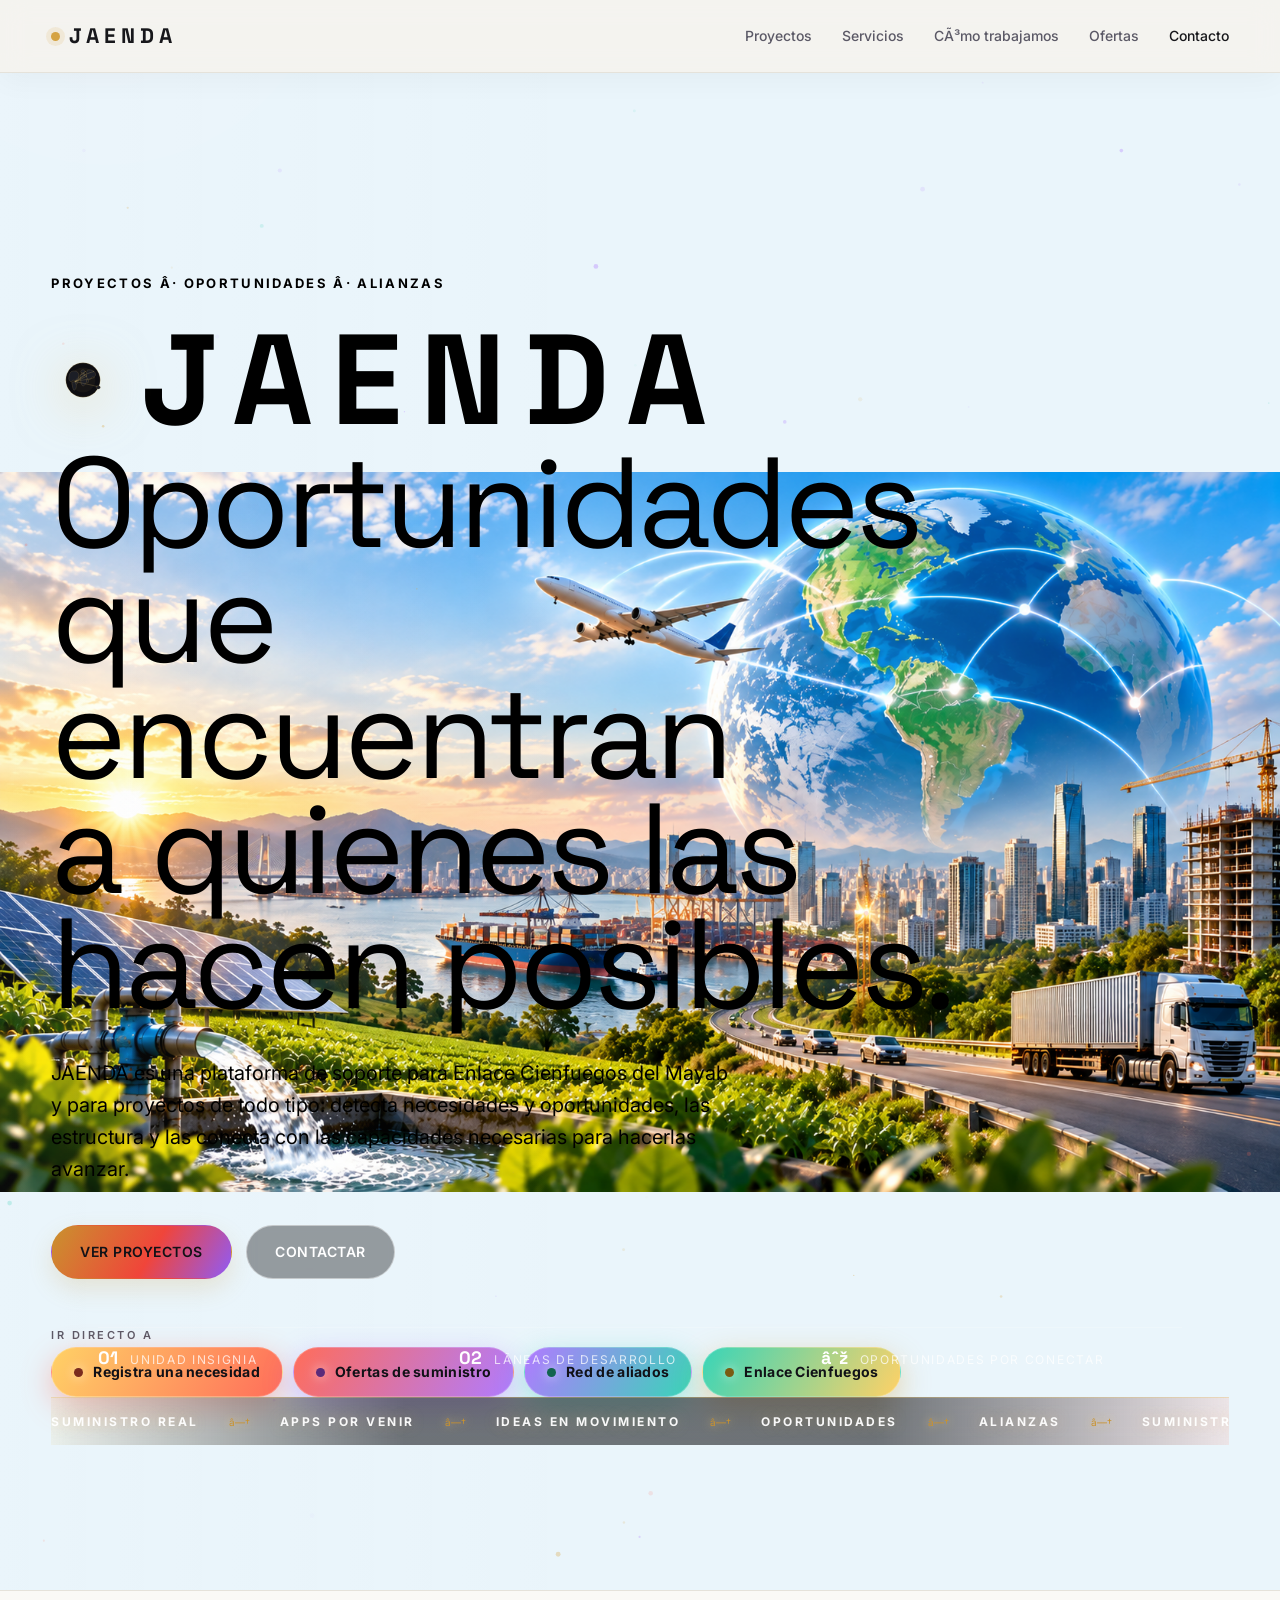
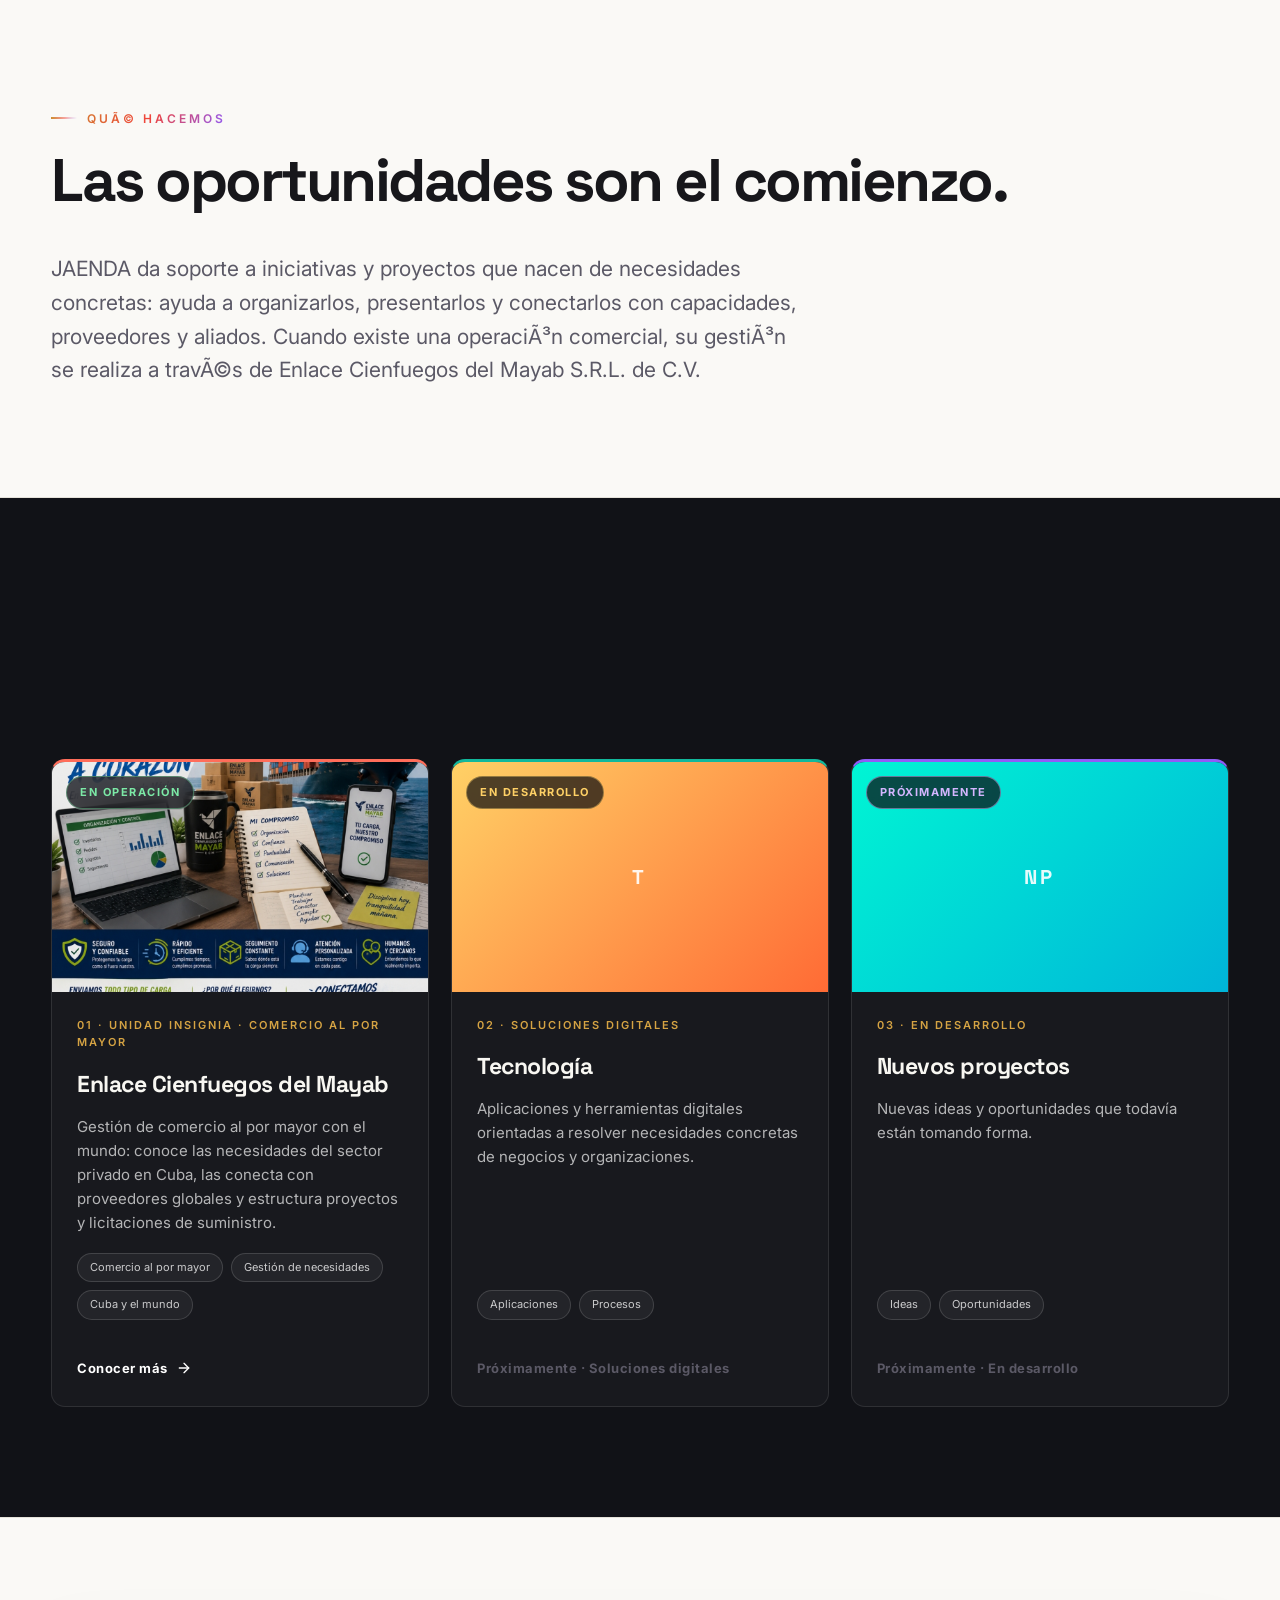
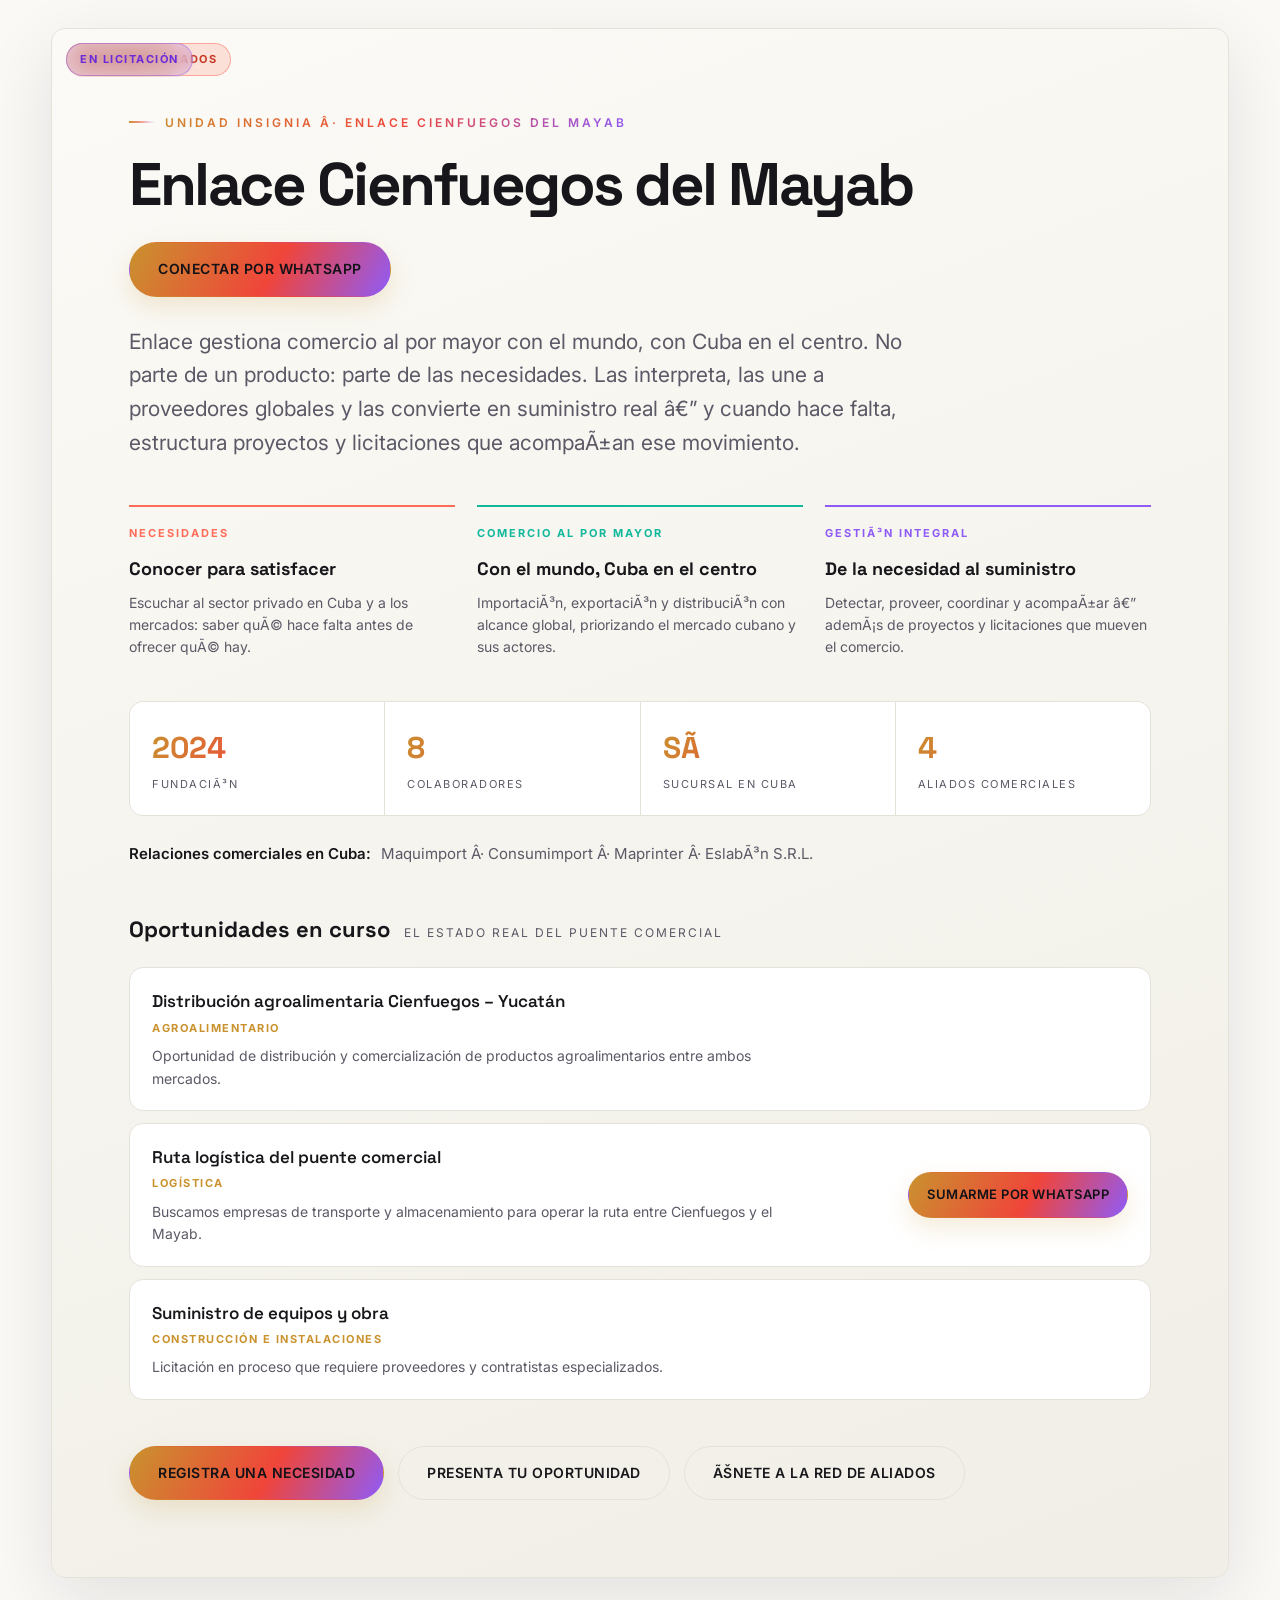
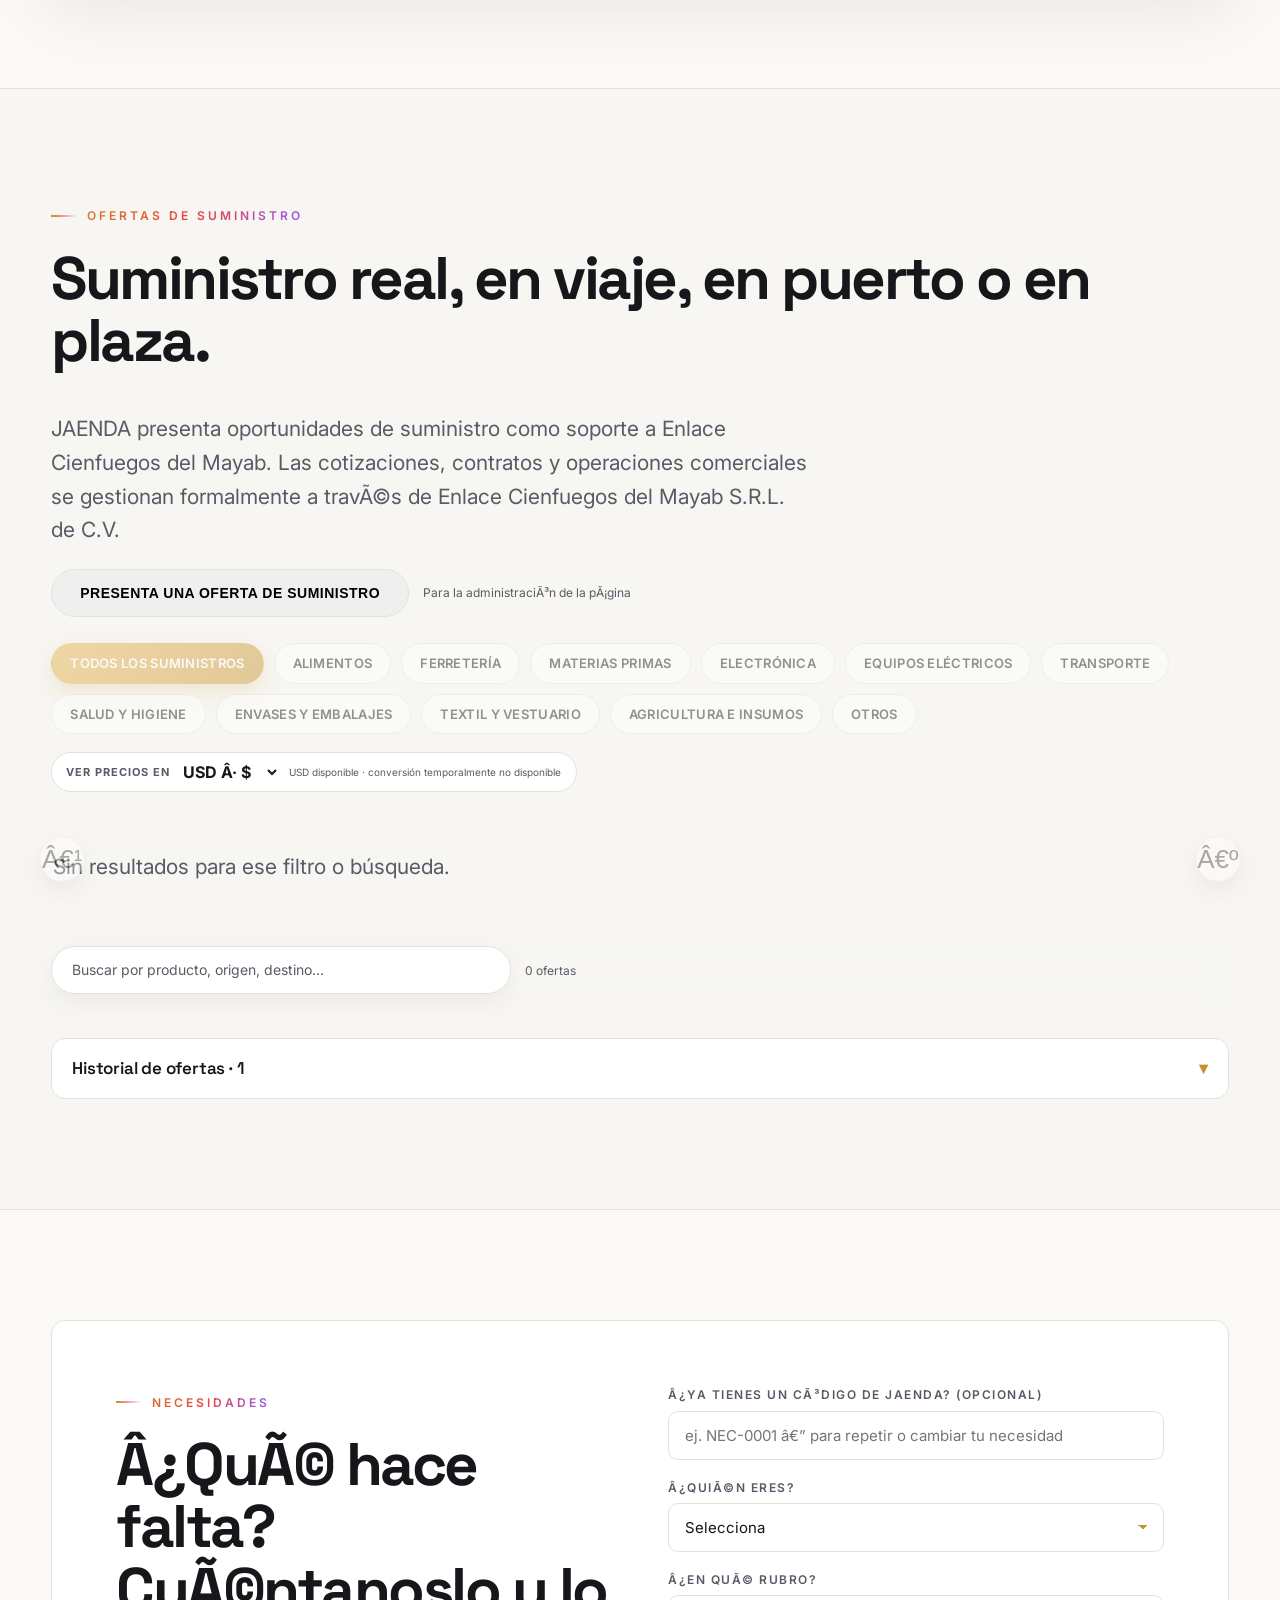
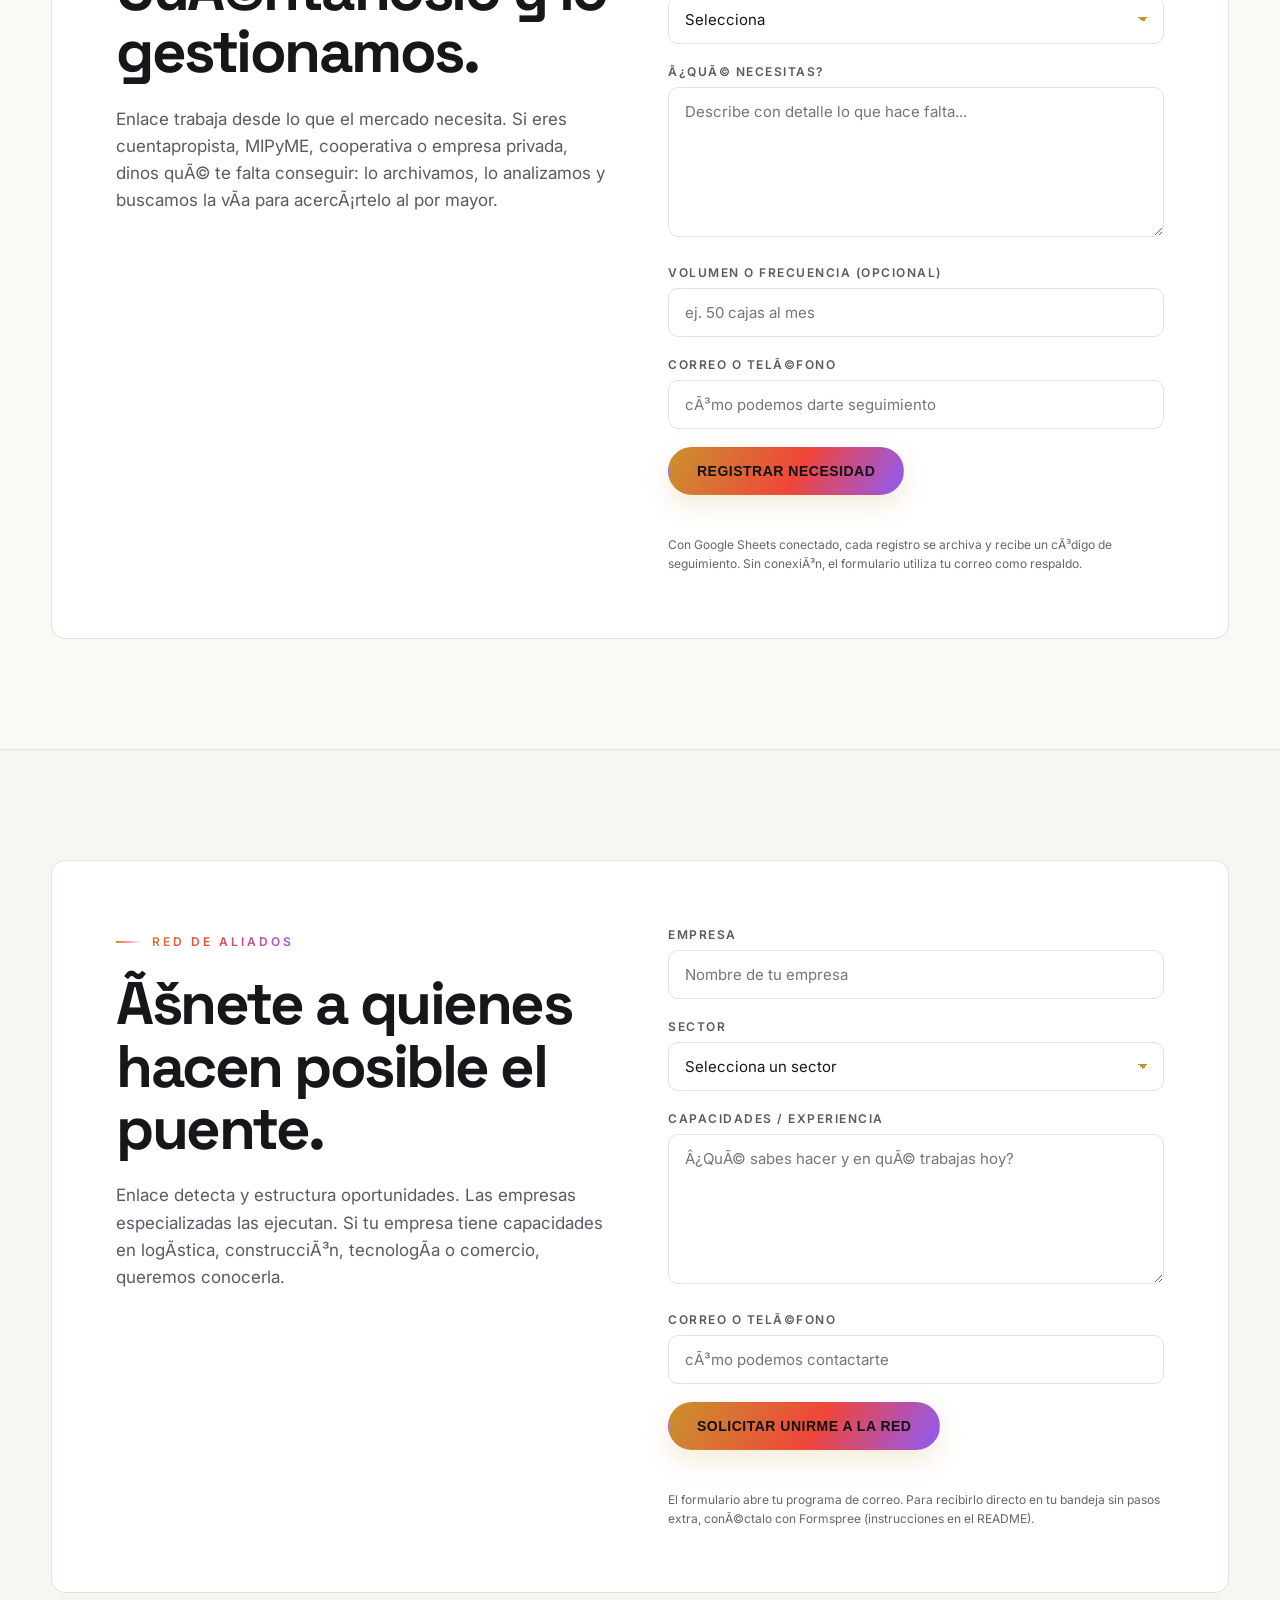
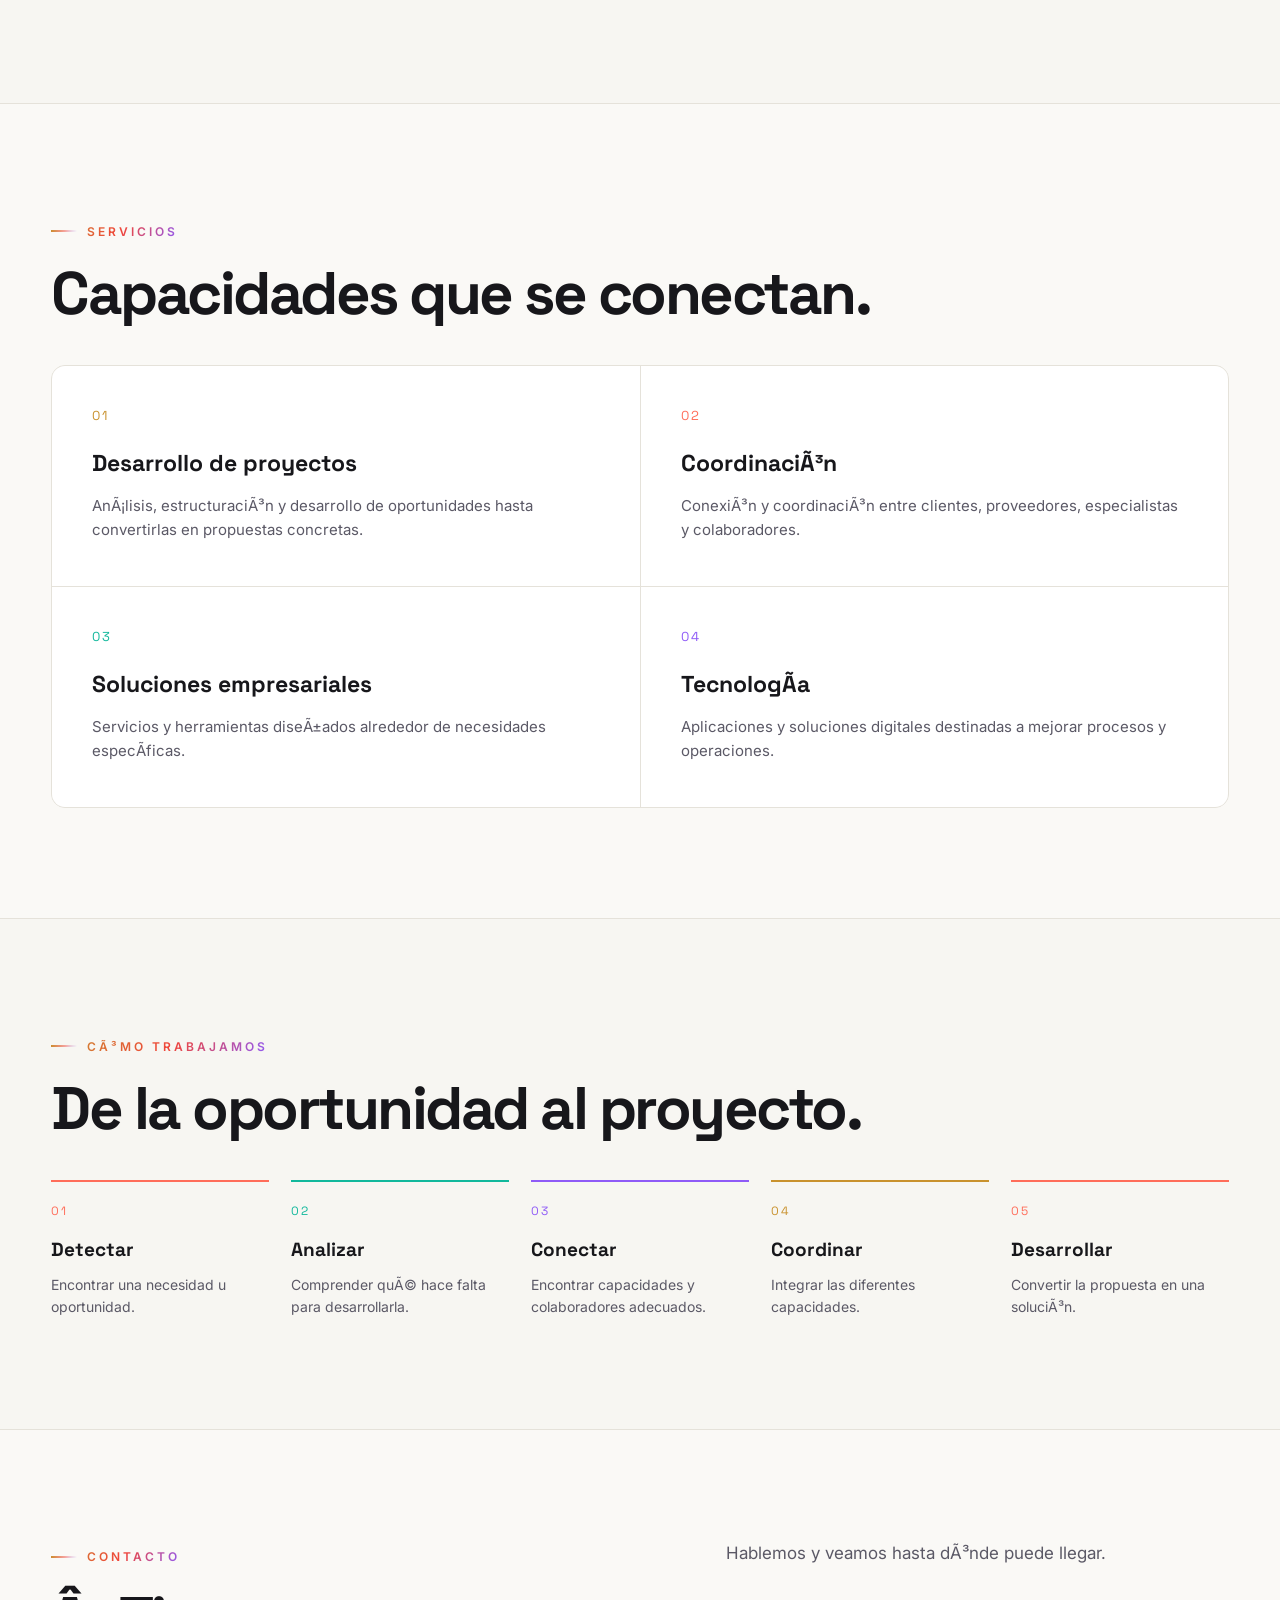
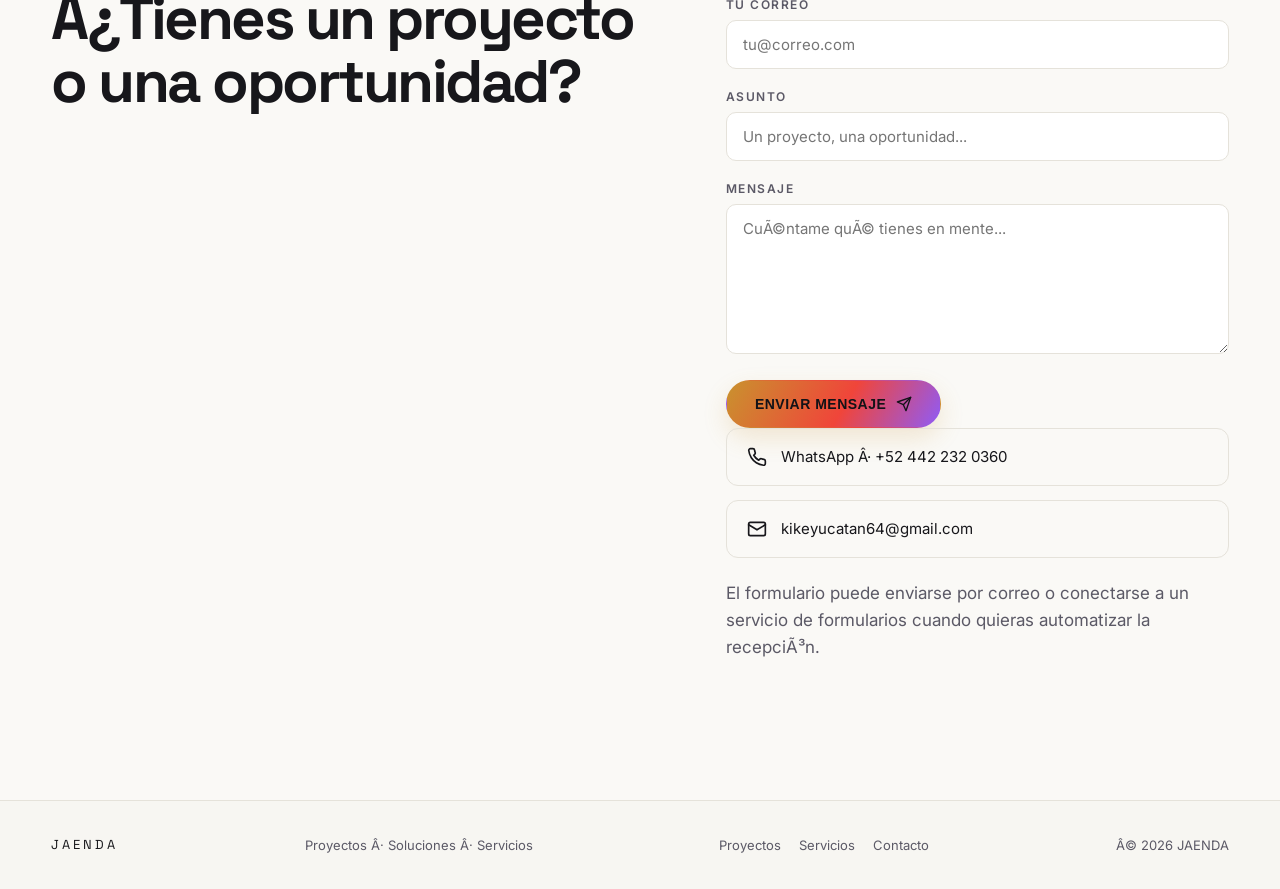
==== index.html @ 1b5cbcad "v3_16 + scroll panel + proteccion 5 toques (v=317)" ====
﻿<!DOCTYPE html>
<html lang="es">
<head>
  <meta charset="UTF-8">
  <meta name="viewport" content="width=device-width, initial-scale=1.0">

  <title>JAENDA â€” Proyectos, Soluciones y Servicios</title>

  <meta name="description"
        content="JAENDA. Ideas que encuentran su camino. Proyectos, soluciones y servicios que conectan oportunidades.">
  <meta name="theme-color" content="#f4f3ef">

  <meta property="og:type" content="website">
  <meta property="og:title" content="JAENDA â€” Ideas que encuentran su camino">
  <meta property="og:description"
        content="Proyectos, soluciones y servicios que nacen de oportunidades concretas.">
  <meta property="og:site_name" content="JAENDA">

  <link rel="icon" href="data:image/svg+xml,%3Csvg xmlns='http://www.w3.org/2000/svg' viewBox='0 0 32 32'%3E%3Crect width='32' height='32' rx='7' fill='%230a0a0a'/%3E%3Ctext x='16' y='23' font-family='Arial Black' font-size='19' font-weight='900' fill='%23d9a441' text-anchor='middle'%3EJ%3C/text%3E%3C/svg%3E">

  <link rel="preconnect" href="https://fonts.googleapis.com">
  <link rel="preconnect" href="https://fonts.gstatic.com" crossorigin>
  <link href="https://fonts.googleapis.com/css2?family=Inter:wght@400;500;600&family=Space+Grotesk:wght@400;600;700&display=swap" rel="stylesheet">

<link rel="stylesheet" href="style.css?v=317">
    <link rel="icon" type="image/svg+xml" href="logo.svg">
</head>

<body>
  <a class="skip-link" href="#contenido">Saltar al contenido</a>
  <div class="scroll-progress" id="scroll-progress" aria-hidden="true"></div>

  <header>
    <div class="container">
      <nav>
        <a class="logo" href="#top" aria-label="JAENDA, inicio">JAENDA</a>

        <button id="burger" class="burger" aria-label="Abrir menÃº" aria-expanded="false">
          <span></span><span></span><span></span>
        </button>

        <div class="menu" id="menu">
          <a href="#proyectos">Proyectos</a>
          <a href="#servicios">Servicios</a>
          <a href="#metodo">CÃ³mo trabajamos</a>
          <a href="#ofertas">Ofertas</a>
          <a href="#contacto">Contacto</a>
        </div>
      </nav>
    </div>
  </header>

  <main id="contenido">

    <div id="top" aria-hidden="true"></div>

    <!-- ============ PORTADA ============ -->

<section class="hero">
      <div class="hero-foto" id="hero-foto" aria-hidden="true"></div>
      <canvas id="hero-canvas" aria-hidden="true"></canvas>
      <div class="aurora aurora-a" aria-hidden="true"></div>
      <div class="aurora aurora-b" aria-hidden="true"></div>
      <div class="aurora aurora-c" aria-hidden="true"></div>
      <div class="hero-inner">
        <div class="wv" id="wv" aria-hidden="true"></div>
        <div class="container">
        <div class="reveal in">
          <div class="eyebrow">Proyectos Â· Oportunidades Â· Alianzas</div>

<h1 id="hero-title" class="hero-title-fx">
            <span class="jlogo"><img src="logo.svg" alt="Logo JAENDA â€” mapa del mundo con rutas"></span>
            <span class="jnombre">JAENDA</span>
            <span class="thin">Oportunidades que <em class="accent" style="font-style:normal">encuentran a quienes las hacen posibles</em>.</span>
          </h1>

          <p class="hero-text">
            JAENDA es una plataforma de soporte para Enlace Cienfuegos del Mayab y para proyectos de todo tipo: detecta necesidades y oportunidades, las estructura y las conecta con las capacidades necesarias para hacerlas avanzar.
          </p>

          <div class="buttons">
            <a class="btn gold" href="#proyectos">Ver proyectos</a>
            <a class="btn ghost" href="#contacto">Contactar</a>
          </div>

          <div class="quick">
            <span class="quick-label">Ir directo a</span>
            <div class="quick-links">
              <a class="qn" href="#necesidades"><i class="qi qi-a"></i>Registra una necesidad</a>
              <a class="qo" href="#ofertas"><i class="qi qi-b"></i>Ofertas de suministro</a>
              <a class="qr" href="#aliados"><i class="qi qi-d"></i>Red de aliados</a>
              <a class="qe" href="#enlace"><i class="qi qi-c"></i>Enlace Cienfuegos</a>
</div>
        </div>
      </div>
      <div class="hero-stats" aria-label="Resumen de JAENDA">
        <div><strong>01</strong><span>unidad insignia</span></div>
        <div><strong>02</strong><span>lÃ­neas de desarrollo</span></div>
        <div><strong>âˆž</strong><span>oportunidades por conectar</span></div>
      </div>
      <div class="cinta" aria-hidden="true">
        <div class="cinta-track">
          <span>Suministro real</span><i>â—†</i><span>Apps por venir</span><i>â—†</i><span>Ideas en movimiento</span><i>â—†</i><span>Oportunidades</span><i>â—†</i><span>Alianzas</span><i>â—†</i>
          <span>Suministro real</span><i>â—†</i><span>Apps por venir</span><i>â—†</i><span>Ideas en movimiento</span><i>â—†</i><span>Oportunidades</span><i>â—†</i><span>Alianzas</span><i>â—†</i>
        </div>
      </div>
    </section>

    <!-- ============ PRESENTACIÃ“N ============ -->

    <section id="quehacemos">
      <div class="container">
        <div class="reveal">
          <div class="section-tag">QuÃ© hacemos</div>
          <h2>Las oportunidades son el comienzo.</h2>
          <p class="lead">
            JAENDA da soporte a iniciativas y proyectos que nacen de necesidades concretas: ayuda a organizarlos, presentarlos y conectarlos con capacidades, proveedores y aliados. Cuando existe una operaciÃ³n comercial, su gestiÃ³n se realiza a travÃ©s de Enlace Cienfuegos del Mayab S.R.L. de C.V.
          </p>
        </div>
      </div>
    </section>

    <!-- ============ PROYECTOS ============ -->

    <section id="proyectos">
      <div class="container">
        <div class="reveal">
          <div class="section-tag">Proyectos</div>
          <h2>Ideas en movimiento.</h2>
        </div>

        <div class="projects" id="proyectos-grid">
          <!-- Generado automÃ¡ticamente desde proyectos.json -->
        </div>

        <noscript>
          <p class="lead" style="margin-top:30px">
            Activa JavaScript para ver los proyectos. Por ahora puedes revisarlos en
            el archivo <code>proyectos.json</code>.
          </p>
        </noscript>
      </div>
    </section>

    <!-- ============ IDEARIO ============ -->

    <section id="enlace">
      <div class="container">
        <div class="flagship reveal">
          <div class="section-tag">Unidad insignia Â· Enlace Cienfuegos del Mayab</div>

          <div class="flagship-head">
            <h2>Enlace Cienfuegos del Mayab</h2>
            <a class="btn gold" href="https://wa.me/524422320360" target="_blank" rel="noopener">Conectar por WhatsApp</a>
          </div>

          <p class="mission">
            Enlace gestiona comercio al por mayor con el mundo, con Cuba
            en el centro. No parte de un producto: parte de las necesidades.
            Las interpreta, las une a proveedores globales y las convierte
            en suministro real â€” y cuando hace falta, estructura proyectos
            y licitaciones que acompaÃ±an ese movimiento.
          </p>

          <div class="pillars">
            <div class="pillar">
              <div class="k">Necesidades</div>
              <h4>Conocer para satisfacer</h4>
              <p>Escuchar al sector privado en Cuba y a los mercados: saber quÃ© hace falta antes de ofrecer quÃ© hay.</p>
            </div>
            <div class="pillar">
              <div class="k">Comercio al por mayor</div>
              <h4>Con el mundo, Cuba en el centro</h4>
              <p>ImportaciÃ³n, exportaciÃ³n y distribuciÃ³n con alcance global, priorizando el mercado cubano y sus actores.</p>
            </div>
            <div class="pillar">
              <div class="k">GestiÃ³n integral</div>
              <h4>De la necesidad al suministro</h4>
              <p>Detectar, proveer, coordinar y acompaÃ±ar â€” ademÃ¡s de proyectos y licitaciones que mueven el comercio.</p>
            </div>
          </div>

          <div class="ficha">
            <div class="stat"><span class="s-num">2024</span><span class="s-k">FundaciÃ³n</span></div>
            <div class="stat"><span class="s-num">8</span><span class="s-k">Colaboradores</span></div>
            <div class="stat"><span class="s-num">SÃ­</span><span class="s-k">Sucursal en Cuba</span></div>
            <div class="stat"><span class="s-num">4</span><span class="s-k">Aliados comerciales</span></div>
          </div>

          <div class="rels">
            <span class="rels-k">Relaciones comerciales en Cuba:</span>
            Maquimport Â· Consumimport Â· Maprinter Â· EslabÃ³n S.R.L.
          </div>

          <div class="opps-head">
            <h3>Oportunidades en curso</h3>
            <span class="opps-sub">El estado real del puente comercial</span>
          </div>
          <div class="opps" id="oportunidades">
            <!-- Generado desde proyectos.json -->
          </div>

          <div class="flagship-cta">
            <a class="btn gold" href="#necesidades">Registra una necesidad</a>
            <a class="btn ghost" href="mailto:kikeyucatan64@gmail.com">Presenta tu oportunidad</a>
            <a class="btn ghost" href="#aliados">Ãšnete a la red de aliados</a>
          </div>
        </div>
      </div>
    </section>

    <!-- ============ OFERTAS DE SUMINISTRO ============ -->

    <section id="ofertas">
      <div class="container">
        <div class="reveal">
          <div class="section-tag">Ofertas de suministro</div>
          <h2>Suministro real, en viaje, en puerto o en plaza.</h2>
          <p class="lead">
            JAENDA presenta oportunidades de suministro como soporte a Enlace Cienfuegos del Mayab. Las cotizaciones, contratos y operaciones comerciales se gestionan formalmente a travÃ©s de Enlace Cienfuegos del Mayab S.R.L. de C.V.
          </p>
          <div class="gestion-cta">
            <button id="btn-gestion" type="button" class="btn ghost">
              Presenta una oferta de suministro
            </button>
            <span class="gestion-cta-note">Para la administraciÃ³n de la pÃ¡gina</span>
          </div>
        </div>

        <div class="ofertas-toolbar">
          <div class="oferta-categorias" id="oferta-categorias"></div>
          <div class="moneda-control">
            <label for="moneda-selector">Ver precios en</label>
            <select id="moneda-selector" aria-label="Seleccionar moneda">
              <option value="USD">USD Â· $</option>
              <option value="EUR">EUR Â· â‚¬</option>
              <option value="MXN">MXN Â· $</option>
            </select>
            <span id="moneda-estado" class="moneda-estado">Base: USD</span>
          </div>
        </div>

        <div class="vitrina">
          <button type="button" class="vitrina-nav vitrina-prev" id="vitrina-prev" aria-label="Anterior">â€¹</button>
          <div class="vitrina-pista" id="vitrina-pista"></div>
          <button type="button" class="vitrina-nav vitrina-next" id="vitrina-next" aria-label="Siguiente">â€º</button>
          <div class="vitrina-pagina" id="vitrina-pagina"></div>
        </div>

        <div class="oferta-busca">
          <input type="search" id="oferta-busqueda" placeholder="Buscar por producto, origen, destino..." autocomplete="off">
          <span class="oferta-conteo" id="oferta-conteo"></span>
        </div>

        <div class="ofertas" id="ofertas-grid">
          <!-- Generado desde proyectos.json -->
        </div>

        <div class="ofertas-historial" id="ofertas-historial" style="display:none;">
          <details>
            <summary><span id="ofertas-historial-resumen">Historial de ofertas</span></summary>
            <div class="ofertas pasadas" id="ofertas-historial-list">
              <!-- Ofertas caducadas, archivadas -->
            </div>
          </details>
        </div>
      </div>
    </section>

    <!-- ============ NECESIDADES ============ -->

    <section id="necesidades">
      <div class="container">
        <div class="aliados reveal">
          <div class="aliados-copy">
            <div class="section-tag">Necesidades</div>
            <h2>Â¿QuÃ© hace falta? CuÃ©ntanoslo y lo gestionamos.</h2>
            <p>
              Enlace trabaja desde lo que el mercado necesita. Si eres
              cuentapropista, MIPyME, cooperativa o empresa privada,
              dinos quÃ© te falta conseguir: lo archivamos, lo analizamos
              y buscamos la vÃ­a para acercÃ¡rtelo al por mayor.
            </p>
            <div class="aliados-sectores">
              <span class="tag">Insumos y materias primas</span>
              <span class="tag">Alimentos y bebidas</span>
              <span class="tag">Equipos y herramientas</span>
              <span class="tag">Repuestos y accesorios</span>
              <span class="tag">Otros</span>
            </div>
          </div>

          <form id="necesidades-form" class="contact-form aliados-form" data-email="kikeyucatan64@gmail.com">
            <div>
              <label for="n-codigo">Â¿Ya tienes un cÃ³digo de JAENDA? (opcional)</label>
              <input type="text" id="n-codigo" name="codigoAnterior" placeholder="ej. NEC-0001 â€” para repetir o cambiar tu necesidad" autocomplete="off">
            </div>
            <div id="n-modo-wrap" style="display:none;">
              <label for="n-modo">Al enviar con tu cÃ³digo, quieroâ€¦</label>
              <select id="n-modo" name="modo">
                <option value="repetir">MÃ¡s de lo mismo (sumar cantidad)</option>
                <option value="nueva">Otra necesidad (misma persona, nuevo registro)</option>
              </select>
            </div>
            <div>
              <label for="n-quien">Â¿QuiÃ©n eres?</label>
              <select id="n-quien" name="quien" required>
                <option value="">Selecciona</option>
                <option>Cuentapropista</option>
                <option>MIPyME</option>
                <option>Cooperativa</option>
                <option>Empresa privada</option>
                <option>Particular</option>
              </select>
            </div>
            <div>
              <label for="n-sector">Â¿En quÃ© rubro?</label>
              <select id="n-sector" name="sector" required>
                <option value="">Selecciona</option>
                <option>Agroalimentario</option>
                <option>GastronomÃ­a y servicios</option>
                <option>Comercio y distribuciÃ³n</option>
                <option>Industria y manufactura</option>
                <option>LogÃ­stica y transporte</option>
                <option>ConstrucciÃ³n e instalaciones</option>
                <option>TecnologÃ­a</option>
                <option>Otro</option>
              </select>
            </div>
            <div>
              <label for="n-descripcion">Â¿QuÃ© necesitas?</label>
              <textarea id="n-descripcion" name="descripcion" placeholder="Describe con detalle lo que hace falta..." required></textarea>
            </div>
            <div>
              <label for="n-cantidad">Volumen o frecuencia (opcional)</label>
              <input type="text" id="n-cantidad" name="cantidad" placeholder="ej. 50 cajas al mes">
            </div>
            <div>
              <label for="n-contacto">Correo o telÃ©fono</label>
              <input type="text" id="n-contacto" name="contacto" placeholder="cÃ³mo podemos darte seguimiento" required>
            </div>
            <div>
              <button type="submit" class="btn gold">Registrar necesidad</button>
            </div>
            <div id="n-resultado" class="needs-result" role="status" aria-live="polite"></div>
            <p class="note">Con Google Sheets conectado, cada registro se archiva y recibe un cÃ³digo de seguimiento. Sin conexiÃ³n, el formulario utiliza tu correo como respaldo.</p>
          </form>
        </div>
      </div>
    </section>

    <!-- ============ RED DE ALIADOS ============ -->

    <section id="aliados">
      <div class="container">
        <div class="aliados reveal">
          <div class="aliados-copy">
            <div class="section-tag">Red de aliados</div>
            <h2>Ãšnete a quienes hacen posible el puente.</h2>
            <p>
              Enlace detecta y estructura oportunidades. Las empresas
              especializadas las ejecutan. Si tu empresa tiene capacidades
              en logÃ­stica, construcciÃ³n, tecnologÃ­a o comercio, queremos
              conocerla.
            </p>
            <div class="aliados-sectores">
              <span class="tag">LogÃ­stica</span>
              <span class="tag">ConstrucciÃ³n</span>
              <span class="tag">TecnologÃ­a</span>
              <span class="tag">Agroalimentario</span>
              <span class="tag">ComercializaciÃ³n</span>
            </div>
          </div>

          <form id="aliados-form" class="contact-form aliados-form" data-email="kikeyucatan64@gmail.com">
            <div>
              <label for="a-empresa">Empresa</label>
              <input type="text" id="a-empresa" name="empresa" placeholder="Nombre de tu empresa" required>
            </div>
            <div>
              <label for="a-sector">Sector</label>
              <select id="a-sector" name="sector" required>
                <option value="">Selecciona un sector</option>
                <option>LogÃ­stica y transporte</option>
                <option>ConstrucciÃ³n e instalaciones</option>
                <option>TecnologÃ­a y aplicaciones</option>
                <option>Agroalimentario</option>
                <option>ComercializaciÃ³n y distribuciÃ³n</option>
                <option>Otro</option>
              </select>
            </div>
            <div>
              <label for="a-capacidades">Capacidades / experiencia</label>
              <textarea id="a-capacidades" name="capacidades" placeholder="Â¿QuÃ© sabes hacer y en quÃ© trabajas hoy?" required></textarea>
            </div>
            <div>
              <label for="a-contacto">Correo o telÃ©fono</label>
              <input type="text" id="a-contacto" name="contacto" placeholder="cÃ³mo podemos contactarte" required>
            </div>
            <div>
              <button type="submit" class="btn gold">
                Solicitar unirme a la red
              </button>
            </div>
            <p class="note">El formulario abre tu programa de correo. Para recibirlo directo en tu bandeja sin pasos extra, conÃ©ctalo con Formspree (instrucciones en el README).</p>
          </form>
        </div>
      </div>
    </section>

    <!-- ============ SERVICIOS ============ -->

    <section id="servicios">
      <div class="container">
        <div class="reveal">
          <div class="section-tag">Servicios</div>
          <h2>Capacidades que se conectan.</h2>
        </div>

        <div class="services">
          <div class="service reveal">
            <div class="service-num">01</div>
            <h3>Desarrollo de proyectos</h3>
            <p>AnÃ¡lisis, estructuraciÃ³n y desarrollo de oportunidades hasta convertirlas en propuestas concretas.</p>
          </div>
          <div class="service reveal">
            <div class="service-num">02</div>
            <h3>CoordinaciÃ³n</h3>
            <p>ConexiÃ³n y coordinaciÃ³n entre clientes, proveedores, especialistas y colaboradores.</p>
          </div>
          <div class="service reveal">
            <div class="service-num">03</div>
            <h3>Soluciones empresariales</h3>
            <p>Servicios y herramientas diseÃ±ados alrededor de necesidades especÃ­ficas.</p>
          </div>
          <div class="service reveal">
            <div class="service-num">04</div>
            <h3>TecnologÃ­a</h3>
            <p>Aplicaciones y soluciones digitales destinadas a mejorar procesos y operaciones.</p>
          </div>
        </div>
      </div>
    </section>

    <!-- ============ MÃ‰TODO ============ -->

    <section id="metodo">
      <div class="container">
        <div class="reveal">
          <div class="section-tag">CÃ³mo trabajamos</div>
          <h2>De la oportunidad al proyecto.</h2>
        </div>

        <div class="steps">
          <div class="step reveal"><div class="n">01</div><h3>Detectar</h3><p>Encontrar una necesidad u oportunidad.</p></div>
          <div class="step reveal"><div class="n">02</div><h3>Analizar</h3><p>Comprender quÃ© hace falta para desarrollarla.</p></div>
          <div class="step reveal"><div class="n">03</div><h3>Conectar</h3><p>Encontrar capacidades y colaboradores adecuados.</p></div>
          <div class="step reveal"><div class="n">04</div><h3>Coordinar</h3><p>Integrar las diferentes capacidades.</p></div>
          <div class="step reveal"><div class="n">05</div><h3>Desarrollar</h3><p>Convertir la propuesta en una soluciÃ³n.</p></div>
        </div>
      </div>
    </section>

    <!-- ============ CONTACTO ============ -->

    <section id="contacto">
      <div class="container">
        <div class="contact-grid">
          <div class="reveal">
            <div class="section-tag">Contacto</div>
            <h2>Â¿Tienes un proyecto o una oportunidad?</h2>
          </div>

          <div class="contact-aside reveal">
            <p>Hablemos y veamos hasta dÃ³nde puede llegar.</p>

            <form id="contact-form" class="contact-form" data-email="kikeyucatan64@gmail.com">
              <div>
                <label for="email">Tu correo</label>
                <input type="email" id="email" name="email" placeholder="tu@correo.com" required>
              </div>
              <div>
                <label for="asunto">Asunto</label>
                <input type="text" id="asunto" name="asunto" placeholder="Un proyecto, una oportunidad..." required>
              </div>
              <div>
                <label for="mensaje">Mensaje</label>
                <textarea id="mensaje" name="mensaje" placeholder="CuÃ©ntame quÃ© tienes en mente..." required></textarea>
              </div>
              <div>
                <button type="submit" class="btn gold">
                  Enviar mensaje
                  <svg width="16" height="16" viewBox="0 0 24 24" fill="none" stroke="currentColor" stroke-width="2" stroke-linecap="round" stroke-linejoin="round" aria-hidden="true">
                    <path d="m22 2-7 20-4-9-9-4Z"/><path d="M22 2 11 13"/>
                  </svg>
                </button>
              </div>
            </form>

            <div class="contact-channels">
              <a class="channel" href="https://wa.me/524422320360" target="_blank" rel="noopener">
                <svg viewBox="0 0 24 24" fill="none" stroke="currentColor" stroke-width="2" stroke-linecap="round" stroke-linejoin="round" aria-hidden="true">
                  <path d="M22 16.92v3a2 2 0 0 1-2.18 2 19.79 19.79 0 0 1-8.63-3.07 19.5 19.5 0 0 1-6-6 19.79 19.79 0 0 1-3.07-8.67A2 2 0 0 1 4.11 2h3a2 2 0 0 1 2 1.72 12.84 12.84 0 0 0 .7 2.81 2 2 0 0 1-.45 2.11L8.09 9.91a16 16 0 0 0 6 6l1.27-1.27a2 2 0 0 1 2.11-.45 12.84 12.84 0 0 0 2.81.7A2 2 0 0 1 22 16.92z"/>
                </svg>
                WhatsApp Â· +52 442 232 0360
              </a>

              <a class="channel" href="mailto:kikeyucatan64@gmail.com">
                <svg viewBox="0 0 24 24" fill="none" stroke="currentColor" stroke-width="2" stroke-linecap="round" stroke-linejoin="round" aria-hidden="true">
                  <rect x="2" y="4" width="20" height="16" rx="2"/>
                  <path d="m22 7-10 6L2 7"/>
                </svg>
                kikeyucatan64@gmail.com
              </a>
            </div>

            <p class="note">El formulario puede enviarse por correo o conectarse a un servicio de formularios cuando quieras automatizar la recepciÃ³n.</p>
          </div>
        </div>
      </div>
    </section>

  </main>

  <footer>
    <div class="container">
      <div class="footer-content">
        <div class="wordmark">JAENDA</div>
        <div>Proyectos Â· Soluciones Â· Servicios</div>
        <div class="footer-links"><a href="#proyectos">Proyectos</a><a href="#servicios">Servicios</a><a href="#contacto">Contacto</a></div>
        <div>Â© <span id="anio">2026</span> JAENDA</div>
      </div>
    </div>
  </footer>

  <button class="back-top" id="back-top" type="button" aria-label="Volver arriba">â†‘</button>

  <!-- ============ DETALLE DE OFERTA ============ -->

  <div class="detalle-panel" id="oferta-detalle">
    <div class="detalle-modal" role="dialog" aria-modal="true" aria-label="Detalle de la oferta">
      <button id="oferta-detalle-cerrar" class="detalle-cerrar" aria-label="Cerrar">Ã—</button>
      <div id="oferta-detalle-contenido" class="detalle-cuerpo"></div>
      <div id="oferta-detalle-acciones" class="detalle-acciones"></div>
    </div>
  </div>

  <!-- ============ PANEL DE GESTIÃ“N DE OFERTAS ============ -->

  <div class="gestion-panel" id="gestion-panel">
    <div class="gestion-modal">
      <div class="gestion-head">
        <div>
          <div class="section-tag">Panel privado</div>
          <h3 id="gestion-titulo">Administrar fichas</h3>
        </div>
        <button id="gestion-cerrar" class="gestion-cerrar" aria-label="Cerrar">Ã—</button>
      </div>

      <div id="gestion-espera" class="needs-result err" style="display:none;"></div>

      <div class="admin-toolbar">
        <button type="button" id="gestion-nueva" class="btn gold">+ Nueva ficha</button>
        <button type="button" id="gestion-ver-fichas" class="btn ghost">MIS FICHAS</button>
      </div>
      <div id="gestion-lista" class="gestion-lista" style="display:none;"></div>

      <form id="gestion-form" class="contact-form">
        <input type="hidden" id="g-modo" value="crear">
        <input type="hidden" id="g-id" name="id" value="">
        <input type="hidden" id="g-titulo-original" name="tituloOriginal" value="">
        <div>
          <label for="g-clave">Clave de gestiÃ³n</label>
          <input type="password" id="g-clave" name="clave" placeholder="La de la hoja Config (celda B3)" required>
        </div>
        <div>
          <label for="g-titulo">Producto</label>
          <input type="text" id="g-titulo" name="titulo" placeholder="ej. Paneles solares fotovoltaicos" required>
        </div>
        <div>
          <label for="g-descripcion">DescripciÃ³n</label>
          <textarea id="g-descripcion" name="descripcion" placeholder="QuÃ© es, para quiÃ©n, de quÃ© se trata..." required></textarea>
        </div>
        <div class="gestion-fila">
          <div>
            <label for="g-cantidad">Cantidad / lote</label>
            <input type="text" id="g-cantidad" name="cantidad" placeholder="ej. 500 unidades">
          </div>
          <div>
            <label for="g-precio">Precio base (USD)</label>
            <input type="number" id="g-precio" name="precioUSD" min="0" step="0.01" inputmode="decimal" placeholder="ej. 12.50" required>
          </div>
        </div>
        <div class="gestion-fila">
          <div>
            <label for="g-unidad">Unidad del precio</label>
            <select id="g-unidad" name="unidadPrecio" required>
              <option value="unidad">unidad</option>
              <option value="kg">kg</option>
              <option value="tonelada">tonelada</option>
              <option value="litro">litro</option>
              <option value="caja">caja</option>
              <option value="saco">saco</option>
              <option value="paquete">paquete</option>
              <option value="lote">lote</option>
              <option value="metro">metro</option>
              <option value="mÂ²">mÂ²</option>
              <option value="mÂ³">mÂ³</option>
            </select>
          </div>
          <div>
            <label for="g-moneda-base">Moneda registrada</label>
            <input type="text" id="g-moneda-base" value="USD Â· dÃ³lar estadounidense" disabled>
          </div>
        </div>
        <div class="gestion-fila">
          <div>
            <label for="g-origen">Origen</label>
            <input type="text" id="g-origen" name="origen" placeholder="ej. China">
          </div>
          <div>
            <label for="g-destino">Destino</label>
            <input type="text" id="g-destino" name="destino" placeholder="ej. Cuba">
          </div>
        </div>
        <div class="gestion-fila">
          <div>
            <label for="g-eta">Llegada (texto)</label>
            <input type="text" id="g-eta" name="eta" placeholder="ej. Llegada estimada: 12 dÃ­as">
          </div>
          <div>
            <label for="g-vigencia">Vigencia hasta</label>
            <input type="date" id="g-vigencia" name="vigenciaHasta">
          </div>
        </div>
        <div class="gestion-fila">
          <div>
            <label for="g-departamento">Departamento</label>
            <select id="g-departamento" name="departamento">
              <option value="ALIMENTOS">ALIMENTOS</option>
              <option value="FERRETERÃA">FERRETERÃA</option>
              <option value="MATERIAS PRIMAS">MATERIAS PRIMAS</option>
              <option value="ELECTRÃ“NICA">ELECTRÃ“NICA</option>
              <option value="EQUIPOS ELÃ‰CTRICOS">EQUIPOS ELÃ‰CTRICOS</option>
              <option value="TRANSPORTE">TRANSPORTE</option>
              <option value="SALUD Y HIGIENE">SALUD Y HIGIENE</option>
              <option value="ENVASES Y EMBALAJES">ENVASES Y EMBALAJES</option>
              <option value="TEXTIL Y VESTUARIO">TEXTIL Y VESTUARIO</option>
              <option value="AGRICULTURA E INSUMOS">AGRICULTURA E INSUMOS</option>
              <option value="OTROS">OTROS</option>
            </select>
          </div>
          <div>
            <label for="g-estado">Estado</label>
            <select id="g-estado" name="estado">
              <option value="en-transito">En trÃ¡nsito</option>
              <option value="en-bodega">Disponible</option>
              <option value="en-demanda">En demanda</option>
              <option value="agotado">Agotado</option>
            </select>
          </div>
        </div>
        <div>
          <label for="g-tags">Etiquetas (separadas por coma)</label>
          <input type="text" id="g-tags" name="tags" placeholder="ej. EnergÃ­a, Embarque real">
        </div>
        <div class="gestion-acciones">
          <button type="submit" id="gestion-guardar" class="btn gold">GUARDAR OFERTA</button>
          <button type="button" id="gestion-cancelar-edicion" class="btn ghost" style="display:none;">CANCELAR EDICIÃ“N</button>
          <button type="button" id="gestion-recargar" class="btn ghost">RECARGAR OFERTAS</button>
        </div>
        <input type="hidden" id="g-imagen" name="imagen" value="">
</form>

      <p class="note">
        La pÃ¡gina pÃºblica muestra lo que hay en la fuente de ofertas. Al guardar, la oferta aparece automÃ¡ticamente en el sitio.
      </p>
    </div>
  </div>

  <script src="script.js?v=317" defer></script>
</body>
</html>
---- style.css ----
/* ============================================================
   JAENDA — Hoja de estilos
   ============================================================ */

:root {
  --bg: #f4f3ef;
  --bg-soft: #ffffff;
  --line: #e5e2da;
  --text: #17171b;
  --text-dim: #5b5966;
  --accent: #c9922e;
  --accent-soft: rgba(217, 164, 65, 0.22);
  --coral: #ff6d5a;
  --coral-soft: rgba(255, 109, 90, 0.26);
  --teal: #12b89c;
  --teal-soft: rgba(57, 213, 184, 0.26);
  --violet: #8f5bf7;
  --violet-soft: rgba(176, 123, 255, 0.26);
  --grad: linear-gradient(120deg, #c9922e, #f0453a 55%, #8f5bf7);
  --radius: 14px;
  --font-display: "Space Grotesk", "Arial Black", sans-serif;
  --font-body: "Inter", Arial, sans-serif;
}

* {
  box-sizing: border-box;
  margin: 0;
  padding: 0;
}

html {
  scroll-behavior: smooth;
}

body {
  font-family: var(--font-body);
  background: var(--bg);
  color: var(--text);
  line-height: 1.6;
  -webkit-font-smoothing: antialiased;
  overflow-x: hidden;
}

a {
  color: inherit;
  text-decoration: none;
}

img {
  max-width: 100%;
  display: block;
}

::selection {
  background: var(--accent);
  color: #0a0a0a;
}

/* Scrollbar */
::-webkit-scrollbar { width: 10px; }
::-webkit-scrollbar-track { background: var(--bg); }
::-webkit-scrollbar-thumb { background: #c6c3bb; border-radius: 5px; }
::-webkit-scrollbar-thumb:hover { background: var(--accent); }

.container {
  width: 92%;
  max-width: 1180px;
  margin: auto;
}

/* =========================
   UTILIDADES
   ========================= */

.section-tag {
  display: inline-flex;
  align-items: center;
  gap: 10px;
  text-transform: uppercase;
  letter-spacing: 3px;
  font-size: 12px;
  font-weight: 600;
  background: var(--grad);
  -webkit-background-clip: text;
  background-clip: text;
  color: transparent;
  margin-bottom: 22px;
}

.section-tag::before {
  content: "";
  width: 26px;
  height: 2px;
  background: var(--grad);
  -webkit-mask: linear-gradient(90deg, #000, transparent);
          mask: linear-gradient(90deg, #000, transparent);
}

h2 {
  font-family: var(--font-display);
  font-size: clamp(34px, 5.4vw, 60px);
  line-height: 1.04;
  letter-spacing: -2.5px;
  margin-bottom: 40px;
}

.lead {
  font-size: clamp(17px, 2.2vw, 21px);
  color: var(--text-dim);
  max-width: 760px;
}

section {
  padding: 110px 0;
  border-top: 1px solid var(--line);
}

/* =========================
   REVELADO AL HACER SCROLL
   ========================= */

.reveal {
  opacity: 0;
  transform: translateY(26px);
  transition: opacity 0.7s ease, transform 0.7s cubic-bezier(0.22, 1, 0.36, 1);
}

.reveal.in {
  opacity: 1;
  transform: none;
}

@media (prefers-reduced-motion: reduce) {
  .reveal { opacity: 1; transform: none; transition: none; }
  html { scroll-behavior: auto; }
}

/* =========================
   NAVEGACIÓN
   ========================= */

header {
  position: sticky;
  top: 0;
  z-index: 50;
  backdrop-filter: blur(14px);
  background: rgba(244, 243, 239, 0.78);
  border-bottom: 1px solid var(--line);
}

nav {
  display: flex;
  justify-content: space-between;
  align-items: center;
  height: 72px;
}

.logo {
  font-family: var(--font-display);
  font-weight: 700;
  font-size: 21px;
  letter-spacing: 5px;
}

.menu {
  display: flex;
  gap: 30px;
}

.menu a {
  font-size: 14px;
  font-weight: 500;
  color: var(--text-dim);
  position: relative;
  padding: 6px 0;
  transition: color 0.2s ease;
}

.menu a::after {
  content: "";
  position: absolute;
  left: 0;
  bottom: 0;
  width: 0;
  height: 1px;
  background: var(--accent);
  transition: width 0.25s ease;
}

.menu a:hover { color: var(--text); }
.menu a:hover::after { width: 100%; }

/* Menú hamburguesa (móvil) */
.burger {
  display: none;
  background: none;
  border: none;
  cursor: pointer;
  width: 40px;
  height: 40px;
  position: relative;
  z-index: 60;
}

.burger span {
  display: block;
  width: 24px;
  height: 2px;
  background: var(--text);
  margin: 5px auto;
  transition: transform 0.3s ease, opacity 0.3s ease;
}

@media (max-width: 820px) {
  .burger { display: block; }

  .menu {
    position: fixed;
    inset: 0;
    flex-direction: column;
    justify-content: center;
    align-items: center;
    gap: 28px;
    background: rgba(248, 247, 243, 0.97);
    opacity: 0;
    pointer-events: none;
    transition: opacity 0.3s ease;
  }

  .menu.open { opacity: 1; pointer-events: auto; }
  .menu a { font-size: 24px; }

  .burger.open span:nth-child(1) { transform: translateY(7px) rotate(45deg); }
  .burger.open span:nth-child(2) { opacity: 0; }
  .burger.open span:nth-child(3) { transform: translateY(-7px) rotate(-45deg); }
}

/* =========================
   HERO
   ========================= */

.hero {
  min-height: 92vh;
  display: flex;
  flex-direction: column;
  justify-content: center;
  padding: 90px 0 0;
  border-top: none;
  position: relative;
  overflow: hidden;
}

.hero-foto {
  position: absolute;
  inset: 0;
  z-index: 0;
  background-size: cover;
  background-position: center;
  opacity: 0;
  transition: opacity 1.4s ease;
  pointer-events: none;
}

.hero-foto.lista {
  opacity: 1;
  background-size: cover;
  background-position: center;
  background-image:
    linear-gradient(180deg, rgba(8, 8, 12, 0.18), rgba(8, 8, 12, 0.30) 45%, rgba(8, 8, 12, 0.58)),
    var(--hero-foto-url, none);
}

.hero-foto.lista::after {
  content: "";
  position: absolute;
  inset: 0;
  background: radial-gradient(circle at 70% 20%, rgba(233, 196, 106, 0.10), transparent 55%);
}

#hero-canvas {
  position: absolute;
  inset: 0;
  width: 100%;
  height: 100%;
  z-index: 0;
  pointer-events: none;
}

/* Auroras animadas de color */
.aurora {
  position: absolute;
  width: 520px;
  height: 520px;
  border-radius: 50%;
  filter: blur(70px);
  opacity: 0.85;
  z-index: 0;
  pointer-events: none;
  will-change: transform;
  mix-blend-mode: screen;
}

.aurora-a {
  top: -26%;
  left: -12%;
  background: radial-gradient(circle, var(--coral-soft), transparent 65%);
  animation: flotar 22s ease-in-out infinite alternate;
}

.aurora-b {
  bottom: -30%;
  right: -14%;
  background: radial-gradient(circle, var(--violet-soft), transparent 60%);
  animation: flotar 26s ease-in-out infinite alternate-reverse;
}

.aurora-c {
  top: 28%;
  left: 55%;
  width: 420px;
  height: 420px;
  background: radial-gradient(circle, var(--teal-soft), transparent 65%);
  animation: flotar 30s ease-in-out infinite alternate;
}

@keyframes flotar {
  0%   { transform: translate3d(0, 0, 0) scale(1); }
  50%  { transform: translate3d(40px, -30px, 0) scale(1.15); }
  100% { transform: translate3d(-30px, 30px, 0) scale(0.95); }
}

@media (prefers-reduced-motion: reduce) {
  .aurora { animation: none; opacity: 0.35; }
}

.hero-inner {
  position: relative;
  z-index: 1;
  will-change: transform;
  flex: 1;
  display: flex;
  flex-direction: column;
  justify-content: center;
  width: 100%;
}

.hero-inner .container { position: relative; z-index: 2; }

/* Palabras flotantes de fondo (vida en el hero) */
.wv {
  position: absolute;
  inset: 0;
  overflow: hidden;
  pointer-events: none;
  z-index: 1;
}

.wv span {
  position: absolute;
  font-family: var(--font-display);
  font-size: 15px;
  font-weight: 700;
  letter-spacing: 3px;
  text-transform: uppercase;
  color: rgba(255, 255, 255, 0.45);
  text-shadow: 0 0 20px rgba(233, 196, 106, 0.4);
  animation: flotarPalabra linear infinite;
  opacity: 0;
  white-space: nowrap;
}

@keyframes flotarPalabra {
  0%   { transform: translateY(48vh) rotate(-4deg); opacity: 0; }
  12%  { opacity: 0.85; }
  78%  { opacity: 0.5; }
  100% { transform: translateY(-16vh) rotate(5deg); opacity: 0; }
}

@media (prefers-reduced-motion: reduce) { .wv { display: none; } }

/* Cinta del futuro al pie del hero */
.cinta {
  position: static;
  width: 100%;
  flex-shrink: 0;
  margin-top: auto;
  padding: 14px 0;
  background: linear-gradient(90deg, rgba(233, 196, 106, 0.10), rgba(8, 8, 12, 0.55) 30%, rgba(8, 8, 12, 0.55) 70%, rgba(255, 109, 90, 0.12));
  border-top: 1px solid rgba(233, 196, 106, 0.35);
  overflow: hidden;
  backdrop-filter: blur(8px);
}

.cinta-track {
  display: flex;
  gap: 30px;
  align-items: center;
  width: max-content;
  white-space: nowrap;
  animation: cintaMov 32s linear infinite;
}

.cinta-track span {
  font-size: 12px;
  font-weight: 700;
  letter-spacing: 2.5px;
  text-transform: uppercase;
  color: rgba(255, 255, 255, 0.95);
  text-shadow: 0 0 14px rgba(233, 196, 106, 0.35);
}

.cinta-track i {
  color: var(--accent);
  font-style: normal;
  font-size: 10px;
  text-shadow: 0 0 10px rgba(255, 217, 122, 0.8);
}

@keyframes cintaMov { to { transform: translateX(-50%); } }

@media (prefers-reduced-motion: reduce) {
  .cinta-track { animation: none; flex-wrap: wrap; justify-content: center; }
}

.hero-title-fx {
  will-change: transform;
}

@media (prefers-reduced-motion: reduce) {
  #hero-canvas { display: none; }
  .hero-inner, .hero-title-fx { transform: none !important; }
}

.hero::before {
  content: "";
  position: absolute;
  top: -30%;
  right: -10%;
  width: 640px;
  height: 640px;
  background: radial-gradient(circle, var(--accent-soft), transparent 65%);
  pointer-events: none;
}

.eyebrow {
  text-transform: uppercase;
  letter-spacing: 4px;
  font-size: 13px;
  font-weight: 600;
  background: var(--grad);
  -webkit-background-clip: text;
  background-clip: text;
  color: transparent;
  margin-bottom: 28px;
}

.hero h1 {
  font-family: var(--font-display);
  font-size: clamp(54px, 11vw, 128px);
  line-height: 0.9;
  letter-spacing: -4px;
  font-weight: 700;
  margin-bottom: 36px;
  display: flex;
  align-items: center;
  flex-wrap: wrap;
  gap: 8px 26px;
}

.hero h1 .jlogo {
  display: inline-flex;
  flex: 0 0 auto;
}
.hero h1 .jlogo img {
  width: clamp(88px, 11vw, 128px);
  height: auto;
  filter: drop-shadow(0 8px 26px rgba(233, 196, 106, 0.5));
}
.hero h1 .jnombre {
  letter-spacing: -4px;
  background: linear-gradient(92deg, #ffffff 10%, #ffd97a 42%, #ff8a5c 68%, #ffffff 95%);
  -webkit-background-clip: text;
  background-clip: text;
  color: transparent;
  filter: drop-shadow(0 2px 22px rgba(255, 179, 107, 0.35));
}
.hero h1 .thin { flex-basis: 100%; }

.hero h1 .thin {
  display: block;
  font-weight: 400;
  color: var(--text);
}

.hero h1 .accent {
  background: var(--grad);
  -webkit-background-clip: text;
  background-clip: text;
  color: transparent;
}

.hero-text {
  max-width: 700px;
  font-size: clamp(17px, 2.3vw, 22px);
  color: var(--text-dim);
  margin-bottom: 40px;
}

.buttons {
  display: flex;
  gap: 14px;
  flex-wrap: wrap;
}

.btn {
  display: inline-flex;
  align-items: center;
  gap: 10px;
  padding: 15px 28px;
  border: 1px solid var(--line);
  border-radius: 999px;
  font-weight: 600;
  font-size: 14px;
  letter-spacing: 0.5px;
  transition: all 0.25s ease;
}

.btn:hover { border-color: var(--text); transform: translateY(-2px); }

.btn.gold {
  background: var(--grad);
  color: #121217;
  border-color: transparent;
  box-shadow: 0 10px 34px rgba(217, 164, 65, 0.28);
}

.btn.gold:hover {
  border-color: transparent;
  box-shadow: 0 14px 44px rgba(255, 109, 90, 0.38);
}

.btn.ghost:hover { background: rgba(23, 23, 27, 0.05); }

/* Botones del hero: fondo translúcido para que se lean sobre la foto */
.hero .btn {
  border-color: rgba(255, 255, 255, 0.45);
  color: #ffffff;
  background: rgba(8, 8, 12, 0.38);
  backdrop-filter: blur(5px);
}

.hero .btn.ghost:hover { background: rgba(8, 8, 12, 0.55); }

.hero .btn.gold { background: var(--grad); color: #121217; border-color: transparent; backdrop-filter: none; }

/* -------- Índice de acceso rápido -------- */

.quick {
  margin-top: 42px;
}

.quick-label {
  font-size: 11px;
  font-weight: 600;
  letter-spacing: 2.5px;
  text-transform: uppercase;
  color: var(--text-dim);
  margin-bottom: 14px;
}

.quick-links {
  display: flex;
  flex-wrap: wrap;
  gap: 10px;
}

.quick-links a {
  position: relative;
  overflow: hidden;
  display: inline-flex;
  align-items: center;
  gap: 10px;
  padding: 13px 22px;
  border-radius: 999px;
  border: 1px solid rgba(255, 255, 255, 0.22);
  font-size: 14px;
  font-weight: 700;
  letter-spacing: 0.3px;
  color: #111117;
  background: linear-gradient(120deg, #ffd166, #ff6d5a);
  box-shadow: 0 10px 30px rgba(255, 109, 90, 0.38);
  transition: transform 0.25s cubic-bezier(0.22, 1, 0.36, 1), box-shadow 0.25s ease, border-color 0.25s ease;
}

.quick-links .qn { background: linear-gradient(120deg, #ffd166, #ff6d5a); box-shadow: 0 10px 30px rgba(255, 109, 90, 0.42); }
.quick-links .qo { background: linear-gradient(120deg, #ff6d5a, #b07bff); box-shadow: 0 10px 30px rgba(176, 123, 255, 0.44); }
.quick-links .qr { background: linear-gradient(120deg, #b07bff, #39d5b8); box-shadow: 0 10px 30px rgba(57, 213, 184, 0.42); }
.quick-links .qe { background: linear-gradient(120deg, #39d5b8, #ffd166); box-shadow: 0 10px 30px rgba(217, 164, 65, 0.42); }

.quick-links a::before {
  content: "";
  position: absolute;
  top: 0;
  left: -60%;
  width: 45%;
  height: 100%;
  background: linear-gradient(100deg, transparent, rgba(255, 255, 255, 0.55), transparent);
  transform: skewX(-20deg);
  animation: brillo 2.8s ease-in-out infinite;
}

.quick-links a:hover {
  transform: translateY(-4px) scale(1.04);
  border-color: rgba(255, 255, 255, 0.5);
}

.quick-links .qn:hover { box-shadow: 0 18px 46px rgba(255, 109, 90, 0.58); }
.quick-links .qo:hover { box-shadow: 0 18px 46px rgba(176, 123, 255, 0.6); }
.quick-links .qr:hover { box-shadow: 0 18px 46px rgba(57, 213, 184, 0.55); }
.quick-links .qe:hover { box-shadow: 0 18px 46px rgba(217, 164, 65, 0.55); }

.quick-links .qi {
  position: relative;
  z-index: 1;
  width: 9px;
  height: 9px;
  border-radius: 50%;
  flex-shrink: 0;
  animation: pulso 1.6s ease-in-out infinite;
}

.qi-a { background: #7a2b1e; box-shadow: 0 0 12px rgba(255, 255, 255, 0.7); }
.qi-b { background: #5b2b7a; box-shadow: 0 0 12px rgba(255, 255, 255, 0.7); }
.qi-c { background: #7a5c12; box-shadow: 0 0 12px rgba(255, 255, 255, 0.7); }
.qi-d { background: #12644f; box-shadow: 0 0 12px rgba(255, 255, 255, 0.7); }

@keyframes brillo {
  0% { left: -60%; }
  55%, 100% { left: 140%; }
}

@keyframes pulso {
  0%, 100% { transform: scale(1); opacity: 1; }
  50% { transform: scale(0.6); opacity: 0.75; }
}

@media (prefers-reduced-motion: reduce) {
  .quick-links a::before { animation: none; }
  .quick-links .qi { animation: none; }
}

@media (max-width: 560px) {
  .quick-links a { font-size: 13px; padding: 11px 16px; }
}

/* =========================
   INTRO
   ========================= */

/* =========================
   PROYECTOS
   ========================= */

.projects {
  display: grid;
  grid-template-columns: repeat(3, 1fr);
  gap: 22px;
}

.project {
  background: var(--bg-soft);
  border: 1px solid var(--line);
  border-radius: var(--radius);
  overflow: hidden;
  display: flex;
  flex-direction: column;
  transition: transform 0.3s cubic-bezier(0.22, 1, 0.36, 1), border-color 0.3s ease, box-shadow 0.3s ease;
}

.project.acc-0 { border-top: 3px solid var(--coral); }
.project.acc-1 { border-top: 3px solid var(--teal); }
.project.acc-2 { border-top: 3px solid var(--violet); }
.project.acc-3 { border-top: 3px solid var(--accent); }

.project.acc-0 .project-meta { color: var(--coral); }
.project.acc-1 .project-meta { color: var(--teal); }
.project.acc-2 .project-meta { color: var(--violet); }
.project.acc-3 .project-meta { color: var(--accent); }

.project:hover {
  transform: translateY(-6px);
  border-color: #c9c6bd;
  box-shadow: 0 24px 50px rgba(15, 15, 20, 0.16);
}

.project-media {
  position: relative;
  height: 230px;
  overflow: hidden;
}

.project-media img {
  width: 100%;
  height: 100%;
  object-fit: cover;
  transition: transform 0.6s ease;
}

.project:hover .project-media img { transform: scale(1.05); }

.project-media .ph {
  width: 100%;
  height: 100%;
  display: flex;
  align-items: center;
  justify-content: center;
  font-family: var(--font-display);
  font-size: 20px;
  font-weight: 700;
  letter-spacing: 3px;
  position: relative;
}

/* Botón de estado */
.status {
  position: absolute;
  top: 14px;
  left: 14px;
  z-index: 2;
  font-size: 11px;
  font-weight: 700;
  letter-spacing: 1.5px;
  text-transform: uppercase;
  padding: 7px 13px;
  border-radius: 999px;
  background: rgba(12, 12, 16, 0.72);
  backdrop-filter: blur(8px);
}

.status.completado,
.status.en-operacion { color: #7ce9a6; border: 1px solid rgba(124, 233, 166, 0.4); }
.status.en-desarrollo { color: #ffd166; border: 1px solid rgba(255, 209, 102, 0.4); }
.status.proximamente { color: #d4b6ff; border: 1px solid rgba(212, 182, 255, 0.45); }

.project-body {
  padding: 26px;
  display: flex;
  flex-direction: column;
  flex: 1;
}

.project-meta {
  font-size: 11px;
  font-weight: 600;
  letter-spacing: 2px;
  text-transform: uppercase;
  color: var(--accent);
  margin-bottom: 14px;
}

.project-body h3 {
  font-family: var(--font-display);
  font-size: 23px;
  letter-spacing: -0.5px;
  margin-bottom: 12px;
}

.project-body p {
  font-size: 15px;
  color: var(--text-dim);
  flex: 1;
}

.tags {
  display: flex;
  flex-wrap: wrap;
  gap: 8px;
  margin: 18px 0 0;
}

.tag {
  font-size: 12px;
  color: var(--text-dim);
  border: 1px solid var(--line);
  padding: 5px 12px;
  border-radius: 999px;
}

.project-link {
  display: inline-flex;
  align-items: center;
  gap: 8px;
  margin-top: 20px;
  font-weight: 600;
  font-size: 13px;
  letter-spacing: 0.5px;
  color: var(--text);
  transition: color 0.2s ease;
}

.project-link svg { transition: transform 0.2s ease; }

.project-link:hover { color: var(--accent); }
.project-link:hover svg { transform: translateX(4px); }

.project-link.muted { color: var(--text-dim); cursor: default; }
.project-link.muted:hover { color: var(--text-dim); }

/* =========================
   SERVICIOS
   ========================= */

.services {
  display: grid;
  grid-template-columns: repeat(2, 1fr);
  gap: 1px;
  background: var(--line);
  border: 1px solid var(--line);
  border-radius: var(--radius);
  overflow: hidden;
}

.service {
  background: var(--bg-soft);
  padding: 40px;
  min-height: 220px;
  transition: background 0.25s ease;
}

.service:hover { background: #faf9f6; }

.service-num {
  font-family: var(--font-display);
  font-size: 13px;
  color: var(--accent);
  letter-spacing: 2px;
}

.service h3 {
  font-family: var(--font-display);
  font-size: 23px;
  margin: 18px 0 12px;
}

.service p { color: var(--text-dim); font-size: 15px; }

.service:nth-child(1) .service-num { color: var(--accent); }
.service:nth-child(2) .service-num { color: var(--coral); }
.service:nth-child(3) .service-num { color: var(--teal); }
.service:nth-child(4) .service-num { color: var(--violet); }

/* =========================
   MÉTODO
   ========================= */

.steps {
  display: grid;
  grid-template-columns: repeat(5, 1fr);
  gap: 22px;
}

.step {
  border-top: 2px solid var(--line);
  padding-top: 20px;
  transition: border-color 0.25s ease;
}

.step:hover { border-color: var(--accent); }

.step:nth-child(1) { border-color: var(--coral); }
.step:nth-child(2) { border-color: var(--teal); }
.step:nth-child(3) { border-color: var(--violet); }
.step:nth-child(4) { border-color: var(--accent); }
.step:nth-child(5) { border-color: var(--coral); }
.step:nth-child(1) .n, .step:nth-child(5) .n { color: var(--coral); }
.step:nth-child(2) .n { color: var(--teal); }
.step:nth-child(3) .n { color: var(--violet); }
.step:nth-child(4) .n { color: var(--accent); }

.step .n {
  font-family: var(--font-display);
  font-size: 12px;
  letter-spacing: 2px;
  color: var(--accent);
}

.step h3 {
  font-family: var(--font-display);
  font-size: 19px;
  margin: 14px 0 8px;
}

.step p { font-size: 14px; color: var(--text-dim); }

/* =========================
   UNIDAD INSIGNIA (ENLACE)
   ========================= */

.flagship {
  background: linear-gradient(160deg, #fbfaf6, #f0eee6);
  border: 1px solid var(--line);
  border-radius: var(--radius);
  padding: clamp(40px, 6vw, 80px);
  position: relative;
  overflow: hidden;
}

.flagship::before {
  content: "";
  position: absolute;
  top: -30%;
  right: -10%;
  width: 480px;
  height: 480px;
  background: radial-gradient(circle, var(--accent-soft), transparent 60%);
  pointer-events: none;
}

.flagship-head {
  display: flex;
  justify-content: space-between;
  align-items: flex-end;
  gap: 26px;
  flex-wrap: wrap;
}

.flagship-head h2 { margin-bottom: 0; }

.flagship .mission {
  max-width: 800px;
  font-size: clamp(17px, 2.2vw, 21px);
  color: var(--text-dim);
  margin-top: 28px;
}

.pillars {
  display: grid;
  grid-template-columns: repeat(3, 1fr);
  gap: 22px;
  margin-top: 46px;
}

.pillar {
  border-top: 2px solid var(--line);
  padding-top: 18px;
  transition: border-color 0.25s ease, transform 0.25s ease;
}

.pillar:hover { transform: translateY(-3px); }

.pillar:nth-child(1) { border-color: var(--coral); }
.pillar:nth-child(2) { border-color: var(--teal); }
.pillar:nth-child(3) { border-color: var(--violet); }

.pillar .k {
  font-size: 11px;
  font-weight: 700;
  letter-spacing: 2px;
  text-transform: uppercase;
}

.pillar:nth-child(1) .k, .pillar:nth-child(1) .k { color: var(--coral); }
.pillar:nth-child(2) .k, .pillar:nth-child(2) .k { color: var(--teal); }
.pillar:nth-child(3) .k, .pillar:nth-child(3) .k { color: var(--violet); }

.pillar h4 {
  font-family: var(--font-display);
  font-size: 18px;
  margin: 12px 0 8px;
}

.pillar p { font-size: 14px; color: var(--text-dim); }

.flagship-cta {
  display: flex;
  gap: 14px;
  flex-wrap: wrap;
  margin-top: 46px;
}

.ficha {
  display: grid;
  grid-template-columns: repeat(4, 1fr);
  gap: 1px;
  background: var(--line);
  border: 1px solid var(--line);
  border-radius: var(--radius);
  overflow: hidden;
  margin-top: 42px;
}

.stat {
  background: var(--bg-soft);
  padding: 22px;
  display: flex;
  flex-direction: column;
  gap: 4px;
}

.stat .s-num {
  font-family: var(--font-display);
  font-size: clamp(22px, 2.6vw, 30px);
  font-weight: 700;
  background: var(--grad);
  -webkit-background-clip: text;
  background-clip: text;
  color: transparent;
}

.stat .s-k {
  font-size: 11px;
  letter-spacing: 1.5px;
  text-transform: uppercase;
  color: var(--text-dim);
}

.rels {
  margin-top: 26px;
  font-size: 15px;
  color: var(--text-dim);
}

.rels .rels-k {
  color: var(--text);
  font-weight: 600;
  margin-right: 6px;
}

/* -------- Oportunidades en curso -------- */

.opps-head {
  margin-top: 46px;
  display: flex;
  align-items: baseline;
  gap: 14px;
  flex-wrap: wrap;
}

.opps-head h3 { font-family: var(--font-display); font-size: 22px; }

.opps-sub {
  font-size: 12px;
  letter-spacing: 2px;
  text-transform: uppercase;
  color: var(--text-dim);
}

.opps { display: flex; flex-direction: column; gap: 12px; margin-top: 20px; }

.opp {
  display: flex;
  justify-content: space-between;
  align-items: center;
  gap: 20px;
  background: var(--bg-soft);
  border: 1px solid var(--line);
  border-radius: var(--radius);
  padding: 20px 22px;
  transition: border-color 0.25s ease, transform 0.25s ease;
}

.opp:hover { border-color: #c9c6bd; transform: translateY(-2px); }

.opp-left { flex: 1; }

.opp-titulo { font-family: var(--font-display); font-weight: 600; font-size: 17px; }

.opp-sector {
  font-size: 11px;
  font-weight: 700;
  letter-spacing: 1.5px;
  text-transform: uppercase;
  margin-top: 4px;
  color: var(--accent);
}

.opp p { font-size: 14px; color: var(--text-dim); margin-top: 8px; max-width: 640px; }

.opp-right { display: flex; flex-direction: column; align-items: flex-end; gap: 12px; flex-shrink: 0; }

.opp-btn { padding: 11px 18px; font-size: 13px; }

.estado-en-analisis { background: rgba(217, 164, 65, 0.2); color: #8a5b00; border: 1px solid rgba(217, 164, 65, 0.5); }
.estado-buscando-aliados { background: rgba(255, 109, 90, 0.18); color: #c73a26; border: 1px solid rgba(255, 109, 90, 0.5); }
.estado-en-licitacion { background: rgba(143, 91, 247, 0.16); color: #6a2bd8; border: 1px solid rgba(143, 91, 247, 0.45); }
.estado-adjudicado { background: rgba(74, 187, 111, 0.16); color: #1d7a41; border: 1px solid rgba(74, 187, 111, 0.45); }
.estado-en-ejecucion { background: rgba(57, 213, 184, 0.18); color: #0b8f7b; border: 1px solid rgba(57, 213, 184, 0.5); }

/* -------- Ofertas de suministro -------- */

.ofertas {
  display: grid;
  grid-template-columns: repeat(3, 1fr);
  gap: 22px;
  margin-top: 10px;
}

.oferta {
  background: var(--bg-soft);
  border: 1px solid var(--line);
  border-radius: var(--radius);
  overflow: hidden;
  transition: transform 0.3s cubic-bezier(0.22, 1, 0.36, 1), border-color 0.3s ease, box-shadow 0.3s ease;
}

.oferta.acc-0 { border-top: 3px solid var(--coral); }
.oferta.acc-1 { border-top: 3px solid var(--teal); }
.oferta.acc-2 { border-top: 3px solid var(--violet); }
.oferta.acc-3 { border-top: 3px solid var(--accent); }

.oferta:hover {
  transform: translateY(-6px);
  border-color: #c9c6bd;
  box-shadow: 0 24px 50px rgba(15, 15, 20, 0.16);
}

.oferta-media {
  position: relative;
  height: 136px;
  overflow: hidden;
}

.oferta-media .ph {
  width: 100%;
  height: 100%;
  display: flex;
  align-items: center;
  justify-content: center;
  font-family: var(--font-display);
  font-size: 22px;
  font-weight: 700;
  letter-spacing: 3px;
  transition: transform 0.35s ease;
}

.oferta-img:hover .ph { transform: scale(1.06); }

.ver-ficha {
  position: absolute;
  left: 50%;
  bottom: 12px;
  transform: translateX(-50%);
  z-index: 4;
  font-size: 11px;
  font-weight: 700;
  letter-spacing: 1.5px;
  text-transform: uppercase;
  color: #1d1d22;
  background: linear-gradient(135deg, #ffd166, #ffb347);
  border-radius: 999px;
  padding: 8px 16px;
  box-shadow: 0 10px 22px rgba(255, 179, 71, 0.35);
  transition: transform 0.2s ease;
  white-space: nowrap;
}

.oferta-img:hover .ver-ficha { transform: translateX(-50%) scale(1.08); }
.oferta.pasada .ver-ficha { display: none; }

.oferta-media .status { top: 14px; left: 14px; }

.estado-en-transito { background: rgba(255, 109, 90, 0.18); color: #c73a26; border: 1px solid rgba(255, 109, 90, 0.5); }
.estado-en-bodega { background: rgba(57, 213, 184, 0.18); color: #0b8f7b; border: 1px solid rgba(57, 213, 184, 0.5); }
.estado-en-demanda { background: rgba(143, 91, 247, 0.16); color: #6a2bd8; border: 1px solid rgba(143, 91, 247, 0.45); }
.estado-agotado { background: rgba(18, 18, 22, 0.06); color: #6b6b76; border: 1px solid rgba(18, 18, 22, 0.18); }
.estado-caducada { background: rgba(18, 18, 22, 0.14); color: #8d8d98; border: 1px solid rgba(18, 18, 22, 0.28); }

.oferta.pasada {
  opacity: 0.6;
  filter: grayscale(0.8);
}

.oferta-fin {
  display: inline-flex;
  align-items: center;
  justify-content: center;
  padding: 8px 16px;
  border: 1px dashed var(--line);
  border-radius: 999px;
  font-size: 12px;
  font-weight: 600;
  color: var(--text-dim);
  letter-spacing: 0.4px;
}

.ofertas-historial {
  margin-top: 34px;
}

.ofertas-historial details {
  border: 1px solid var(--line);
  border-radius: var(--radius);
  background: var(--bg-soft);
  overflow: hidden;
}

.ofertas-historial summary {
  cursor: pointer;
  list-style: none;
  user-select: none;
  display: flex;
  align-items: center;
  justify-content: space-between;
  gap: 12px;
  padding: 16px 20px;
  font-family: var(--font-display);
  font-size: 17px;
  font-weight: 600;
  letter-spacing: -0.2px;
  transition: background 0.2s ease;
}

.ofertas-historial summary::-webkit-details-marker { display: none; }

.ofertas-historial summary::after {
  content: "▾";
  color: var(--accent);
  transition: transform 0.25s ease;
}

.ofertas-historial details[open] summary::after { transform: rotate(180deg); }

.ofertas-historial summary:hover { background: rgba(18, 18, 22, 0.03); }

.ofertas.pasadas { padding: 20px; display: grid; grid-template-columns: repeat(3, 1fr); gap: 22px; }

.oferta-body {
  padding: 18px;
  display: flex;
  flex-direction: column;
  gap: 10px;
  flex: 1;
}

.oferta-body h3 {
  font-family: var(--font-display);
  font-size: 17px;
  letter-spacing: -0.3px;
  line-height: 1.25;
}

.oferta-precio {
  align-self: flex-start;
  font-size: 12px;
  font-weight: 700;
  letter-spacing: 0.6px;
  text-transform: uppercase;
  color: #1d1d22;
  background: linear-gradient(135deg, #ffd166, #ffb347);
  border-radius: 999px;
  padding: 6px 14px;
  white-space: nowrap;
}

.oferta-body > p {
  font-size: 14px;
  color: var(--text-dim);
  flex: 1;
}

.params {
  display: flex;
  flex-direction: column;
  gap: 8px;
  margin-top: 18px;
  padding: 14px 16px;
  background: rgba(18, 18, 22, 0.03);
  border: 1px solid var(--line);
  border-radius: 10px;
}

.param {
  display: flex;
  justify-content: space-between;
  gap: 14px;
  font-size: 13px;
}

.param .pk {
  font-size: 10px;
  font-weight: 700;
  letter-spacing: 1.5px;
  text-transform: uppercase;
  color: var(--text-dim);
}

.oferta-cta {
  display: flex;
  gap: 10px;
  flex-wrap: wrap;
  margin-top: 18px;
}

.oferta-cta .btn { padding: 12px 18px; font-size: 13px; }

/* -------- Red de aliados -------- */

.aliados {
  display: grid;
  grid-template-columns: 1fr 1fr;
  gap: 56px;
  align-items: start;
  background: var(--bg-soft);
  border: 1px solid var(--line);
  border-radius: var(--radius);
  padding: clamp(36px, 5vw, 64px);
}

.aliados h2 { margin-bottom: 22px; }

.aliados-copy > p { color: var(--text-dim); font-size: 17px; margin-bottom: 26px; }

.aliados-sectores { display: flex; flex-wrap: wrap; gap: 10px; }

.aliados-form { align-self: center; }

.needs-result {
  margin-top: 4px;
  padding: 14px 16px;
  border-radius: 10px;
  font-size: 15px;
  border: 1px solid var(--line);
  background: var(--bg-soft);
  color: var(--text);
  display: none;
}

.needs-result.ok {
  display: block;
  border-color: rgba(74, 187, 111, 0.45);
  background: rgba(74, 187, 111, 0.1);
  color: #1d7a41;
}

.needs-result.err {
  display: block;
  border-color: rgba(255, 109, 90, 0.5);
  background: rgba(255, 109, 90, 0.12);
  color: #c0392b;
}

.needs-result .codigo-grande {
  font-family: var(--font-display);
  font-size: 22px;
  font-weight: 700;
  letter-spacing: 1px;
  margin-top: 6px;
}

@media (max-width: 960px) {
  .aliados { grid-template-columns: 1fr; gap: 40px; }
}

@media (max-width: 820px) {
  .pillars { grid-template-columns: 1fr; }
  .ficha { grid-template-columns: repeat(2, 1fr); }
}

/* =========================
   CONTACTO
   ========================= */

.contact-grid {
  display: grid;
  grid-template-columns: 1.1fr 0.9fr;
  gap: 60px;
  align-items: start;
}

.contact-form { display: flex; flex-direction: column; gap: 18px; }

.contact-form label {
  font-size: 12px;
  font-weight: 600;
  letter-spacing: 1.5px;
  text-transform: uppercase;
  color: var(--text-dim);
  margin-bottom: 6px;
  display: block;
}

.contact-form input,
.contact-form textarea,
.contact-form select {
  width: 100%;
  background: var(--bg-soft);
  border: 1px solid var(--line);
  border-radius: 10px;
  color: var(--text);
  font-family: var(--font-body);
  font-size: 15px;
  padding: 14px 16px;
  transition: border-color 0.2s ease;
}

.contact-form select {
  appearance: none;
  -webkit-appearance: none;
  background-image: linear-gradient(45deg, transparent 50%, var(--accent) 50%), linear-gradient(135deg, var(--accent) 50%, transparent 50%);
  background-position: calc(100% - 20px) 50%, calc(100% - 15px) 50%;
  background-size: 5px 5px;
  background-repeat: no-repeat;
  cursor: pointer;
}

.contact-form select option { background: #ffffff; color: var(--text); }

.contact-form input:focus,
.contact-form textarea:focus,
.contact-form select:focus {
  outline: none;
  border-color: var(--accent);
}

.contact-form textarea { min-height: 150px; resize: vertical; }

.contact-aside p { color: var(--text-dim); font-size: 17px; margin-bottom: 28px; }

.contact-channels { display: flex; flex-direction: column; gap: 14px; }

.channel {
  display: flex;
  align-items: center;
  gap: 14px;
  padding: 16px 20px;
  border: 1px solid var(--line);
  border-radius: 12px;
  font-size: 15px;
  transition: all 0.25s ease;
}

.channel:hover { border-color: var(--accent); color: var(--accent); transform: translateX(4px); }

.channel svg { width: 20px; height: 20px; flex-shrink: 0; }

.note {
  margin-top: 22px;
  font-size: 12px;
  color: #666;
}

/* =========================
   FOOTER
   ========================= */

footer {
  border-top: 1px solid var(--line);
  padding: 34px 0;
}

.footer-content {
  display: flex;
  justify-content: space-between;
  align-items: center;
  gap: 16px;
  font-size: 13px;
  color: var(--text-dim);
}

.footer-content .wordmark { font-family: var(--font-display); letter-spacing: 3px; color: var(--text); }

.gestion-cta { margin-top: 22px; display: flex; align-items: center; gap: 14px; flex-wrap: wrap; }
.gestion-cta-note { font-size: 12px; color: var(--text-dim); }

/* -------- Vitrina y categorías de ofertas -------- */

.oferta-categorias {
  display: flex;
  flex-wrap: wrap;
  gap: 10px;
  margin: 26px 0 4px;
}

.chip {
  font: inherit;
  font-size: 13px;
  font-weight: 600;
  letter-spacing: 0.3px;
  color: var(--text);
  background: var(--bg-soft);
  border: 1.5px solid var(--line);
  border-radius: 999px;
  padding: 9px 18px;
  cursor: pointer;
  transition: all 0.18s ease;
}

.chip:hover { border-color: var(--accent); color: var(--accent); }

.chip.activo {
  color: #fff;
  background: linear-gradient(135deg, #e7b14a, #c9922e);
  border-color: transparent;
  box-shadow: 0 8px 20px rgba(201, 146, 46, 0.35);
}

.vitrina { position: relative; margin-top: 20px; }

.vitrina-pista {
  display: flex;
  gap: 18px;
  overflow-x: auto;
  scroll-snap-type: x mandatory;
  padding: 8px 2px 20px;
  scrollbar-width: none;
}

.vitrina-pista::-webkit-scrollbar { display: none; }

.vitrina-pista .oferta {
  flex: 0 0 320px;
  scroll-snap-align: start;
}

.vitrina-nav {
  position: absolute;
  top: 38%;
  transform: translateY(-50%);
  z-index: 10;
  width: 46px;
  height: 46px;
  border-radius: 50%;
  font-size: 26px;
  line-height: 1;
  color: var(--text);
  background: var(--bg-soft);
  border: 1px solid var(--line);
  cursor: pointer;
  box-shadow: 0 10px 25px rgba(0, 0, 0, 0.15);
  transition: all 0.2s ease;
}

.vitrina-nav:hover { border-color: var(--accent); color: var(--accent); }

.vitrina-prev { left: -12px; }
.vitrina-next { right: -12px; }

.vitrina-pagina {
  text-align: center;
  font-size: 12px;
  font-weight: 600;
  color: var(--text-dim);
  margin: -4px 0 16px;
}

.vitrina-nav.inactivo { opacity: 0.35; cursor: default; }
.vitrina-nav.inactivo:hover { border-color: var(--line); color: var(--text); }

@media (max-width: 560px) {
  .vitrina-prev { left: -6px; }
  .vitrina-next { right: -6px; }
  .vitrina-pista .oferta { flex-basis: 275px; }
}

/* -------- Búsqueda de ofertas -------- */

.oferta-busca {
  margin: 6px 0 8px;
  display: flex;
  align-items: center;
  gap: 14px;
  flex-wrap: wrap;
}

.oferta-busca input {
  flex: 1;
  min-width: 260px;
  max-width: 460px;
  font: inherit;
  font-size: 14px;
  color: var(--text);
  background: var(--bg-soft);
  border: 1.5px solid var(--line);
  border-radius: 999px;
  padding: 12px 20px;
  transition: border-color 0.2s ease;
}

.oferta-busca input::placeholder { color: var(--text-dim); }

.oferta-busca input:focus { border-color: var(--accent); outline: none; }

.oferta-conteo { font-size: 12px; color: var(--text-dim); }

/* -------- Panel de gestión de ofertas -------- */

/* -------- Panel de gestión de ofertas -------- */

.gestion-lanzador { margin-top: 16px; text-align: right; }

.gestion-lanzador button {
  font-size: 11px;
  font-weight: 600;
  letter-spacing: 1.5px;
  text-transform: uppercase;
  color: var(--text-dim);
  background: none;
  border: 1px dashed var(--line);
  border-radius: 999px;
  padding: 8px 16px;
  cursor: pointer;
  transition: all 0.2s ease;
}

.gestion-lanzador button:hover { color: var(--accent); border-color: var(--accent); }

.gestion-panel {
  position: fixed;
  inset: 0;
  z-index: 100;
  background: rgba(20, 20, 25, 0.45);
  backdrop-filter: blur(6px);
  display: none;
  align-items: center;
  justify-content: center;
  padding: 24px;
  overflow-y: auto;
}

.gestion-panel.abierto { display: flex; }

.gestion-modal {
  width: 100%;
  max-width: 680px;
  max-height: none;
  overflow-y: visible;
  background: var(--bg);
  border: 1px solid var(--line);
  border-radius: 18px;
  padding: 32px;
  margin: auto;
}

.gestion-head {
  display: flex;
  justify-content: space-between;
  align-items: flex-start;
  gap: 16px;
  margin-bottom: 22px;
}

.gestion-head h3 {
  font-family: var(--font-display);
  font-size: 28px;
  letter-spacing: -1px;
}

.gestion-cerrar {
  background: none;
  border: none;
  color: var(--text-dim);
  font-size: 32px;
  line-height: 1;
  cursor: pointer;
  padding: 0 6px;
  transition: color 0.2s ease;
}

.gestion-cerrar:hover { color: var(--accent); }

.gestion-fila {
  display: grid;
  grid-template-columns: 1fr 1fr;
  gap: 16px;
}

.gestion-acciones {
  display: flex;
  gap: 12px;
  flex-wrap: wrap;
}

.gestion-modal .note { font-size: 12px; }

@media (max-width: 560px) {
  .gestion-fila { grid-template-columns: 1fr; }
  .gestion-modal { padding: 22px; }
}

/* -------- Detalle de oferta (clic en la imagen) -------- */

.oferta-img {
  display: block;
  width: 100%;
  padding: 0;
  margin: 0;
  border: none;
  background: none;
  cursor: pointer;
  text-align: left;
}

.oferta-img .ph { position: relative; overflow: hidden; }
.oferta.pasada .oferta-img { cursor: default; }

.oferta-foto {
  position: absolute;
  inset: 0;
  width: 100%;
  height: 100%;
  object-fit: cover;
  display: none;
  background: transparent;
}

.oferta-foto.cargada { display: block; z-index: 2; }

.ph-letras { position: relative; z-index: 1; }

.oferta-img .ph .ph-letras.oculto { visibility: hidden; }

.oferta-depto {
  position: absolute;
  top: 12px;
  right: 12px;
  z-index: 3;
  font-size: 10px;
  font-weight: 700;
  letter-spacing: 1px;
  text-transform: uppercase;
  color: rgba(255, 255, 255, 0.95);
  background: rgba(15, 15, 20, 0.55);
  border: 1px solid rgba(255, 255, 255, 0.25);
  border-radius: 999px;
  padding: 5px 11px;
}

.chip .chip-n {
  display: inline-block;
  min-width: 20px;
  margin-left: 6px;
  padding: 1px 7px;
  border-radius: 999px;
  font-size: 12px;
  color: inherit;
  background: rgba(127, 127, 127, 0.18);
}

.chip.activo .chip-n { color: #fff; background: rgba(255, 255, 255, 0.22); }

.chip.vacio { opacity: 0.45; cursor: default; pointer-events: none; }

.detalle-panel {
  position: fixed;
  inset: 0;
  z-index: 120;
  background: rgba(20, 20, 25, 0.5);
  backdrop-filter: blur(6px);
  display: none;
  align-items: center;
  justify-content: center;
  padding: 24px;
}

.detalle-panel.abierto { display: flex; }

.detalle-modal {
  width: 100%;
  max-width: 440px;
  max-height: calc(100vh - 36px);
  background: var(--bg);
  border: 1px solid var(--line);
  border-radius: 18px;
  position: relative;
  display: flex;
  flex-direction: column;
  overflow: hidden;
}

.detalle-cuerpo {
  overflow-y: auto;
  padding: 46px 22px 16px;
  flex: 1;
  min-height: 0;
}

.detalle-acciones {
  flex-shrink: 0;
  display: flex;
  flex-wrap: wrap;
  gap: 10px;
  padding: 12px 22px;
  border-top: 1px solid var(--line);
  background: var(--bg-soft);
}

.detalle-acciones .btn { flex: 1; text-align: center; }

.detalle-cerrar {
  position: absolute;
  top: 14px;
  right: 14px;
  z-index: 5;
  background: none;
  border: none;
  color: var(--text-dim);
  font-size: 30px;
  line-height: 1;
  cursor: pointer;
  padding: 0 8px;
  transition: color 0.2s ease;
}

.detalle-cerrar:hover { color: var(--accent); }

.detalle-top {
  display: flex;
  gap: 16px;
  align-items: flex-start;
  margin-bottom: 14px;
}

.detalle-foto {
  flex-shrink: 0;
  width: 120px;
  height: 120px;
  border-radius: 12px;
  overflow: hidden;
  background: var(--bg-soft);
}

.detalle-foto img {
  display: block;
  width: 100%;
  height: 100%;
  object-fit: cover;
}

.detalle-ph {
  display: flex;
  align-items: center;
  justify-content: center;
  width: 100%;
  height: 100%;
  font-family: var(--font-display);
  font-size: 40px;
  font-weight: 700;
  color: rgba(255, 255, 255, 0.9);
}

.detalle-head h3 {
  font-family: var(--font-display);
  font-size: 21px;
  line-height: 1.2;
  letter-spacing: -0.4px;
  margin: 6px 0 4px;
}

.detalle-head p {
  margin: 0;
  font-size: 13px;
  color: var(--text-dim);
}

.detalle-modal .params {
  display: grid;
  grid-template-columns: 1fr 1fr;
  gap: 8px 18px;
  margin-top: 0;
  padding: 12px 14px;
}

.detalle-modal .detalle-cuerpo .tags { margin-top: 12px; }

@media (max-width: 460px) {
  .detalle-foto { width: 96px; height: 96px; }
  .detalle-modal .params { grid-template-columns: 1fr; }
}

.detalle-head { display: flex; gap: 12px; align-items: flex-start; flex-wrap: wrap; }
.detalle-head h3 { font-family: var(--font-display); font-size: 26px; letter-spacing: -0.5px; margin: 0 0 4px; }
.detalle-depto { align-self: center; }

/* =========================
   RESPONSIVE
   ========================= */

@media (max-width: 960px) {
  .projects { grid-template-columns: repeat(2, 1fr); }
  .ofertas { grid-template-columns: repeat(2, 1fr); }
  .ofertas.pasadas { grid-template-columns: repeat(2, 1fr); }
  .steps { grid-template-columns: repeat(2, 1fr); }
  .contact-grid { grid-template-columns: 1fr; gap: 44px; }
}

@media (max-width: 820px) {
  section { padding: 74px 0; }
  .hero { min-height: 82vh; }
  .hero h1 { font-size: clamp(44px, 13vw, 66px); letter-spacing: -3px; }
  .services { grid-template-columns: 1fr; }
  .service { min-height: auto; }
  .footer-content { flex-direction: column; text-align: center; }
}

@media (max-width: 560px) {
  .projects { grid-template-columns: 1fr; }
  .ofertas { grid-template-columns: 1fr; }
  .ofertas.pasadas { grid-template-columns: 1fr; }
  .steps { grid-template-columns: 1fr; }
  .hero { padding: 60px 0 0; }
}
/* ============================================================
   JAENDA 3.0 — capa de refinamiento visual y UX
   ============================================================ */

:root {
  --ink: #101116;
  --paper: #f7f6f2;
  --paper-2: #eeece5;
  --gold: #d5a343;
  --gold-dark: #a87519;
  --shadow: 0 22px 70px rgba(20, 20, 25, .10);
  --shadow-soft: 0 12px 35px rgba(20, 20, 25, .07);
}

body { background: var(--paper); }

.skip-link {
  position: fixed; left: 14px; top: -60px; z-index: 200;
  padding: 10px 15px; border-radius: 10px; background: #111; color: #fff;
  transition: top .2s ease;
}
.skip-link:focus { top: 14px; }

.scroll-progress {
  position: fixed; left: 0; top: 0; height: 3px; width: 0; z-index: 160;
  background: var(--grad); transform-origin: left center; pointer-events: none;
}

header { box-shadow: 0 8px 30px rgba(20,20,25,.035); }
.logo { display: inline-flex; align-items: center; gap: 9px; }
.logo::before {
  content: ""; width: 9px; height: 9px; border-radius: 50%; background: var(--gold);
  box-shadow: 0 0 0 5px rgba(213,163,67,.14);
}
.menu a { transition: color .2s ease, transform .2s ease; }
.menu a.active, .menu a:hover { color: var(--text); }
.menu a.active::after { transform: scaleX(1); }

.hero {
  min-height: min(900px, 94vh);
  display: flex; align-items: center; overflow: hidden;
  isolation: isolate;
}
.hero::after {
  content: ""; position: absolute; inset: 0; z-index: 0; pointer-events: none;
  background: radial-gradient(circle at 78% 24%, rgba(213,163,67,.18), transparent 28%),
              linear-gradient(90deg, rgba(5,7,12,.82) 0%, rgba(5,7,12,.55) 46%, rgba(5,7,12,.24) 100%);
}
.hero-inner { min-height: 94vh; display: flex; align-items: center; padding: 110px 0 145px; }
.hero-inner .container { max-width: 1180px; }
.hero .eyebrow { font-weight: 700; letter-spacing: .18em; }
.hero h1 { max-width: 920px; text-wrap: balance; }
.hero h1 .jlogo { width: 64px; height: 64px; }
.hero h1 .jlogo img { width: 64px; height: 64px; }
.hero h1 .jnombre { letter-spacing: .14em; }
.hero-text { max-width: 690px; font-size: clamp(17px, 2vw, 20px); }
.hero-stats {
  position: absolute; z-index: 4; left: 4%; right: 4%; bottom: 76px;
  max-width: 1180px; margin: auto; display: grid; grid-template-columns: repeat(3,1fr);
  border-top: 1px solid rgba(255,255,255,.2); padding-top: 18px; color: rgba(255,255,255,.75);
}
.hero-stats div { display:flex; gap:12px; align-items:baseline; padding-right: 20px; }
.hero-stats strong { font: 700 18px var(--font-display); color: #fff; }
.hero-stats span { font-size: 12px; text-transform: uppercase; letter-spacing: .14em; }

section { scroll-margin-top: 84px; }
section:nth-of-type(even) { background: rgba(255,255,255,.32); }
section[id="proyectos"] { background: #111217; color: #f8f7f2; }
section[id="proyectos"] .section-tag, section[id="proyectos"] .lead { color: rgba(255,255,255,.68); }
section[id="proyectos"] h2 { color: #fff; }

.projects { gap: 22px; }
.project {
  border: 1px solid rgba(255,255,255,.10); border-top-width: 2px;
  background: #18191e; box-shadow: none; transition: transform .35s ease, box-shadow .35s ease, border-color .35s ease;
}
.project:hover { transform: translateY(-8px); box-shadow: 0 25px 60px rgba(0,0,0,.28); border-color: rgba(213,163,67,.45); }
.project-media { aspect-ratio: 16/10; }
.project-body { padding: 25px; }
.project-body p { color: rgba(255,255,255,.68); }
.project-meta { color: #d5a343 !important; }
.project-link { color: #fff; font-weight: 700; }
.tag { border-color: rgba(255,255,255,.14); background: rgba(255,255,255,.05); color: rgba(255,255,255,.76); }
.project .tag { font-size: 11px; }

.flagship { box-shadow: var(--shadow); }
.pillar, .service, .step { transition: transform .3s ease, box-shadow .3s ease, border-color .3s ease; }
.pillar:hover, .service:hover, .step:hover { transform: translateY(-5px); box-shadow: var(--shadow-soft); }

.oferta { box-shadow: var(--shadow-soft); }
.oferta:hover { transform: translateY(-6px); box-shadow: var(--shadow); }
.oferta-busca { position: sticky; top: 82px; z-index: 8; backdrop-filter: blur(12px); }
.oferta-busca input { box-shadow: 0 8px 24px rgba(0,0,0,.05); }

.contact-form input:focus, .contact-form textarea:focus, .contact-form select:focus,
.oferta-busca input:focus {
  outline: none; border-color: var(--gold); box-shadow: 0 0 0 4px rgba(213,163,67,.13);
}
.btn { min-height: 46px; }
.btn.gold { box-shadow: 0 10px 24px rgba(201,146,46,.18); }
.btn.gold:hover { box-shadow: 0 14px 32px rgba(201,146,46,.28); }

.footer-links { display: flex; gap: 18px; }
.footer-links a { color: var(--text-dim); }
.footer-links a:hover { color: var(--accent); }

.back-top {
  position: fixed; right: 22px; bottom: 22px; z-index: 70; width: 44px; height: 44px;
  border: 1px solid var(--line); border-radius: 50%; background: rgba(255,255,255,.88);
  color: var(--text); cursor: pointer; opacity: 0; pointer-events: none;
  transform: translateY(10px); transition: opacity .25s ease, transform .25s ease, background .2s ease;
  backdrop-filter: blur(10px); font-size: 20px;
}
.back-top.visible { opacity: 1; pointer-events: auto; transform: none; }
.back-top:hover { background: #fff; border-color: var(--accent); }

/* Estados más consistentes */
.status { backdrop-filter: blur(8px); }

@media (max-width: 820px) {
  .hero { min-height: 760px; }
  .hero-inner { min-height: 760px; padding-top: 110px; padding-bottom: 170px; }
  .hero-stats { bottom: 78px; grid-template-columns: 1fr; gap: 8px; }
  .hero-stats div { padding-right: 0; }
  .oferta-busca { position: static; }
}

@media (max-width: 560px) {
  .container { width: 90%; }
  .hero h1 .jlogo, .hero h1 .jlogo img { width: 48px; height: 48px; }
  .hero h1 .jnombre { font-size: .82em; }
  .hero-stats span { font-size: 10px; }
  .footer-links { flex-wrap: wrap; justify-content: center; }
  .back-top { right: 14px; bottom: 14px; }
}

@media (prefers-reduced-motion: reduce) {
  .project:hover, .oferta:hover, .pillar:hover, .service:hover, .step:hover { transform: none; }
}

/* -------- Selector de moneda y precios estructurados -------- */
.ofertas-toolbar {
  display: flex;
  align-items: flex-end;
  justify-content: space-between;
  gap: 18px;
  flex-wrap: wrap;
  margin: 26px 0 4px;
}
.ofertas-toolbar .oferta-categorias { margin: 0; }
.moneda-control {
  display: flex;
  align-items: center;
  gap: 9px;
  flex-wrap: wrap;
  padding: 8px 10px 8px 14px;
  border: 1px solid var(--line);
  border-radius: 999px;
  background: var(--bg-soft);
}
.moneda-control label {
  font-size: 11px;
  font-weight: 700;
  letter-spacing: 1px;
  text-transform: uppercase;
  color: var(--text-dim);
}
.moneda-control select {
  border: 0;
  background: transparent;
  color: var(--text);
  font: inherit;
  font-weight: 700;
  cursor: pointer;
  outline: none;
}
.moneda-estado {
  font-size: 10px;
  color: var(--text-dim);
  padding-right: 5px;
}
.oferta-precio {
  text-transform: none;
  letter-spacing: .25px;
  font-size: 13px;
}
@media (max-width: 640px) {
  .ofertas-toolbar { align-items: stretch; }
  .moneda-control { width: 100%; border-radius: 14px; justify-content: space-between; }
  .moneda-estado { width: 100%; }
}

/* Identificación de la entidad que gestiona la comercialización */
.oferta-gestion-enlace {
  width: 100%;
  padding: 11px 14px;
  border: 1px solid rgba(15, 118, 110, .18);
  border-radius: 12px;
  background: rgba(15, 118, 110, .06);
  font-size: .84rem;
  line-height: 1.45;
  color: var(--muted, #5b6573);
}
.oferta-gestion-enlace strong { color: var(--ink, #132238); }


/* JAENDA v3.3 — portada luminosa */
.hero-foto.lista {
  opacity: 1;
  background-image: var(--hero-foto-url, none) !important;
  background-size: cover;
  background-position: center;
}
.hero-foto.lista::after {
  display: none !important;
}
.hero::after {
  background: linear-gradient(
    90deg,
    rgba(255,255,255,0.04) 0%,
    rgba(255,255,255,0.00) 45%,
    rgba(255,255,255,0.00) 100%
  ) !important;
}

/* JAENDA v3.5 — panorama completo en portada (escritorio) */
@media (min-width: 900px) {
  .hero-foto.lista {
    background-size: contain !important;
    background-repeat: no-repeat !important;
    background-position: center center !important;
    background-color: #eaf5fb;
  }
}


/* JAENDA v3.6 — cartel principal en negro */
.hero .eyebrow,
.hero h1,
.hero h1 .jnombre,
.hero h1 .thin,
.hero h1 .accent,
.hero-text,
.hero .hero-copy,
.hero .hero-copy p {
  color: #000000 !important;
  -webkit-text-fill-color: #000000 !important;
  background: none !important;
  filter: none !important;
  text-shadow: none !important;
}

/* JAENDA v3.7 — gestión de fichas */
.admin-ficha{
  flex-basis:100%; display:flex; flex-wrap:wrap; gap:8px; align-items:center;
  margin-top:10px; padding-top:12px; border-top:1px solid rgba(127,127,127,.25);
}
.admin-ficha-label{font-size:11px; letter-spacing:.12em; text-transform:uppercase; opacity:.7; margin-right:4px;}
.admin-mini{padding:8px 12px!important; font-size:12px!important; min-height:auto!important;}
.admin-delete{border-color:#b42318!important; color:#b42318!important;}
.admin-delete:hover{background:#b42318!important; color:#fff!important;}

/* JAENDA v3.9 — administrador privado de fichas */
.admin-toolbar{display:flex;gap:10px;flex-wrap:wrap;margin:12px 0 18px}
.gestion-lista{gap:10px;margin:8px 0 20px;max-height:55vh;overflow:auto;padding-right:4px}
.gestion-item{display:flex;align-items:center;justify-content:space-between;gap:14px;padding:14px;border:1px solid rgba(127,127,127,.25);border-radius:14px;background:rgba(255,255,255,.04)}
.gestion-item-info{display:flex;flex-direction:column;gap:5px;min-width:0}
.gestion-item-info strong{font-size:15px}
.gestion-item-info span{font-size:12px;opacity:.72}
.gestion-item-actions{display:flex;gap:7px;flex-wrap:wrap;justify-content:flex-end}
.gestion-vacio{padding:24px;text-align:center;opacity:.7}
@media(max-width:700px){.gestion-item{align-items:flex-start;flex-direction:column}.gestion-item-actions{justify-content:flex-start}}

/* JAENDA v3.10 — botones en mayúsculas */
button,
.btn,
a.btn {
  text-transform: uppercase !important;
}

/* JAENDA v3.12 — vitrina de productos adaptable */
.vitrina-pista {
  overflow-x: hidden !important;
}

@media (min-width: 1500px) {
  .vitrina-pista .oferta {
    flex: 0 0 calc((100% - 54px) / 4) !important;
  }
}

@media (min-width: 900px) and (max-width: 1499px) {
  .vitrina-pista .oferta {
    flex: 0 0 calc((100% - 36px) / 3) !important;
  }
}

@media (min-width: 620px) and (max-width: 899px) {
  .vitrina-pista .oferta {
    flex: 0 0 calc((100% - 18px) / 2) !important;
  }
}

@media (max-width: 619px) {
  .vitrina-pista .oferta {
    flex: 0 0 100% !important;
  }
}

.vitrina-nav {
  display: flex;
  align-items: center;
  justify-content: center;
}
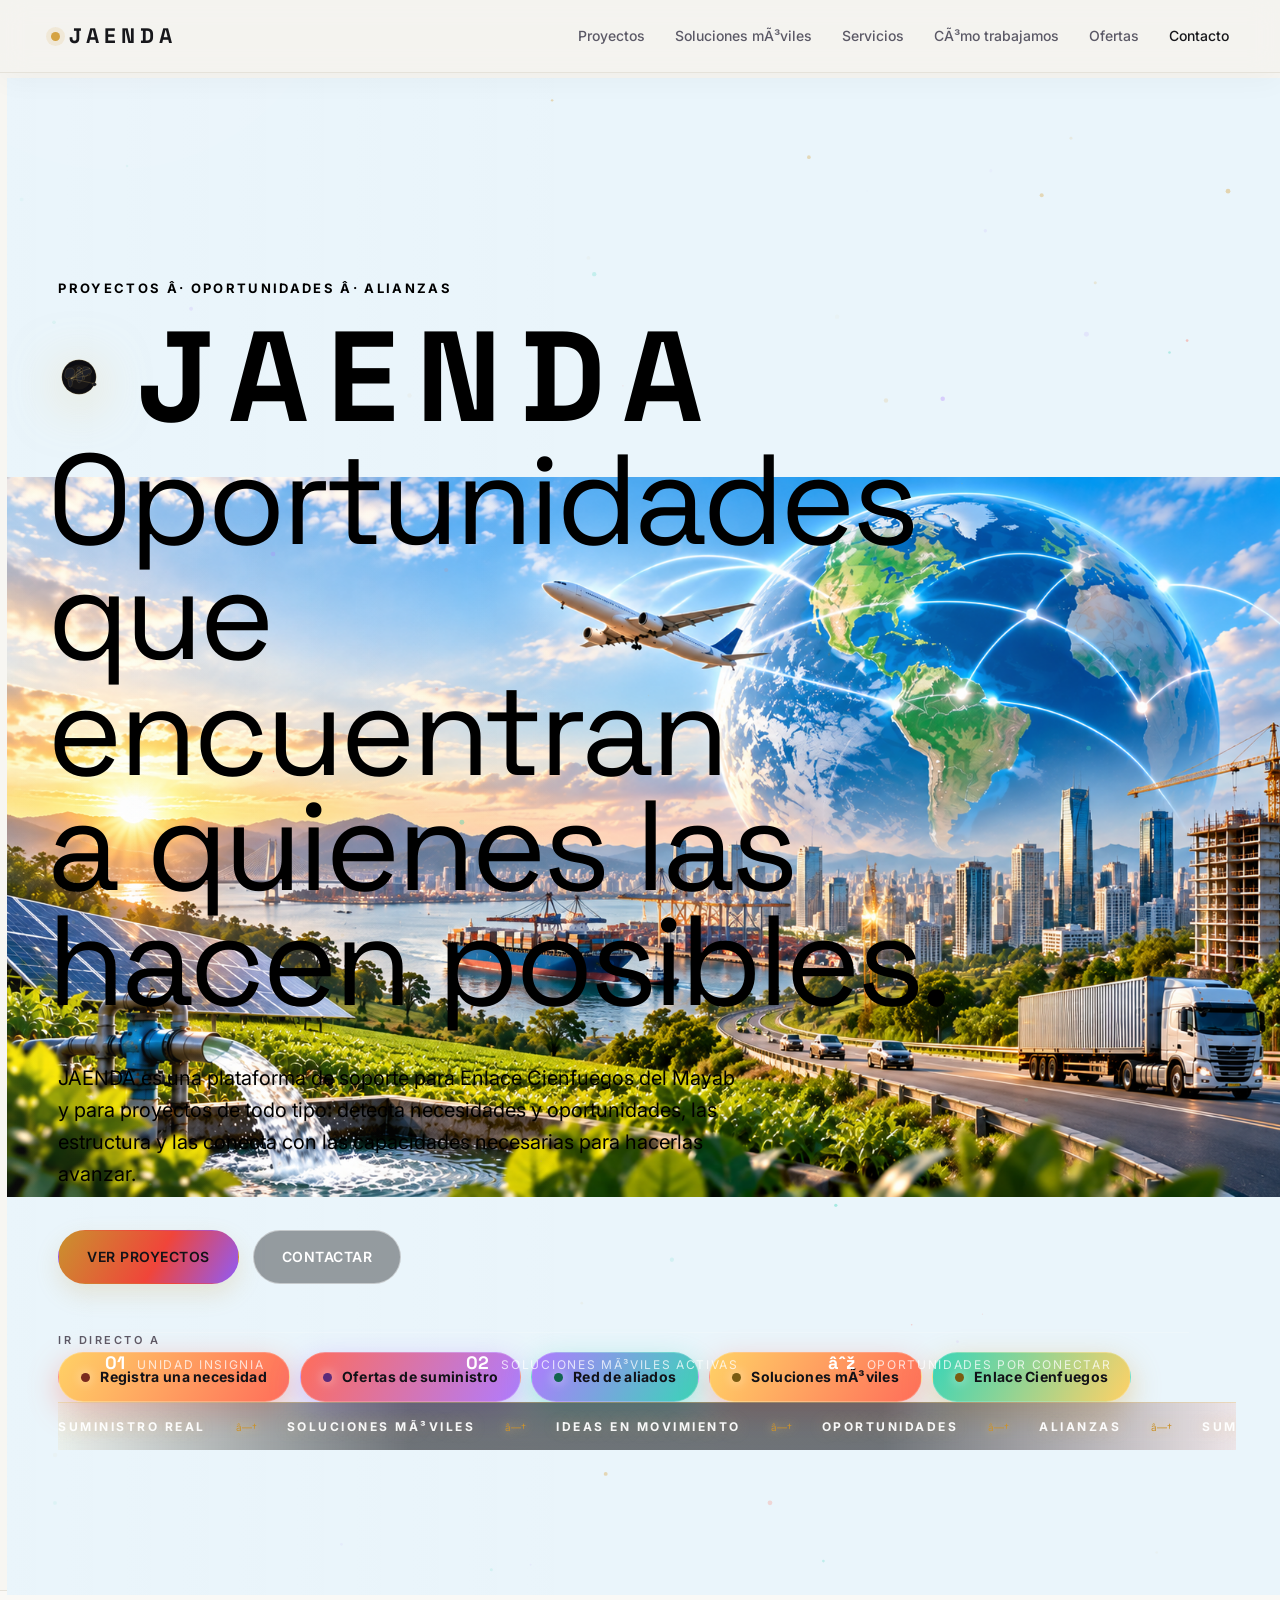
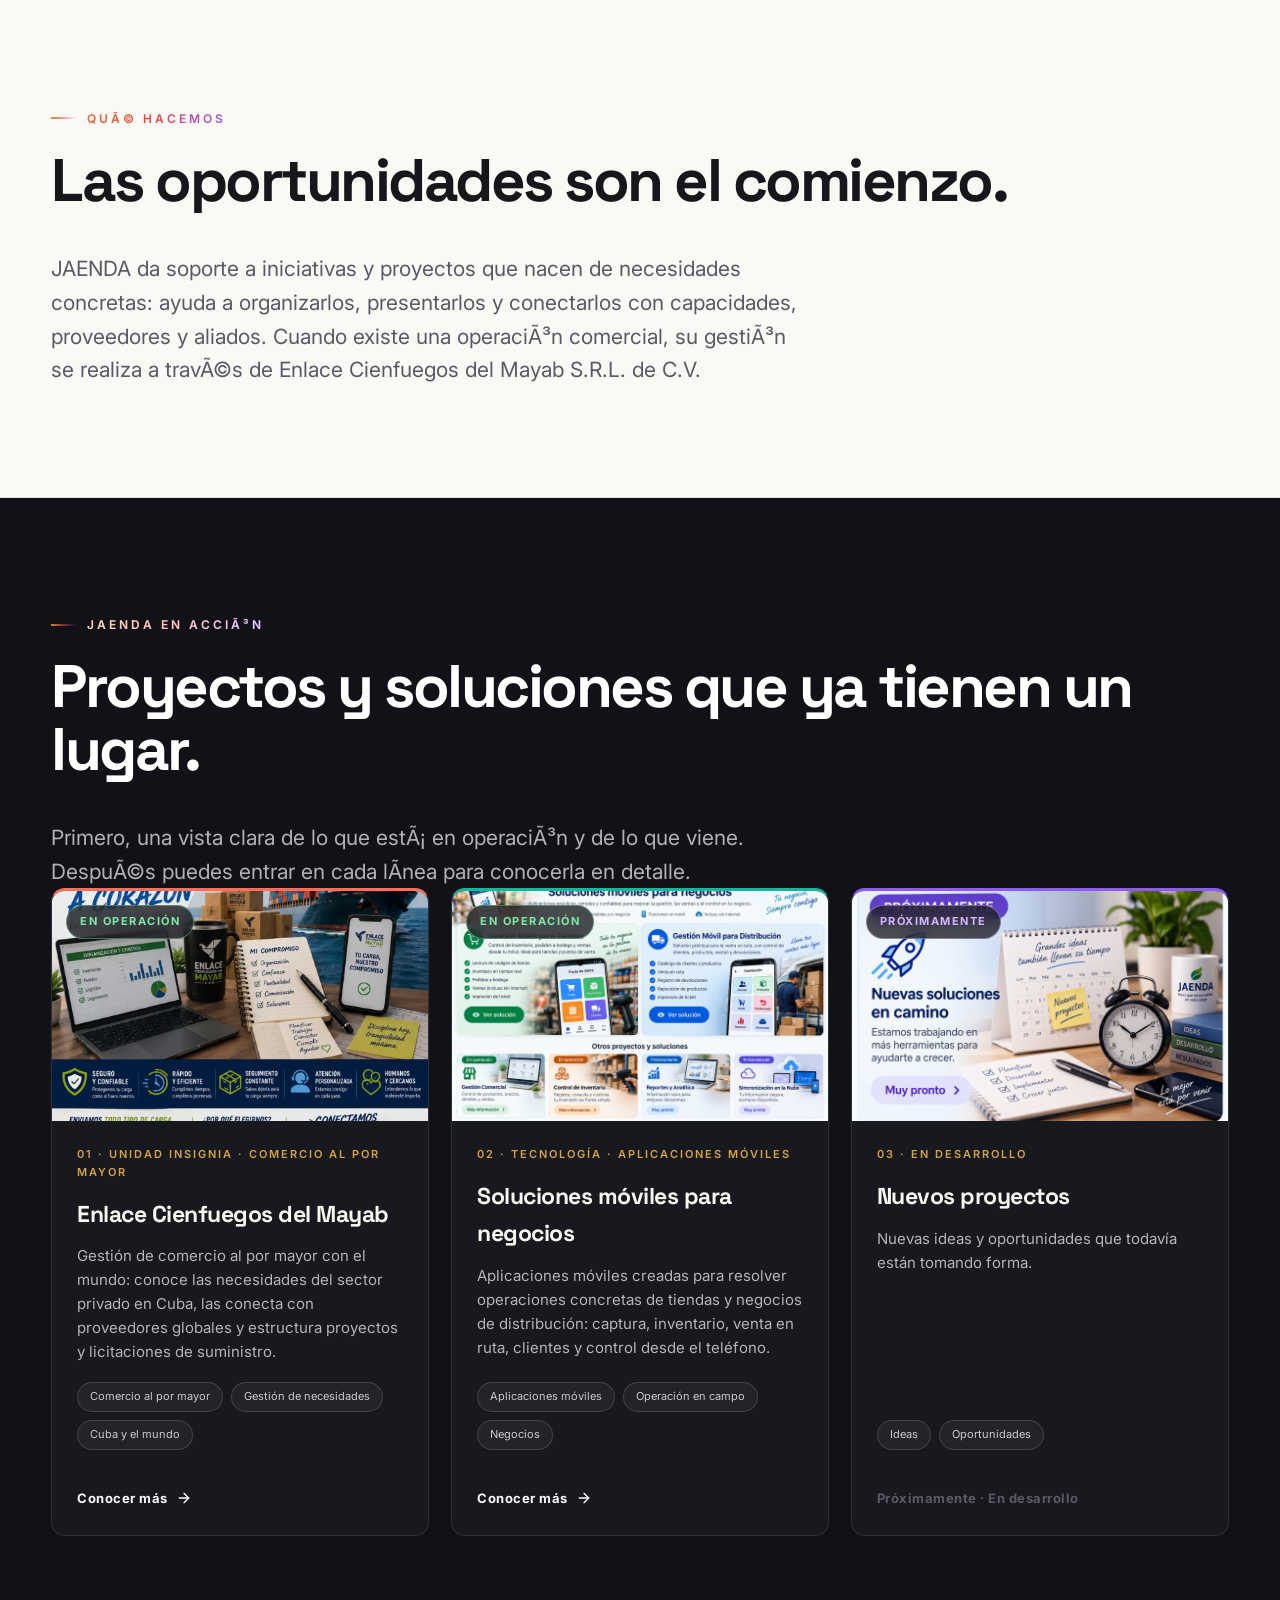
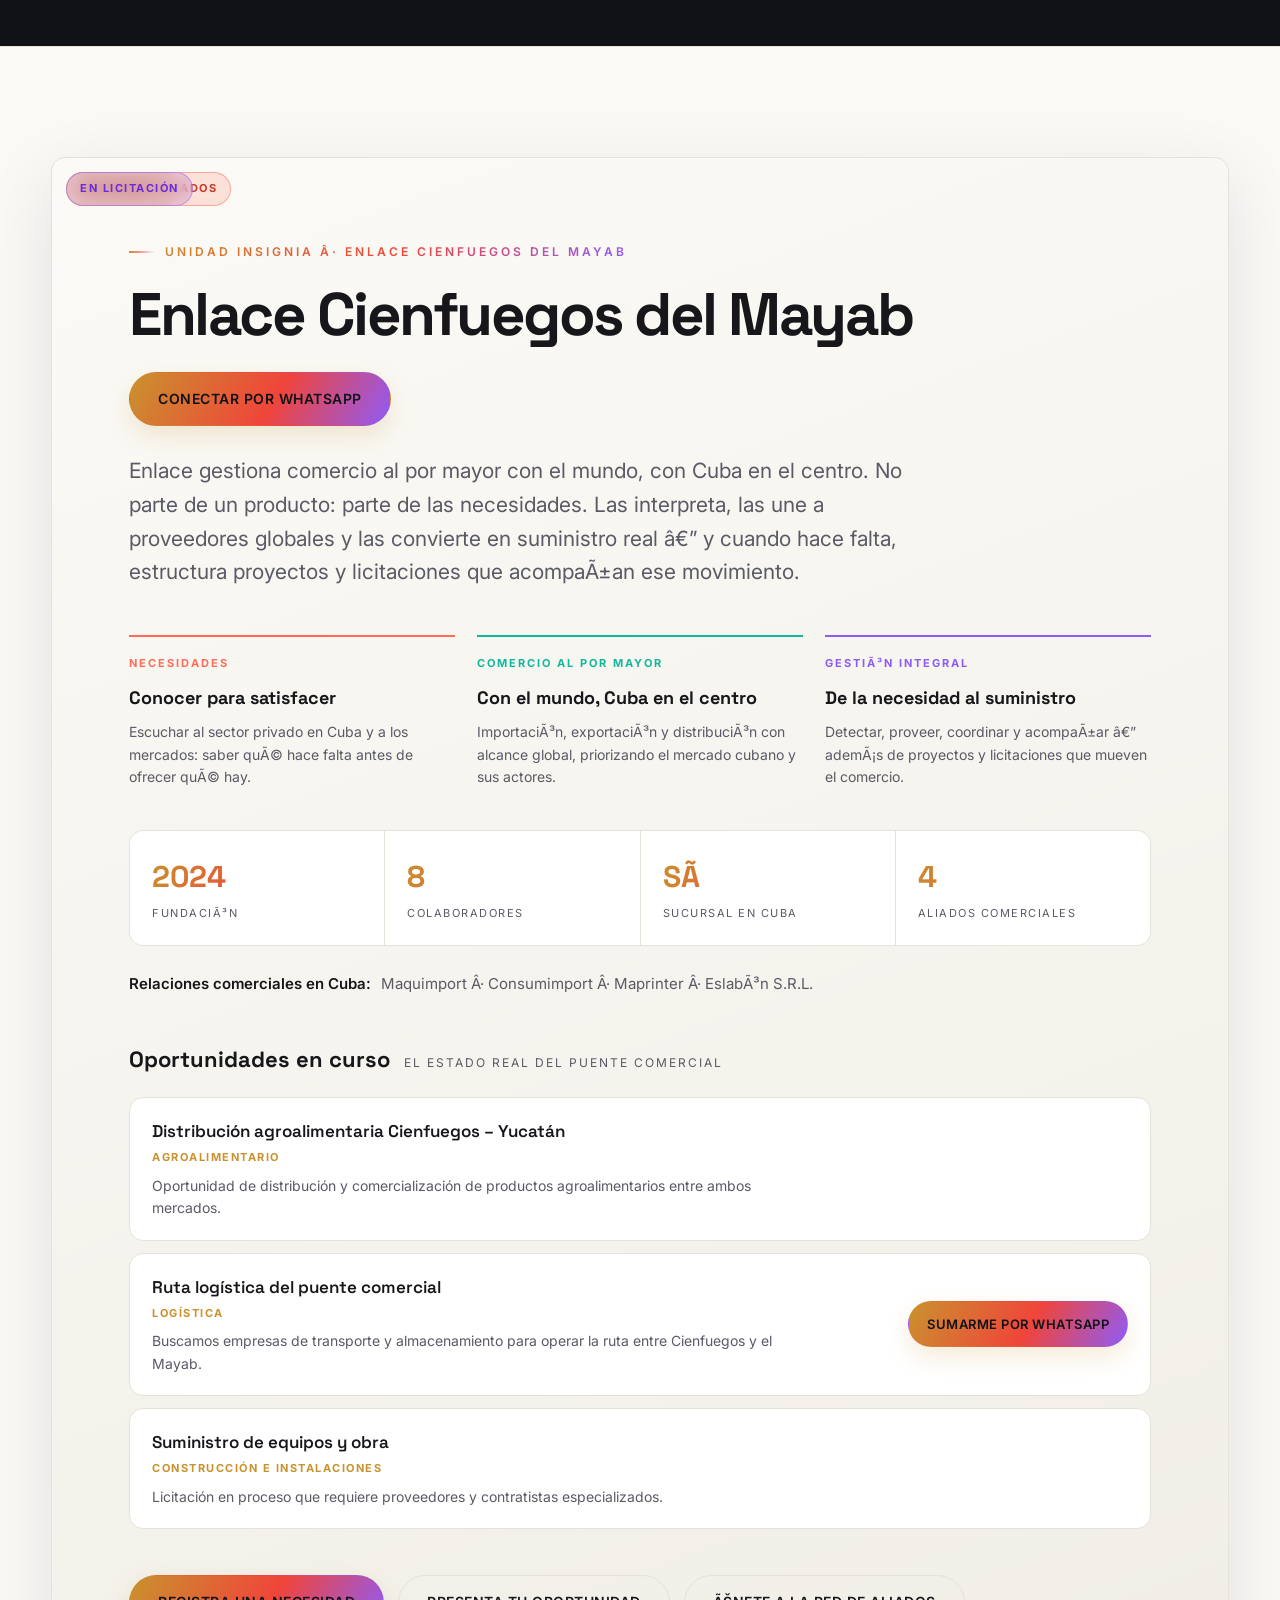
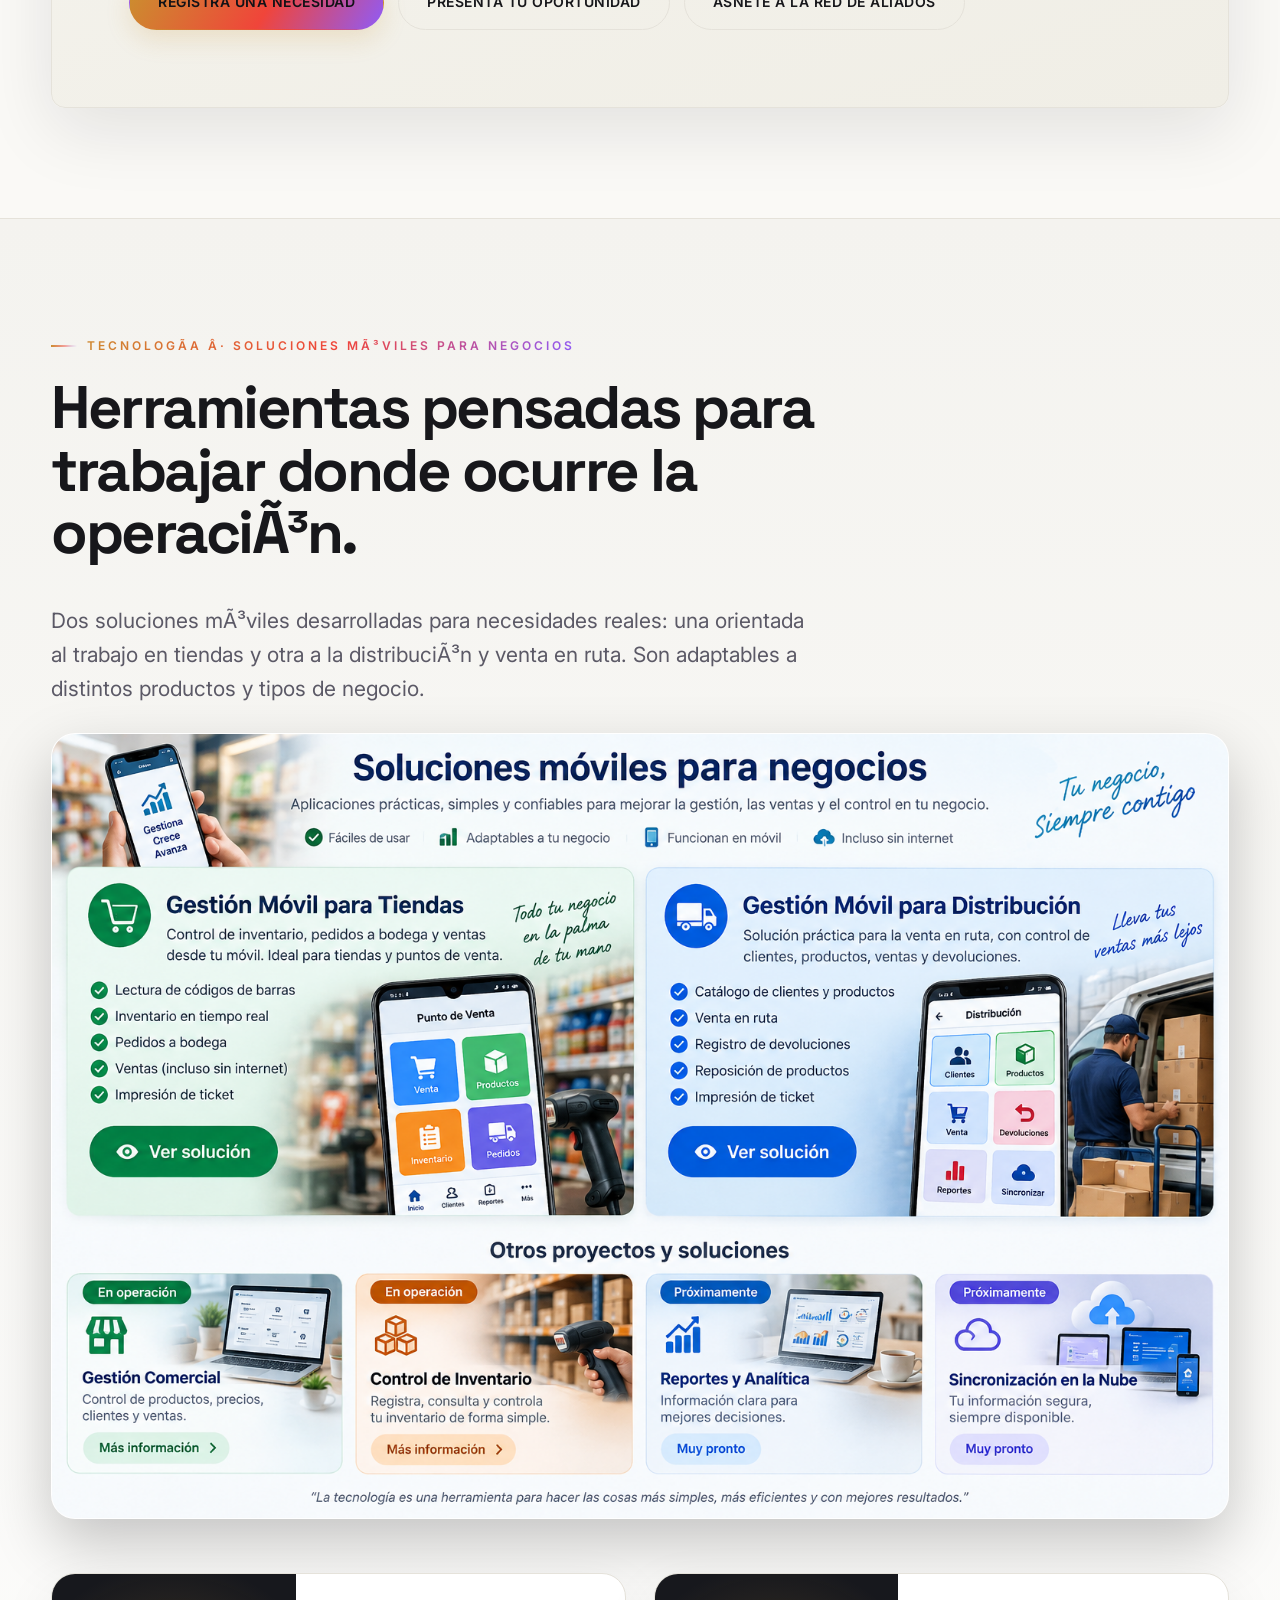
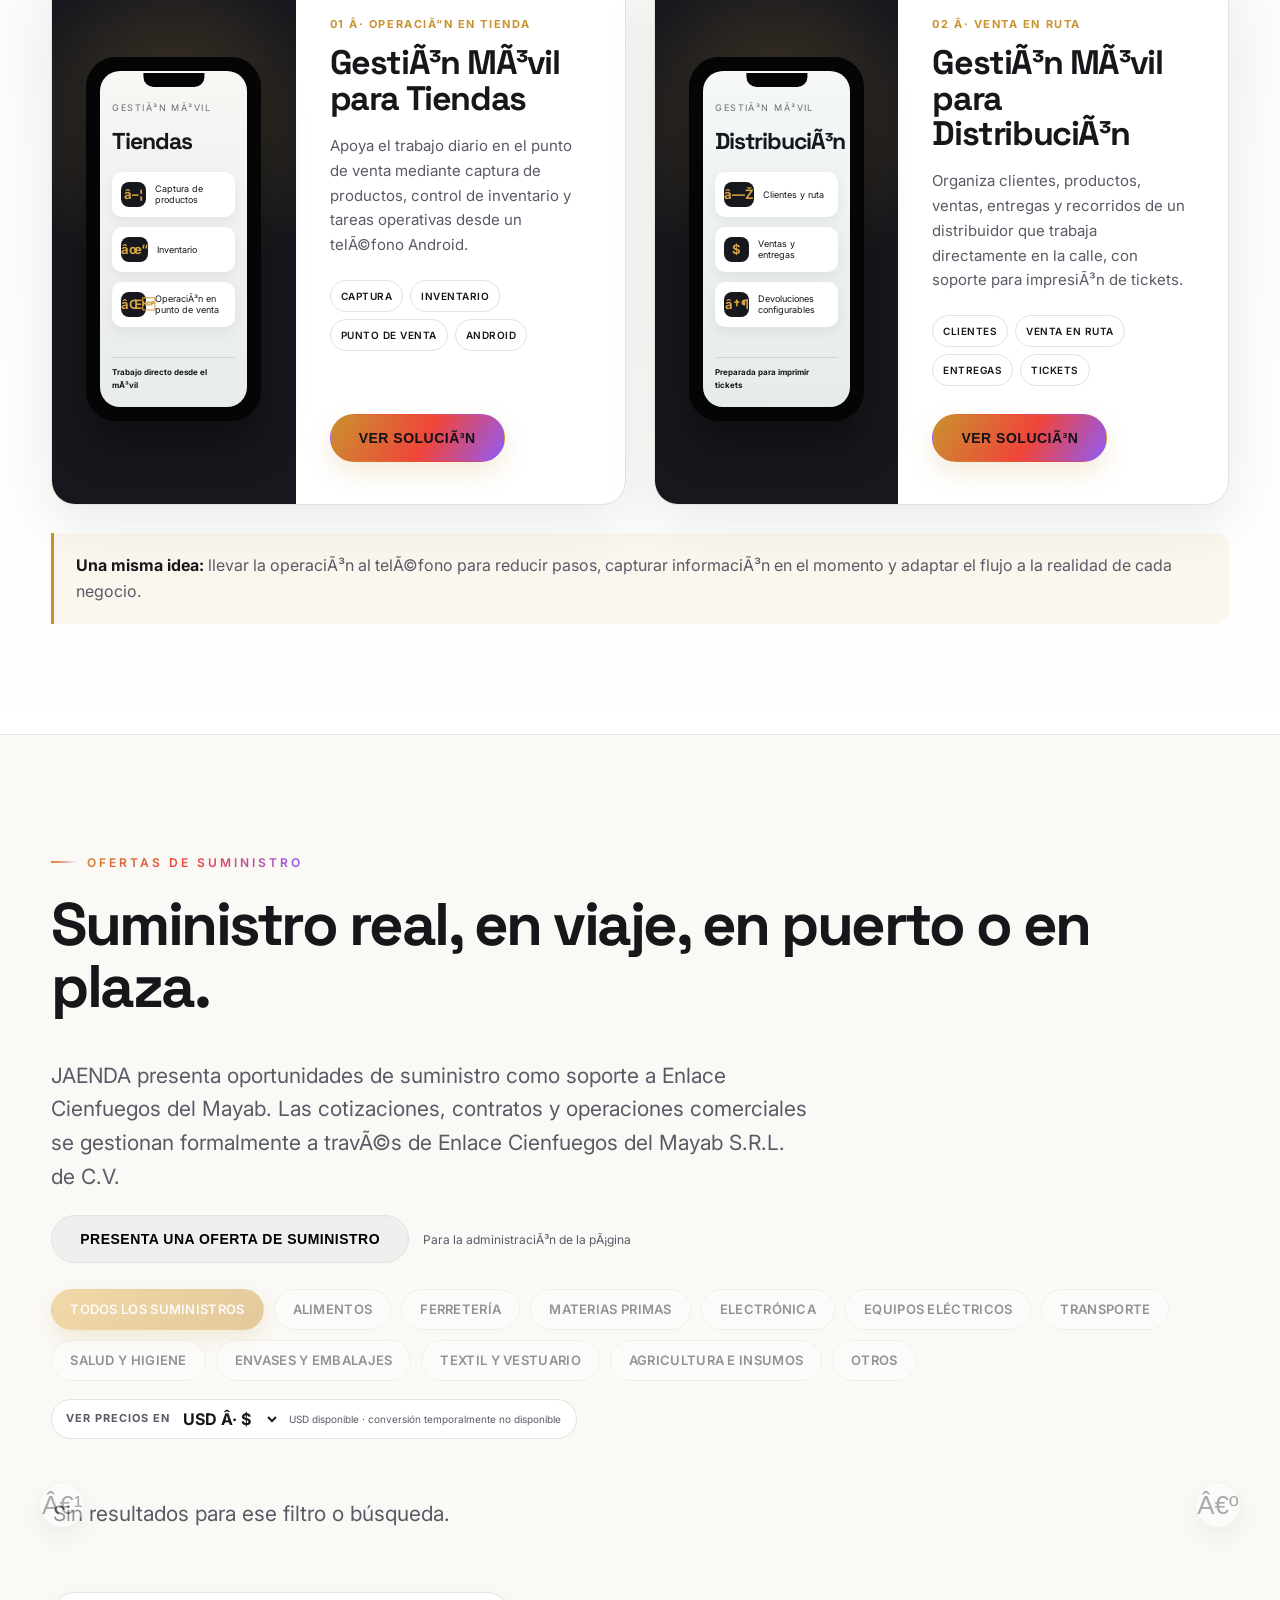
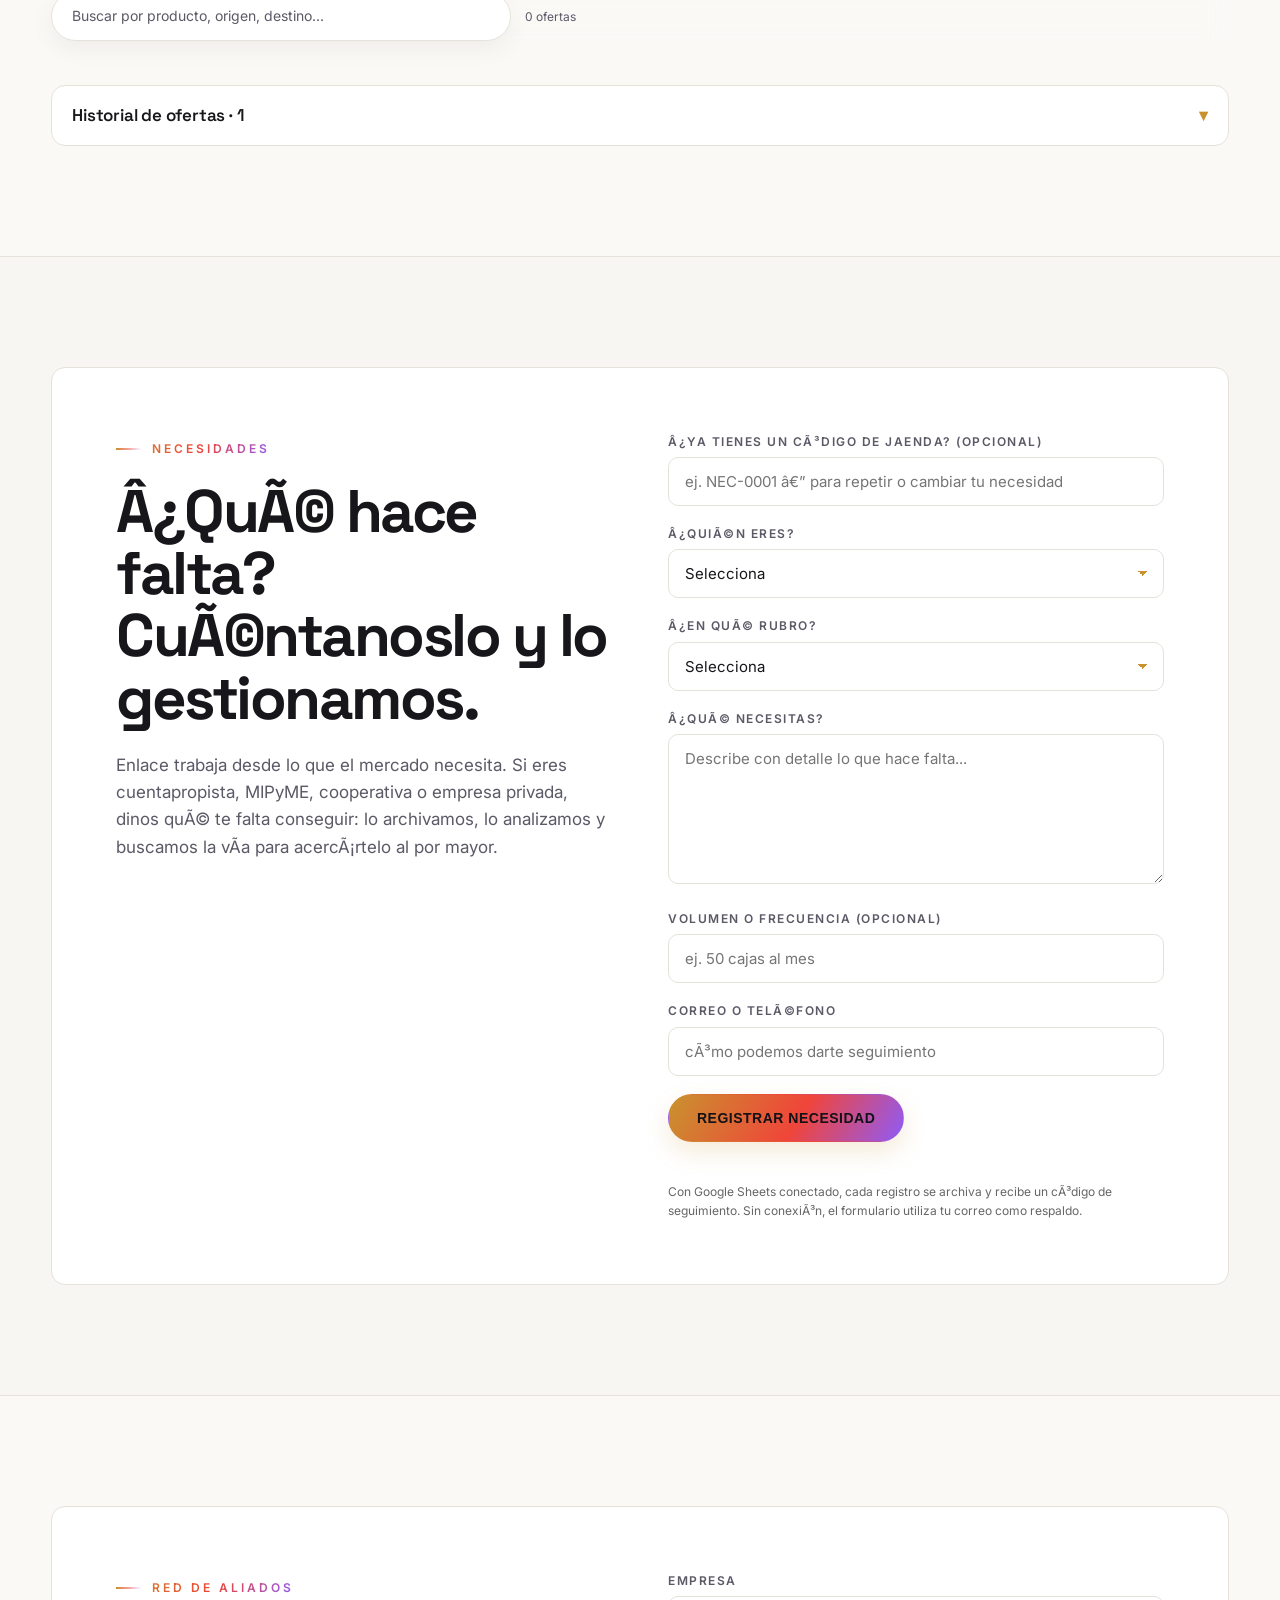
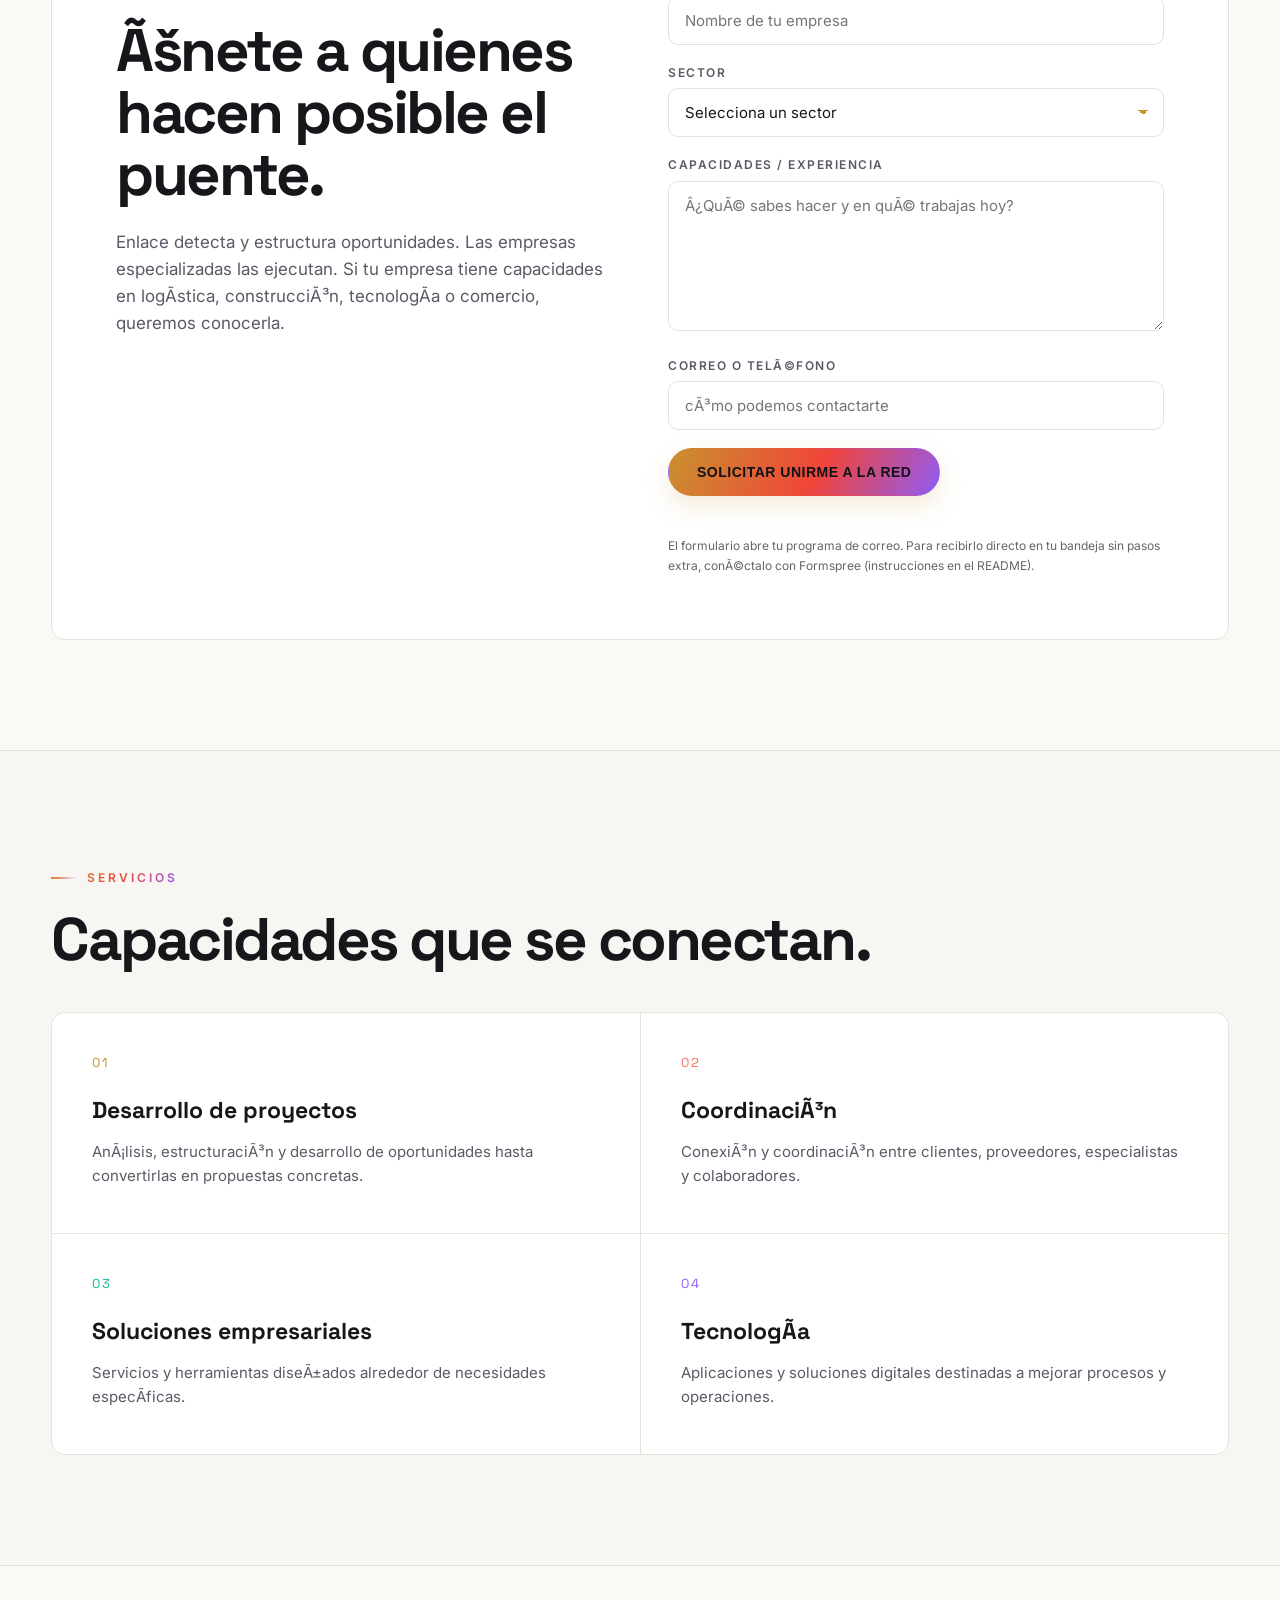
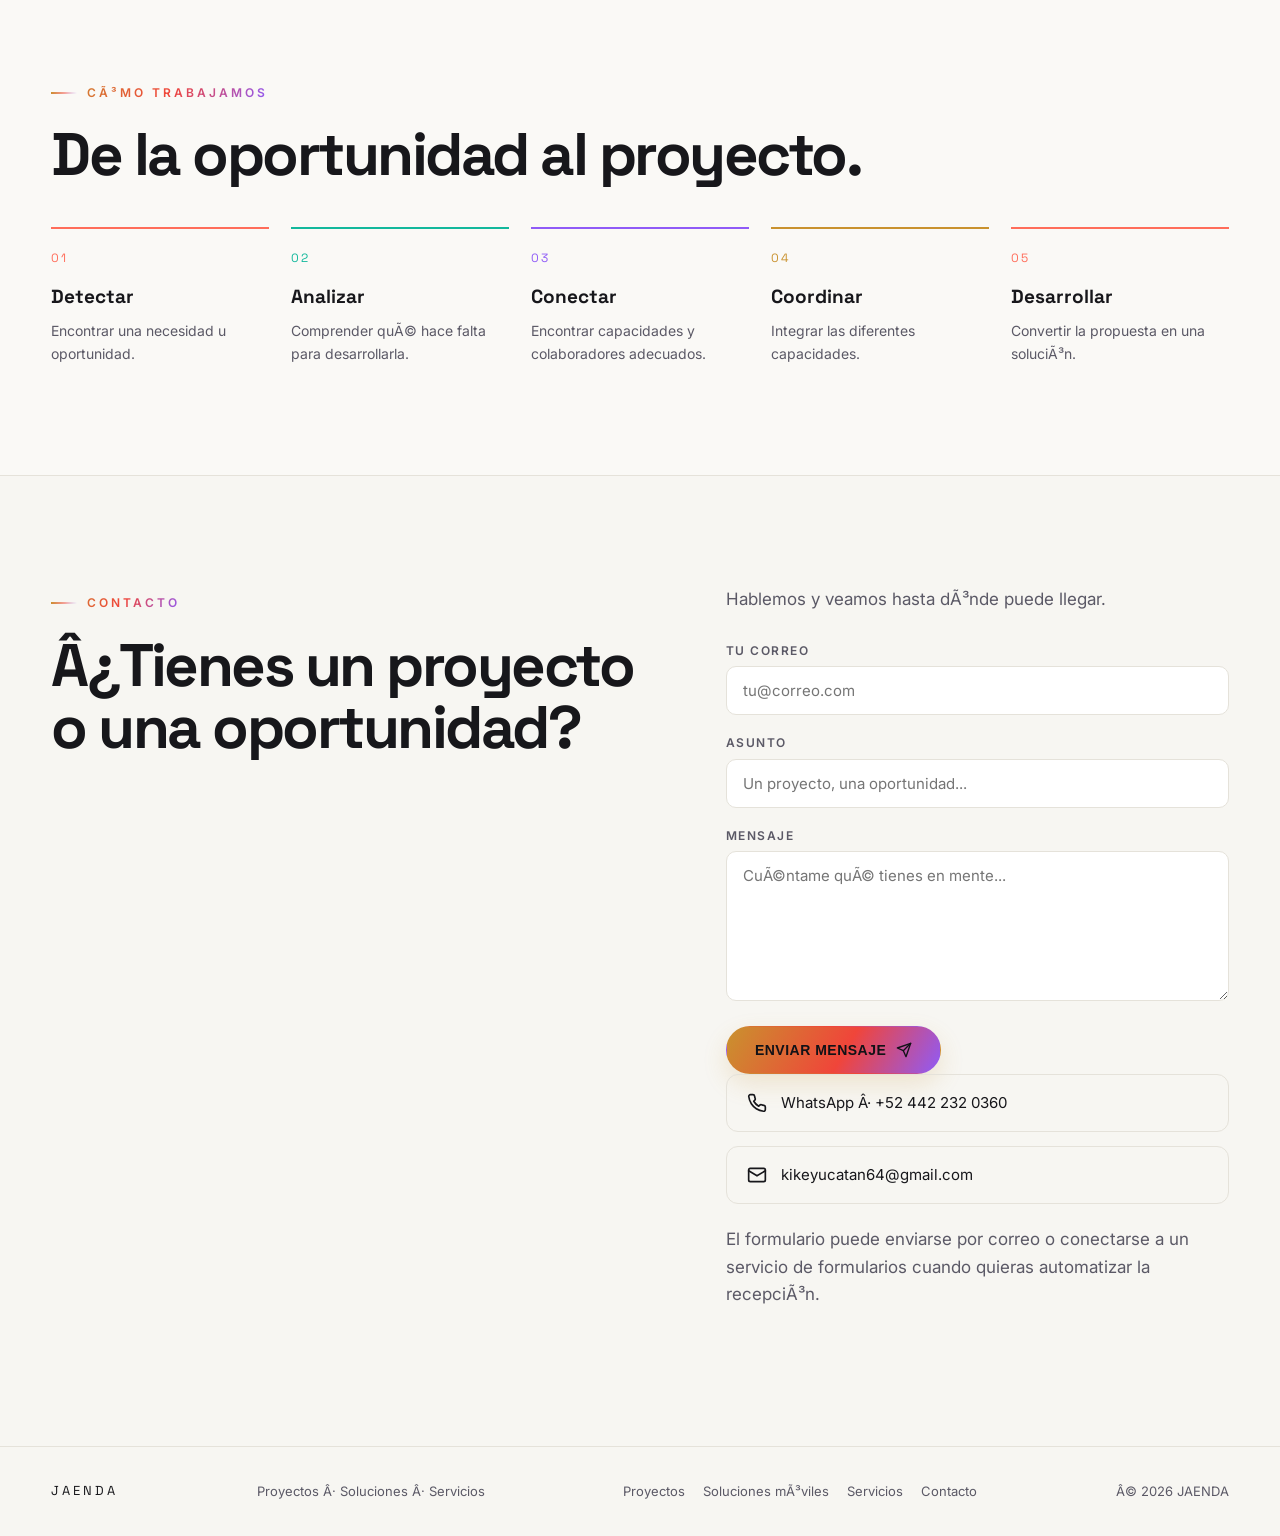
==== commit 6c710236: "v=70: restaurar modo libro v=61 con apps moviles + scroll de fichas arreglado (v3_14/v3_16 descartad" ====
--- a/index.html
+++ b/index.html
@@ -11,10 +11,20 @@
   <meta name="theme-color" content="#f4f3ef">
 
   <meta property="og:type" content="website">
+  <meta property="og:url" content="https://ejdans620715-coder.github.io/PORTAFOLIO/">
   <meta property="og:title" content="JAENDA â€” Ideas que encuentran su camino">
   <meta property="og:description"
         content="Proyectos, soluciones y servicios que nacen de oportunidades concretas.">
+  <meta property="og:image" content="https://ejdans620715-coder.github.io/PORTAFOLIO/portada-jaenda.png">
+  <meta property="og:image:width" content="1200">
+  <meta property="og:image:height" content="630">
+  <meta property="og:image:alt" content="JAENDA">
   <meta property="og:site_name" content="JAENDA">
+  <meta name="twitter:card" content="summary_large_image">
+  <meta name="twitter:title" content="JAENDA â€” Ideas que encuentran su camino">
+  <meta name="twitter:description"
+        content="Proyectos, soluciones y servicios que nacen de oportunidades concretas.">
+  <meta name="twitter:image" content="https://ejdans620715-coder.github.io/PORTAFOLIO/portada-jaenda.png">
 
   <link rel="icon" href="data:image/svg+xml,%3Csvg xmlns='http://www.w3.org/2000/svg' viewBox='0 0 32 32'%3E%3Crect width='32' height='32' rx='7' fill='%230a0a0a'/%3E%3Ctext x='16' y='23' font-family='Arial Black' font-size='19' font-weight='900' fill='%23d9a441' text-anchor='middle'%3EJ%3C/text%3E%3C/svg%3E">
 
@@ -22,7 +32,7 @@
   <link rel="preconnect" href="https://fonts.gstatic.com" crossorigin>
   <link href="https://fonts.googleapis.com/css2?family=Inter:wght@400;500;600&family=Space+Grotesk:wght@400;600;700&display=swap" rel="stylesheet">
 
-<link rel="stylesheet" href="style.css?v=317">
+<link rel="stylesheet" href="style.css?v=70">
     <link rel="icon" type="image/svg+xml" href="logo.svg">
 </head>
 
@@ -41,6 +51,7 @@
 
         <div class="menu" id="menu">
           <a href="#proyectos">Proyectos</a>
+          <a href="#soluciones">Soluciones mÃ³viles</a>
           <a href="#servicios">Servicios</a>
           <a href="#metodo">CÃ³mo trabajamos</a>
           <a href="#ofertas">Ofertas</a>
@@ -89,19 +100,20 @@
               <a class="qn" href="#necesidades"><i class="qi qi-a"></i>Registra una necesidad</a>
               <a class="qo" href="#ofertas"><i class="qi qi-b"></i>Ofertas de suministro</a>
               <a class="qr" href="#aliados"><i class="qi qi-d"></i>Red de aliados</a>
+              <a class="qt" href="#soluciones"><i class="qi qi-c"></i>Soluciones mÃ³viles</a>
               <a class="qe" href="#enlace"><i class="qi qi-c"></i>Enlace Cienfuegos</a>
 </div>
         </div>
       </div>
       <div class="hero-stats" aria-label="Resumen de JAENDA">
         <div><strong>01</strong><span>unidad insignia</span></div>
-        <div><strong>02</strong><span>lÃ­neas de desarrollo</span></div>
+        <div><strong>02</strong><span>soluciones mÃ³viles activas</span></div>
         <div><strong>âˆž</strong><span>oportunidades por conectar</span></div>
       </div>
       <div class="cinta" aria-hidden="true">
         <div class="cinta-track">
-          <span>Suministro real</span><i>â—†</i><span>Apps por venir</span><i>â—†</i><span>Ideas en movimiento</span><i>â—†</i><span>Oportunidades</span><i>â—†</i><span>Alianzas</span><i>â—†</i>
-          <span>Suministro real</span><i>â—†</i><span>Apps por venir</span><i>â—†</i><span>Ideas en movimiento</span><i>â—†</i><span>Oportunidades</span><i>â—†</i><span>Alianzas</span><i>â—†</i>
+          <span>Suministro real</span><i>â—†</i><span>Soluciones mÃ³viles</span><i>â—†</i><span>Ideas en movimiento</span><i>â—†</i><span>Oportunidades</span><i>â—†</i><span>Alianzas</span><i>â—†</i>
+          <span>Suministro real</span><i>â—†</i><span>Soluciones mÃ³viles</span><i>â—†</i><span>Ideas en movimiento</span><i>â—†</i><span>Oportunidades</span><i>â—†</i><span>Alianzas</span><i>â—†</i>
         </div>
       </div>
     </section>
@@ -125,8 +137,9 @@
     <section id="proyectos">
       <div class="container">
         <div class="reveal">
-          <div class="section-tag">Proyectos</div>
-          <h2>Ideas en movimiento.</h2>
+          <div class="section-tag">JAENDA en acciÃ³n</div>
+          <h2>Proyectos y soluciones que ya tienen un lugar.</h2>
+          <p class="lead">Primero, una vista clara de lo que estÃ¡ en operaciÃ³n y de lo que viene. DespuÃ©s puedes entrar en cada lÃ­nea para conocerla en detalle.</p>
         </div>
 
         <div class="projects" id="proyectos-grid">
@@ -141,6 +154,7 @@
         </noscript>
       </div>
     </section>
+
 
     <!-- ============ IDEARIO ============ -->
 
@@ -205,6 +219,75 @@
             <a class="btn ghost" href="mailto:kikeyucatan64@gmail.com">Presenta tu oportunidad</a>
             <a class="btn ghost" href="#aliados">Ãšnete a la red de aliados</a>
           </div>
+        </div>
+      </div>
+    </section>
+
+
+    <!-- ============ SOLUCIONES MÃ“VILES ============ -->
+
+    <section id="soluciones" class="soluciones-section">
+      <div class="container">
+        <div class="reveal soluciones-intro">
+          <div class="section-tag">TecnologÃ­a Â· Soluciones mÃ³viles para negocios</div>
+          <h2>Herramientas pensadas para trabajar donde ocurre la operaciÃ³n.</h2>
+          <p class="lead">Dos soluciones mÃ³viles desarrolladas para necesidades reales: una orientada al trabajo en tiendas y otra a la distribuciÃ³n y venta en ruta. Son adaptables a distintos productos y tipos de negocio.</p>
+        </div>
+
+        <figure class="soluciones-banner reveal">
+          <img src="soluciones-moviles-jaenda.png" alt="PresentaciÃ³n visual de las soluciones mÃ³viles de JAENDA para tiendas y distribuciÃ³n">
+        </figure>
+
+        <div class="soluciones-grid">
+          <article class="solucion-card reveal">
+            <div class="solucion-visual" aria-hidden="true">
+              <div class="phone-mock">
+                <div class="phone-top"></div>
+                <div class="phone-screen tienda-screen">
+                  <div class="app-bar">GestiÃ³n MÃ³vil</div>
+                  <div class="app-title">Tiendas</div>
+                  <div class="app-tile"><b>â–¦</b><span>Captura de productos</span></div>
+                  <div class="app-tile"><b>âœ“</b><span>Inventario</span></div>
+                  <div class="app-tile"><b>âŒ</b><span>OperaciÃ³n en punto de venta</span></div>
+                  <div class="app-bottom">Trabajo directo desde el mÃ³vil</div>
+                </div>
+              </div>
+            </div>
+            <div class="solucion-body">
+              <div class="solucion-num">01 Â· OPERACIÃ“N EN TIENDA</div>
+              <h3>GestiÃ³n MÃ³vil para Tiendas</h3>
+              <p>Apoya el trabajo diario en el punto de venta mediante captura de productos, control de inventario y tareas operativas desde un telÃ©fono Android.</p>
+              <div class="solucion-tags"><span>Captura</span><span>Inventario</span><span>Punto de venta</span><span>Android</span></div>
+              <button type="button" class="btn gold solucion-ver" data-solucion="tiendas">Ver soluciÃ³n</button>
+            </div>
+          </article>
+
+          <article class="solucion-card reveal">
+            <div class="solucion-visual" aria-hidden="true">
+              <div class="phone-mock">
+                <div class="phone-top"></div>
+                <div class="phone-screen ruta-screen">
+                  <div class="app-bar">GestiÃ³n MÃ³vil</div>
+                  <div class="app-title">DistribuciÃ³n</div>
+                  <div class="app-tile"><b>â—Ž</b><span>Clientes y ruta</span></div>
+                  <div class="app-tile"><b>$</b><span>Ventas y entregas</span></div>
+                  <div class="app-tile"><b>â†¶</b><span>Devoluciones configurables</span></div>
+                  <div class="app-bottom">Preparada para imprimir tickets</div>
+                </div>
+              </div>
+            </div>
+            <div class="solucion-body">
+              <div class="solucion-num">02 Â· VENTA EN RUTA</div>
+              <h3>GestiÃ³n MÃ³vil para DistribuciÃ³n</h3>
+              <p>Organiza clientes, productos, ventas, entregas y recorridos de un distribuidor que trabaja directamente en la calle, con soporte para impresiÃ³n de tickets.</p>
+              <div class="solucion-tags"><span>Clientes</span><span>Venta en ruta</span><span>Entregas</span><span>Tickets</span></div>
+              <button type="button" class="btn gold solucion-ver" data-solucion="distribucion">Ver soluciÃ³n</button>
+            </div>
+          </article>
+        </div>
+
+        <div class="soluciones-note reveal">
+          <strong>Una misma idea:</strong> llevar la operaciÃ³n al telÃ©fono para reducir pasos, capturar informaciÃ³n en el momento y adaptar el flujo a la realidad de cada negocio.
         </div>
       </div>
     </section>
@@ -527,13 +610,23 @@
       <div class="footer-content">
         <div class="wordmark">JAENDA</div>
         <div>Proyectos Â· Soluciones Â· Servicios</div>
-        <div class="footer-links"><a href="#proyectos">Proyectos</a><a href="#servicios">Servicios</a><a href="#contacto">Contacto</a></div>
+        <div class="footer-links"><a href="#proyectos">Proyectos</a><a href="#soluciones">Soluciones mÃ³viles</a><a href="#servicios">Servicios</a><a href="#contacto">Contacto</a></div>
         <div>Â© <span id="anio">2026</span> JAENDA</div>
       </div>
     </div>
   </footer>
 
   <button class="back-top" id="back-top" type="button" aria-label="Volver arriba">â†‘</button>
+
+
+  <!-- ============ DETALLE DE SOLUCIÃ“N MÃ“VIL ============ -->
+
+  <div class="solucion-panel" id="solucion-panel" aria-hidden="true">
+    <div class="solucion-modal" role="dialog" aria-modal="true" aria-labelledby="solucion-modal-titulo">
+      <button id="solucion-cerrar" class="detalle-cerrar" type="button" aria-label="Cerrar">Ã—</button>
+      <div id="solucion-modal-contenido"></div>
+    </div>
+  </div>
 
   <!-- ============ DETALLE DE OFERTA ============ -->
 
@@ -562,6 +655,7 @@
       <div class="admin-toolbar">
         <button type="button" id="gestion-nueva" class="btn gold">+ Nueva ficha</button>
         <button type="button" id="gestion-ver-fichas" class="btn ghost">MIS FICHAS</button>
+        <button type="button" id="gestion-compartir-fb" class="btn ghost">ðŸ“¢ COMPARTIR EN FACEBOOK</button>
       </div>
       <div id="gestion-lista" class="gestion-lista" style="display:none;"></div>
 
@@ -664,13 +758,21 @@
           <label for="g-tags">Etiquetas (separadas por coma)</label>
           <input type="text" id="g-tags" name="tags" placeholder="ej. EnergÃ­a, Embarque real">
         </div>
+        <div>
+          <label for="g-imagen">Imagen de la ficha (URL)</label>
+          <div class="g-imagen-fila">
+            <input type="url" id="g-imagen" name="imagen" placeholder="Escribe el tÃ­tulo y te proponemos una foto">
+            <button type="button" id="g-imagen-probar" class="btn admin-mini" title="Proponer una foto automÃ¡tica segÃºn el tÃ­tulo">âœ¨ PROBAR FOTO</button>
+          </div>
+          <p class="g-imagen-ayuda" id="g-imagen-ayuda">Escribe el tÃ­tulo de la ficha y te sugerimos una imagen automÃ¡ticamente. Pulsa âœ¨ PROBAR FOTO para ver otras opciones. TambiÃ©n puedes pegar la direcciÃ³n de tu propia foto.</p>
+          <img id="g-imagen-vista" class="g-imagen-vista" alt="Vista previa de la imagen">
+        </div>
         <div class="gestion-acciones">
           <button type="submit" id="gestion-guardar" class="btn gold">GUARDAR OFERTA</button>
           <button type="button" id="gestion-cancelar-edicion" class="btn ghost" style="display:none;">CANCELAR EDICIÃ“N</button>
           <button type="button" id="gestion-recargar" class="btn ghost">RECARGAR OFERTAS</button>
         </div>
-        <input type="hidden" id="g-imagen" name="imagen" value="">
-</form>
+      </form>
 
       <p class="note">
         La pÃ¡gina pÃºblica muestra lo que hay en la fuente de ofertas. Al guardar, la oferta aparece automÃ¡ticamente en el sitio.
@@ -678,7 +780,9 @@
     </div>
   </div>
 
-  <script src="script.js?v=317" defer></script>
+  <div id="fb-pill" class="fb-pill" style="display:none;"></div>
+
+  <script src="script.js?v=70" defer></script>
 </body>
 </html>
 
--- a/style.css
+++ b/style.css
@@ -1508,7 +1508,7 @@
 .vitrina-pista::-webkit-scrollbar { display: none; }
 
 .vitrina-pista .oferta {
-  flex: 0 0 320px;
+  flex: 0 1 clamp(210px, 22vw, 320px);
   scroll-snap-align: start;
 }
 
@@ -1549,7 +1549,8 @@
 @media (max-width: 560px) {
   .vitrina-prev { left: -6px; }
   .vitrina-next { right: -6px; }
-  .vitrina-pista .oferta { flex-basis: 275px; }
+  .vitrina-pista { display: grid; grid-template-columns: repeat(2, 1fr); gap: 12px; overflow: visible; scroll-snap-type: none; }
+  .vitrina-pista .oferta { flex: none; width: auto; }
 }
 
 /* -------- Búsqueda de ofertas -------- */
@@ -1668,6 +1669,73 @@
   display: flex;
   gap: 12px;
   flex-wrap: wrap;
+}
+
+.g-imagen-fila {
+  display: flex;
+  gap: 8px;
+}
+
+.g-imagen-fila input { flex: 1; }
+
+.g-imagen-ayuda {
+  font-size: 11px;
+  color: var(--text-dim, #5b6472);
+  margin: 5px 0 0;
+  line-height: 1.45;
+}
+
+.g-imagen-vista {
+  display: none;
+  margin-top: 8px;
+  width: 150px;
+  height: 100px;
+  object-fit: cover;
+  border-radius: 8px;
+  border: 1px solid var(--line, #e3e6ea);
+  box-shadow: 0 4px 12px rgba(0, 0, 0, 0.08);
+  background: var(--bg-soft, #f4f6fb);
+}
+
+.g-imagen-vista.visible { display: block; }
+
+.fb-pill {
+  position: fixed;
+  bottom: 18px;
+  right: 18px;
+  z-index: 120;
+}
+
+.fb-pill a.btn { box-shadow: 0 12px 28px rgba(0, 0, 0, 0.22); }
+
+.btn-gestion-flotante {
+  position: fixed;
+  bottom: 20px;
+  left: 20px;
+  z-index: 110;
+  width: 52px;
+  height: 52px;
+  border-radius: 50%;
+  border: 1px solid var(--line, #e3e6ea);
+  background: linear-gradient(135deg, #0a0a0a, #24242c);
+  color: #ffd166;
+  font-size: 22px;
+  cursor: pointer;
+  box-shadow: 0 12px 28px rgba(0, 0, 0, 0.22);
+  transition: transform 0.2s ease;
+  align-items: center;
+  justify-content: center;
+  display: none;
+}
+
+.btn-gestion-flotante.visible { display: flex; }
+
+.btn-gestion-flotante:hover { transform: scale(1.08); }
+
+@media (max-width: 560px) {
+  .btn-gestion-flotante { bottom: 70px; width: 46px; height: 46px; }
+  .fb-pill { left: 18px; right: 18px; bottom: 14px; }
+  .fb-pill a.btn { width: 100%; }
 }
 
 .gestion-modal .note { font-size: 12px; }
@@ -2179,37 +2247,537 @@
   text-transform: uppercase !important;
 }
 
-/* JAENDA v3.12 — vitrina de productos adaptable */
-.vitrina-pista {
-  overflow-x: hidden !important;
-}
-
-@media (min-width: 1500px) {
-  .vitrina-pista .oferta {
-    flex: 0 0 calc((100% - 54px) / 4) !important;
-  }
-}
-
-@media (min-width: 900px) and (max-width: 1499px) {
-  .vitrina-pista .oferta {
-    flex: 0 0 calc((100% - 36px) / 3) !important;
-  }
-}
-
-@media (min-width: 620px) and (max-width: 899px) {
-  .vitrina-pista .oferta {
-    flex: 0 0 calc((100% - 18px) / 2) !important;
-  }
-}
-
-@media (max-width: 619px) {
-  .vitrina-pista .oferta {
-    flex: 0 0 100% !important;
-  }
-}
-
-.vitrina-nav {
-  display: flex;
-  align-items: center;
-  justify-content: center;
-}
+
+/* ============================================================
+   JAENDA v4.0 — Soluciones móviles para negocios
+   ============================================================ */
+.soluciones-section {
+  background: linear-gradient(180deg, #f4f3ef 0%, #ffffff 100%);
+}
+.soluciones-intro { max-width: 920px; }
+.soluciones-grid {
+  display: grid;
+  grid-template-columns: repeat(2, minmax(0, 1fr));
+  gap: 28px;
+  margin-top: 54px;
+}
+.solucion-card {
+  display: grid;
+  grid-template-columns: minmax(210px, .85fr) 1.15fr;
+  min-height: 500px;
+  overflow: hidden;
+  border: 1px solid var(--line);
+  border-radius: 24px;
+  background: #fff;
+  box-shadow: 0 20px 55px rgba(16, 18, 25, .08);
+}
+.solucion-visual {
+  display: grid;
+  place-items: center;
+  padding: 34px 20px;
+  background: radial-gradient(circle at 50% 28%, rgba(213,163,67,.24), transparent 40%), #17181d;
+}
+.phone-mock {
+  width: min(220px, 86%);
+  aspect-ratio: 9/18.7;
+  border: 7px solid #050506;
+  border-radius: 30px;
+  padding: 7px;
+  background: #050506;
+  box-shadow: 0 24px 42px rgba(0,0,0,.38);
+  position: relative;
+}
+.phone-top {
+  position: absolute; top: 9px; left: 50%; transform: translateX(-50%);
+  width: 38%; height: 14px; border-radius: 0 0 10px 10px; background: #050506; z-index: 3;
+}
+.phone-screen {
+  height: 100%; border-radius: 20px; padding: 30px 12px 15px; overflow: hidden;
+  background: linear-gradient(180deg, #f7f7f4, #e8ecec);
+  display: flex; flex-direction: column; gap: 10px; color: #15171a;
+}
+.ruta-screen { background: linear-gradient(180deg, #f5f7f8, #e5ece9); }
+.app-bar { font-size: 9px; text-transform: uppercase; letter-spacing: .16em; opacity: .62; }
+.app-title { font: 700 23px var(--font-display); letter-spacing: -1px; margin-bottom: 6px; }
+.app-tile {
+  display:flex; align-items:center; gap:9px; padding:10px 9px; border-radius:10px;
+  background:#fff; box-shadow:0 5px 14px rgba(0,0,0,.06); font-size:9px; line-height:1.25;
+}
+.app-tile b { display:grid; place-items:center; min-width:25px; height:25px; border-radius:8px; background:#17181d; color:#d5a343; font-size:13px; }
+.app-bottom { margin-top:auto; padding-top:8px; border-top:1px solid rgba(0,0,0,.1); font-size:8px; font-weight:700; }
+.solucion-body { padding: 42px 34px; display:flex; flex-direction:column; align-items:flex-start; }
+.solucion-num { font-size:11px; font-weight:700; letter-spacing:.14em; color:var(--accent); margin-bottom:12px; }
+.solucion-body h3 { font:700 clamp(26px,3vw,34px) var(--font-display); line-height:1.04; letter-spacing:-1.4px; margin-bottom:18px; }
+.solucion-body p { color:var(--text-dim); font-size:15px; line-height:1.65; }
+.solucion-tags { display:flex; flex-wrap:wrap; gap:7px; margin:22px 0 28px; }
+.solucion-tags span { padding:7px 10px; border:1px solid var(--line); border-radius:999px; font-size:10px; font-weight:600; text-transform:uppercase; letter-spacing:.05em; }
+.solucion-body .btn { margin-top:auto; }
+.soluciones-note { margin-top:28px; padding:20px 22px; border-left:3px solid var(--accent); background:rgba(213,163,67,.08); color:var(--text-dim); border-radius:0 14px 14px 0; }
+.soluciones-note strong { color:var(--text); }
+
+.solucion-panel {
+  position:fixed; inset:0; z-index:120; display:none; align-items:center; justify-content:center; padding:24px;
+  background:rgba(9,10,13,.72); backdrop-filter:blur(8px);
+}
+.solucion-panel.abierto { display:flex; }
+.solucion-modal {
+  position:relative; width:min(920px,96vw); max-height:90vh; overflow:auto; border-radius:24px; background:#fff;
+  box-shadow:0 35px 100px rgba(0,0,0,.4);
+}
+.solucion-ficha { display:grid; grid-template-columns:.78fr 1.22fr; }
+.solucion-ficha-visual { display:grid; place-items:center; padding:46px 25px; background:#17181d; }
+.solucion-ficha-copy { padding:48px 46px; }
+.solucion-ficha-copy .section-tag { margin-bottom:14px; }
+.solucion-ficha-copy h2 { font-size:clamp(34px,5vw,50px); margin-bottom:20px; }
+.solucion-ficha-copy > p { color:var(--text-dim); }
+.solucion-funciones { display:grid; gap:12px; margin:26px 0; }
+.solucion-funcion { display:flex; gap:12px; align-items:flex-start; padding:12px 0; border-top:1px solid var(--line); }
+.solucion-funcion b { color:var(--accent); min-width:22px; }
+.solucion-funcion span { font-size:14px; color:var(--text-dim); }
+.solucion-ficha-cta { margin-top:28px; display:flex; flex-wrap:wrap; gap:10px; }
+body.modal-abierto { overflow:hidden; }
+
+@media (max-width: 980px) {
+  .soluciones-grid { grid-template-columns:1fr; }
+  .solucion-card { grid-template-columns: .7fr 1.3fr; }
+}
+@media (max-width: 700px) {
+  .soluciones-section { padding-top:84px; padding-bottom:84px; }
+  .soluciones-grid { margin-top:38px; }
+  .solucion-card { grid-template-columns:1fr; min-height:0; }
+  .solucion-visual { min-height:390px; }
+  .phone-mock { width:180px; }
+  .solucion-body { padding:30px 25px; }
+  .solucion-ficha { grid-template-columns:1fr; }
+  .solucion-ficha-visual { padding:34px 20px; }
+  .solucion-ficha-copy { padding:34px 25px 40px; }
+  .solucion-modal { border-radius:18px; }
+}
+
+/* JAENDA · organización visual 2026-09-07 */
+.soluciones-banner{
+  margin:28px 0 34px;
+  border-radius:24px;
+  overflow:hidden;
+  border:1px solid rgba(255,255,255,.12);
+  box-shadow:0 24px 60px rgba(0,0,0,.22);
+  background:#fff;
+}
+.soluciones-banner img{display:block;width:100%;height:auto}
+@media (max-width:760px){
+  .soluciones-banner{border-radius:16px;margin:20px 0 26px}
+}
+
+/* ============================================================
+   JAENDA v4.1 — corrección responsive de oportunidades
+   Mantiene escritorio intacto y corrige tarjetas/CTA en móvil.
+   ============================================================ */
+@media (max-width: 700px) {
+  .opps {
+    gap: 14px;
+  }
+
+  .opp {
+    display: block;
+    width: 100%;
+    min-width: 0;
+    box-sizing: border-box;
+    padding: 20px 18px;
+  }
+
+  .opp-left {
+    width: 100%;
+    min-width: 0;
+  }
+
+  .opp-titulo {
+    font-size: 20px;
+    line-height: 1.2;
+  }
+
+  .opp p {
+    max-width: none;
+    font-size: 15px;
+    line-height: 1.58;
+  }
+
+  .opp-right {
+    width: 100%;
+    min-width: 0;
+    margin-top: 16px;
+    display: flex;
+    flex-direction: row;
+    flex-wrap: wrap;
+    align-items: center;
+    justify-content: flex-start;
+    gap: 9px;
+  }
+
+  .opp-right .status {
+    position: static;
+    display: inline-flex;
+    width: auto;
+    max-width: 100%;
+    margin: 0;
+    padding: 7px 11px;
+    font-size: 10px;
+    line-height: 1.15;
+    white-space: normal;
+  }
+
+  .opp-btn,
+  a.opp-btn,
+  .opp-right .btn {
+    position: static !important;
+    inset: auto !important;
+    transform: none !important;
+    float: none !important;
+    display: inline-flex !important;
+    flex: 1 1 190px;
+    width: auto !important;
+    max-width: 100% !important;
+    min-width: 0 !important;
+    box-sizing: border-box !important;
+    margin: 0 !important;
+    padding: 11px 15px !important;
+    justify-content: center;
+    text-align: center;
+    white-space: normal !important;
+    line-height: 1.2;
+    font-size: 11px !important;
+  }
+}
+
+@media (max-width: 420px) {
+  .opp-right {
+    align-items: stretch;
+  }
+
+  .opp-right .status {
+    align-self: flex-start;
+  }
+
+  .opp-btn,
+  a.opp-btn,
+  .opp-right .btn {
+    flex-basis: 100%;
+    width: 100% !important;
+  }
+}
+
+/* ============================================================
+   JAENDA v4.2 — ajustes de móvil (auditoría con Chrome MCP)
+   La cápsula del precio ya no se corta en la cuadrícula de 2
+   columnas y las tarjetas respiran mejor a ese ancho.
+   ============================================================ */
+@media (max-width: 560px) {
+  .vitrina-pista .oferta-precio {
+    max-width: 100%;
+    white-space: normal;
+    line-height: 1.3;
+    font-size: 11px;
+    letter-spacing: 0.2px;
+    padding: 5px 10px;
+    overflow-wrap: anywhere;
+  }
+
+  .vitrina-pista .oferta-media { height: 118px; }
+
+  .vitrina-pista .oferta-body { padding: 14px; gap: 8px; }
+
+  .vitrina-pista .oferta-body h3 { font-size: 15px; }
+
+  .vitrina-pista .oferta-body > p { font-size: 13px; }
+
+  .vitrina-pista .params { margin-top: 12px; padding: 10px 12px; }
+
+  .vitrina-pista .param { font-size: 12px; }
+
+  .vitrina-pista .oferta-cta { gap: 7px; }
+
+  .vitrina-pista .oferta-cta .btn {
+    flex: 1 1 100%;
+    padding: 10px 12px;
+    font-size: 11px;
+  }
+}
+
+/* ============================================================
+   JAENDA v4.3 — portada completa en móvil
+   La imagen panorámica ya no se recorta (cover): se muestra
+   entera como franja arriba y el cartel queda debajo.
+   ============================================================ */
+@media (max-width: 900px) {
+  .hero-foto.lista {
+    top: 0 !important;
+    height: 56.3vw !important;
+    background-size: contain !important;
+    background-repeat: no-repeat !important;
+    background-position: center center !important;
+    background-color: #eaf5fb !important;
+  }
+
+  .hero-inner {
+    padding-top: calc(56.3vw + 64px) !important;
+  }
+}
+
+/* ============================================================
+   JAENDA v4.4 — pulido profesional en móvil
+   Correcciones detectadas con auditoría en viewport móvil:
+   1) Menú hamburguesa: el backdrop-filter del header convertía
+      al header en contenedor del overlay, y el menú "fixed inset:0"
+      solo medía 72 px. Se quita el blur en móvil (el header deja
+      de ser contenedor) y el overlay cubre la pantalla completa.
+   2) Palabras flotantes: se desactivan en pantallas táctiles para
+      que no se corten ni se monten sobre botones.
+   3) .hero-stats: ya no va flotando encima de los accesos rápidos;
+      pasa a flujo normal, con texto oscuro legible sobre la portada.
+   4) Ritmo vertical reducido: menos padding entre secciones y el
+      hero ocupa lo que necesita, sin grandísimos vacíos.
+   5) Detalle de oferta: la barra de acciones (WhatsApp) queda bien
+      separada, con botones a ancho completo y margen seguro en iOS.
+   ============================================================ */
+
+html.menu-abierto, body.menu-abierto { overflow: hidden; }
+body.menu-abierto .back-top { opacity: 0; pointer-events: none; }
+
+@media (max-width: 820px) {
+
+  /* ---------- Menú móvil en pantalla completa ---------- */
+  header {
+    -webkit-backdrop-filter: none;
+    backdrop-filter: none;
+    background: rgba(244, 243, 239, 0.98);
+  }
+
+  .menu {
+    z-index: 5;
+    justify-content: flex-start;
+    gap: 16px;
+    padding: calc(84px + env(safe-area-inset-top)) 24px 48px;
+    overflow-y: auto;
+    -webkit-overflow-scrolling: touch;
+    background: #f5f4ef;
+  }
+
+  .menu a {
+    font-size: 21px;
+    padding: 10px 6px;
+  }
+
+  /* ---------- Palabras flotantes fuera del móvil ---------- */
+  .wv { display: none !important; }
+
+  .aurora { opacity: 0.45; }
+
+  /* ---------- Hero: altura contenida y sin vacíos ---------- */
+  .hero {
+    min-height: 0;
+    padding: 0;
+  }
+
+  .hero-inner {
+    min-height: 0;
+    padding-top: calc(56.3vw + 44px) !important;
+    padding-bottom: 48px;
+  }
+
+  .hero .eyebrow { font-size: 12px; margin-bottom: 16px; }
+
+  .hero h1 {
+    font-size: clamp(40px, 12vw, 54px);
+    letter-spacing: -2px;
+    line-height: 1;
+    gap: 4px 16px;
+    margin-bottom: 20px;
+  }
+
+  .hero h1 .thin {
+    font-size: 0.5em;
+    line-height: 1.16;
+    letter-spacing: -0.2px;
+  }
+
+  .hero-text {
+    font-size: 16px;
+    line-height: 1.55;
+    margin-bottom: 22px;
+  }
+
+  .hero .btn { padding: 13px 22px; min-height: 44px; }
+  .quick { margin-top: 26px; }
+  .quick-links a { padding: 12px 16px; font-size: 13px; }
+
+  /* ---------- Estadísticas en flujo normal (no se montan) ---------- */
+  .hero-stats {
+    position: static;
+    left: auto;
+    right: auto;
+    bottom: auto;
+    max-width: 100%;
+    margin: 30px 0 0;
+    padding: 16px 0 0;
+    border-top: 1px solid rgba(0, 0, 0, 0.14);
+    grid-template-columns: repeat(3, 1fr);
+    gap: 12px;
+    color: var(--text-dim);
+  }
+
+  .hero-stats div {
+    flex-direction: column;
+    align-items: flex-start;
+    gap: 4px;
+    padding-right: 0;
+  }
+
+  .hero-stats strong { font-size: 18px; color: var(--text); }
+  .hero-stats span { font-size: 9.5px; letter-spacing: 0.1em; }
+
+  /* ---------- Ritmo vertical más compacto ---------- */
+  section { padding: 54px 0; }
+  section { scroll-margin-top: 76px; }
+
+  h2 {
+    font-size: 30px;
+    letter-spacing: -1.2px;
+    margin-bottom: 22px;
+  }
+
+  .section-tag { margin-bottom: 16px; }
+  .lead { font-size: 16px; }
+  .flagship { padding: 32px 22px; }
+  .pillars { margin-top: 30px; }
+  .ficha { margin-top: 26px; }
+  .opps-head { margin-top: 30px; }
+  .flagship-cta { margin-top: 30px; }
+  .aliados { padding: 30px 22px; gap: 28px; }
+
+  .contact-form { gap: 14px; }
+
+  /* Inputs grandes: evita el zoom automático de iOS y mejores blancos táctiles */
+  .contact-form input,
+  .contact-form textarea,
+  .contact-form select {
+    font-size: 16px;
+    padding: 13px 14px;
+  }
+}
+
+@media (max-width: 560px) {
+
+  /* ---------- WhatsApp y CTAs a ancho completo, sin solapes ---------- */
+  .flagship-head {
+    align-items: stretch;
+    flex-direction: column;
+    gap: 12px;
+  }
+
+  .flagship-head .btn,
+  .flagship-cta .btn {
+    width: 100%;
+    justify-content: center;
+  }
+
+  .opps-head { flex-direction: column; align-items: flex-start; gap: 4px; }
+
+  .project-media {
+    height: auto;
+    aspect-ratio: 16 / 9.5;
+  }
+
+  /* Detalle de oferta: acciones siempre visibles sin tapar contenido */
+  .detalle-acciones {
+    padding: 14px 16px calc(14px + env(safe-area-inset-bottom));
+    gap: 10px;
+  }
+
+  .detalle-acciones .btn { flex-basis: 100%; min-height: 46px; }
+  .detalle-acciones .oferta-gestion-enlace { flex-basis: 100%; order: -1; }
+  .detalle-cuerpo { padding-bottom: 22px; }
+}
+
+/* Respeta la preferencia de menos movimiento en móvil */
+@media (max-width: 820px) and (prefers-reduced-motion: reduce) {
+  .hero-stats { animation: none; }
+}
+
+/* ============================================================
+   JAENDA v5.0 — modo libro en móvil
+   Cada sección se lee como una página que se pasa: hojas con
+   esquinas redondeadas, número de capítulo, revelado suave,
+   ajuste scroll-snap (proximity) y header que se retira al leer.
+   ============================================================ */
+@media (max-width: 820px) {
+
+  /* Fondo de mesa que se asoma entre hojas */
+  body { background: #e8e5dc; }
+
+  /* Las secciones (salvo la portada) se convierten en hojas */
+  section:not(.hero) {
+    position: relative;
+    background: #fbfaf6;
+    border-top: none;
+    border-radius: 22px 22px 0 0;
+    box-shadow: 0 -16px 44px rgba(28, 26, 20, 0.10);
+    overflow: hidden;
+    margin-bottom: 14px;
+    padding: 56px 0 64px;
+    scroll-margin-top: 76px; /* anclas caen debajo del header */
+  }
+
+  section[id="proyectos"] { background: #111217; }
+
+  section .container { width: 88%; }
+
+  /* Número de capítulo grande y tenue en cada hoja */
+  section:not(.hero) { counter-increment: capitulo; }
+  body { counter-reset: capitulo 0; }
+  section:not(.hero)::before {
+    content: counter(capitulo, decimal-leading-zero);
+    position: absolute;
+    top: 30px;
+    right: 6%;
+    font: 800 48px/1 var(--font-display);
+    letter-spacing: -0.02em;
+    color: rgba(23, 23, 27, 0.07);
+    pointer-events: none;
+  }
+  section[id="proyectos"]::before { color: rgba(255, 255, 255, 0.08); }
+
+  /* Portada sin hoja: queda a sangre completa */
+  section.hero {
+    min-height: 0;
+    border-radius: 0;
+    box-shadow: none;
+    margin-bottom: 0;
+  }
+
+  /* Revelado tipo "hoja que se posa" */
+  .reveal {
+    transition-duration: 0.7s;
+    transition-timing-function: cubic-bezier(0.16, 1, 0.3, 1);
+    transform: translateY(44px) scale(0.985);
+  }
+  .reveal.in { transform: none; }
+
+  /* Capítulo: etiqueta más fina y aire arriba de cada hoja */
+  .section-tag { font-size: 11px; letter-spacing: 2.5px; margin-bottom: 20px; }
+
+  /* Header inmersivo: se retira al leer y vuelve al subir */
+  header { transition: transform 0.38s cubic-bezier(0.4, 0, 0.2, 1); }
+  body.ocultar-header header { transform: translateY(-102%); }
+  body.menu-abierto header { transform: none !important; }
+}
+
+@media (max-width: 560px) {
+  section:not(.hero) {
+    padding: 48px 0 56px;
+    margin-bottom: 10px;
+  }
+  footer { padding-bottom: calc(24px + env(safe-area-inset-bottom)); }
+}
+
+@media (max-width: 820px) and (prefers-reduced-motion: reduce) {
+  .reveal { transform: none; transition: none; }
+}
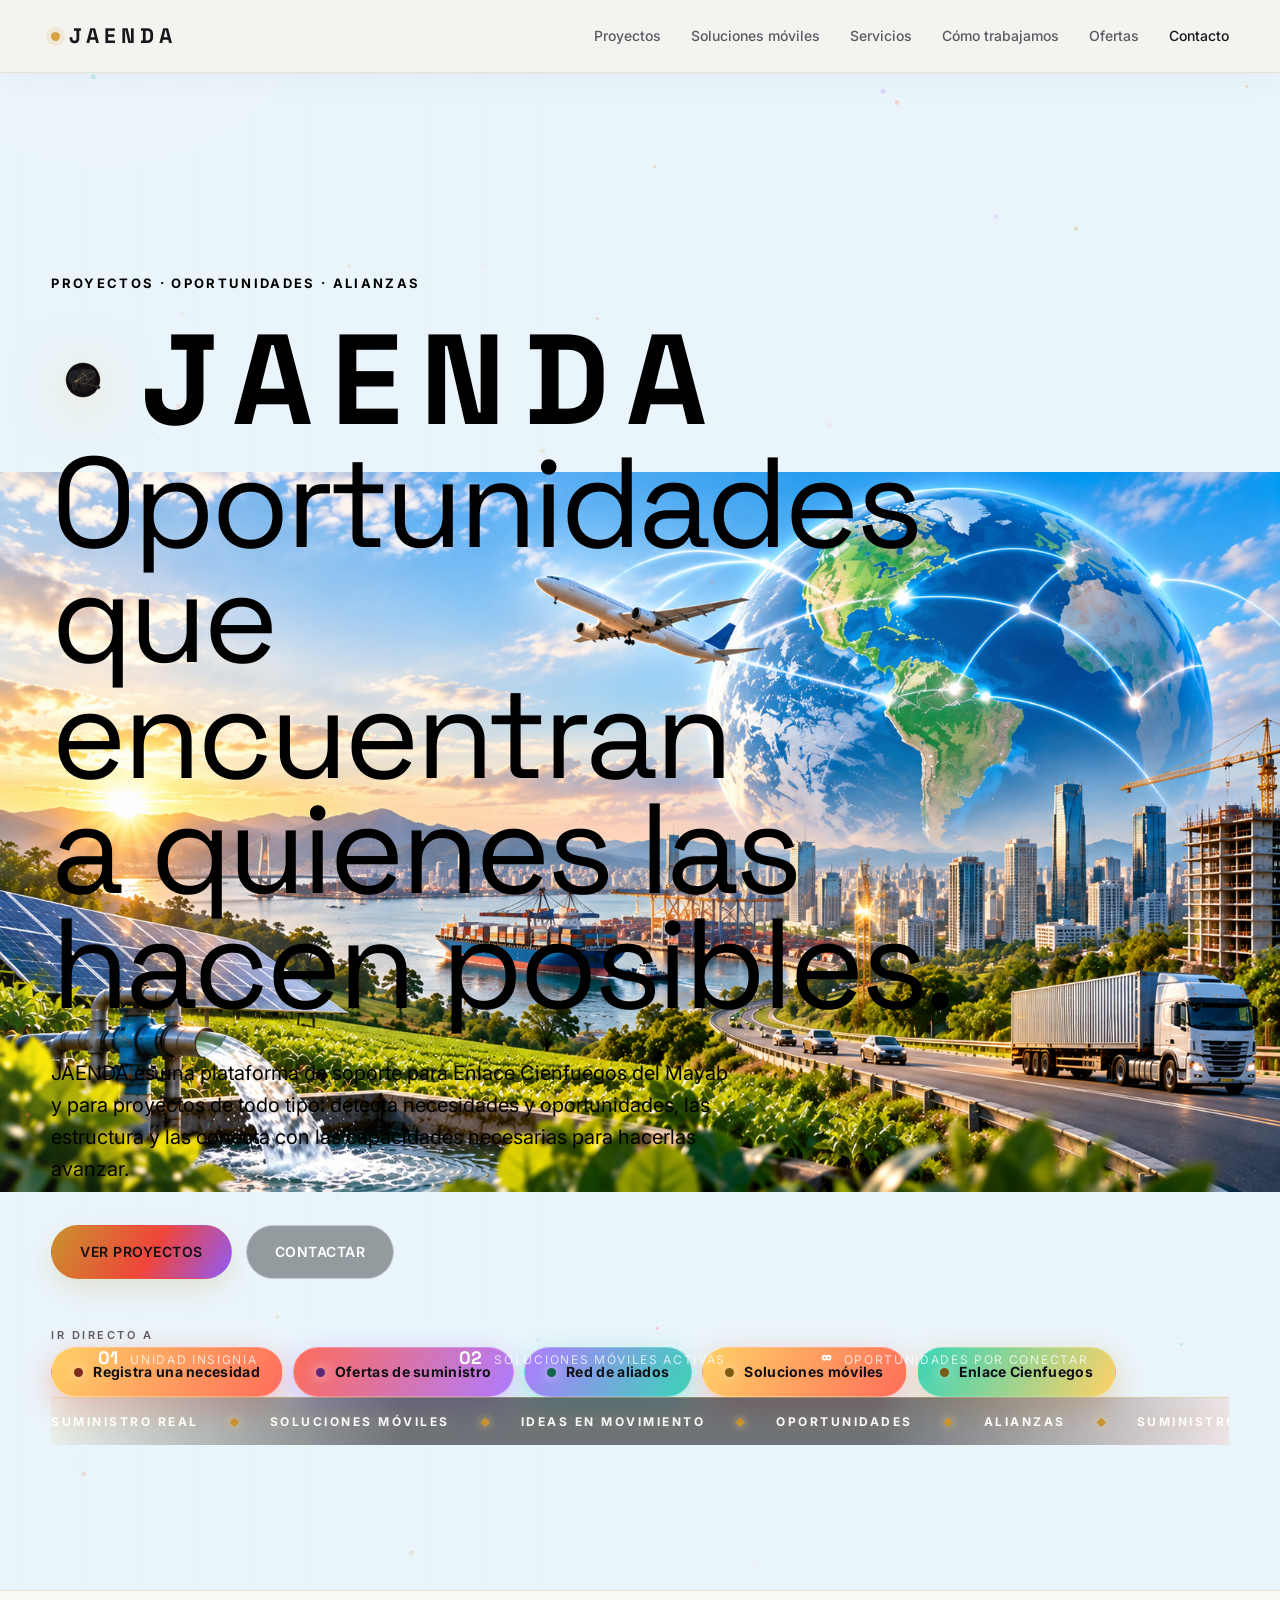
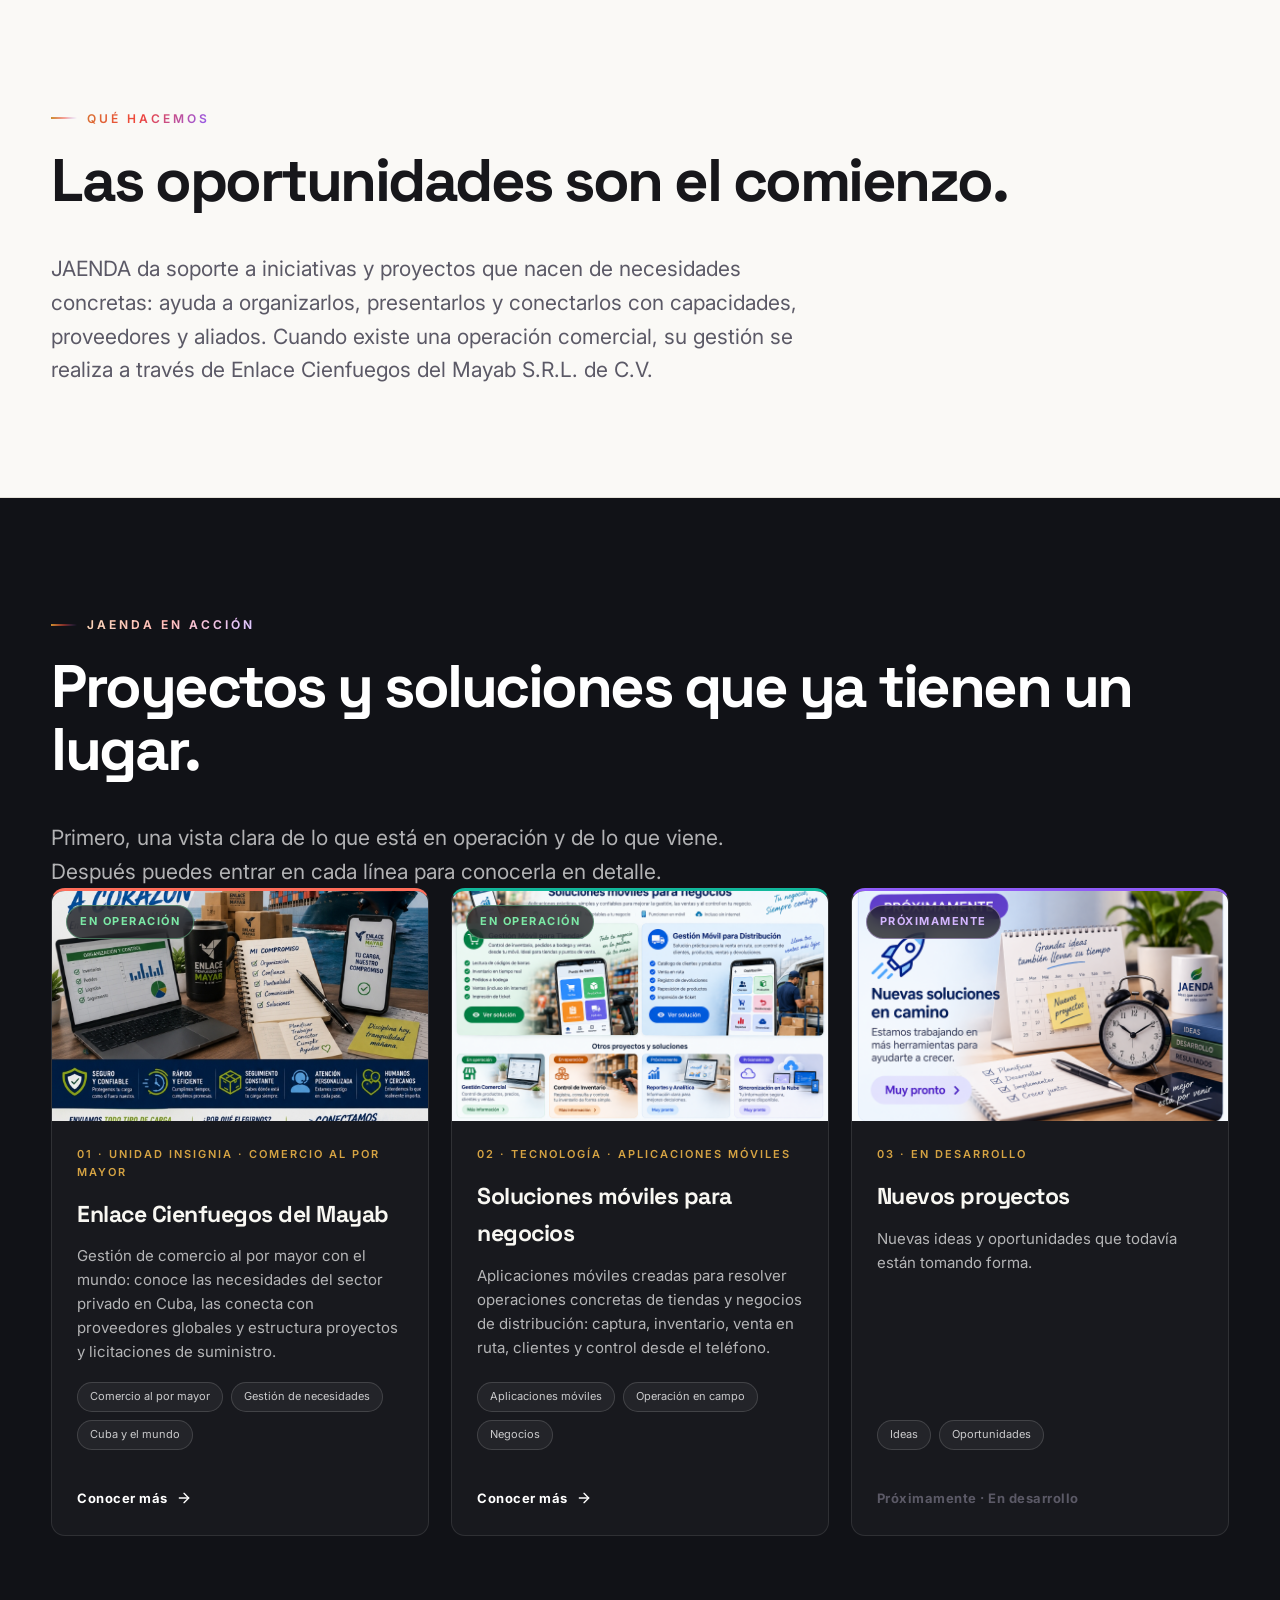
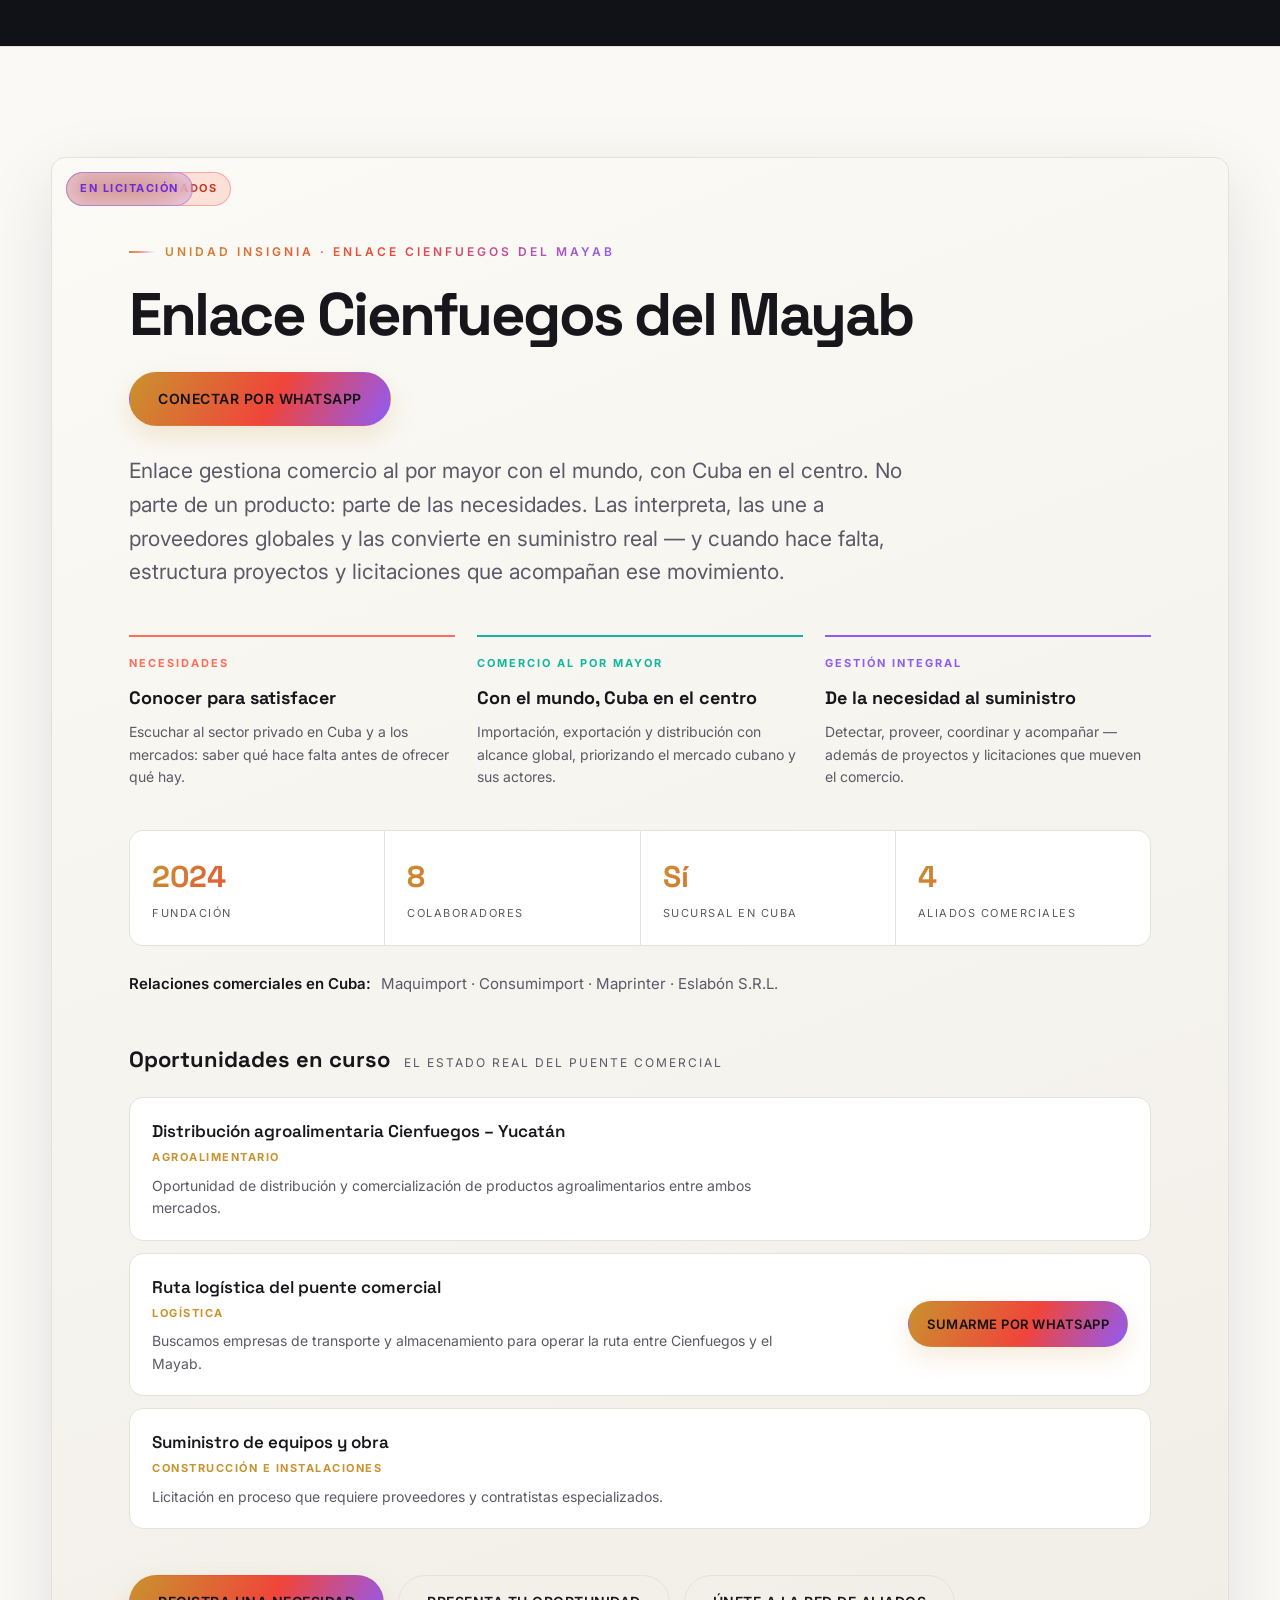
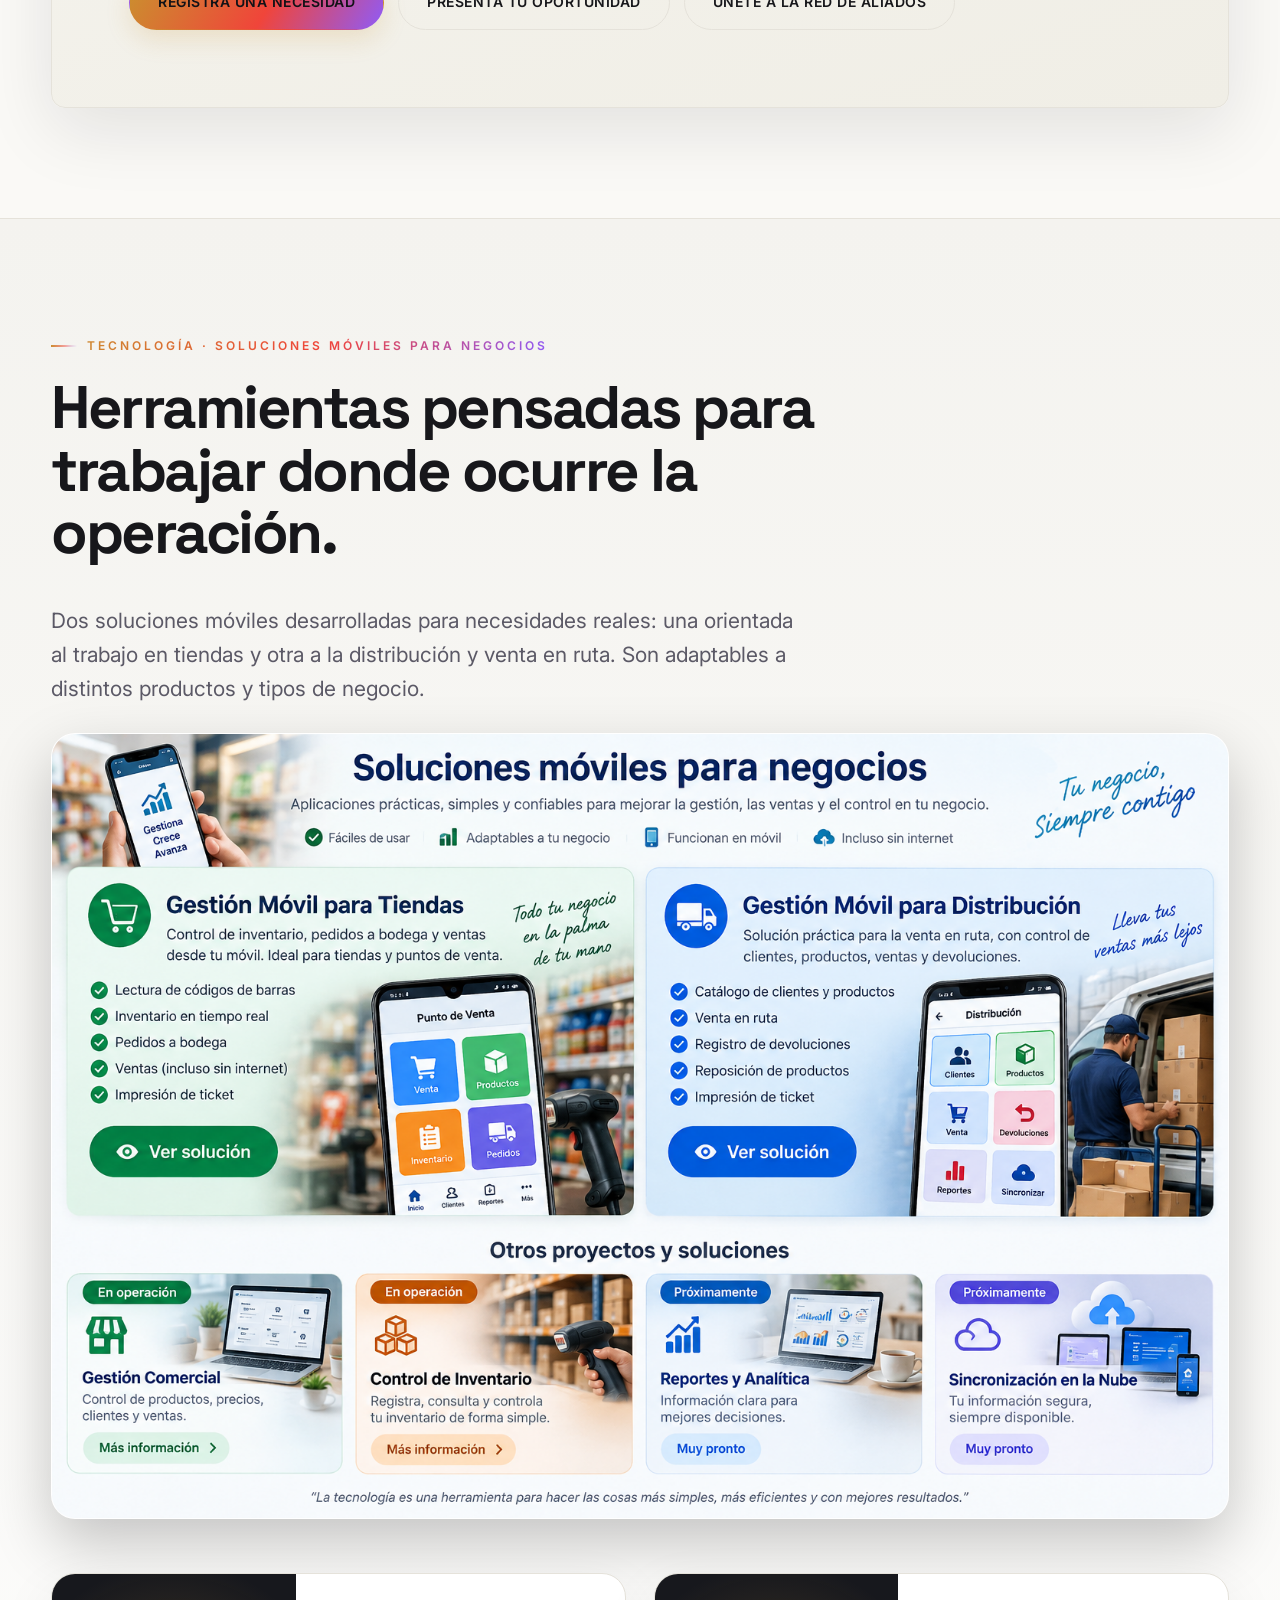
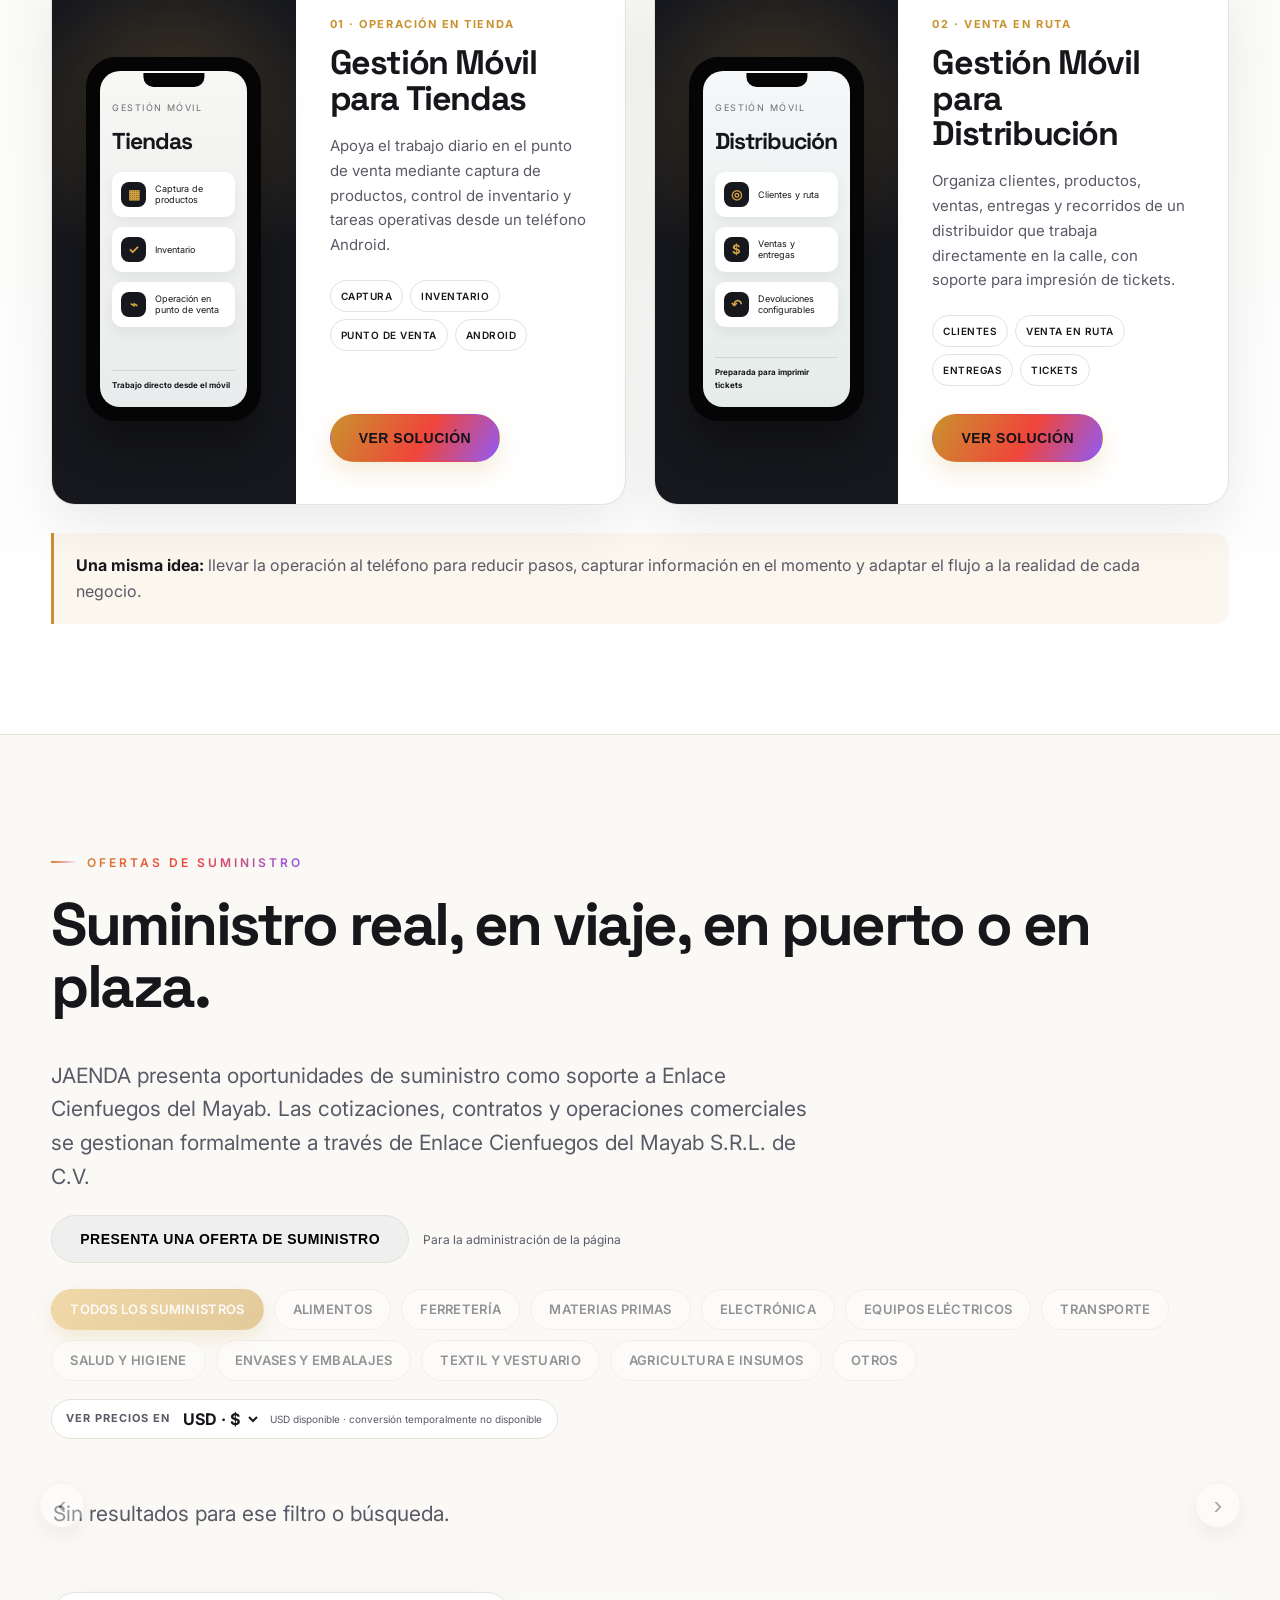
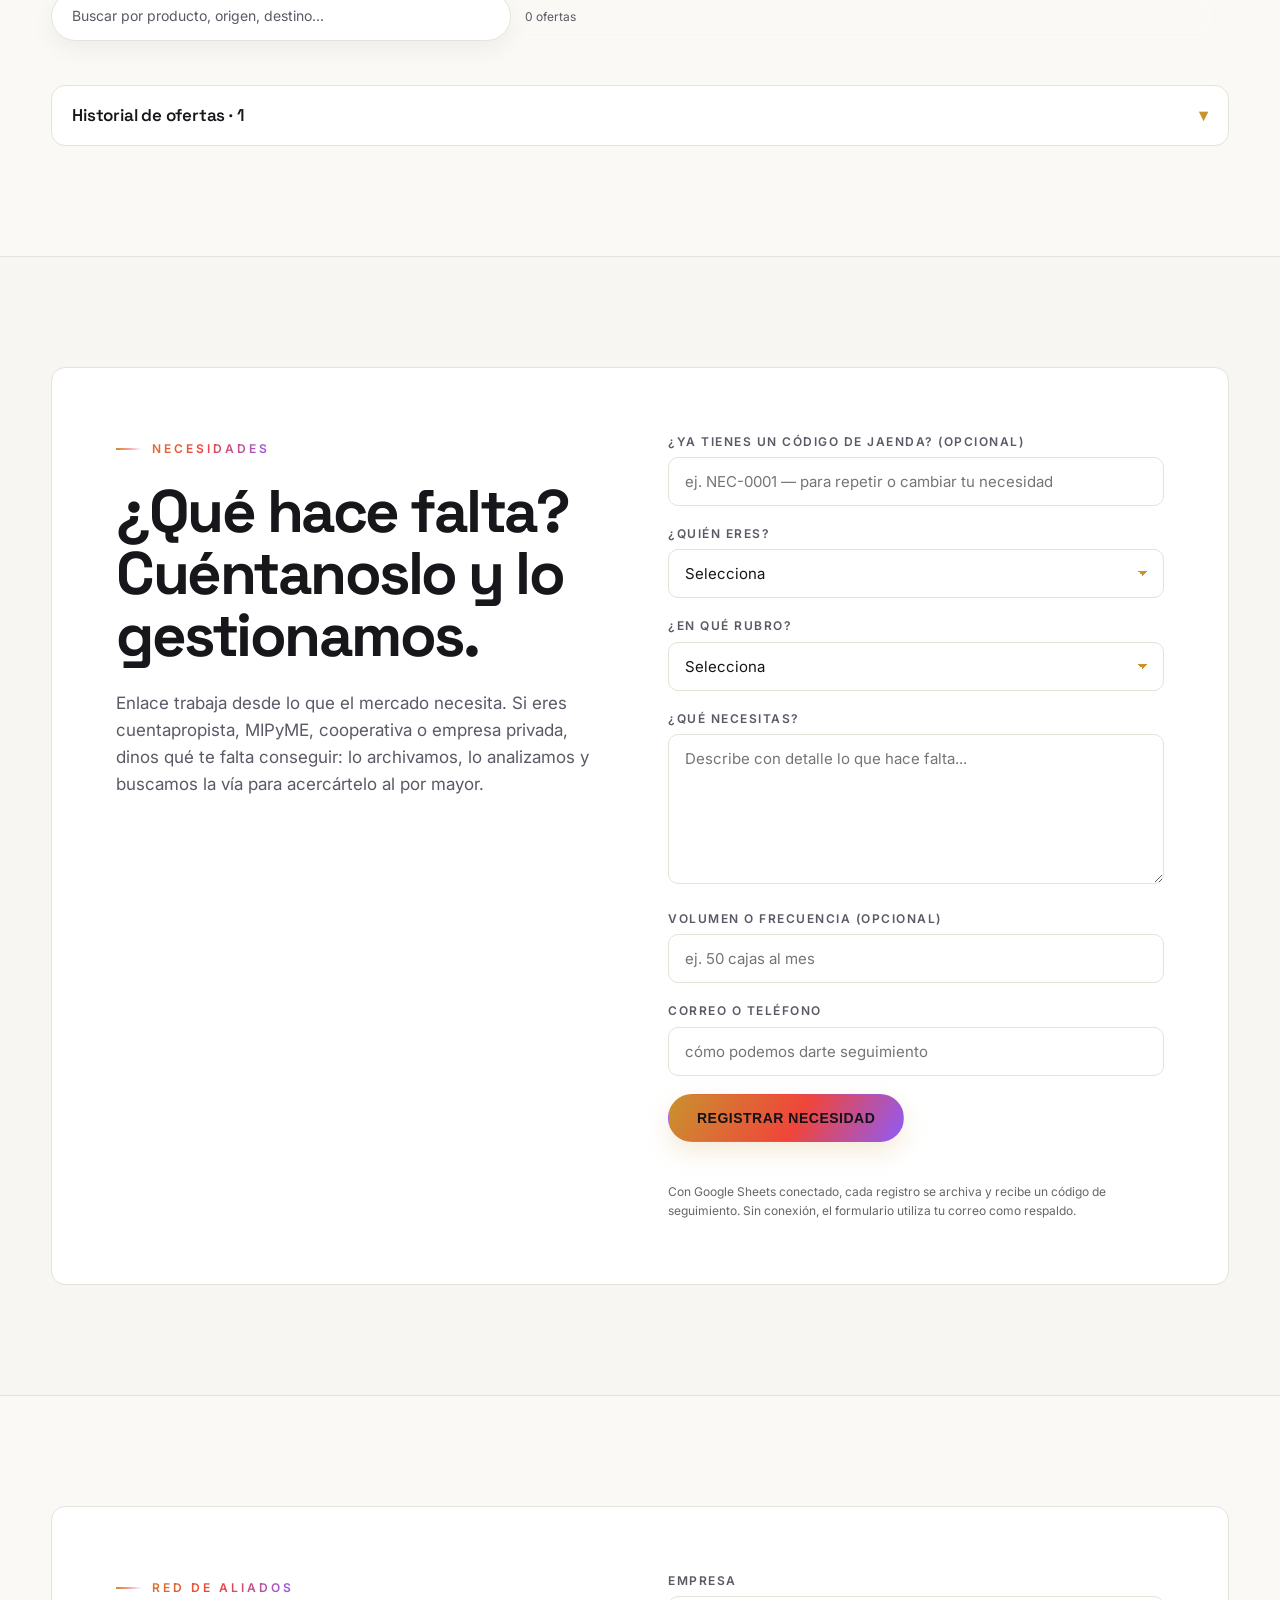
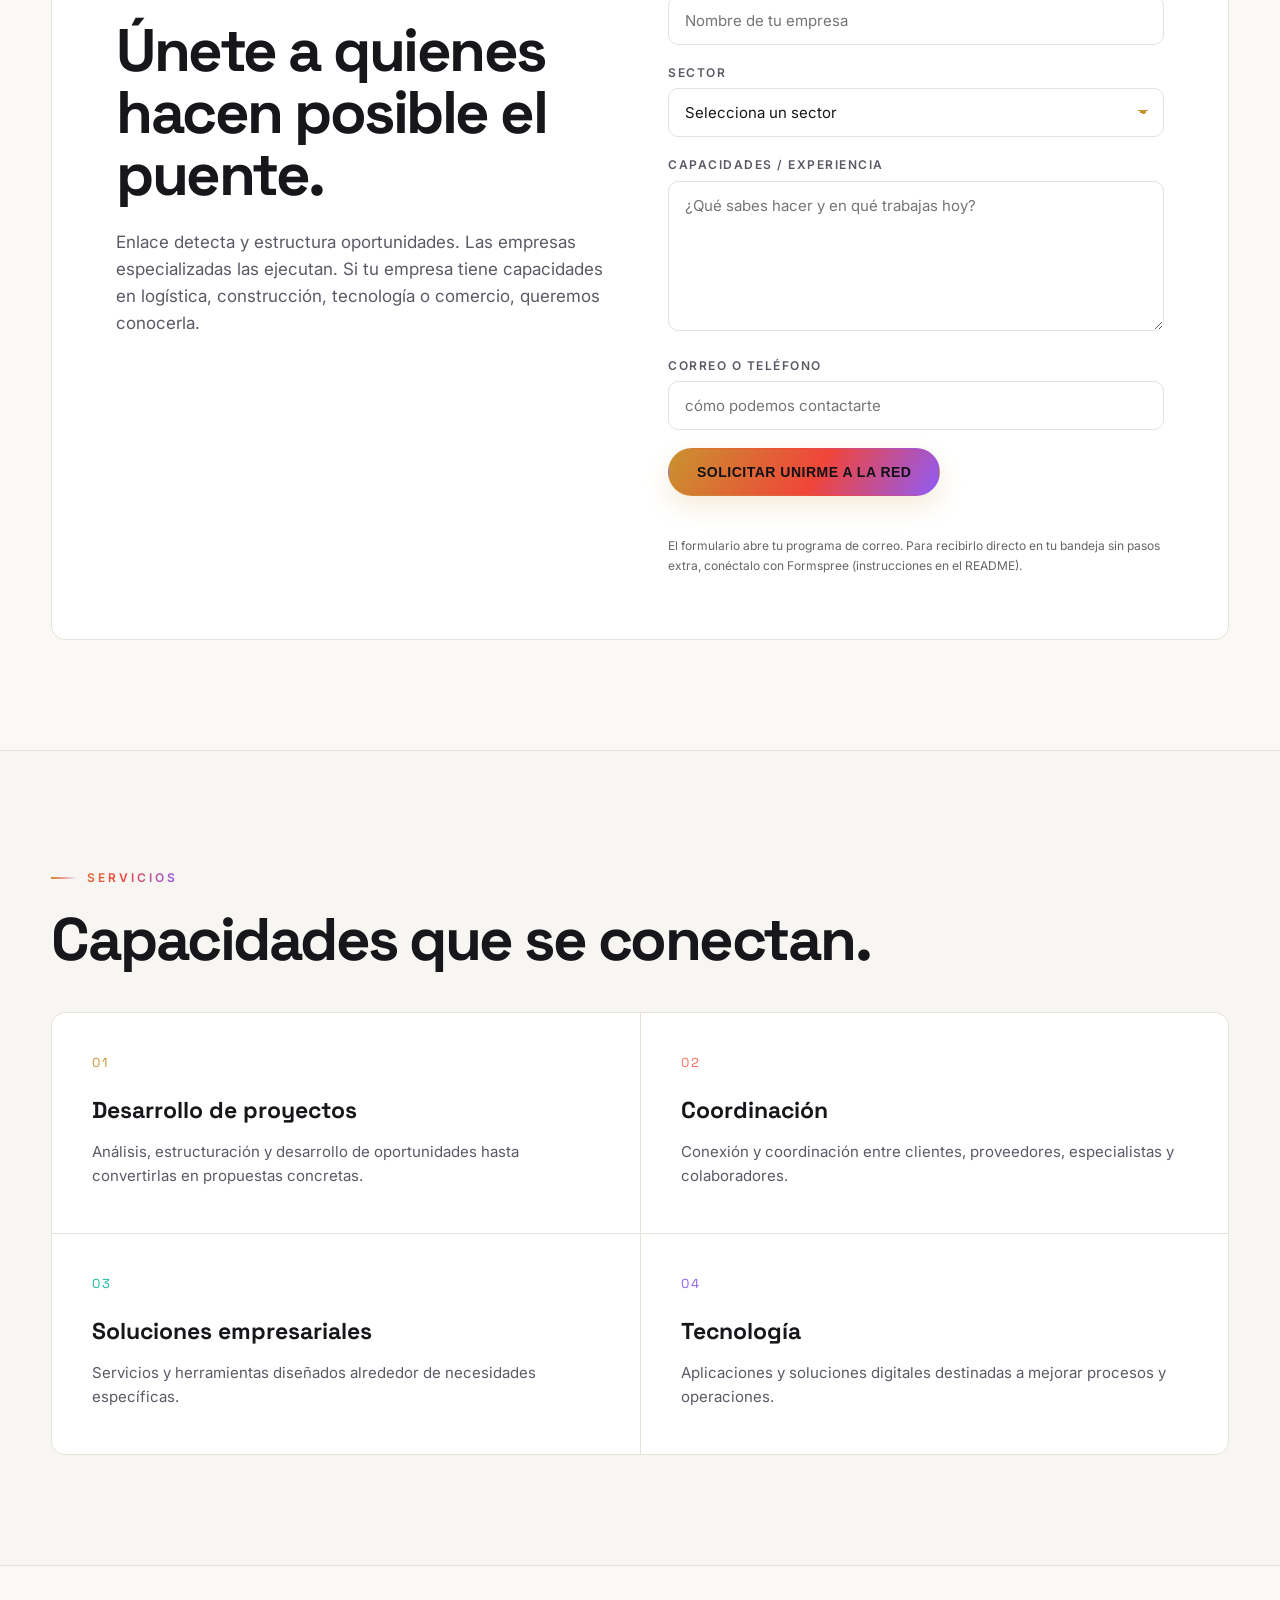
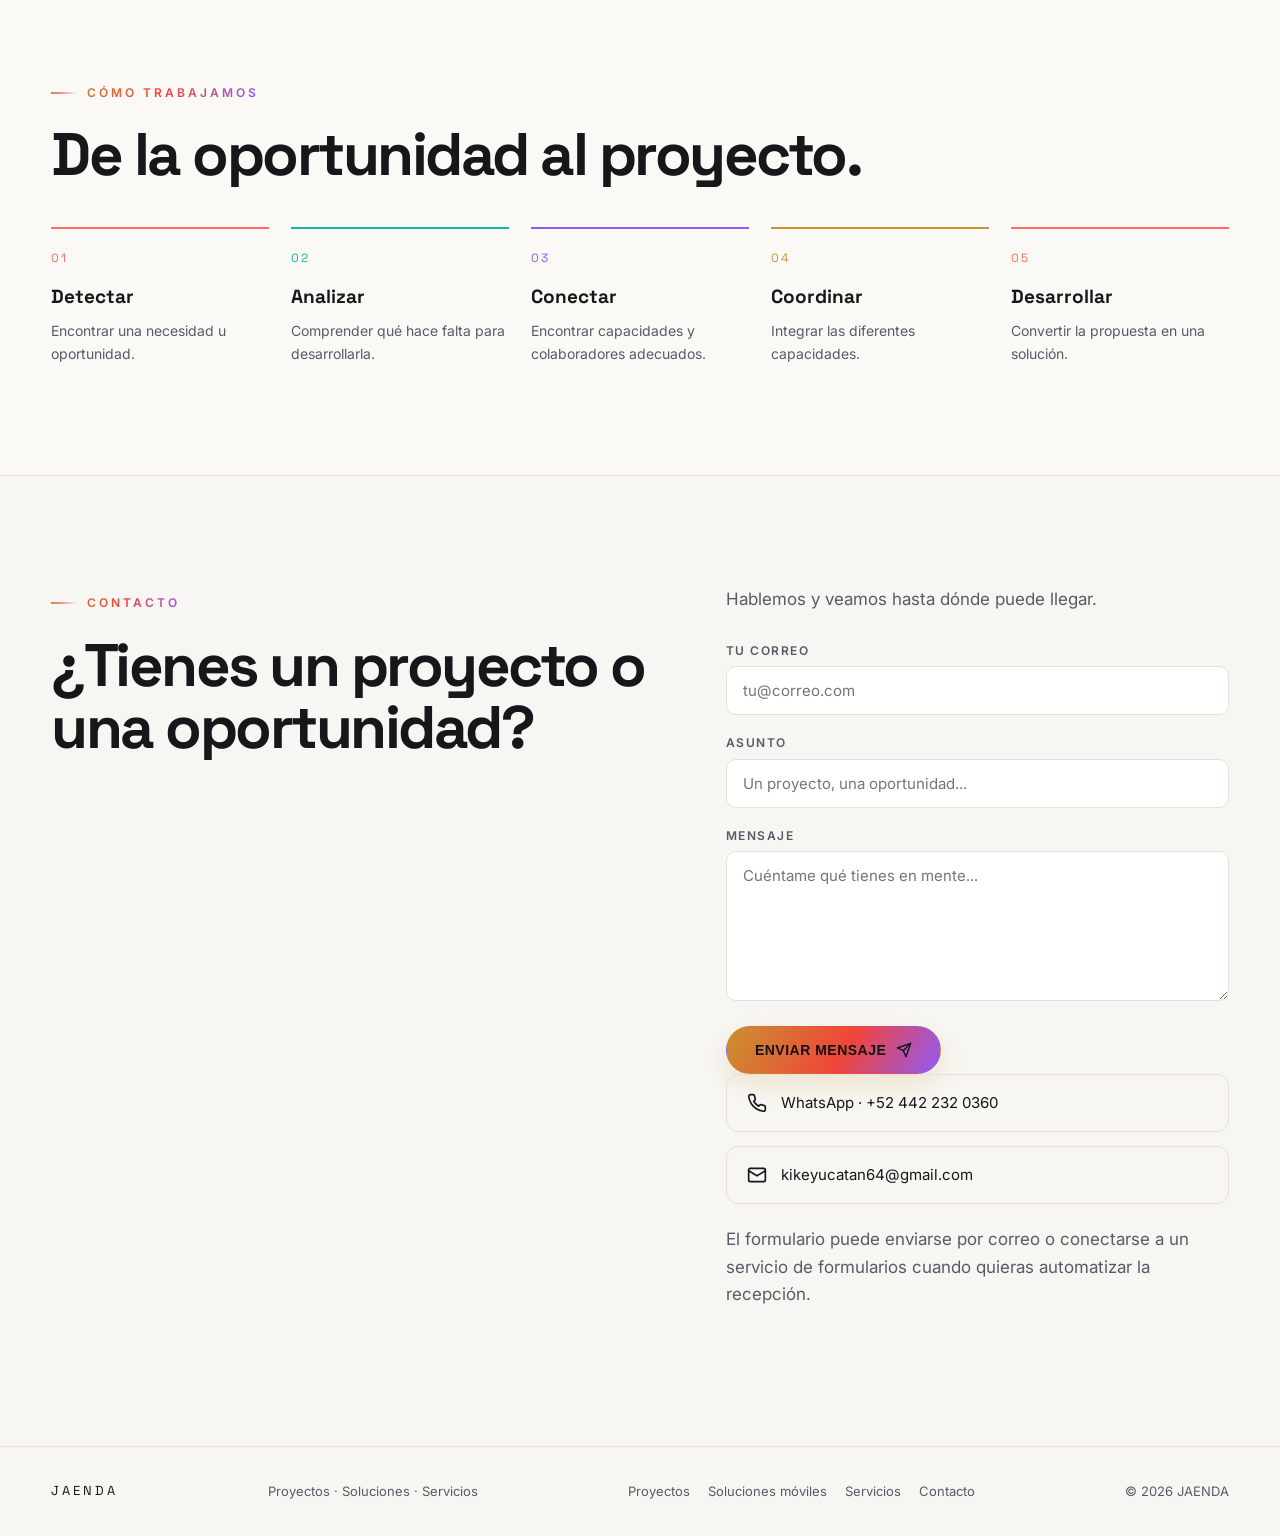
==== commit 1ecb749e: "v=71: publicar version real CORREGIDA-1 (UTF-8 correcto, apps moviles, diseno completo) + panel scro" ====
--- a/index.html
+++ b/index.html
@@ -1,10 +1,10 @@
-﻿<!DOCTYPE html>
+<!DOCTYPE html>
 <html lang="es">
 <head>
   <meta charset="UTF-8">
   <meta name="viewport" content="width=device-width, initial-scale=1.0">
 
-  <title>JAENDA â€” Proyectos, Soluciones y Servicios</title>
+  <title>JAENDA — Proyectos, Soluciones y Servicios</title>
 
   <meta name="description"
         content="JAENDA. Ideas que encuentran su camino. Proyectos, soluciones y servicios que conectan oportunidades.">
@@ -12,7 +12,7 @@
 
   <meta property="og:type" content="website">
   <meta property="og:url" content="https://ejdans620715-coder.github.io/PORTAFOLIO/">
-  <meta property="og:title" content="JAENDA â€” Ideas que encuentran su camino">
+  <meta property="og:title" content="JAENDA — Ideas que encuentran su camino">
   <meta property="og:description"
         content="Proyectos, soluciones y servicios que nacen de oportunidades concretas.">
   <meta property="og:image" content="https://ejdans620715-coder.github.io/PORTAFOLIO/portada-jaenda.png">
@@ -21,7 +21,7 @@
   <meta property="og:image:alt" content="JAENDA">
   <meta property="og:site_name" content="JAENDA">
   <meta name="twitter:card" content="summary_large_image">
-  <meta name="twitter:title" content="JAENDA â€” Ideas que encuentran su camino">
+  <meta name="twitter:title" content="JAENDA — Ideas que encuentran su camino">
   <meta name="twitter:description"
         content="Proyectos, soluciones y servicios que nacen de oportunidades concretas.">
   <meta name="twitter:image" content="https://ejdans620715-coder.github.io/PORTAFOLIO/portada-jaenda.png">
@@ -32,7 +32,7 @@
   <link rel="preconnect" href="https://fonts.gstatic.com" crossorigin>
   <link href="https://fonts.googleapis.com/css2?family=Inter:wght@400;500;600&family=Space+Grotesk:wght@400;600;700&display=swap" rel="stylesheet">
 
-<link rel="stylesheet" href="style.css?v=70">
+<link rel="stylesheet" href="style.css?v=71">
     <link rel="icon" type="image/svg+xml" href="logo.svg">
 </head>
 
@@ -45,15 +45,15 @@
       <nav>
         <a class="logo" href="#top" aria-label="JAENDA, inicio">JAENDA</a>
 
-        <button id="burger" class="burger" aria-label="Abrir menÃº" aria-expanded="false">
+        <button id="burger" class="burger" aria-label="Abrir menú" aria-expanded="false">
           <span></span><span></span><span></span>
         </button>
 
         <div class="menu" id="menu">
           <a href="#proyectos">Proyectos</a>
-          <a href="#soluciones">Soluciones mÃ³viles</a>
+          <a href="#soluciones">Soluciones móviles</a>
           <a href="#servicios">Servicios</a>
-          <a href="#metodo">CÃ³mo trabajamos</a>
+          <a href="#metodo">Cómo trabajamos</a>
           <a href="#ofertas">Ofertas</a>
           <a href="#contacto">Contacto</a>
         </div>
@@ -77,10 +77,10 @@
         <div class="wv" id="wv" aria-hidden="true"></div>
         <div class="container">
         <div class="reveal in">
-          <div class="eyebrow">Proyectos Â· Oportunidades Â· Alianzas</div>
+          <div class="eyebrow">Proyectos · Oportunidades · Alianzas</div>
 
 <h1 id="hero-title" class="hero-title-fx">
-            <span class="jlogo"><img src="logo.svg" alt="Logo JAENDA â€” mapa del mundo con rutas"></span>
+            <span class="jlogo"><img src="logo.svg" alt="Logo JAENDA — mapa del mundo con rutas"></span>
             <span class="jnombre">JAENDA</span>
             <span class="thin">Oportunidades que <em class="accent" style="font-style:normal">encuentran a quienes las hacen posibles</em>.</span>
           </h1>
@@ -100,33 +100,33 @@
               <a class="qn" href="#necesidades"><i class="qi qi-a"></i>Registra una necesidad</a>
               <a class="qo" href="#ofertas"><i class="qi qi-b"></i>Ofertas de suministro</a>
               <a class="qr" href="#aliados"><i class="qi qi-d"></i>Red de aliados</a>
-              <a class="qt" href="#soluciones"><i class="qi qi-c"></i>Soluciones mÃ³viles</a>
+              <a class="qt" href="#soluciones"><i class="qi qi-c"></i>Soluciones móviles</a>
               <a class="qe" href="#enlace"><i class="qi qi-c"></i>Enlace Cienfuegos</a>
 </div>
         </div>
       </div>
       <div class="hero-stats" aria-label="Resumen de JAENDA">
         <div><strong>01</strong><span>unidad insignia</span></div>
-        <div><strong>02</strong><span>soluciones mÃ³viles activas</span></div>
-        <div><strong>âˆž</strong><span>oportunidades por conectar</span></div>
+        <div><strong>02</strong><span>soluciones móviles activas</span></div>
+        <div><strong>∞</strong><span>oportunidades por conectar</span></div>
       </div>
       <div class="cinta" aria-hidden="true">
         <div class="cinta-track">
-          <span>Suministro real</span><i>â—†</i><span>Soluciones mÃ³viles</span><i>â—†</i><span>Ideas en movimiento</span><i>â—†</i><span>Oportunidades</span><i>â—†</i><span>Alianzas</span><i>â—†</i>
-          <span>Suministro real</span><i>â—†</i><span>Soluciones mÃ³viles</span><i>â—†</i><span>Ideas en movimiento</span><i>â—†</i><span>Oportunidades</span><i>â—†</i><span>Alianzas</span><i>â—†</i>
-        </div>
-      </div>
-    </section>
-
-    <!-- ============ PRESENTACIÃ“N ============ -->
+          <span>Suministro real</span><i>◆</i><span>Soluciones móviles</span><i>◆</i><span>Ideas en movimiento</span><i>◆</i><span>Oportunidades</span><i>◆</i><span>Alianzas</span><i>◆</i>
+          <span>Suministro real</span><i>◆</i><span>Soluciones móviles</span><i>◆</i><span>Ideas en movimiento</span><i>◆</i><span>Oportunidades</span><i>◆</i><span>Alianzas</span><i>◆</i>
+        </div>
+      </div>
+    </section>
+
+    <!-- ============ PRESENTACIÓN ============ -->
 
     <section id="quehacemos">
       <div class="container">
         <div class="reveal">
-          <div class="section-tag">QuÃ© hacemos</div>
+          <div class="section-tag">Qué hacemos</div>
           <h2>Las oportunidades son el comienzo.</h2>
           <p class="lead">
-            JAENDA da soporte a iniciativas y proyectos que nacen de necesidades concretas: ayuda a organizarlos, presentarlos y conectarlos con capacidades, proveedores y aliados. Cuando existe una operaciÃ³n comercial, su gestiÃ³n se realiza a travÃ©s de Enlace Cienfuegos del Mayab S.R.L. de C.V.
+            JAENDA da soporte a iniciativas y proyectos que nacen de necesidades concretas: ayuda a organizarlos, presentarlos y conectarlos con capacidades, proveedores y aliados. Cuando existe una operación comercial, su gestión se realiza a través de Enlace Cienfuegos del Mayab S.R.L. de C.V.
           </p>
         </div>
       </div>
@@ -137,13 +137,13 @@
     <section id="proyectos">
       <div class="container">
         <div class="reveal">
-          <div class="section-tag">JAENDA en acciÃ³n</div>
+          <div class="section-tag">JAENDA en acción</div>
           <h2>Proyectos y soluciones que ya tienen un lugar.</h2>
-          <p class="lead">Primero, una vista clara de lo que estÃ¡ en operaciÃ³n y de lo que viene. DespuÃ©s puedes entrar en cada lÃ­nea para conocerla en detalle.</p>
+          <p class="lead">Primero, una vista clara de lo que está en operación y de lo que viene. Después puedes entrar en cada línea para conocerla en detalle.</p>
         </div>
 
         <div class="projects" id="proyectos-grid">
-          <!-- Generado automÃ¡ticamente desde proyectos.json -->
+          <!-- Generado automáticamente desde proyectos.json -->
         </div>
 
         <noscript>
@@ -161,7 +161,7 @@
     <section id="enlace">
       <div class="container">
         <div class="flagship reveal">
-          <div class="section-tag">Unidad insignia Â· Enlace Cienfuegos del Mayab</div>
+          <div class="section-tag">Unidad insignia · Enlace Cienfuegos del Mayab</div>
 
           <div class="flagship-head">
             <h2>Enlace Cienfuegos del Mayab</h2>
@@ -172,38 +172,38 @@
             Enlace gestiona comercio al por mayor con el mundo, con Cuba
             en el centro. No parte de un producto: parte de las necesidades.
             Las interpreta, las une a proveedores globales y las convierte
-            en suministro real â€” y cuando hace falta, estructura proyectos
-            y licitaciones que acompaÃ±an ese movimiento.
+            en suministro real — y cuando hace falta, estructura proyectos
+            y licitaciones que acompañan ese movimiento.
           </p>
 
           <div class="pillars">
             <div class="pillar">
               <div class="k">Necesidades</div>
               <h4>Conocer para satisfacer</h4>
-              <p>Escuchar al sector privado en Cuba y a los mercados: saber quÃ© hace falta antes de ofrecer quÃ© hay.</p>
+              <p>Escuchar al sector privado en Cuba y a los mercados: saber qué hace falta antes de ofrecer qué hay.</p>
             </div>
             <div class="pillar">
               <div class="k">Comercio al por mayor</div>
               <h4>Con el mundo, Cuba en el centro</h4>
-              <p>ImportaciÃ³n, exportaciÃ³n y distribuciÃ³n con alcance global, priorizando el mercado cubano y sus actores.</p>
+              <p>Importación, exportación y distribución con alcance global, priorizando el mercado cubano y sus actores.</p>
             </div>
             <div class="pillar">
-              <div class="k">GestiÃ³n integral</div>
+              <div class="k">Gestión integral</div>
               <h4>De la necesidad al suministro</h4>
-              <p>Detectar, proveer, coordinar y acompaÃ±ar â€” ademÃ¡s de proyectos y licitaciones que mueven el comercio.</p>
+              <p>Detectar, proveer, coordinar y acompañar — además de proyectos y licitaciones que mueven el comercio.</p>
             </div>
           </div>
 
           <div class="ficha">
-            <div class="stat"><span class="s-num">2024</span><span class="s-k">FundaciÃ³n</span></div>
+            <div class="stat"><span class="s-num">2024</span><span class="s-k">Fundación</span></div>
             <div class="stat"><span class="s-num">8</span><span class="s-k">Colaboradores</span></div>
-            <div class="stat"><span class="s-num">SÃ­</span><span class="s-k">Sucursal en Cuba</span></div>
+            <div class="stat"><span class="s-num">Sí</span><span class="s-k">Sucursal en Cuba</span></div>
             <div class="stat"><span class="s-num">4</span><span class="s-k">Aliados comerciales</span></div>
           </div>
 
           <div class="rels">
             <span class="rels-k">Relaciones comerciales en Cuba:</span>
-            Maquimport Â· Consumimport Â· Maprinter Â· EslabÃ³n S.R.L.
+            Maquimport · Consumimport · Maprinter · Eslabón S.R.L.
           </div>
 
           <div class="opps-head">
@@ -217,25 +217,25 @@
           <div class="flagship-cta">
             <a class="btn gold" href="#necesidades">Registra una necesidad</a>
             <a class="btn ghost" href="mailto:kikeyucatan64@gmail.com">Presenta tu oportunidad</a>
-            <a class="btn ghost" href="#aliados">Ãšnete a la red de aliados</a>
-          </div>
-        </div>
-      </div>
-    </section>
-
-
-    <!-- ============ SOLUCIONES MÃ“VILES ============ -->
+            <a class="btn ghost" href="#aliados">Únete a la red de aliados</a>
+          </div>
+        </div>
+      </div>
+    </section>
+
+
+    <!-- ============ SOLUCIONES MÓVILES ============ -->
 
     <section id="soluciones" class="soluciones-section">
       <div class="container">
         <div class="reveal soluciones-intro">
-          <div class="section-tag">TecnologÃ­a Â· Soluciones mÃ³viles para negocios</div>
-          <h2>Herramientas pensadas para trabajar donde ocurre la operaciÃ³n.</h2>
-          <p class="lead">Dos soluciones mÃ³viles desarrolladas para necesidades reales: una orientada al trabajo en tiendas y otra a la distribuciÃ³n y venta en ruta. Son adaptables a distintos productos y tipos de negocio.</p>
+          <div class="section-tag">Tecnología · Soluciones móviles para negocios</div>
+          <h2>Herramientas pensadas para trabajar donde ocurre la operación.</h2>
+          <p class="lead">Dos soluciones móviles desarrolladas para necesidades reales: una orientada al trabajo en tiendas y otra a la distribución y venta en ruta. Son adaptables a distintos productos y tipos de negocio.</p>
         </div>
 
         <figure class="soluciones-banner reveal">
-          <img src="soluciones-moviles-jaenda.png" alt="PresentaciÃ³n visual de las soluciones mÃ³viles de JAENDA para tiendas y distribuciÃ³n">
+          <img src="soluciones-moviles-jaenda.png" alt="Presentación visual de las soluciones móviles de JAENDA para tiendas y distribución">
         </figure>
 
         <div class="soluciones-grid">
@@ -244,21 +244,21 @@
               <div class="phone-mock">
                 <div class="phone-top"></div>
                 <div class="phone-screen tienda-screen">
-                  <div class="app-bar">GestiÃ³n MÃ³vil</div>
+                  <div class="app-bar">Gestión Móvil</div>
                   <div class="app-title">Tiendas</div>
-                  <div class="app-tile"><b>â–¦</b><span>Captura de productos</span></div>
-                  <div class="app-tile"><b>âœ“</b><span>Inventario</span></div>
-                  <div class="app-tile"><b>âŒ</b><span>OperaciÃ³n en punto de venta</span></div>
-                  <div class="app-bottom">Trabajo directo desde el mÃ³vil</div>
+                  <div class="app-tile"><b>▦</b><span>Captura de productos</span></div>
+                  <div class="app-tile"><b>✓</b><span>Inventario</span></div>
+                  <div class="app-tile"><b>⌁</b><span>Operación en punto de venta</span></div>
+                  <div class="app-bottom">Trabajo directo desde el móvil</div>
                 </div>
               </div>
             </div>
             <div class="solucion-body">
-              <div class="solucion-num">01 Â· OPERACIÃ“N EN TIENDA</div>
-              <h3>GestiÃ³n MÃ³vil para Tiendas</h3>
-              <p>Apoya el trabajo diario en el punto de venta mediante captura de productos, control de inventario y tareas operativas desde un telÃ©fono Android.</p>
+              <div class="solucion-num">01 · OPERACIÓN EN TIENDA</div>
+              <h3>Gestión Móvil para Tiendas</h3>
+              <p>Apoya el trabajo diario en el punto de venta mediante captura de productos, control de inventario y tareas operativas desde un teléfono Android.</p>
               <div class="solucion-tags"><span>Captura</span><span>Inventario</span><span>Punto de venta</span><span>Android</span></div>
-              <button type="button" class="btn gold solucion-ver" data-solucion="tiendas">Ver soluciÃ³n</button>
+              <button type="button" class="btn gold solucion-ver" data-solucion="tiendas">Ver solución</button>
             </div>
           </article>
 
@@ -267,27 +267,27 @@
               <div class="phone-mock">
                 <div class="phone-top"></div>
                 <div class="phone-screen ruta-screen">
-                  <div class="app-bar">GestiÃ³n MÃ³vil</div>
-                  <div class="app-title">DistribuciÃ³n</div>
-                  <div class="app-tile"><b>â—Ž</b><span>Clientes y ruta</span></div>
+                  <div class="app-bar">Gestión Móvil</div>
+                  <div class="app-title">Distribución</div>
+                  <div class="app-tile"><b>◎</b><span>Clientes y ruta</span></div>
                   <div class="app-tile"><b>$</b><span>Ventas y entregas</span></div>
-                  <div class="app-tile"><b>â†¶</b><span>Devoluciones configurables</span></div>
+                  <div class="app-tile"><b>↶</b><span>Devoluciones configurables</span></div>
                   <div class="app-bottom">Preparada para imprimir tickets</div>
                 </div>
               </div>
             </div>
             <div class="solucion-body">
-              <div class="solucion-num">02 Â· VENTA EN RUTA</div>
-              <h3>GestiÃ³n MÃ³vil para DistribuciÃ³n</h3>
-              <p>Organiza clientes, productos, ventas, entregas y recorridos de un distribuidor que trabaja directamente en la calle, con soporte para impresiÃ³n de tickets.</p>
+              <div class="solucion-num">02 · VENTA EN RUTA</div>
+              <h3>Gestión Móvil para Distribución</h3>
+              <p>Organiza clientes, productos, ventas, entregas y recorridos de un distribuidor que trabaja directamente en la calle, con soporte para impresión de tickets.</p>
               <div class="solucion-tags"><span>Clientes</span><span>Venta en ruta</span><span>Entregas</span><span>Tickets</span></div>
-              <button type="button" class="btn gold solucion-ver" data-solucion="distribucion">Ver soluciÃ³n</button>
+              <button type="button" class="btn gold solucion-ver" data-solucion="distribucion">Ver solución</button>
             </div>
           </article>
         </div>
 
         <div class="soluciones-note reveal">
-          <strong>Una misma idea:</strong> llevar la operaciÃ³n al telÃ©fono para reducir pasos, capturar informaciÃ³n en el momento y adaptar el flujo a la realidad de cada negocio.
+          <strong>Una misma idea:</strong> llevar la operación al teléfono para reducir pasos, capturar información en el momento y adaptar el flujo a la realidad de cada negocio.
         </div>
       </div>
     </section>
@@ -300,13 +300,13 @@
           <div class="section-tag">Ofertas de suministro</div>
           <h2>Suministro real, en viaje, en puerto o en plaza.</h2>
           <p class="lead">
-            JAENDA presenta oportunidades de suministro como soporte a Enlace Cienfuegos del Mayab. Las cotizaciones, contratos y operaciones comerciales se gestionan formalmente a travÃ©s de Enlace Cienfuegos del Mayab S.R.L. de C.V.
+            JAENDA presenta oportunidades de suministro como soporte a Enlace Cienfuegos del Mayab. Las cotizaciones, contratos y operaciones comerciales se gestionan formalmente a través de Enlace Cienfuegos del Mayab S.R.L. de C.V.
           </p>
           <div class="gestion-cta">
             <button id="btn-gestion" type="button" class="btn ghost">
               Presenta una oferta de suministro
             </button>
-            <span class="gestion-cta-note">Para la administraciÃ³n de la pÃ¡gina</span>
+            <span class="gestion-cta-note">Para la administración de la página</span>
           </div>
         </div>
 
@@ -315,18 +315,18 @@
           <div class="moneda-control">
             <label for="moneda-selector">Ver precios en</label>
             <select id="moneda-selector" aria-label="Seleccionar moneda">
-              <option value="USD">USD Â· $</option>
-              <option value="EUR">EUR Â· â‚¬</option>
-              <option value="MXN">MXN Â· $</option>
+              <option value="USD">USD · $</option>
+              <option value="EUR">EUR · €</option>
+              <option value="MXN">MXN · $</option>
             </select>
             <span id="moneda-estado" class="moneda-estado">Base: USD</span>
           </div>
         </div>
 
         <div class="vitrina">
-          <button type="button" class="vitrina-nav vitrina-prev" id="vitrina-prev" aria-label="Anterior">â€¹</button>
+          <button type="button" class="vitrina-nav vitrina-prev" id="vitrina-prev" aria-label="Anterior">‹</button>
           <div class="vitrina-pista" id="vitrina-pista"></div>
-          <button type="button" class="vitrina-nav vitrina-next" id="vitrina-next" aria-label="Siguiente">â€º</button>
+          <button type="button" class="vitrina-nav vitrina-next" id="vitrina-next" aria-label="Siguiente">›</button>
           <div class="vitrina-pagina" id="vitrina-pagina"></div>
         </div>
 
@@ -357,12 +357,12 @@
         <div class="aliados reveal">
           <div class="aliados-copy">
             <div class="section-tag">Necesidades</div>
-            <h2>Â¿QuÃ© hace falta? CuÃ©ntanoslo y lo gestionamos.</h2>
+            <h2>¿Qué hace falta? Cuéntanoslo y lo gestionamos.</h2>
             <p>
               Enlace trabaja desde lo que el mercado necesita. Si eres
               cuentapropista, MIPyME, cooperativa o empresa privada,
-              dinos quÃ© te falta conseguir: lo archivamos, lo analizamos
-              y buscamos la vÃ­a para acercÃ¡rtelo al por mayor.
+              dinos qué te falta conseguir: lo archivamos, lo analizamos
+              y buscamos la vía para acercártelo al por mayor.
             </p>
             <div class="aliados-sectores">
               <span class="tag">Insumos y materias primas</span>
@@ -375,18 +375,18 @@
 
           <form id="necesidades-form" class="contact-form aliados-form" data-email="kikeyucatan64@gmail.com">
             <div>
-              <label for="n-codigo">Â¿Ya tienes un cÃ³digo de JAENDA? (opcional)</label>
-              <input type="text" id="n-codigo" name="codigoAnterior" placeholder="ej. NEC-0001 â€” para repetir o cambiar tu necesidad" autocomplete="off">
+              <label for="n-codigo">¿Ya tienes un código de JAENDA? (opcional)</label>
+              <input type="text" id="n-codigo" name="codigoAnterior" placeholder="ej. NEC-0001 — para repetir o cambiar tu necesidad" autocomplete="off">
             </div>
             <div id="n-modo-wrap" style="display:none;">
-              <label for="n-modo">Al enviar con tu cÃ³digo, quieroâ€¦</label>
+              <label for="n-modo">Al enviar con tu código, quiero…</label>
               <select id="n-modo" name="modo">
-                <option value="repetir">MÃ¡s de lo mismo (sumar cantidad)</option>
+                <option value="repetir">Más de lo mismo (sumar cantidad)</option>
                 <option value="nueva">Otra necesidad (misma persona, nuevo registro)</option>
               </select>
             </div>
             <div>
-              <label for="n-quien">Â¿QuiÃ©n eres?</label>
+              <label for="n-quien">¿Quién eres?</label>
               <select id="n-quien" name="quien" required>
                 <option value="">Selecciona</option>
                 <option>Cuentapropista</option>
@@ -397,21 +397,21 @@
               </select>
             </div>
             <div>
-              <label for="n-sector">Â¿En quÃ© rubro?</label>
+              <label for="n-sector">¿En qué rubro?</label>
               <select id="n-sector" name="sector" required>
                 <option value="">Selecciona</option>
                 <option>Agroalimentario</option>
-                <option>GastronomÃ­a y servicios</option>
-                <option>Comercio y distribuciÃ³n</option>
+                <option>Gastronomía y servicios</option>
+                <option>Comercio y distribución</option>
                 <option>Industria y manufactura</option>
-                <option>LogÃ­stica y transporte</option>
-                <option>ConstrucciÃ³n e instalaciones</option>
-                <option>TecnologÃ­a</option>
+                <option>Logística y transporte</option>
+                <option>Construcción e instalaciones</option>
+                <option>Tecnología</option>
                 <option>Otro</option>
               </select>
             </div>
             <div>
-              <label for="n-descripcion">Â¿QuÃ© necesitas?</label>
+              <label for="n-descripcion">¿Qué necesitas?</label>
               <textarea id="n-descripcion" name="descripcion" placeholder="Describe con detalle lo que hace falta..." required></textarea>
             </div>
             <div>
@@ -419,14 +419,14 @@
               <input type="text" id="n-cantidad" name="cantidad" placeholder="ej. 50 cajas al mes">
             </div>
             <div>
-              <label for="n-contacto">Correo o telÃ©fono</label>
-              <input type="text" id="n-contacto" name="contacto" placeholder="cÃ³mo podemos darte seguimiento" required>
+              <label for="n-contacto">Correo o teléfono</label>
+              <input type="text" id="n-contacto" name="contacto" placeholder="cómo podemos darte seguimiento" required>
             </div>
             <div>
               <button type="submit" class="btn gold">Registrar necesidad</button>
             </div>
             <div id="n-resultado" class="needs-result" role="status" aria-live="polite"></div>
-            <p class="note">Con Google Sheets conectado, cada registro se archiva y recibe un cÃ³digo de seguimiento. Sin conexiÃ³n, el formulario utiliza tu correo como respaldo.</p>
+            <p class="note">Con Google Sheets conectado, cada registro se archiva y recibe un código de seguimiento. Sin conexión, el formulario utiliza tu correo como respaldo.</p>
           </form>
         </div>
       </div>
@@ -439,19 +439,19 @@
         <div class="aliados reveal">
           <div class="aliados-copy">
             <div class="section-tag">Red de aliados</div>
-            <h2>Ãšnete a quienes hacen posible el puente.</h2>
+            <h2>Únete a quienes hacen posible el puente.</h2>
             <p>
               Enlace detecta y estructura oportunidades. Las empresas
               especializadas las ejecutan. Si tu empresa tiene capacidades
-              en logÃ­stica, construcciÃ³n, tecnologÃ­a o comercio, queremos
+              en logística, construcción, tecnología o comercio, queremos
               conocerla.
             </p>
             <div class="aliados-sectores">
-              <span class="tag">LogÃ­stica</span>
-              <span class="tag">ConstrucciÃ³n</span>
-              <span class="tag">TecnologÃ­a</span>
+              <span class="tag">Logística</span>
+              <span class="tag">Construcción</span>
+              <span class="tag">Tecnología</span>
               <span class="tag">Agroalimentario</span>
-              <span class="tag">ComercializaciÃ³n</span>
+              <span class="tag">Comercialización</span>
             </div>
           </div>
 
@@ -464,28 +464,28 @@
               <label for="a-sector">Sector</label>
               <select id="a-sector" name="sector" required>
                 <option value="">Selecciona un sector</option>
-                <option>LogÃ­stica y transporte</option>
-                <option>ConstrucciÃ³n e instalaciones</option>
-                <option>TecnologÃ­a y aplicaciones</option>
+                <option>Logística y transporte</option>
+                <option>Construcción e instalaciones</option>
+                <option>Tecnología y aplicaciones</option>
                 <option>Agroalimentario</option>
-                <option>ComercializaciÃ³n y distribuciÃ³n</option>
+                <option>Comercialización y distribución</option>
                 <option>Otro</option>
               </select>
             </div>
             <div>
               <label for="a-capacidades">Capacidades / experiencia</label>
-              <textarea id="a-capacidades" name="capacidades" placeholder="Â¿QuÃ© sabes hacer y en quÃ© trabajas hoy?" required></textarea>
-            </div>
-            <div>
-              <label for="a-contacto">Correo o telÃ©fono</label>
-              <input type="text" id="a-contacto" name="contacto" placeholder="cÃ³mo podemos contactarte" required>
+              <textarea id="a-capacidades" name="capacidades" placeholder="¿Qué sabes hacer y en qué trabajas hoy?" required></textarea>
+            </div>
+            <div>
+              <label for="a-contacto">Correo o teléfono</label>
+              <input type="text" id="a-contacto" name="contacto" placeholder="cómo podemos contactarte" required>
             </div>
             <div>
               <button type="submit" class="btn gold">
                 Solicitar unirme a la red
               </button>
             </div>
-            <p class="note">El formulario abre tu programa de correo. Para recibirlo directo en tu bandeja sin pasos extra, conÃ©ctalo con Formspree (instrucciones en el README).</p>
+            <p class="note">El formulario abre tu programa de correo. Para recibirlo directo en tu bandeja sin pasos extra, conéctalo con Formspree (instrucciones en el README).</p>
           </form>
         </div>
       </div>
@@ -504,42 +504,42 @@
           <div class="service reveal">
             <div class="service-num">01</div>
             <h3>Desarrollo de proyectos</h3>
-            <p>AnÃ¡lisis, estructuraciÃ³n y desarrollo de oportunidades hasta convertirlas en propuestas concretas.</p>
+            <p>Análisis, estructuración y desarrollo de oportunidades hasta convertirlas en propuestas concretas.</p>
           </div>
           <div class="service reveal">
             <div class="service-num">02</div>
-            <h3>CoordinaciÃ³n</h3>
-            <p>ConexiÃ³n y coordinaciÃ³n entre clientes, proveedores, especialistas y colaboradores.</p>
+            <h3>Coordinación</h3>
+            <p>Conexión y coordinación entre clientes, proveedores, especialistas y colaboradores.</p>
           </div>
           <div class="service reveal">
             <div class="service-num">03</div>
             <h3>Soluciones empresariales</h3>
-            <p>Servicios y herramientas diseÃ±ados alrededor de necesidades especÃ­ficas.</p>
+            <p>Servicios y herramientas diseñados alrededor de necesidades específicas.</p>
           </div>
           <div class="service reveal">
             <div class="service-num">04</div>
-            <h3>TecnologÃ­a</h3>
+            <h3>Tecnología</h3>
             <p>Aplicaciones y soluciones digitales destinadas a mejorar procesos y operaciones.</p>
           </div>
         </div>
       </div>
     </section>
 
-    <!-- ============ MÃ‰TODO ============ -->
+    <!-- ============ MÉTODO ============ -->
 
     <section id="metodo">
       <div class="container">
         <div class="reveal">
-          <div class="section-tag">CÃ³mo trabajamos</div>
+          <div class="section-tag">Cómo trabajamos</div>
           <h2>De la oportunidad al proyecto.</h2>
         </div>
 
         <div class="steps">
           <div class="step reveal"><div class="n">01</div><h3>Detectar</h3><p>Encontrar una necesidad u oportunidad.</p></div>
-          <div class="step reveal"><div class="n">02</div><h3>Analizar</h3><p>Comprender quÃ© hace falta para desarrollarla.</p></div>
+          <div class="step reveal"><div class="n">02</div><h3>Analizar</h3><p>Comprender qué hace falta para desarrollarla.</p></div>
           <div class="step reveal"><div class="n">03</div><h3>Conectar</h3><p>Encontrar capacidades y colaboradores adecuados.</p></div>
           <div class="step reveal"><div class="n">04</div><h3>Coordinar</h3><p>Integrar las diferentes capacidades.</p></div>
-          <div class="step reveal"><div class="n">05</div><h3>Desarrollar</h3><p>Convertir la propuesta en una soluciÃ³n.</p></div>
+          <div class="step reveal"><div class="n">05</div><h3>Desarrollar</h3><p>Convertir la propuesta en una solución.</p></div>
         </div>
       </div>
     </section>
@@ -551,11 +551,11 @@
         <div class="contact-grid">
           <div class="reveal">
             <div class="section-tag">Contacto</div>
-            <h2>Â¿Tienes un proyecto o una oportunidad?</h2>
+            <h2>¿Tienes un proyecto o una oportunidad?</h2>
           </div>
 
           <div class="contact-aside reveal">
-            <p>Hablemos y veamos hasta dÃ³nde puede llegar.</p>
+            <p>Hablemos y veamos hasta dónde puede llegar.</p>
 
             <form id="contact-form" class="contact-form" data-email="kikeyucatan64@gmail.com">
               <div>
@@ -568,7 +568,7 @@
               </div>
               <div>
                 <label for="mensaje">Mensaje</label>
-                <textarea id="mensaje" name="mensaje" placeholder="CuÃ©ntame quÃ© tienes en mente..." required></textarea>
+                <textarea id="mensaje" name="mensaje" placeholder="Cuéntame qué tienes en mente..." required></textarea>
               </div>
               <div>
                 <button type="submit" class="btn gold">
@@ -585,7 +585,7 @@
                 <svg viewBox="0 0 24 24" fill="none" stroke="currentColor" stroke-width="2" stroke-linecap="round" stroke-linejoin="round" aria-hidden="true">
                   <path d="M22 16.92v3a2 2 0 0 1-2.18 2 19.79 19.79 0 0 1-8.63-3.07 19.5 19.5 0 0 1-6-6 19.79 19.79 0 0 1-3.07-8.67A2 2 0 0 1 4.11 2h3a2 2 0 0 1 2 1.72 12.84 12.84 0 0 0 .7 2.81 2 2 0 0 1-.45 2.11L8.09 9.91a16 16 0 0 0 6 6l1.27-1.27a2 2 0 0 1 2.11-.45 12.84 12.84 0 0 0 2.81.7A2 2 0 0 1 22 16.92z"/>
                 </svg>
-                WhatsApp Â· +52 442 232 0360
+                WhatsApp · +52 442 232 0360
               </a>
 
               <a class="channel" href="mailto:kikeyucatan64@gmail.com">
@@ -597,7 +597,7 @@
               </a>
             </div>
 
-            <p class="note">El formulario puede enviarse por correo o conectarse a un servicio de formularios cuando quieras automatizar la recepciÃ³n.</p>
+            <p class="note">El formulario puede enviarse por correo o conectarse a un servicio de formularios cuando quieras automatizar la recepción.</p>
           </div>
         </div>
       </div>
@@ -609,21 +609,21 @@
     <div class="container">
       <div class="footer-content">
         <div class="wordmark">JAENDA</div>
-        <div>Proyectos Â· Soluciones Â· Servicios</div>
-        <div class="footer-links"><a href="#proyectos">Proyectos</a><a href="#soluciones">Soluciones mÃ³viles</a><a href="#servicios">Servicios</a><a href="#contacto">Contacto</a></div>
-        <div>Â© <span id="anio">2026</span> JAENDA</div>
+        <div>Proyectos · Soluciones · Servicios</div>
+        <div class="footer-links"><a href="#proyectos">Proyectos</a><a href="#soluciones">Soluciones móviles</a><a href="#servicios">Servicios</a><a href="#contacto">Contacto</a></div>
+        <div>© <span id="anio">2026</span> JAENDA</div>
       </div>
     </div>
   </footer>
 
-  <button class="back-top" id="back-top" type="button" aria-label="Volver arriba">â†‘</button>
-
-
-  <!-- ============ DETALLE DE SOLUCIÃ“N MÃ“VIL ============ -->
+  <button class="back-top" id="back-top" type="button" aria-label="Volver arriba">↑</button>
+
+
+  <!-- ============ DETALLE DE SOLUCIÓN MÓVIL ============ -->
 
   <div class="solucion-panel" id="solucion-panel" aria-hidden="true">
     <div class="solucion-modal" role="dialog" aria-modal="true" aria-labelledby="solucion-modal-titulo">
-      <button id="solucion-cerrar" class="detalle-cerrar" type="button" aria-label="Cerrar">Ã—</button>
+      <button id="solucion-cerrar" class="detalle-cerrar" type="button" aria-label="Cerrar">×</button>
       <div id="solucion-modal-contenido"></div>
     </div>
   </div>
@@ -632,13 +632,13 @@
 
   <div class="detalle-panel" id="oferta-detalle">
     <div class="detalle-modal" role="dialog" aria-modal="true" aria-label="Detalle de la oferta">
-      <button id="oferta-detalle-cerrar" class="detalle-cerrar" aria-label="Cerrar">Ã—</button>
+      <button id="oferta-detalle-cerrar" class="detalle-cerrar" aria-label="Cerrar">×</button>
       <div id="oferta-detalle-contenido" class="detalle-cuerpo"></div>
       <div id="oferta-detalle-acciones" class="detalle-acciones"></div>
     </div>
   </div>
 
-  <!-- ============ PANEL DE GESTIÃ“N DE OFERTAS ============ -->
+  <!-- ============ PANEL DE GESTIÓN DE OFERTAS ============ -->
 
   <div class="gestion-panel" id="gestion-panel">
     <div class="gestion-modal">
@@ -647,7 +647,7 @@
           <div class="section-tag">Panel privado</div>
           <h3 id="gestion-titulo">Administrar fichas</h3>
         </div>
-        <button id="gestion-cerrar" class="gestion-cerrar" aria-label="Cerrar">Ã—</button>
+        <button id="gestion-cerrar" class="gestion-cerrar" aria-label="Cerrar">×</button>
       </div>
 
       <div id="gestion-espera" class="needs-result err" style="display:none;"></div>
@@ -655,7 +655,7 @@
       <div class="admin-toolbar">
         <button type="button" id="gestion-nueva" class="btn gold">+ Nueva ficha</button>
         <button type="button" id="gestion-ver-fichas" class="btn ghost">MIS FICHAS</button>
-        <button type="button" id="gestion-compartir-fb" class="btn ghost">ðŸ“¢ COMPARTIR EN FACEBOOK</button>
+        <button type="button" id="gestion-compartir-fb" class="btn ghost">📢 COMPARTIR EN FACEBOOK</button>
       </div>
       <div id="gestion-lista" class="gestion-lista" style="display:none;"></div>
 
@@ -664,7 +664,7 @@
         <input type="hidden" id="g-id" name="id" value="">
         <input type="hidden" id="g-titulo-original" name="tituloOriginal" value="">
         <div>
-          <label for="g-clave">Clave de gestiÃ³n</label>
+          <label for="g-clave">Clave de gestión</label>
           <input type="password" id="g-clave" name="clave" placeholder="La de la hoja Config (celda B3)" required>
         </div>
         <div>
@@ -672,8 +672,8 @@
           <input type="text" id="g-titulo" name="titulo" placeholder="ej. Paneles solares fotovoltaicos" required>
         </div>
         <div>
-          <label for="g-descripcion">DescripciÃ³n</label>
-          <textarea id="g-descripcion" name="descripcion" placeholder="QuÃ© es, para quiÃ©n, de quÃ© se trata..." required></textarea>
+          <label for="g-descripcion">Descripción</label>
+          <textarea id="g-descripcion" name="descripcion" placeholder="Qué es, para quién, de qué se trata..." required></textarea>
         </div>
         <div class="gestion-fila">
           <div>
@@ -698,13 +698,13 @@
               <option value="paquete">paquete</option>
               <option value="lote">lote</option>
               <option value="metro">metro</option>
-              <option value="mÂ²">mÂ²</option>
-              <option value="mÂ³">mÂ³</option>
+              <option value="m²">m²</option>
+              <option value="m³">m³</option>
             </select>
           </div>
           <div>
             <label for="g-moneda-base">Moneda registrada</label>
-            <input type="text" id="g-moneda-base" value="USD Â· dÃ³lar estadounidense" disabled>
+            <input type="text" id="g-moneda-base" value="USD · dólar estadounidense" disabled>
           </div>
         </div>
         <div class="gestion-fila">
@@ -720,7 +720,7 @@
         <div class="gestion-fila">
           <div>
             <label for="g-eta">Llegada (texto)</label>
-            <input type="text" id="g-eta" name="eta" placeholder="ej. Llegada estimada: 12 dÃ­as">
+            <input type="text" id="g-eta" name="eta" placeholder="ej. Llegada estimada: 12 días">
           </div>
           <div>
             <label for="g-vigencia">Vigencia hasta</label>
@@ -732,10 +732,10 @@
             <label for="g-departamento">Departamento</label>
             <select id="g-departamento" name="departamento">
               <option value="ALIMENTOS">ALIMENTOS</option>
-              <option value="FERRETERÃA">FERRETERÃA</option>
+              <option value="FERRETERÍA">FERRETERÍA</option>
               <option value="MATERIAS PRIMAS">MATERIAS PRIMAS</option>
-              <option value="ELECTRÃ“NICA">ELECTRÃ“NICA</option>
-              <option value="EQUIPOS ELÃ‰CTRICOS">EQUIPOS ELÃ‰CTRICOS</option>
+              <option value="ELECTRÓNICA">ELECTRÓNICA</option>
+              <option value="EQUIPOS ELÉCTRICOS">EQUIPOS ELÉCTRICOS</option>
               <option value="TRANSPORTE">TRANSPORTE</option>
               <option value="SALUD Y HIGIENE">SALUD Y HIGIENE</option>
               <option value="ENVASES Y EMBALAJES">ENVASES Y EMBALAJES</option>
@@ -747,7 +747,7 @@
           <div>
             <label for="g-estado">Estado</label>
             <select id="g-estado" name="estado">
-              <option value="en-transito">En trÃ¡nsito</option>
+              <option value="en-transito">En tránsito</option>
               <option value="en-bodega">Disponible</option>
               <option value="en-demanda">En demanda</option>
               <option value="agotado">Agotado</option>
@@ -756,33 +756,33 @@
         </div>
         <div>
           <label for="g-tags">Etiquetas (separadas por coma)</label>
-          <input type="text" id="g-tags" name="tags" placeholder="ej. EnergÃ­a, Embarque real">
+          <input type="text" id="g-tags" name="tags" placeholder="ej. Energía, Embarque real">
         </div>
         <div>
           <label for="g-imagen">Imagen de la ficha (URL)</label>
           <div class="g-imagen-fila">
-            <input type="url" id="g-imagen" name="imagen" placeholder="Escribe el tÃ­tulo y te proponemos una foto">
-            <button type="button" id="g-imagen-probar" class="btn admin-mini" title="Proponer una foto automÃ¡tica segÃºn el tÃ­tulo">âœ¨ PROBAR FOTO</button>
-          </div>
-          <p class="g-imagen-ayuda" id="g-imagen-ayuda">Escribe el tÃ­tulo de la ficha y te sugerimos una imagen automÃ¡ticamente. Pulsa âœ¨ PROBAR FOTO para ver otras opciones. TambiÃ©n puedes pegar la direcciÃ³n de tu propia foto.</p>
+            <input type="url" id="g-imagen" name="imagen" placeholder="Escribe el título y te proponemos una foto">
+            <button type="button" id="g-imagen-probar" class="btn admin-mini" title="Proponer una foto automática según el título">✨ PROBAR FOTO</button>
+          </div>
+          <p class="g-imagen-ayuda" id="g-imagen-ayuda">Escribe el título de la ficha y te sugerimos una imagen automáticamente. Pulsa ✨ PROBAR FOTO para ver otras opciones. También puedes pegar la dirección de tu propia foto.</p>
           <img id="g-imagen-vista" class="g-imagen-vista" alt="Vista previa de la imagen">
         </div>
         <div class="gestion-acciones">
           <button type="submit" id="gestion-guardar" class="btn gold">GUARDAR OFERTA</button>
-          <button type="button" id="gestion-cancelar-edicion" class="btn ghost" style="display:none;">CANCELAR EDICIÃ“N</button>
+          <button type="button" id="gestion-cancelar-edicion" class="btn ghost" style="display:none;">CANCELAR EDICIÓN</button>
           <button type="button" id="gestion-recargar" class="btn ghost">RECARGAR OFERTAS</button>
         </div>
       </form>
 
       <p class="note">
-        La pÃ¡gina pÃºblica muestra lo que hay en la fuente de ofertas. Al guardar, la oferta aparece automÃ¡ticamente en el sitio.
+        La página pública muestra lo que hay en la fuente de ofertas. Al guardar, la oferta aparece automáticamente en el sitio.
       </p>
     </div>
   </div>
 
   <div id="fb-pill" class="fb-pill" style="display:none;"></div>
 
-  <script src="script.js?v=70" defer></script>
+  <script src="script.js?v=71" defer></script>
 </body>
 </html>
 
--- a/style.css
+++ b/style.css
@@ -1703,7 +1703,7 @@
   position: fixed;
   bottom: 18px;
   right: 18px;
-  z-index: 120;
+  z-index: 90;
 }
 
 .fb-pill a.btn { box-shadow: 0 12px 28px rgba(0, 0, 0, 0.22); }
@@ -1743,6 +1743,19 @@
 @media (max-width: 560px) {
   .gestion-fila { grid-template-columns: 1fr; }
   .gestion-modal { padding: 22px; }
+}
+
+@media (min-width: 561px) {
+  .gestion-panel { padding: 0; }
+  .gestion-modal {
+    max-width: 720px;
+    width: 100%;
+    max-height: none;
+    overflow-y: visible;
+    border-radius: 0;
+    margin: auto;
+    padding: 32px 40px;
+  }
 }
 
 /* -------- Detalle de oferta (clic en la imagen) -------- */
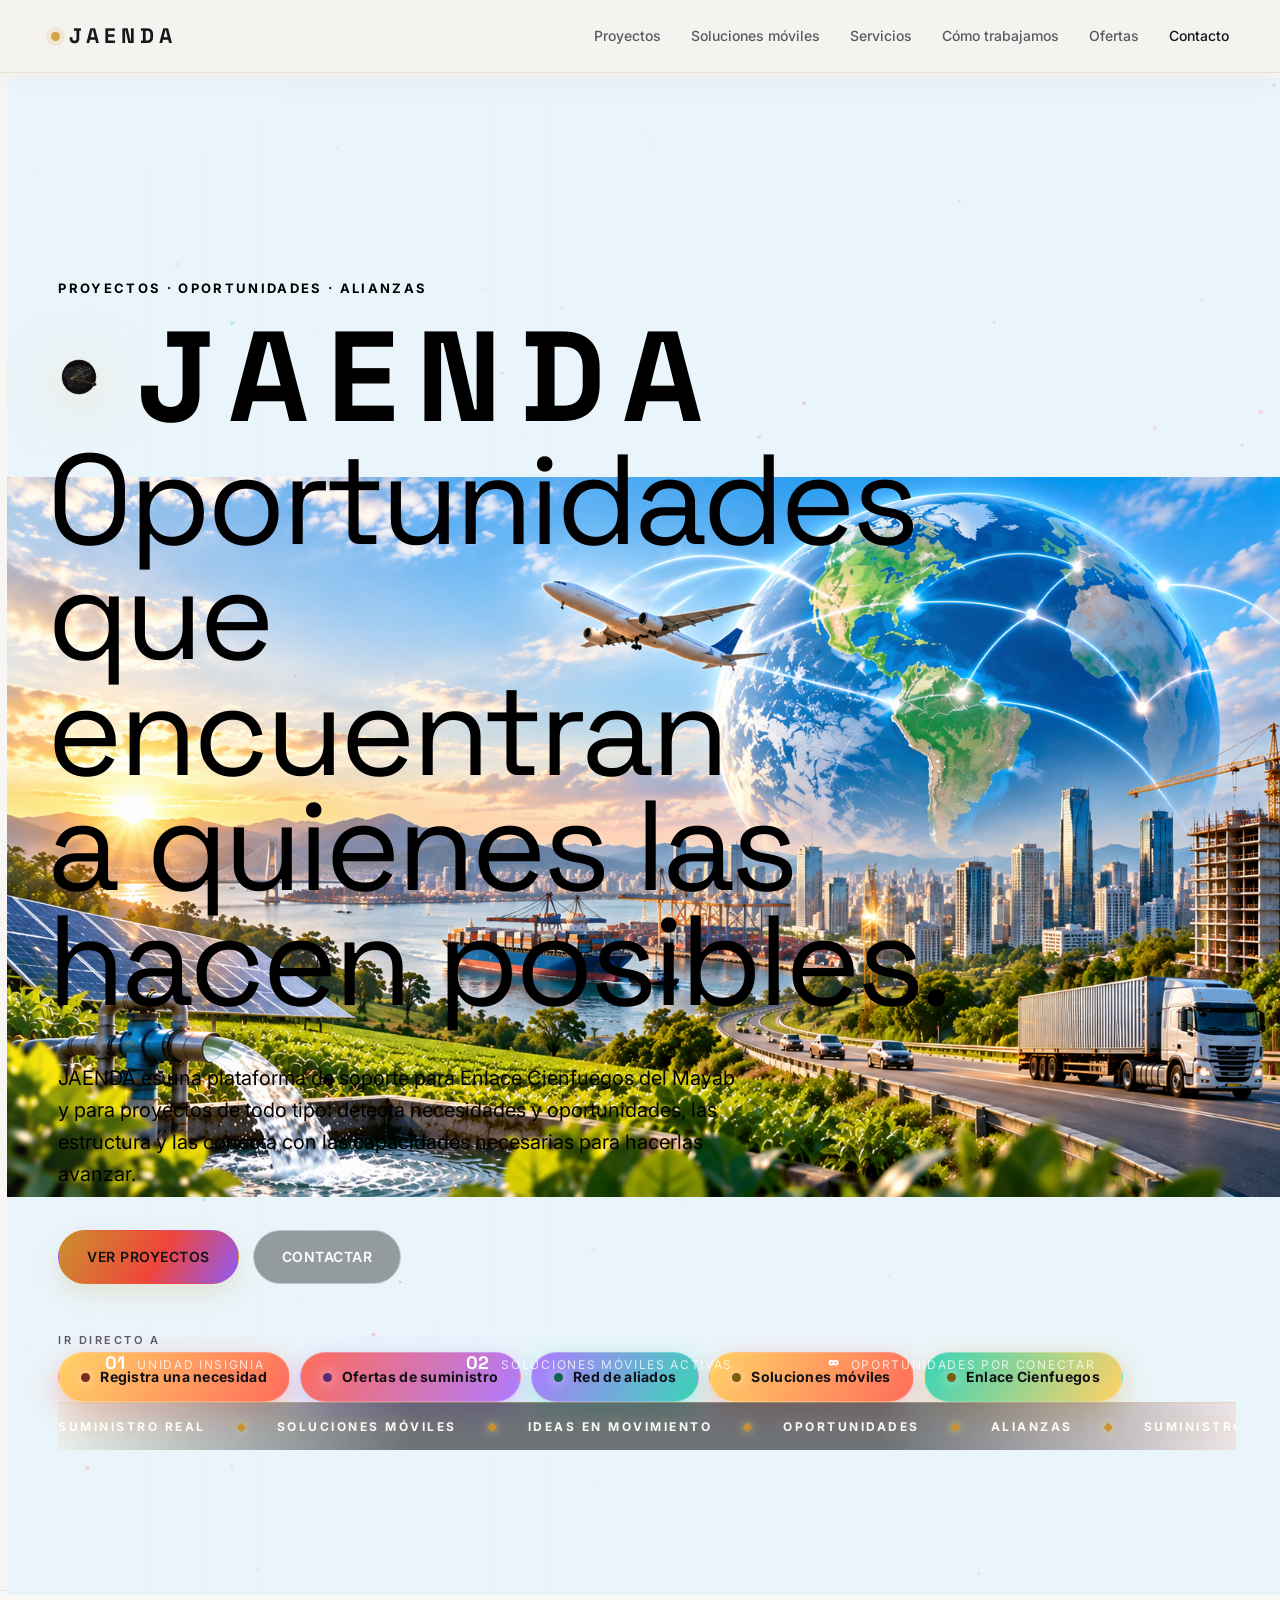
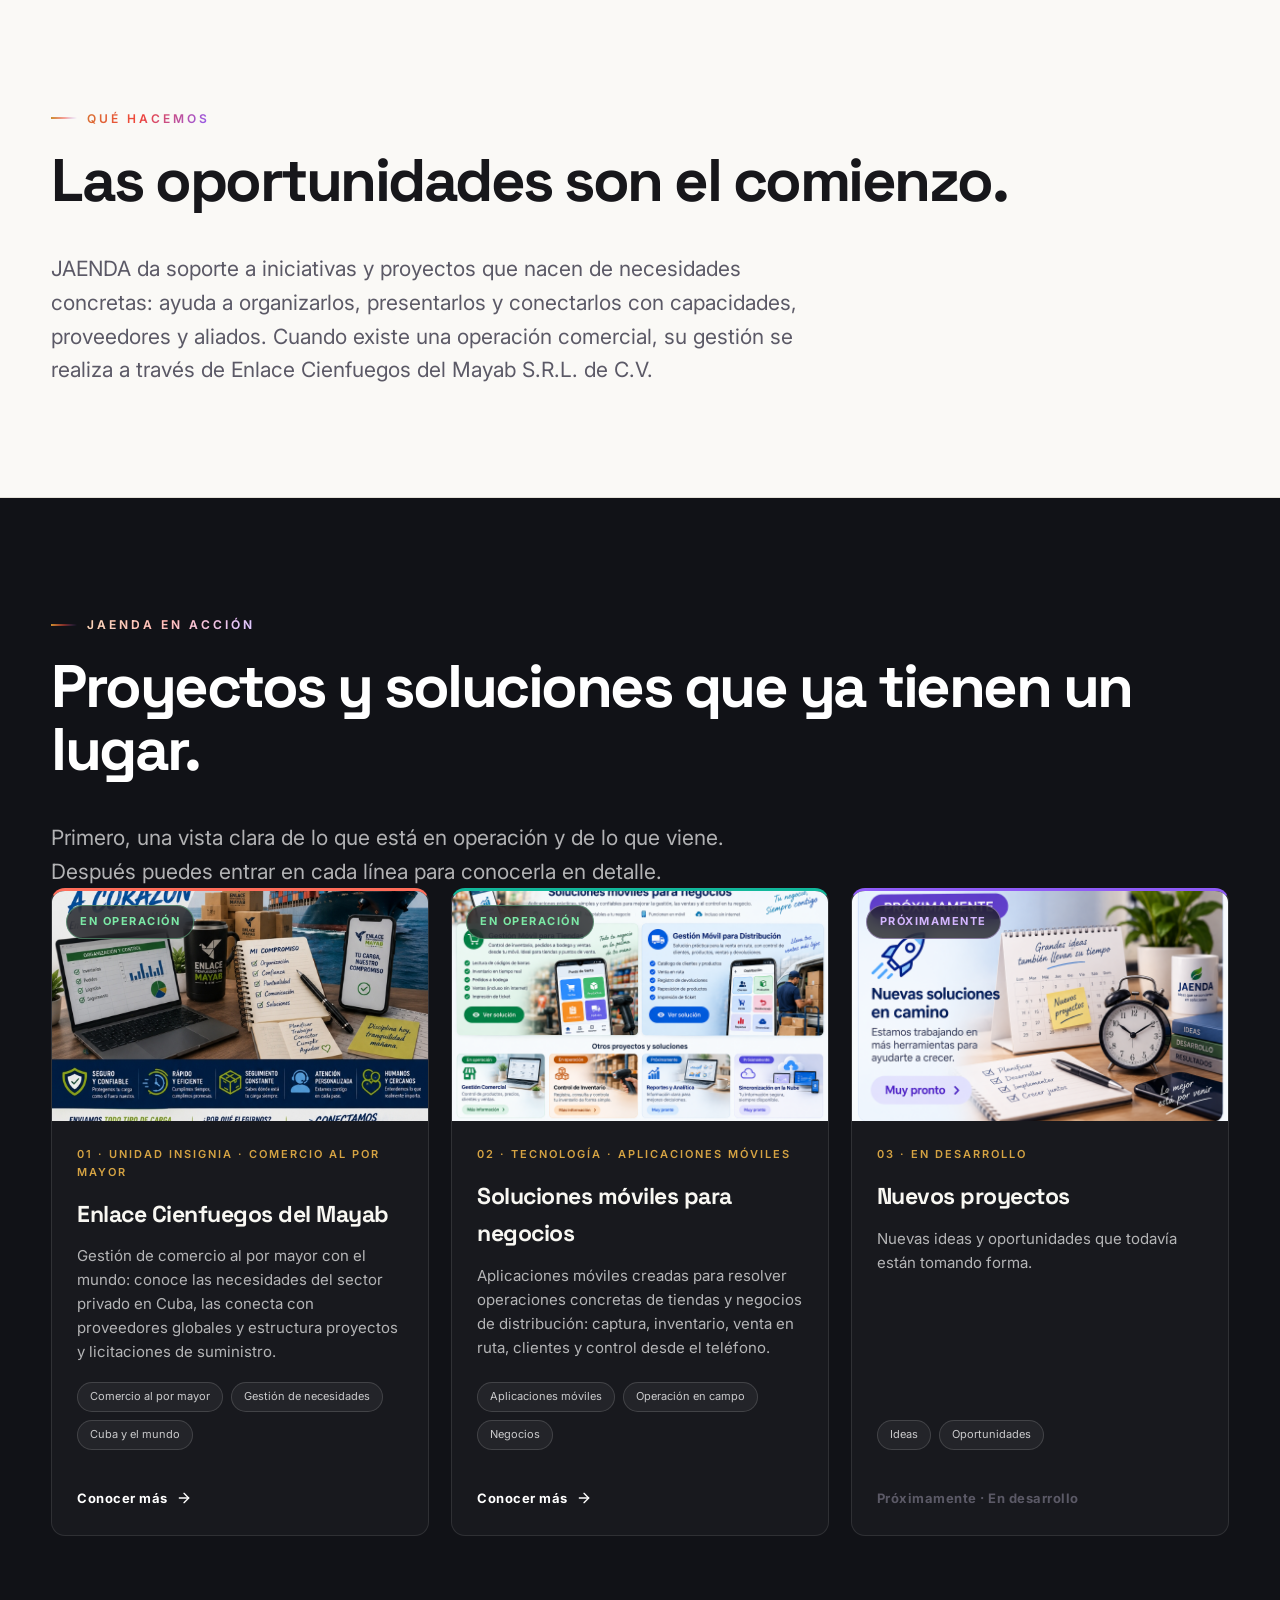
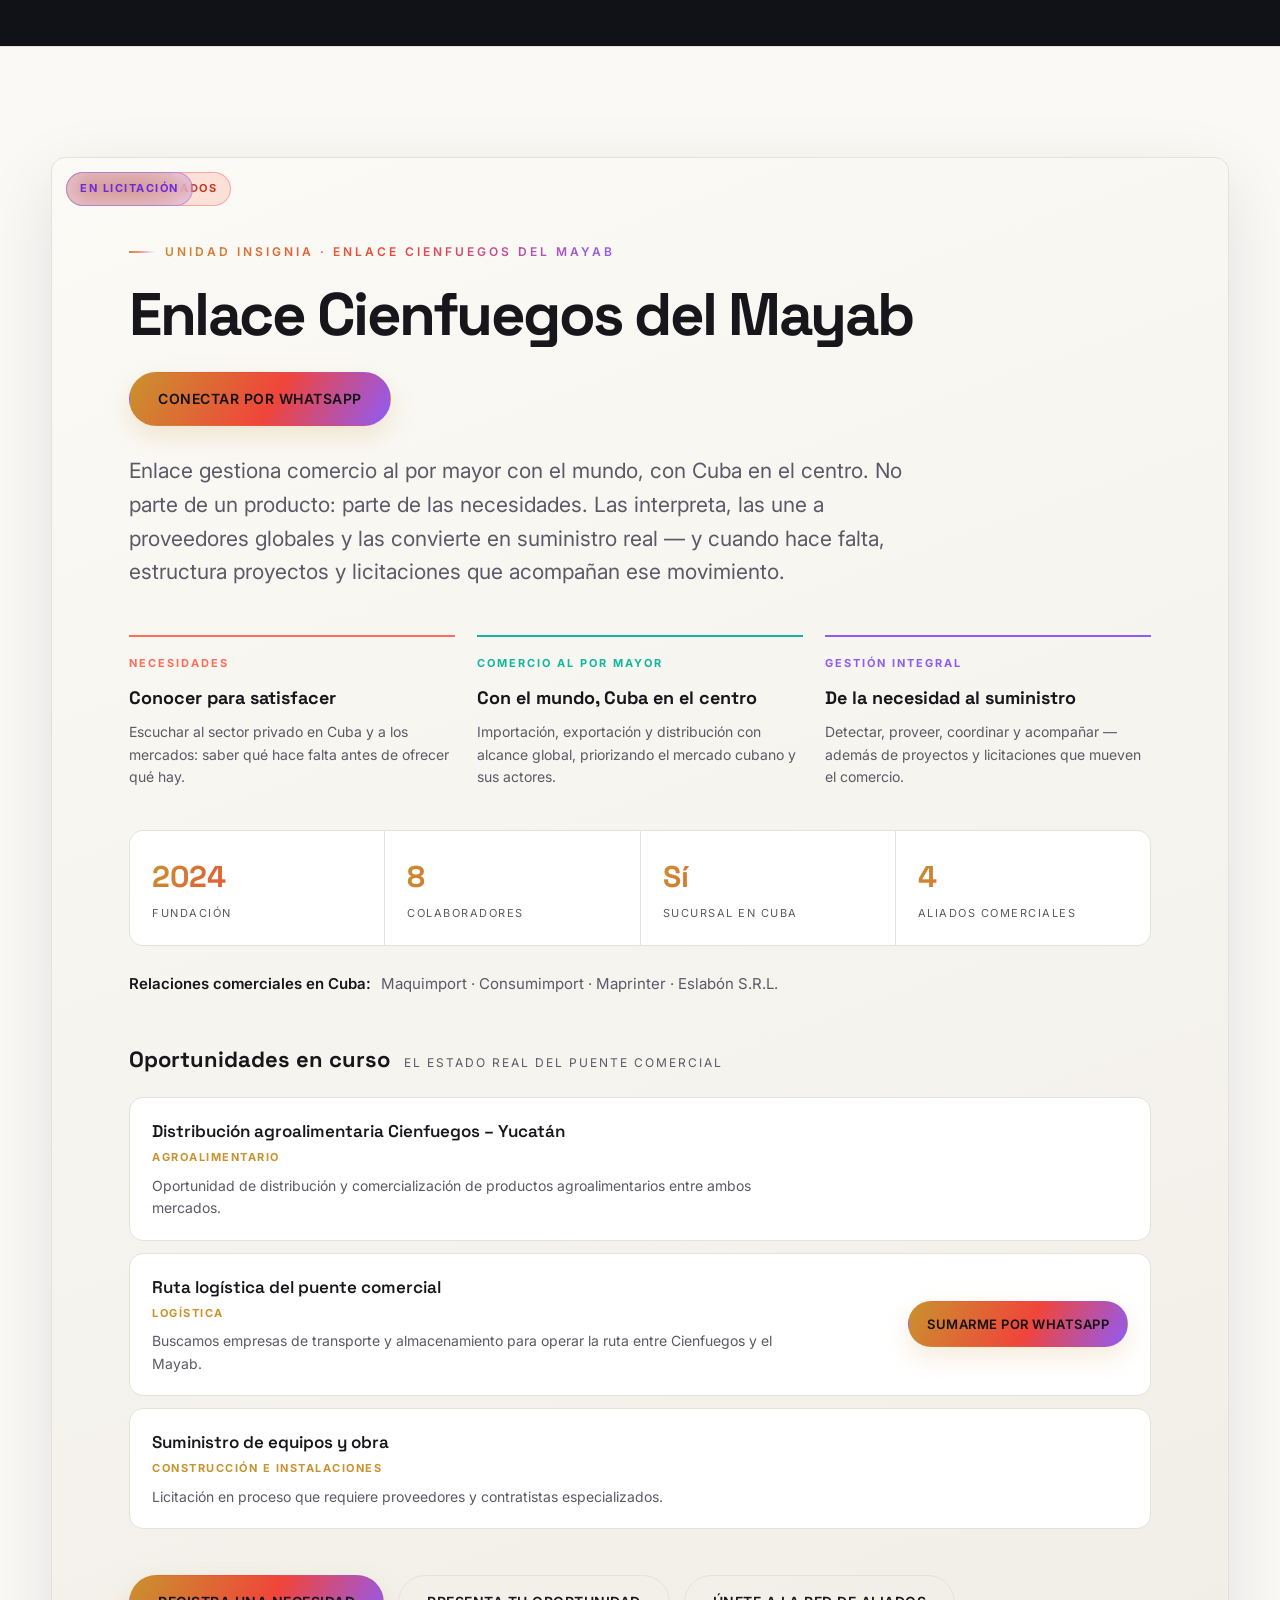
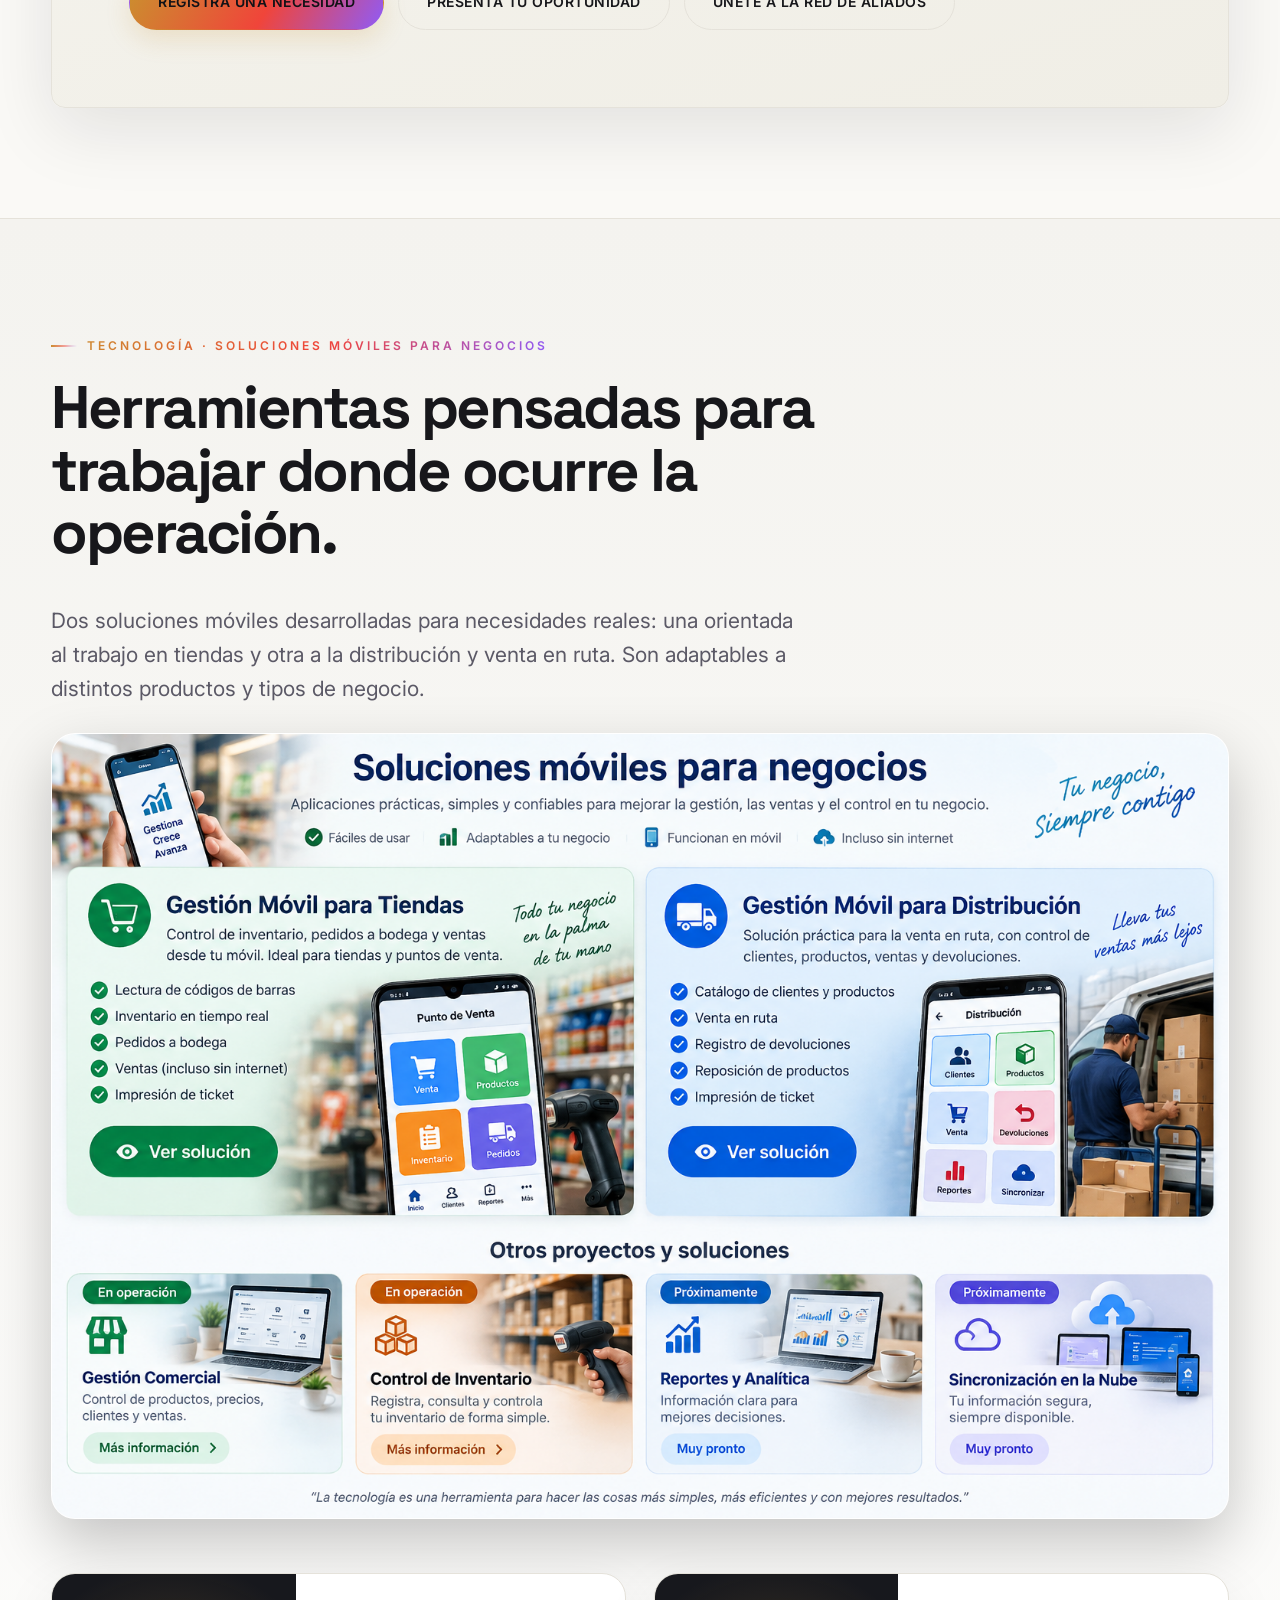
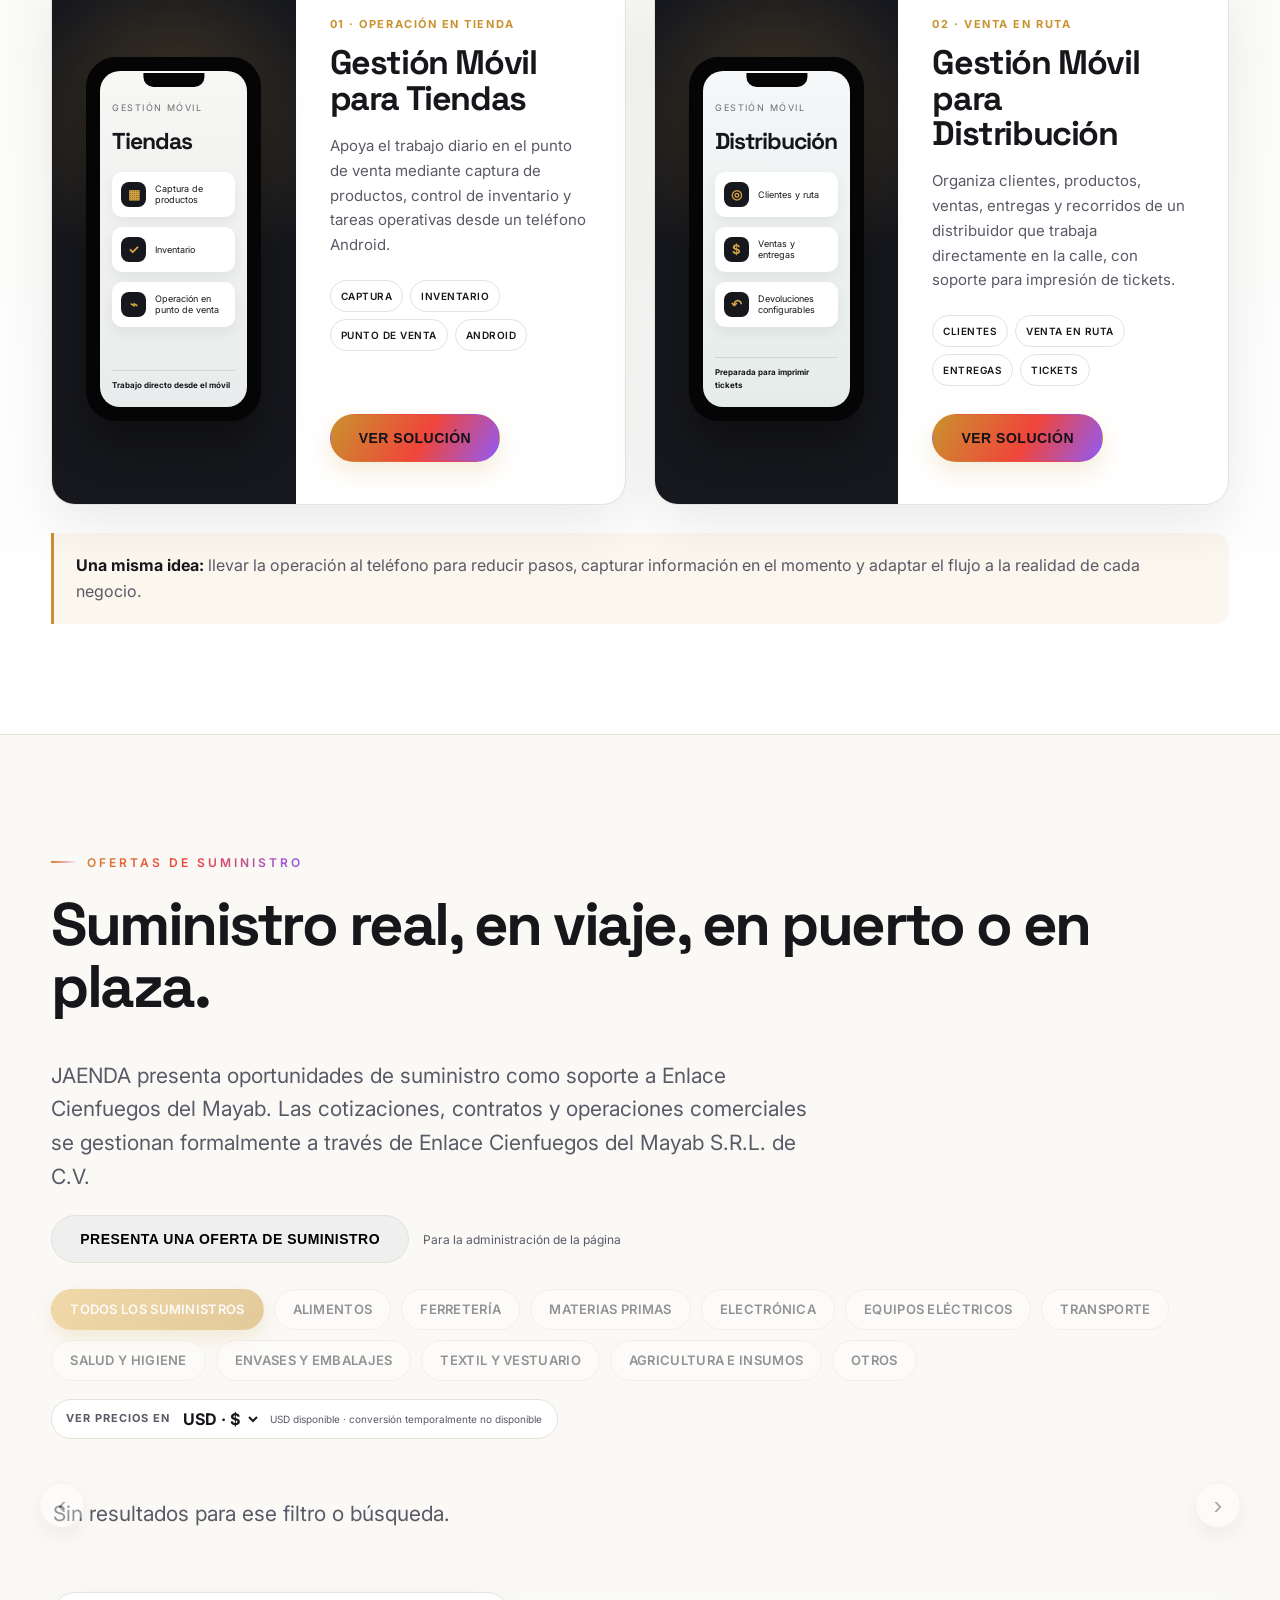
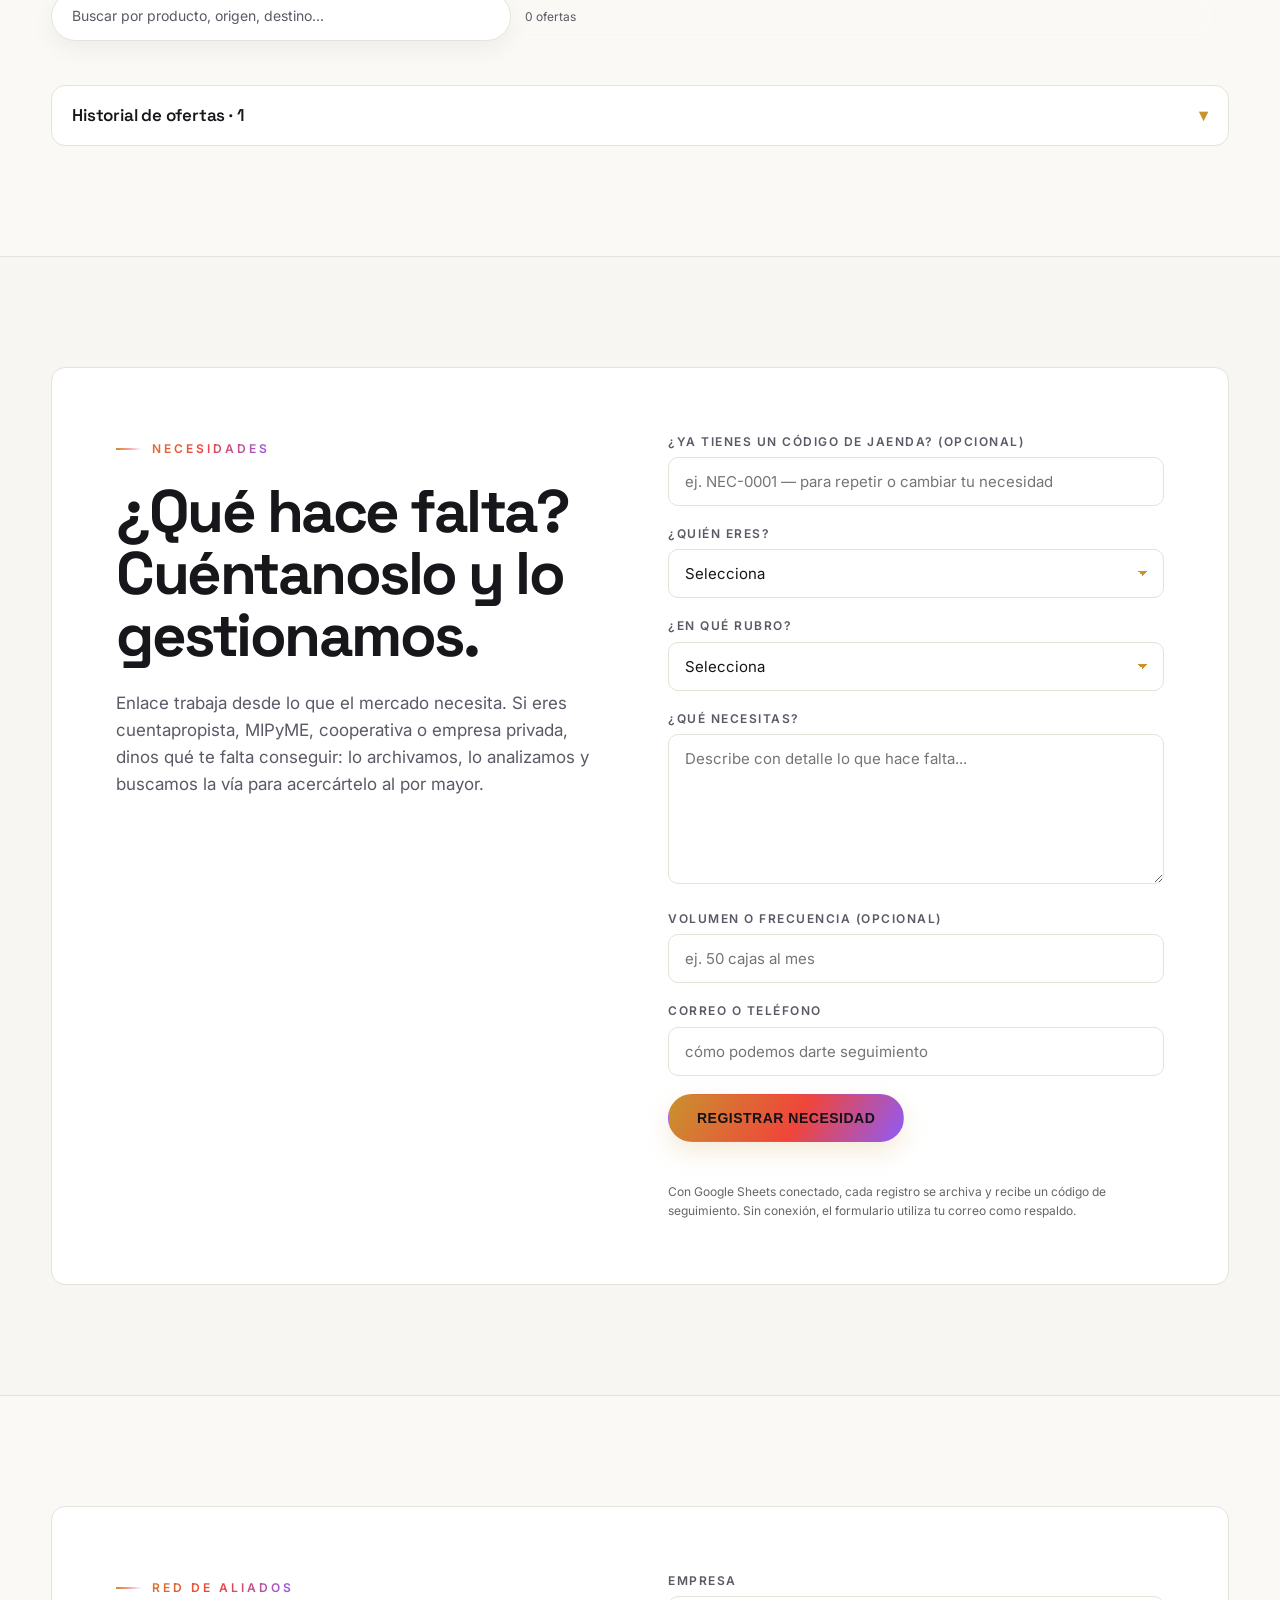
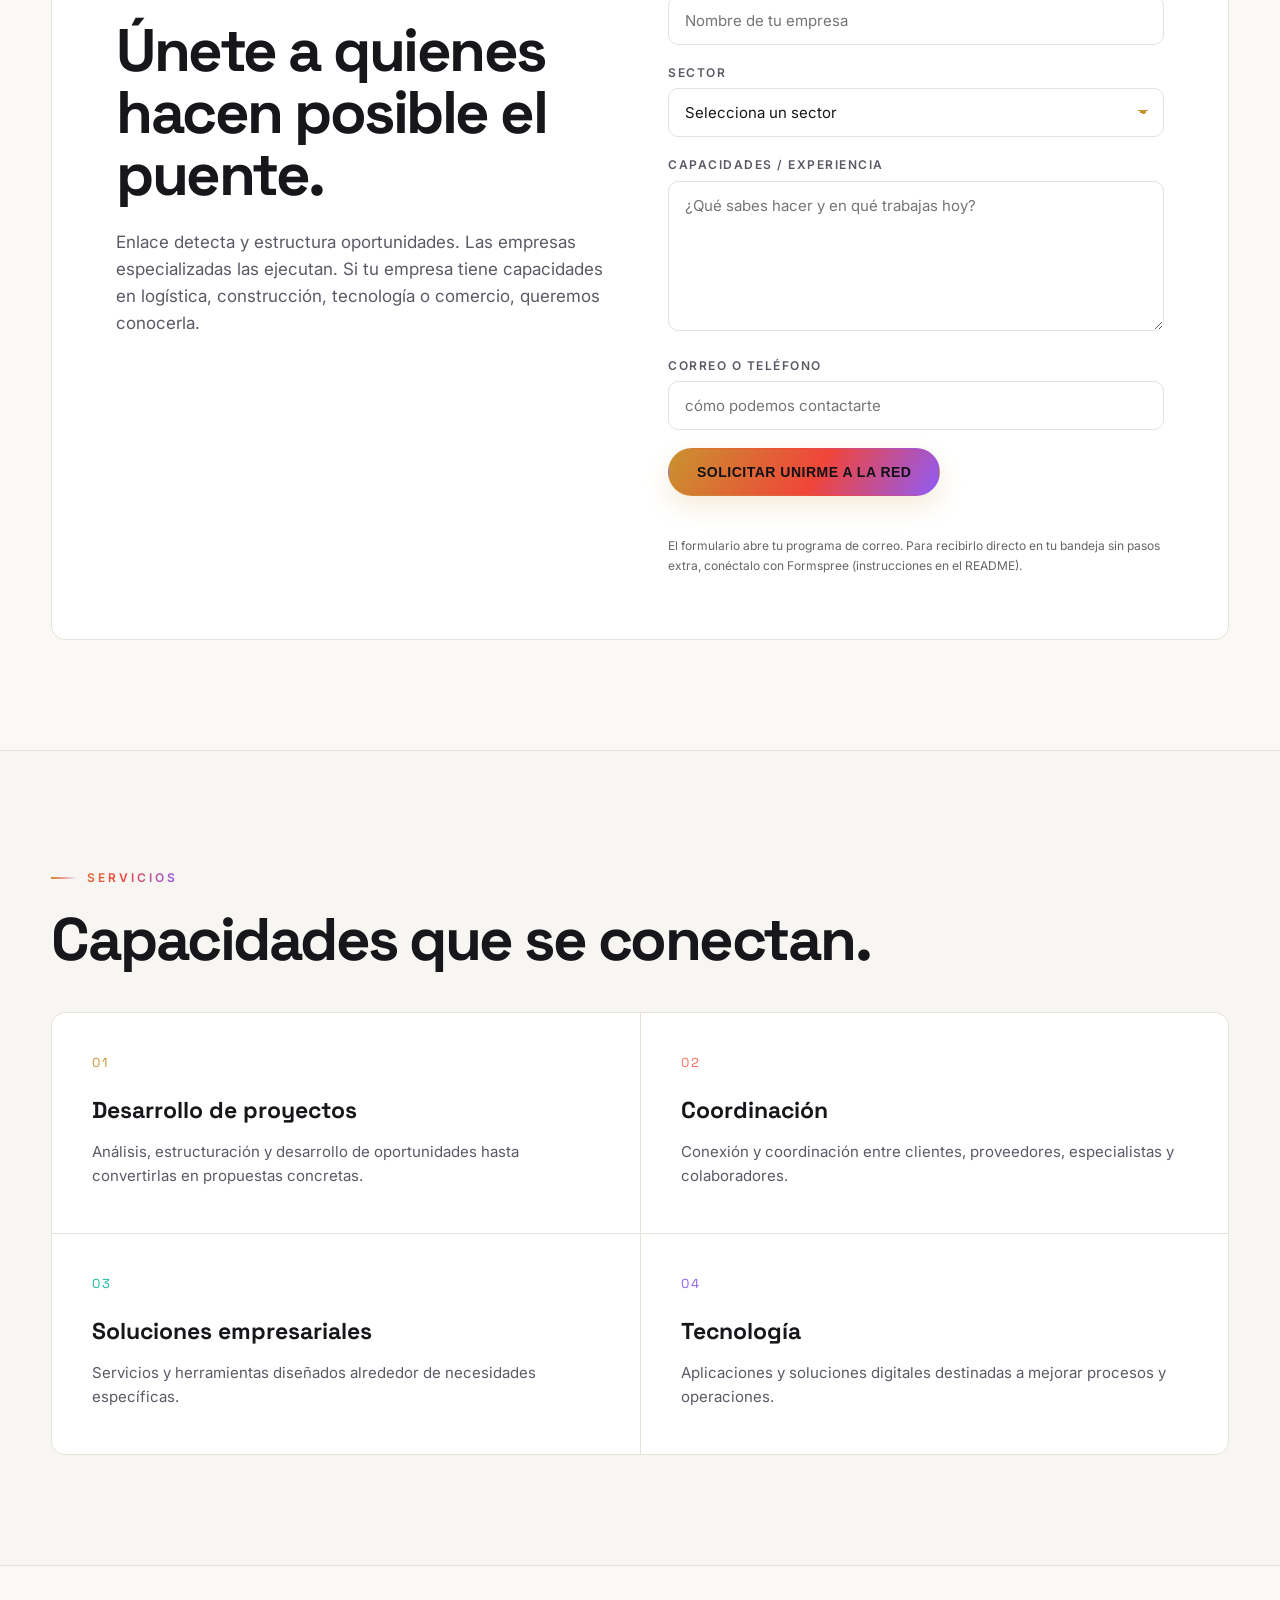
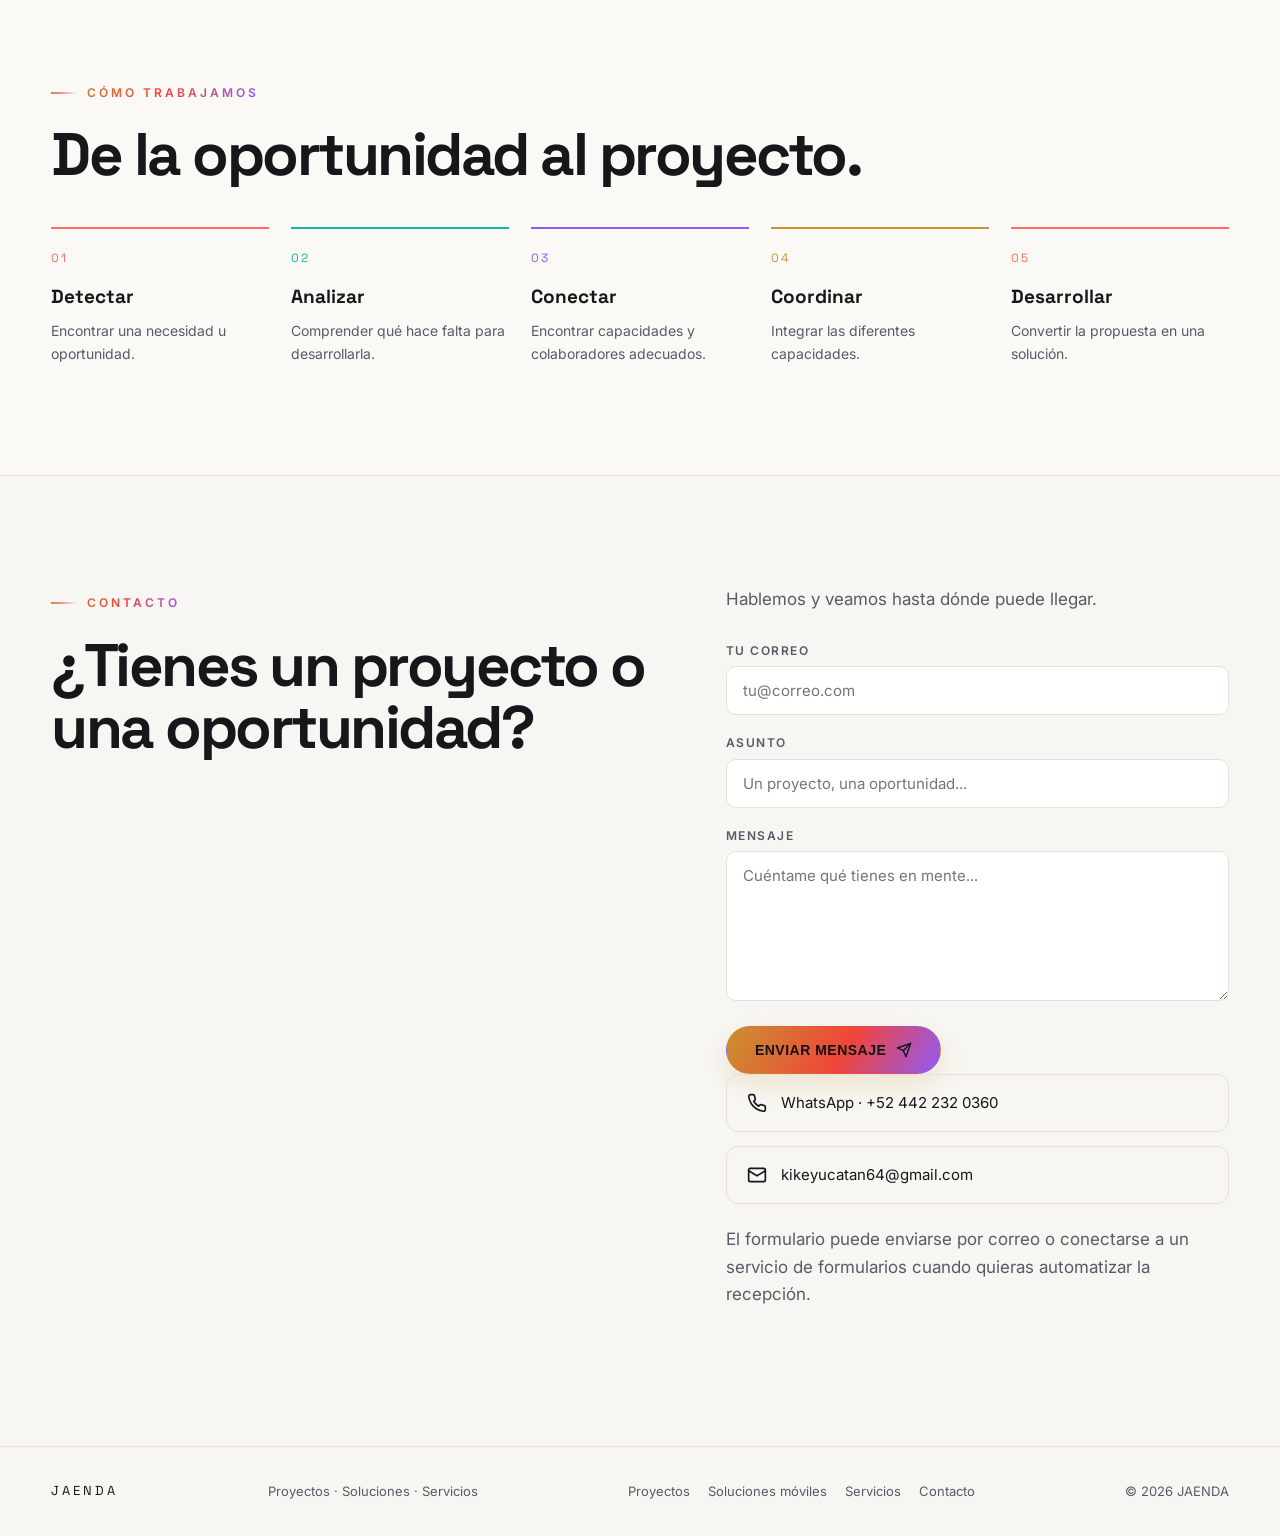
==== commit 7b2c9eae: "v=72: panel flex-start + margin auto (scroll completo arriba y abajo, sin cortar header)" ====
--- a/index.html
+++ b/index.html
@@ -32,7 +32,7 @@
   <link rel="preconnect" href="https://fonts.gstatic.com" crossorigin>
   <link href="https://fonts.googleapis.com/css2?family=Inter:wght@400;500;600&family=Space+Grotesk:wght@400;600;700&display=swap" rel="stylesheet">
 
-<link rel="stylesheet" href="style.css?v=71">
+<link rel="stylesheet" href="style.css?v=72">
     <link rel="icon" type="image/svg+xml" href="logo.svg">
 </head>
 
@@ -782,7 +782,7 @@
 
   <div id="fb-pill" class="fb-pill" style="display:none;"></div>
 
-  <script src="script.js?v=71" defer></script>
+  <script src="script.js?v=72" defer></script>
 </body>
 </html>
 
--- a/style.css
+++ b/style.css
@@ -1612,7 +1612,7 @@
   background: rgba(20, 20, 25, 0.45);
   backdrop-filter: blur(6px);
   display: none;
-  align-items: center;
+  align-items: flex-start;
   justify-content: center;
   padding: 24px;
   overflow-y: auto;
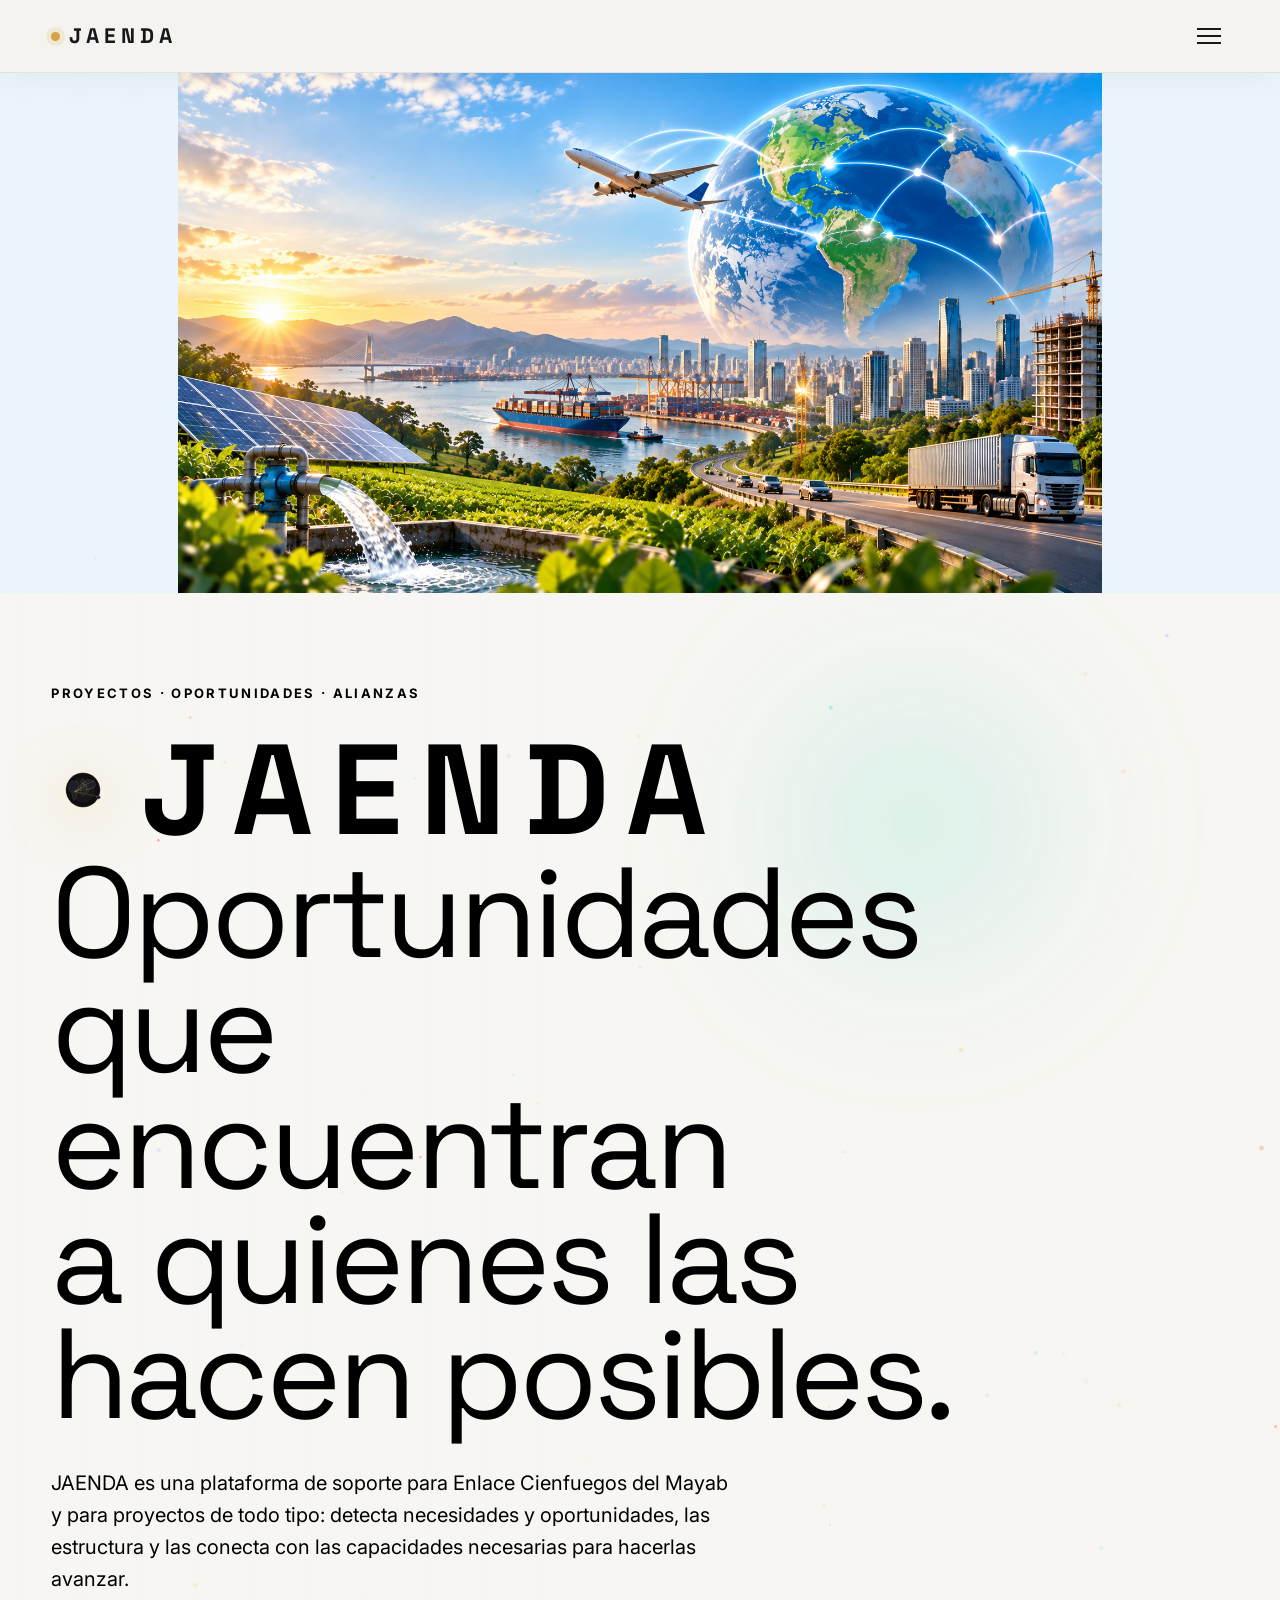
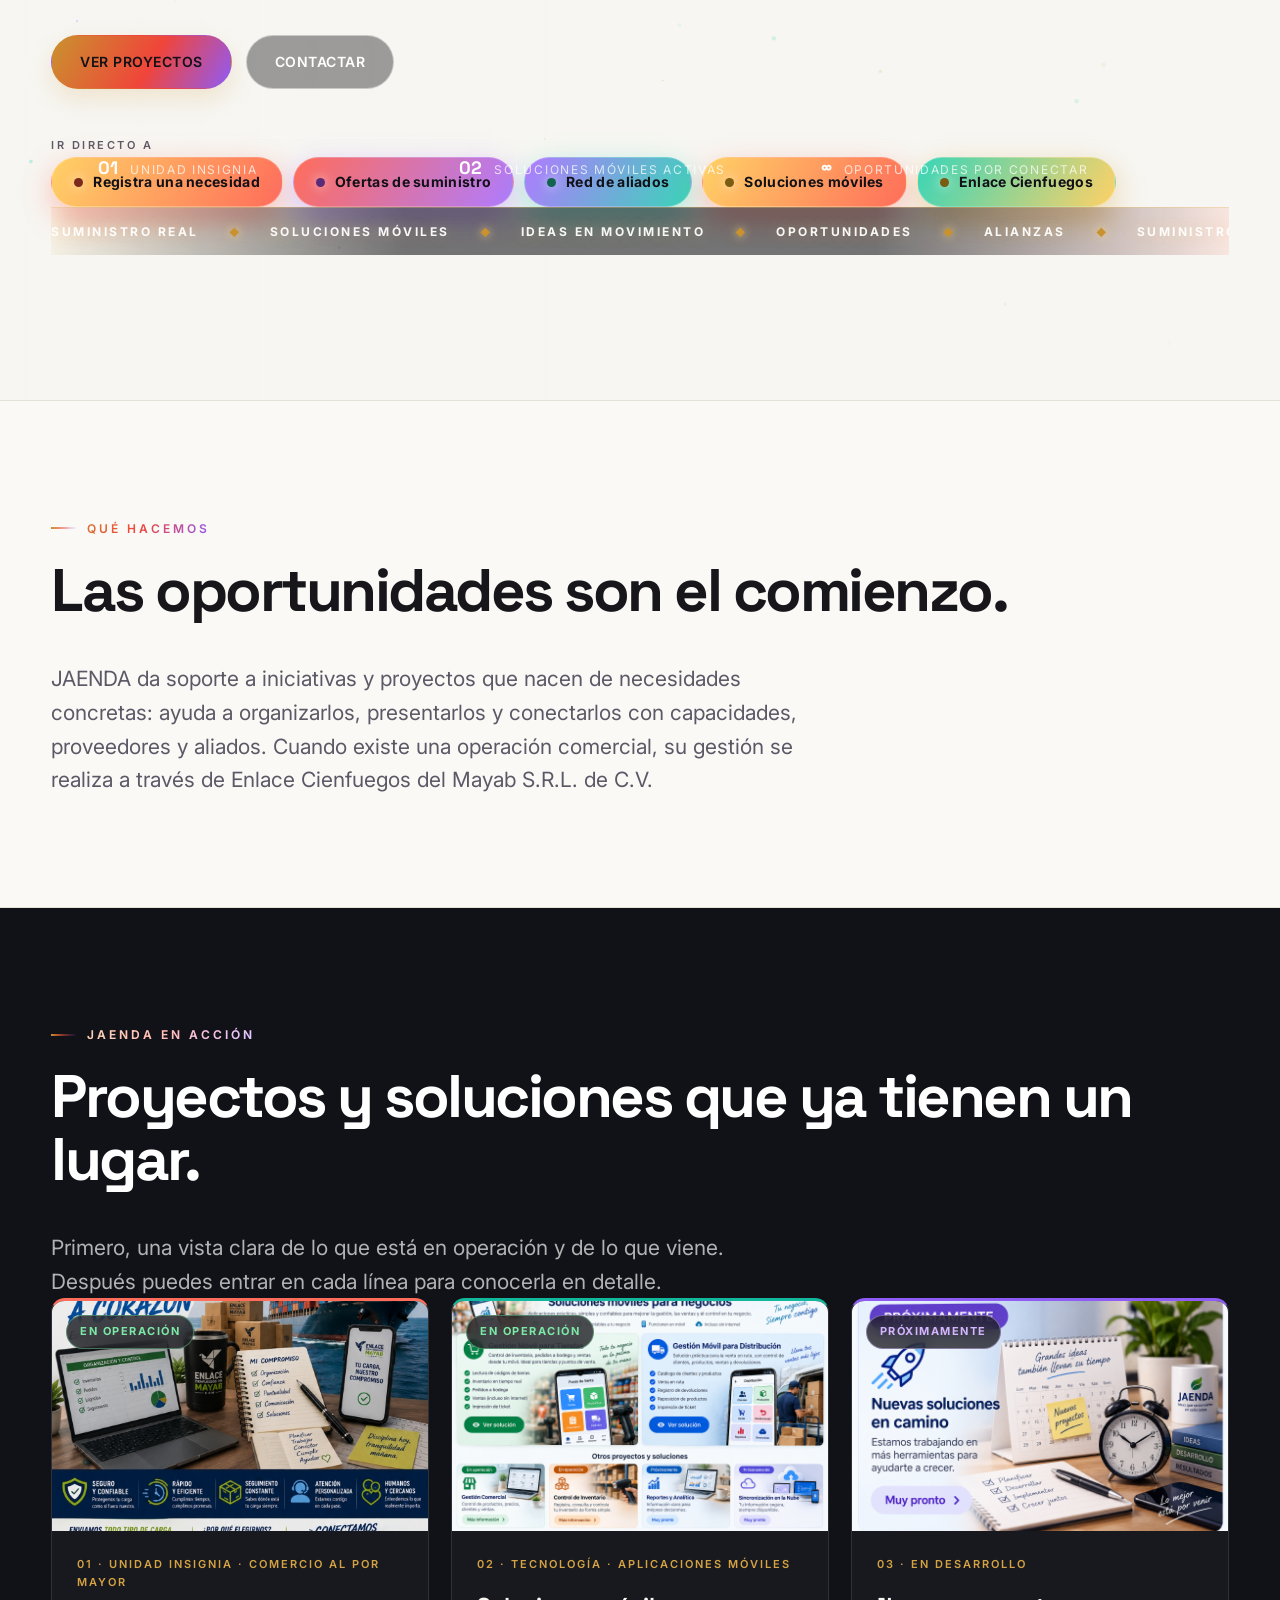
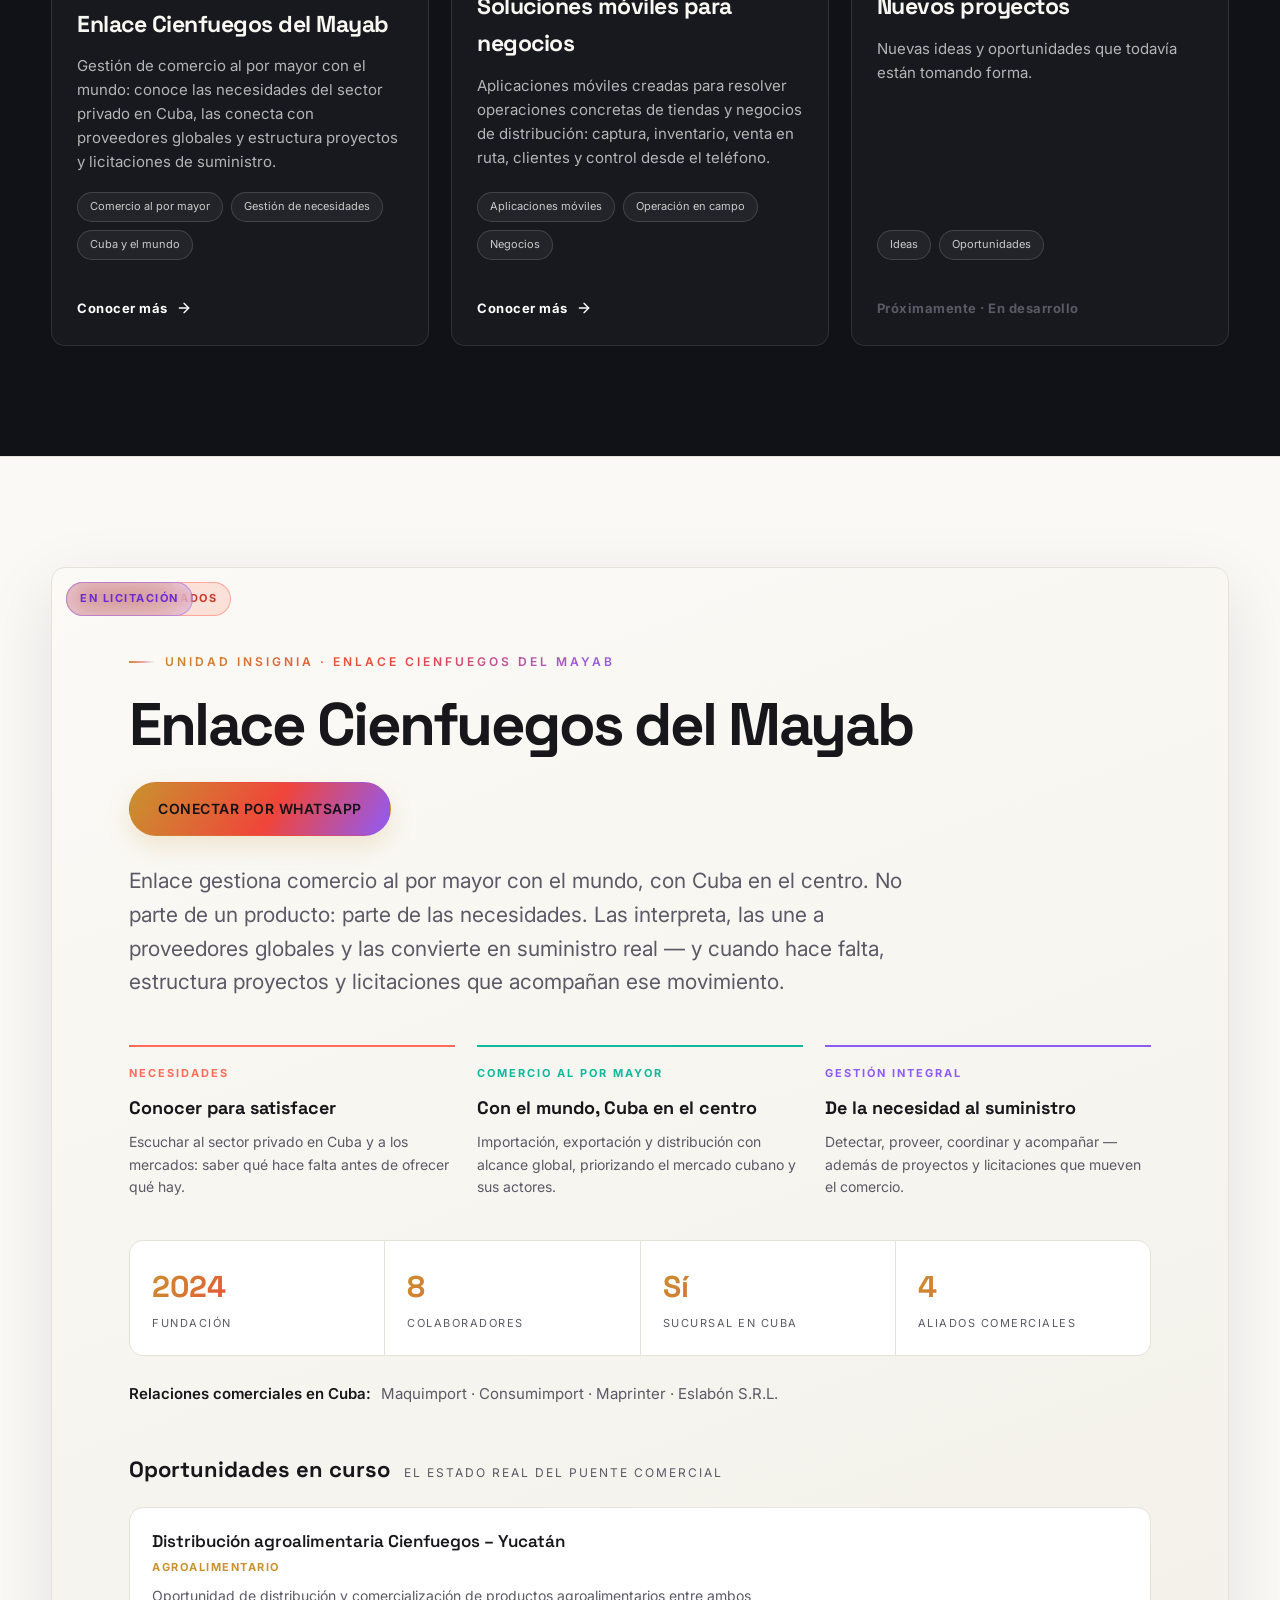
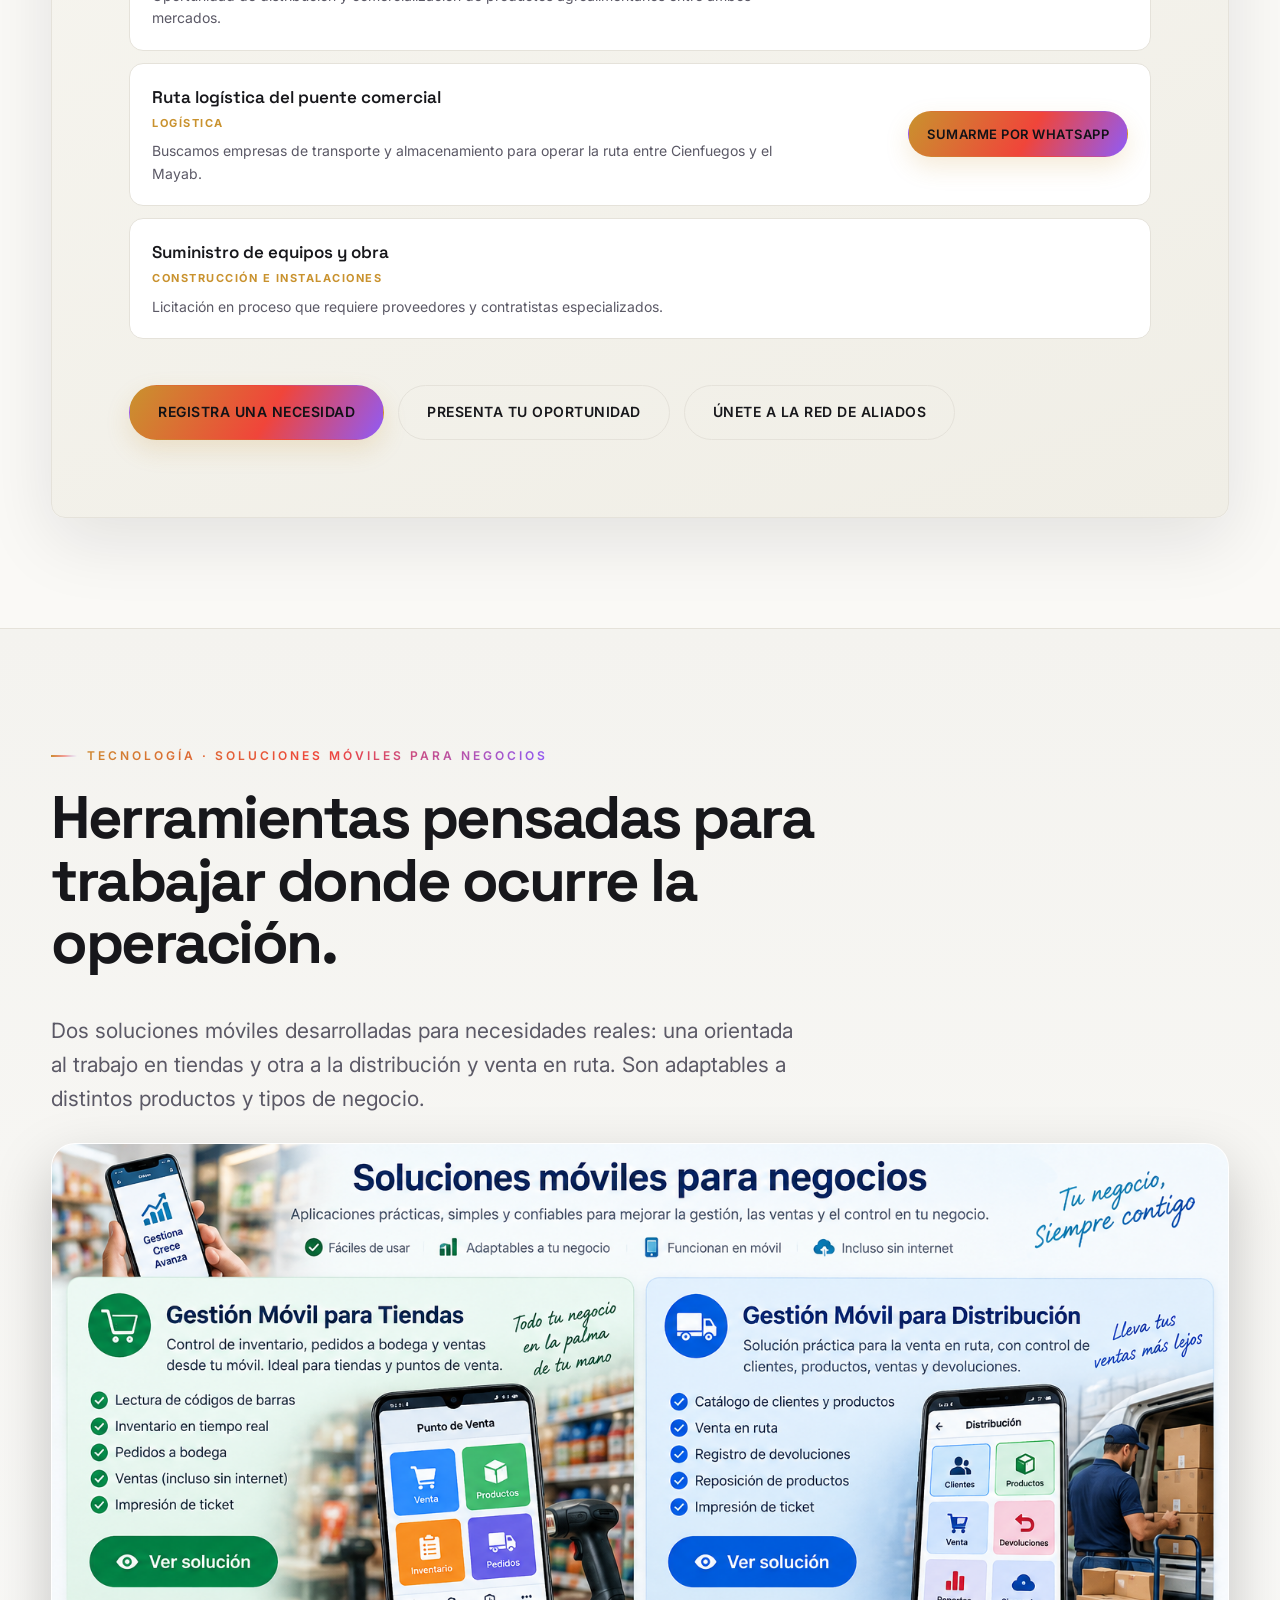
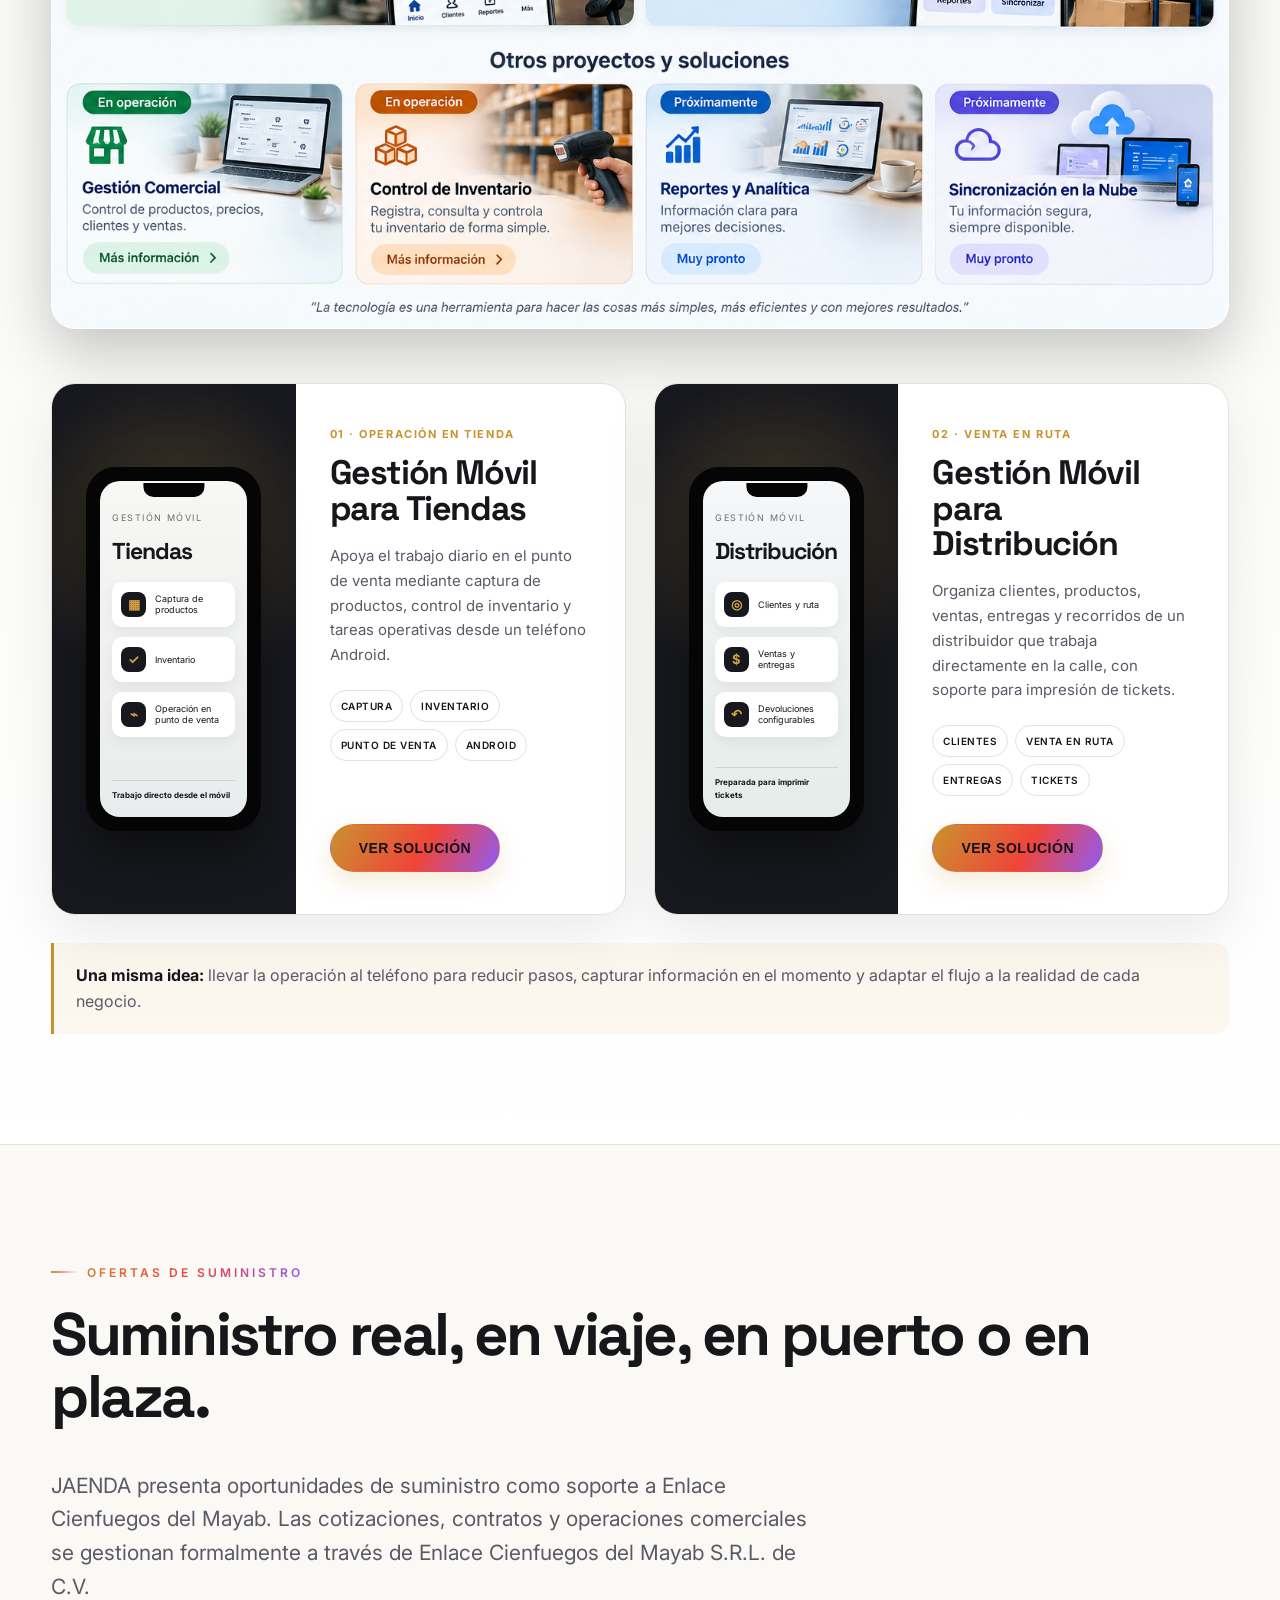
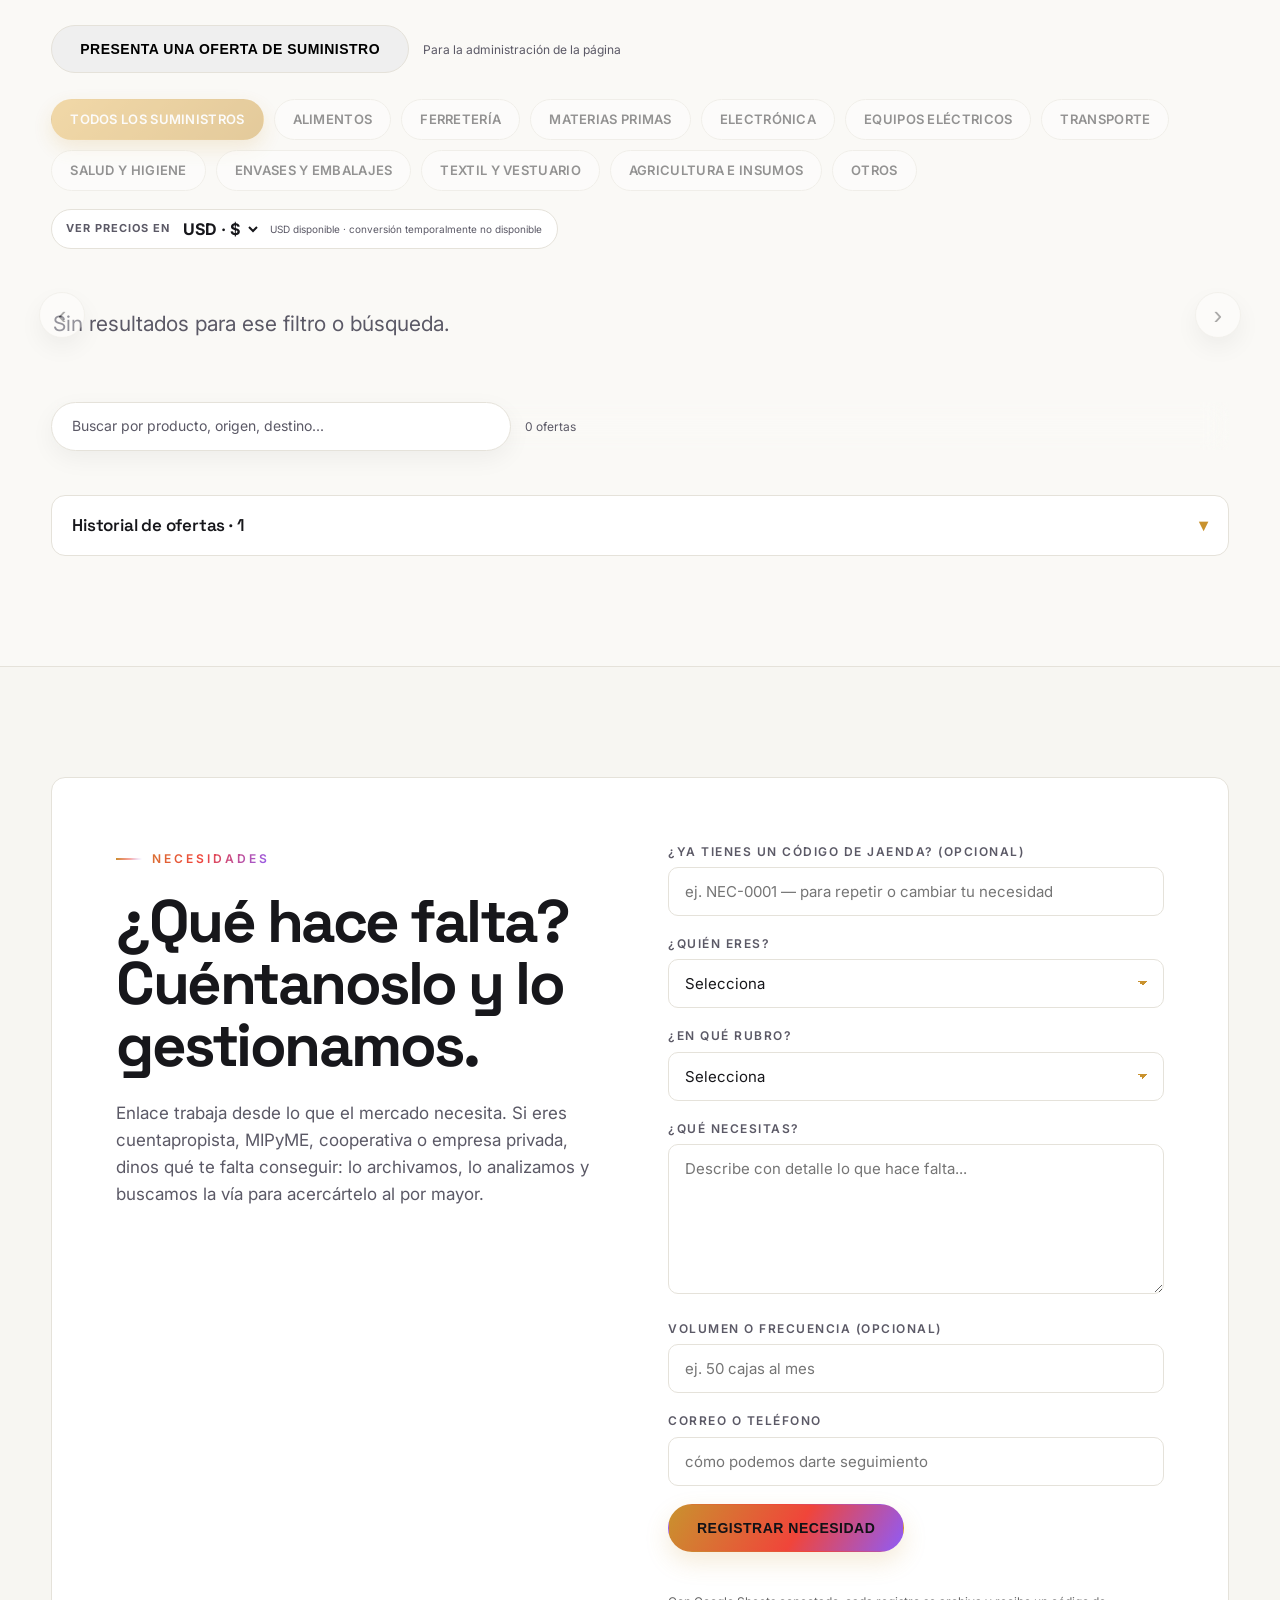
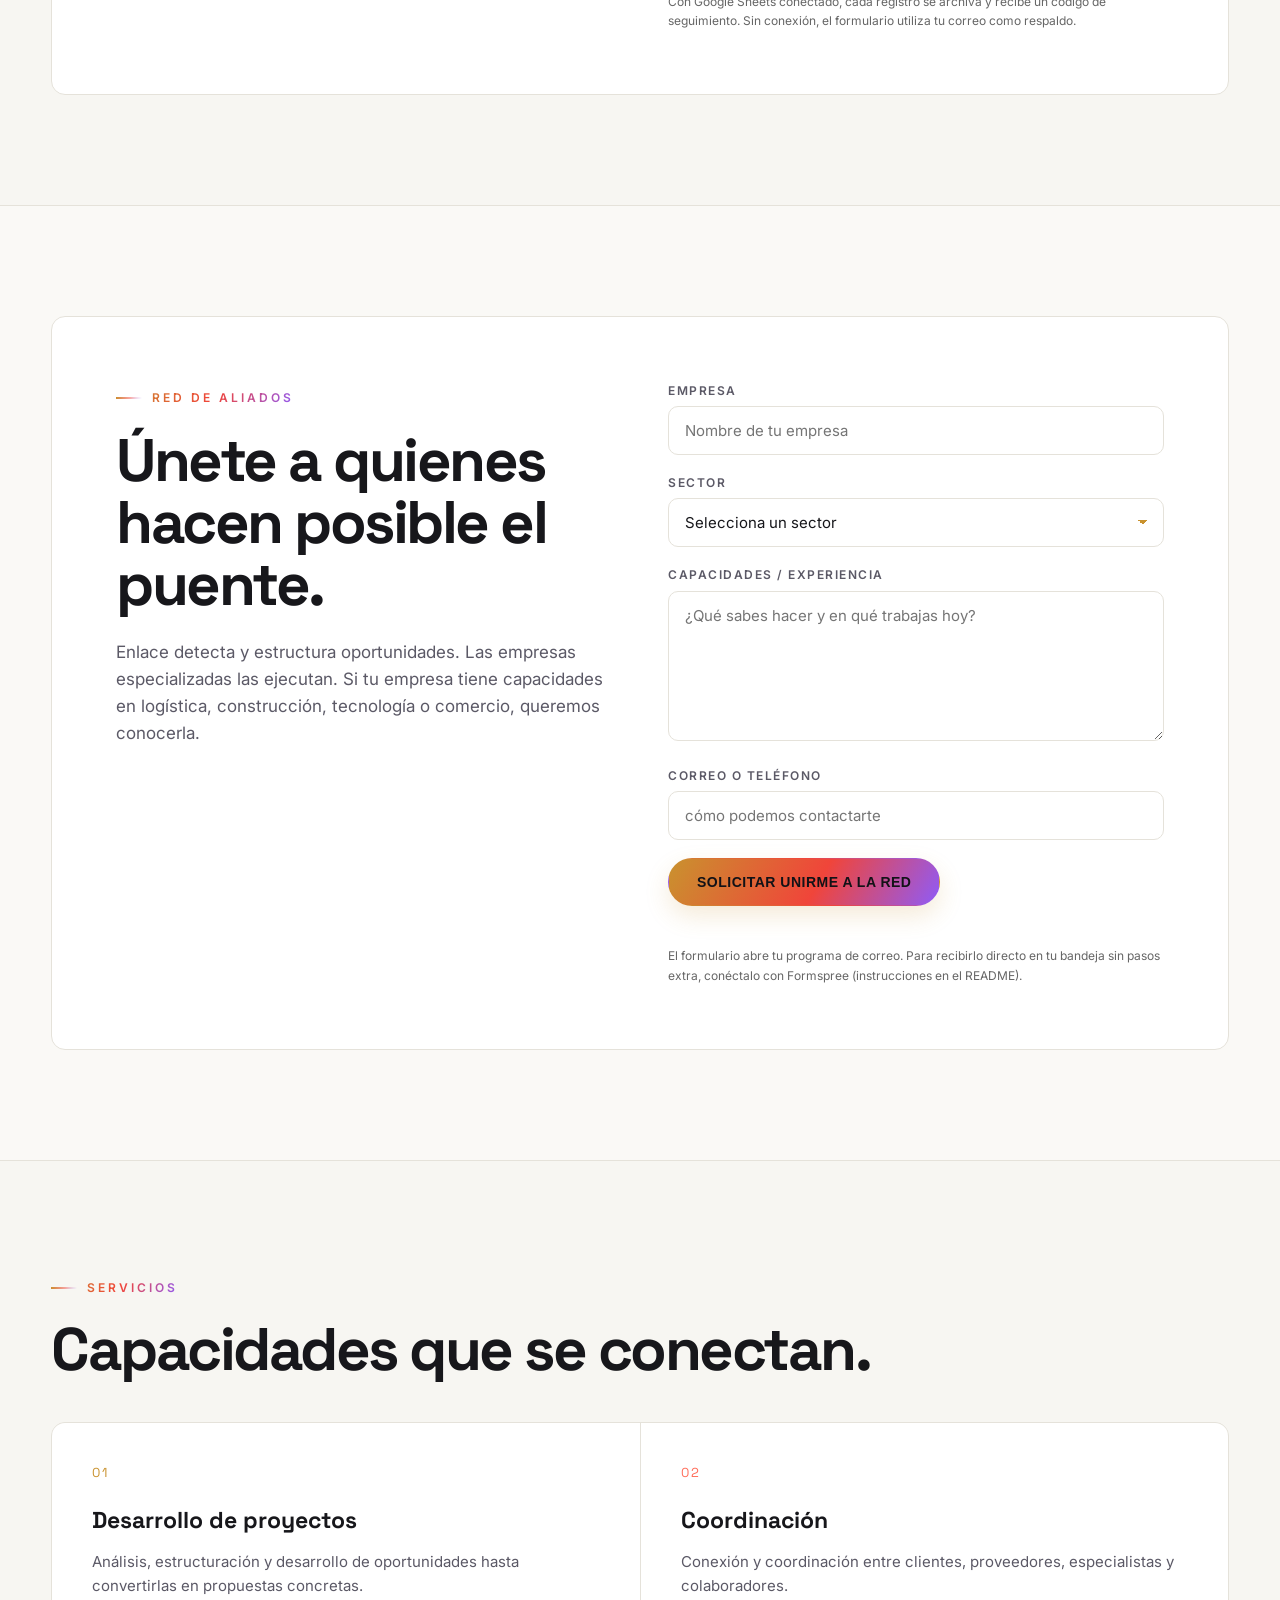
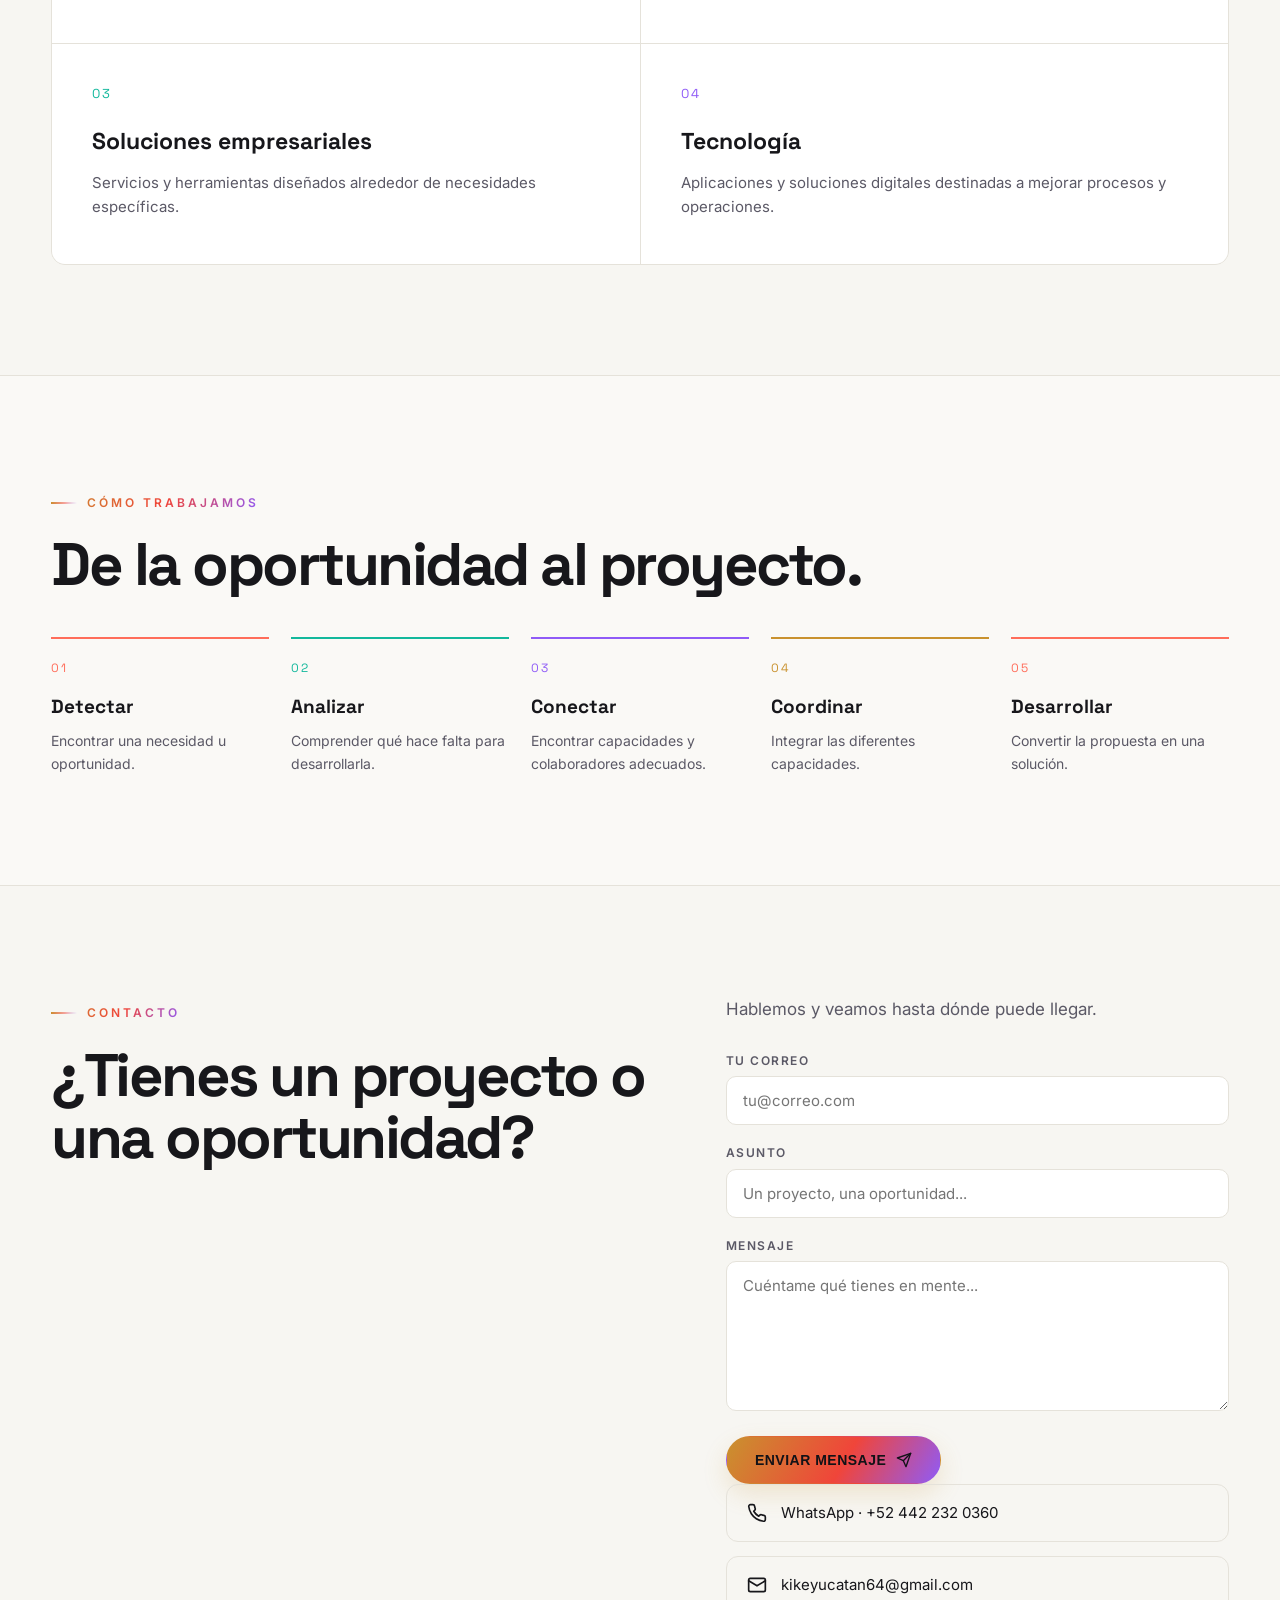
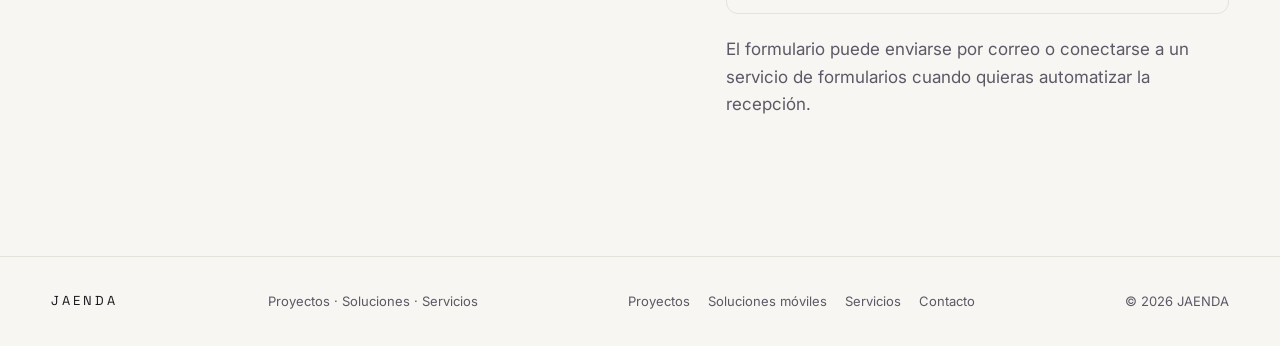
==== commit 5f96741a: "v=73: portada separada imagen/letras en escritorio como movil + menu hamburguesa en todas las pantal" ====
--- a/index.html
+++ b/index.html
@@ -32,7 +32,7 @@
   <link rel="preconnect" href="https://fonts.gstatic.com" crossorigin>
   <link href="https://fonts.googleapis.com/css2?family=Inter:wght@400;500;600&family=Space+Grotesk:wght@400;600;700&display=swap" rel="stylesheet">
 
-<link rel="stylesheet" href="style.css?v=72">
+<link rel="stylesheet" href="style.css?v=73">
     <link rel="icon" type="image/svg+xml" href="logo.svg">
 </head>
 
@@ -782,7 +782,7 @@
 
   <div id="fb-pill" class="fb-pill" style="display:none;"></div>
 
-  <script src="script.js?v=72" defer></script>
+  <script src="script.js?v=73" defer></script>
 </body>
 </html>
 
--- a/style.css
+++ b/style.css
@@ -143,7 +143,6 @@
   position: sticky;
   top: 0;
   z-index: 50;
-  backdrop-filter: blur(14px);
   background: rgba(244, 243, 239, 0.78);
   border-bottom: 1px solid var(--line);
 }
@@ -190,9 +189,9 @@
 .menu a:hover { color: var(--text); }
 .menu a:hover::after { width: 100%; }
 
-/* Menú hamburguesa (móvil) */
+/* Menú hamburguesa (todas las pantallas) */
 .burger {
-  display: none;
+  display: block;
   background: none;
   border: none;
   cursor: pointer;
@@ -211,29 +210,26 @@
   transition: transform 0.3s ease, opacity 0.3s ease;
 }
 
-@media (max-width: 820px) {
-  .burger { display: block; }
-
-  .menu {
-    position: fixed;
-    inset: 0;
-    flex-direction: column;
-    justify-content: center;
-    align-items: center;
-    gap: 28px;
-    background: rgba(248, 247, 243, 0.97);
-    opacity: 0;
-    pointer-events: none;
-    transition: opacity 0.3s ease;
-  }
-
-  .menu.open { opacity: 1; pointer-events: auto; }
-  .menu a { font-size: 24px; }
-
-  .burger.open span:nth-child(1) { transform: translateY(7px) rotate(45deg); }
-  .burger.open span:nth-child(2) { opacity: 0; }
-  .burger.open span:nth-child(3) { transform: translateY(-7px) rotate(-45deg); }
-}
+/* Menú desplegable a pantalla completa (todas las pantallas) */
+.menu {
+  position: fixed;
+  inset: 0;
+  flex-direction: column;
+  justify-content: center;
+  align-items: center;
+  gap: 28px;
+  background: rgba(248, 247, 243, 0.97);
+  opacity: 0;
+  pointer-events: none;
+  transition: opacity 0.3s ease;
+}
+
+.menu.open { opacity: 1; pointer-events: auto; }
+.menu a { font-size: 24px; }
+
+.burger.open span:nth-child(1) { transform: translateY(7px) rotate(45deg); }
+.burger.open span:nth-child(2) { opacity: 0; }
+.burger.open span:nth-child(3) { transform: translateY(-7px) rotate(-45deg); }
 
 /* =========================
    HERO
@@ -2205,13 +2201,18 @@
   ) !important;
 }
 
-/* JAENDA v3.5 — panorama completo en portada (escritorio) */
+/* JAENDA v3.5 — panorama completo en portada (escritorio): imagen separada arriba */
 @media (min-width: 900px) {
   .hero-foto.lista {
-    background-size: contain !important;
-    background-repeat: no-repeat !important;
-    background-position: center center !important;
+    top: 0;
+    height: min(56.3vw, 520px);
+    background-size: contain;
+    background-repeat: no-repeat;
+    background-position: center center;
     background-color: #eaf5fb;
+  }
+  .hero-inner {
+    padding-top: min(56.3vw, 520px);
   }
 }
 
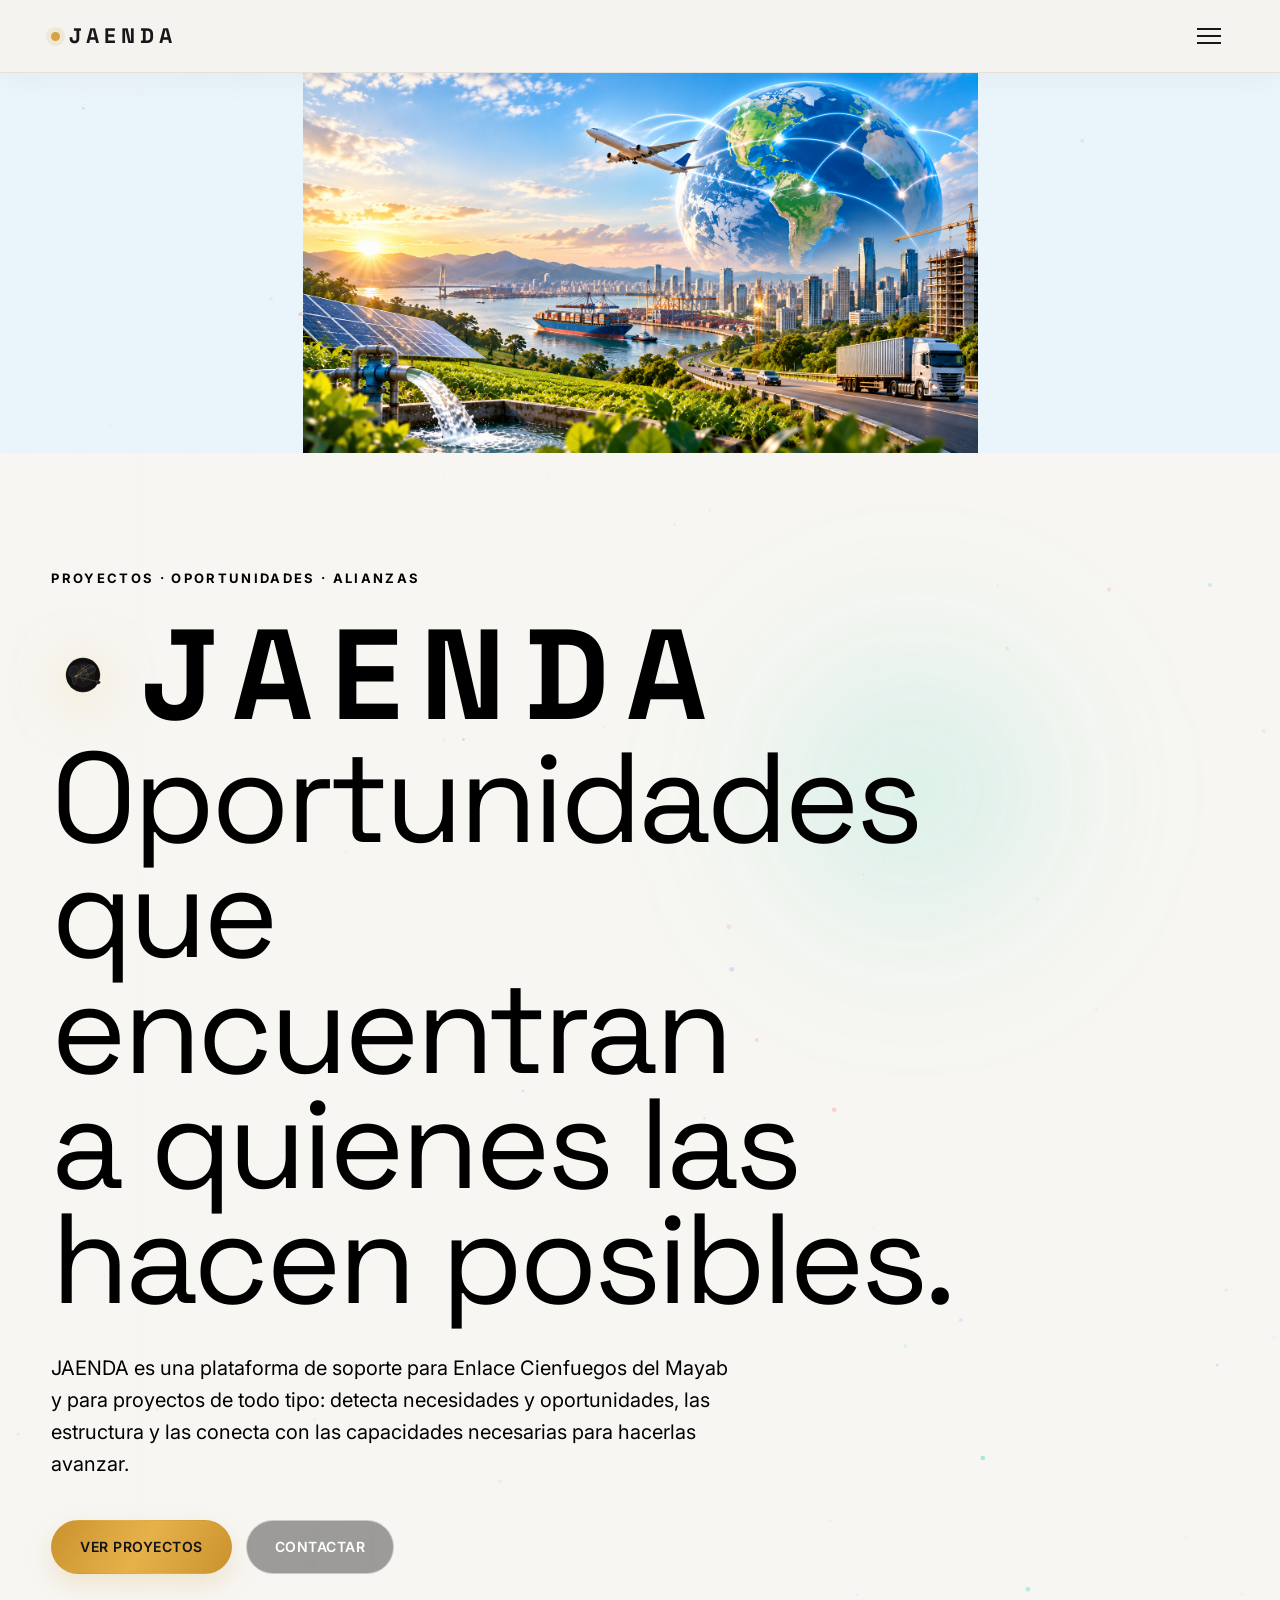
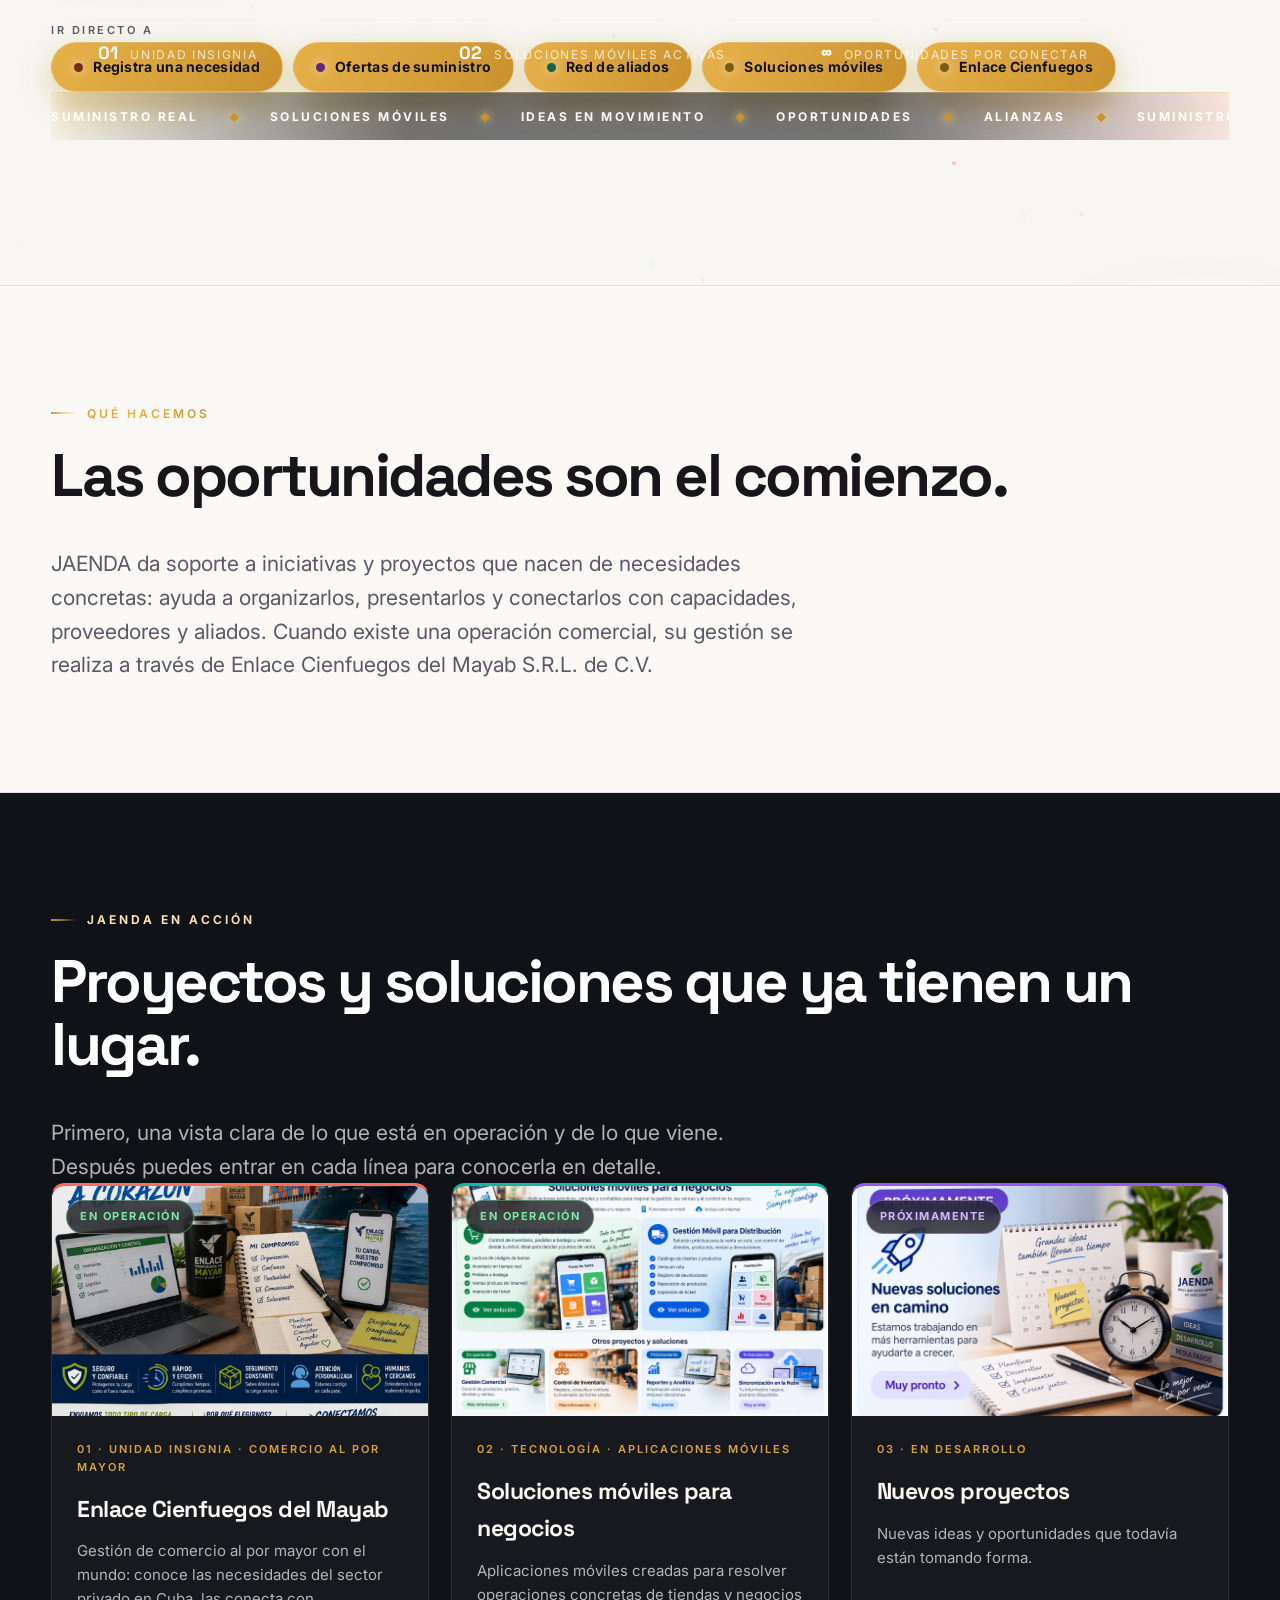
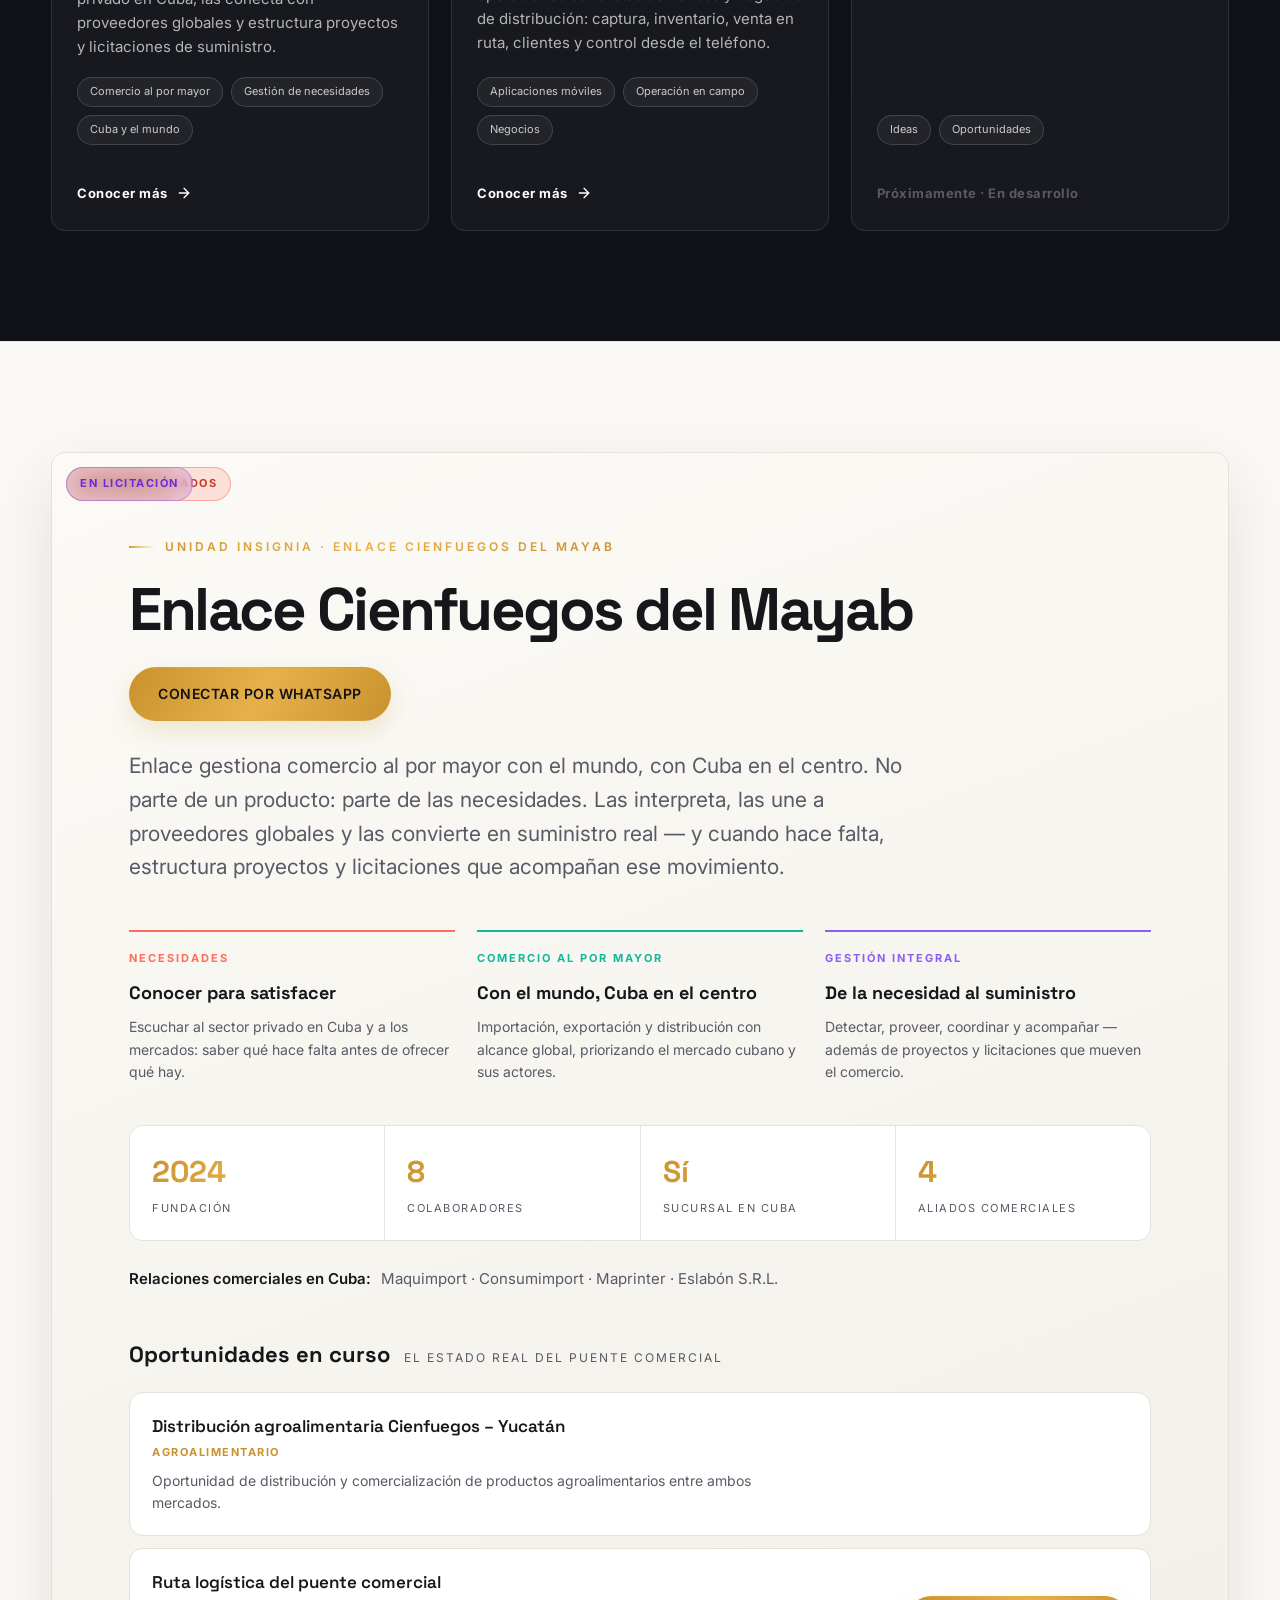
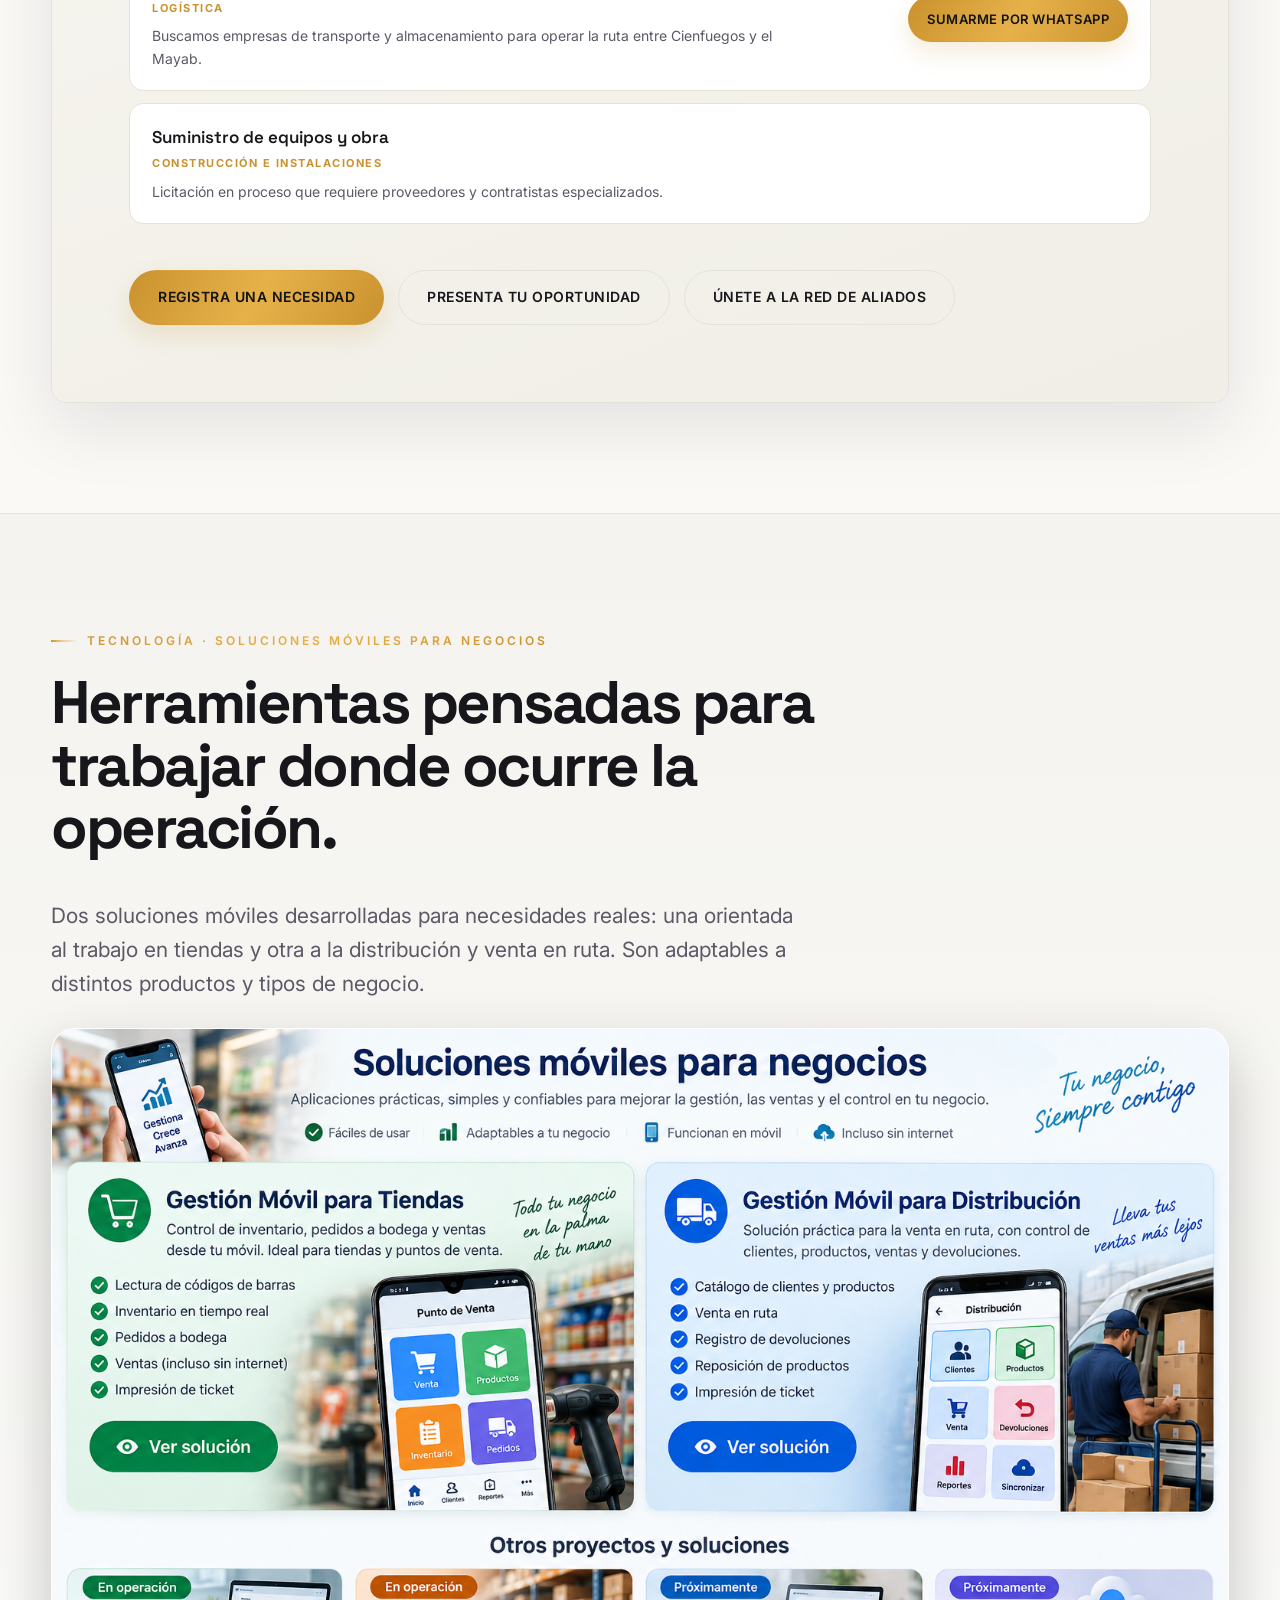
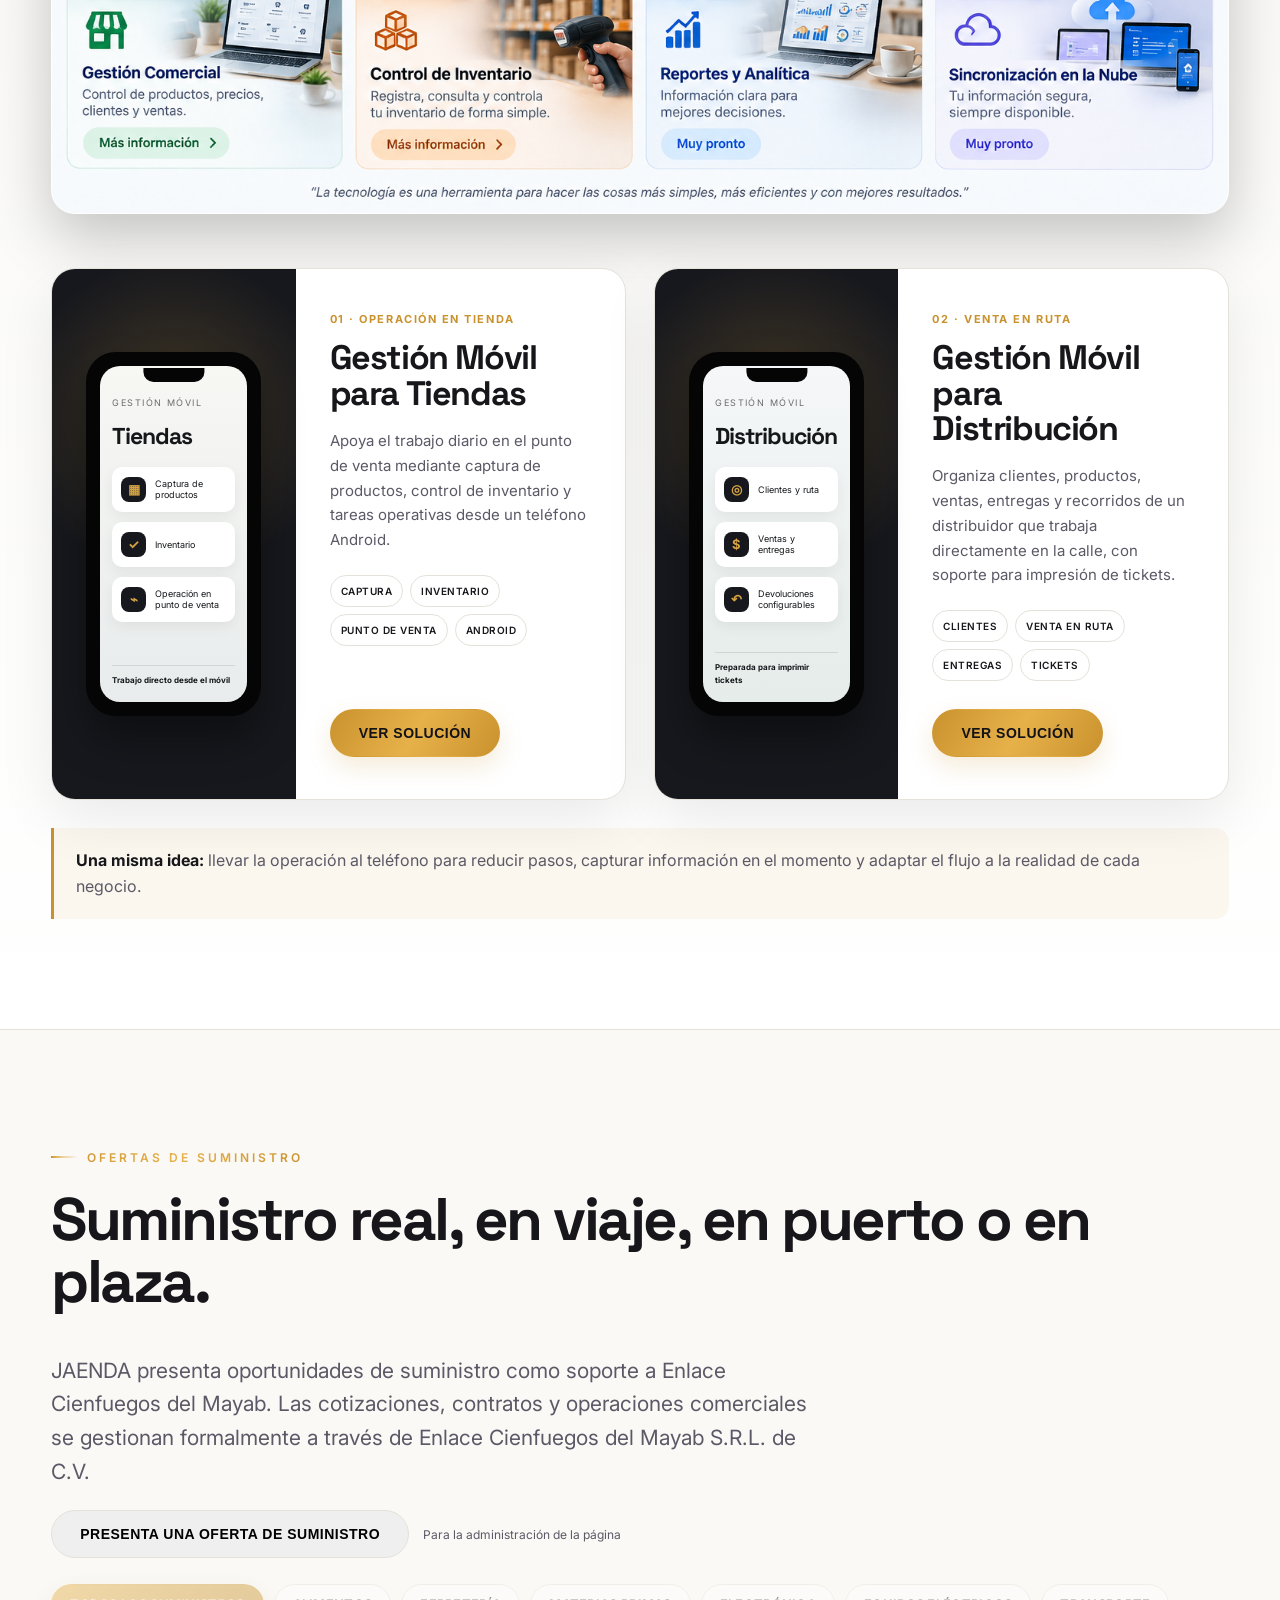
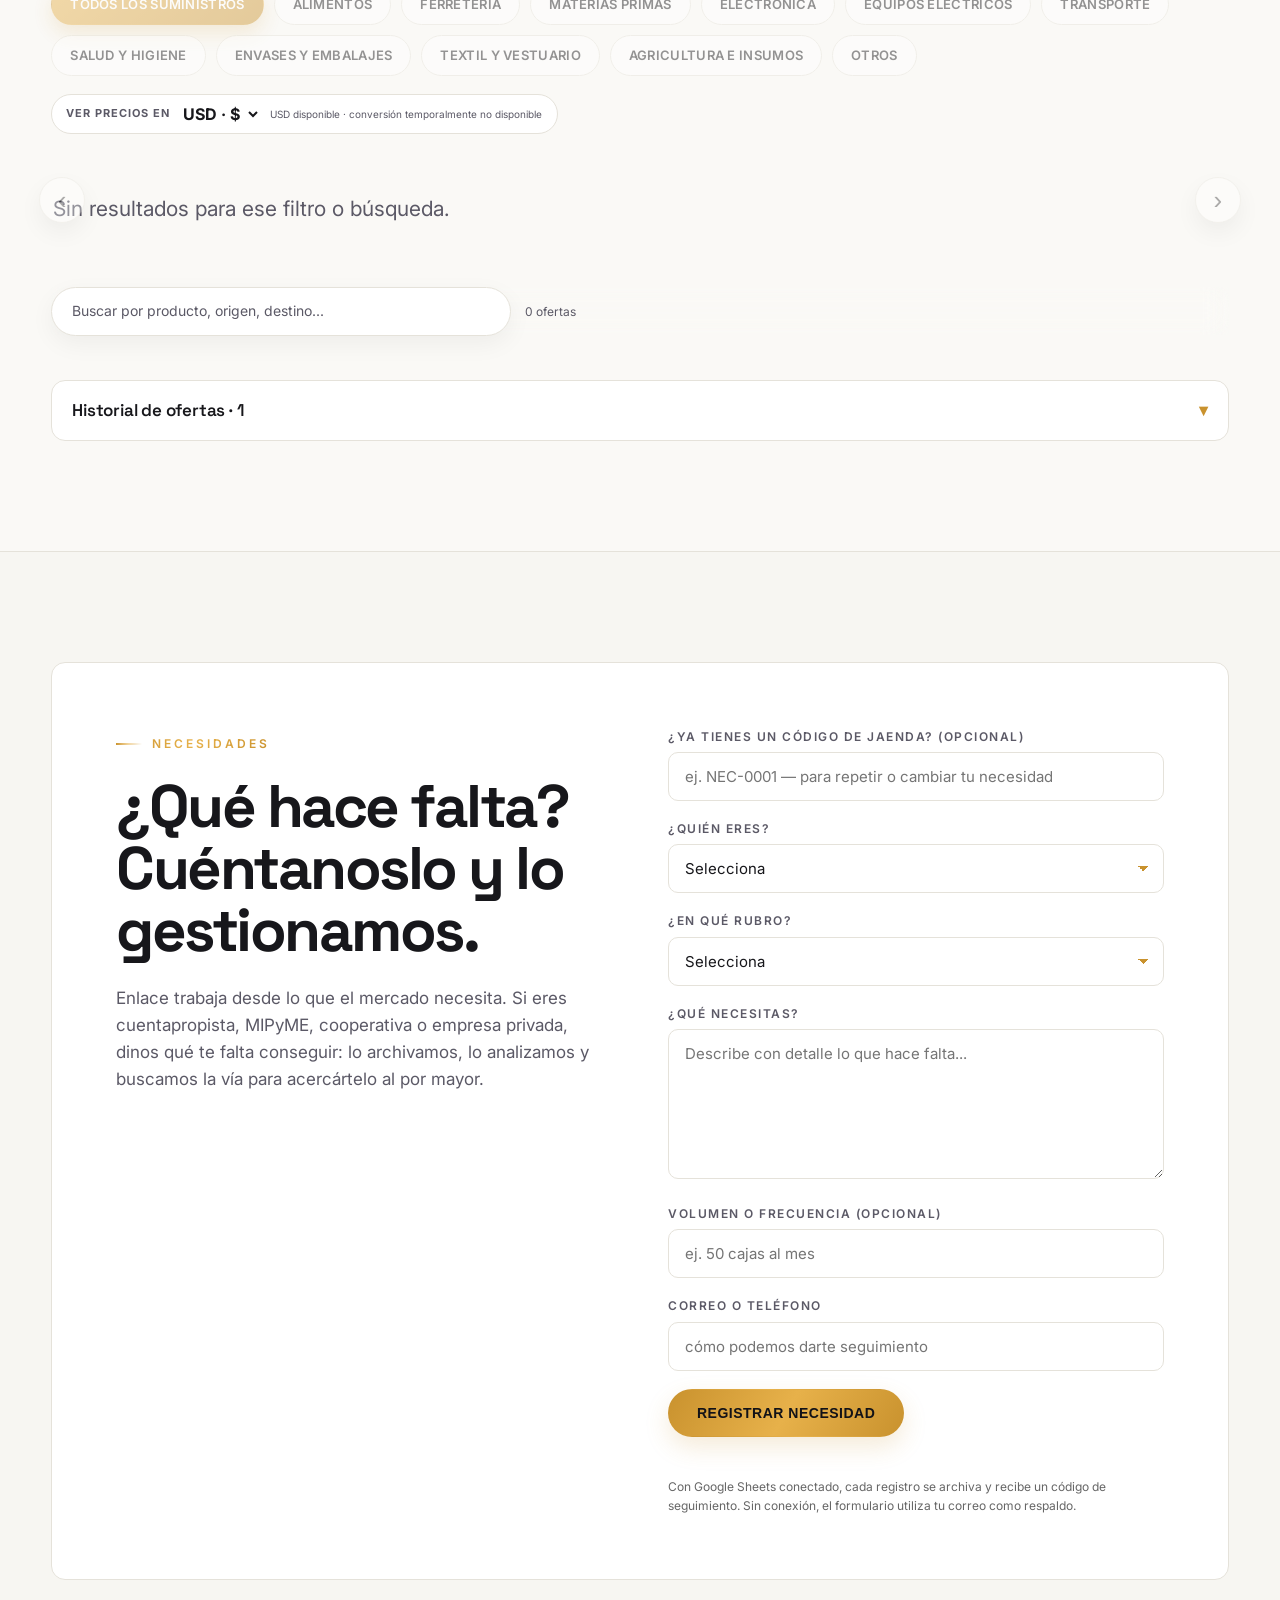
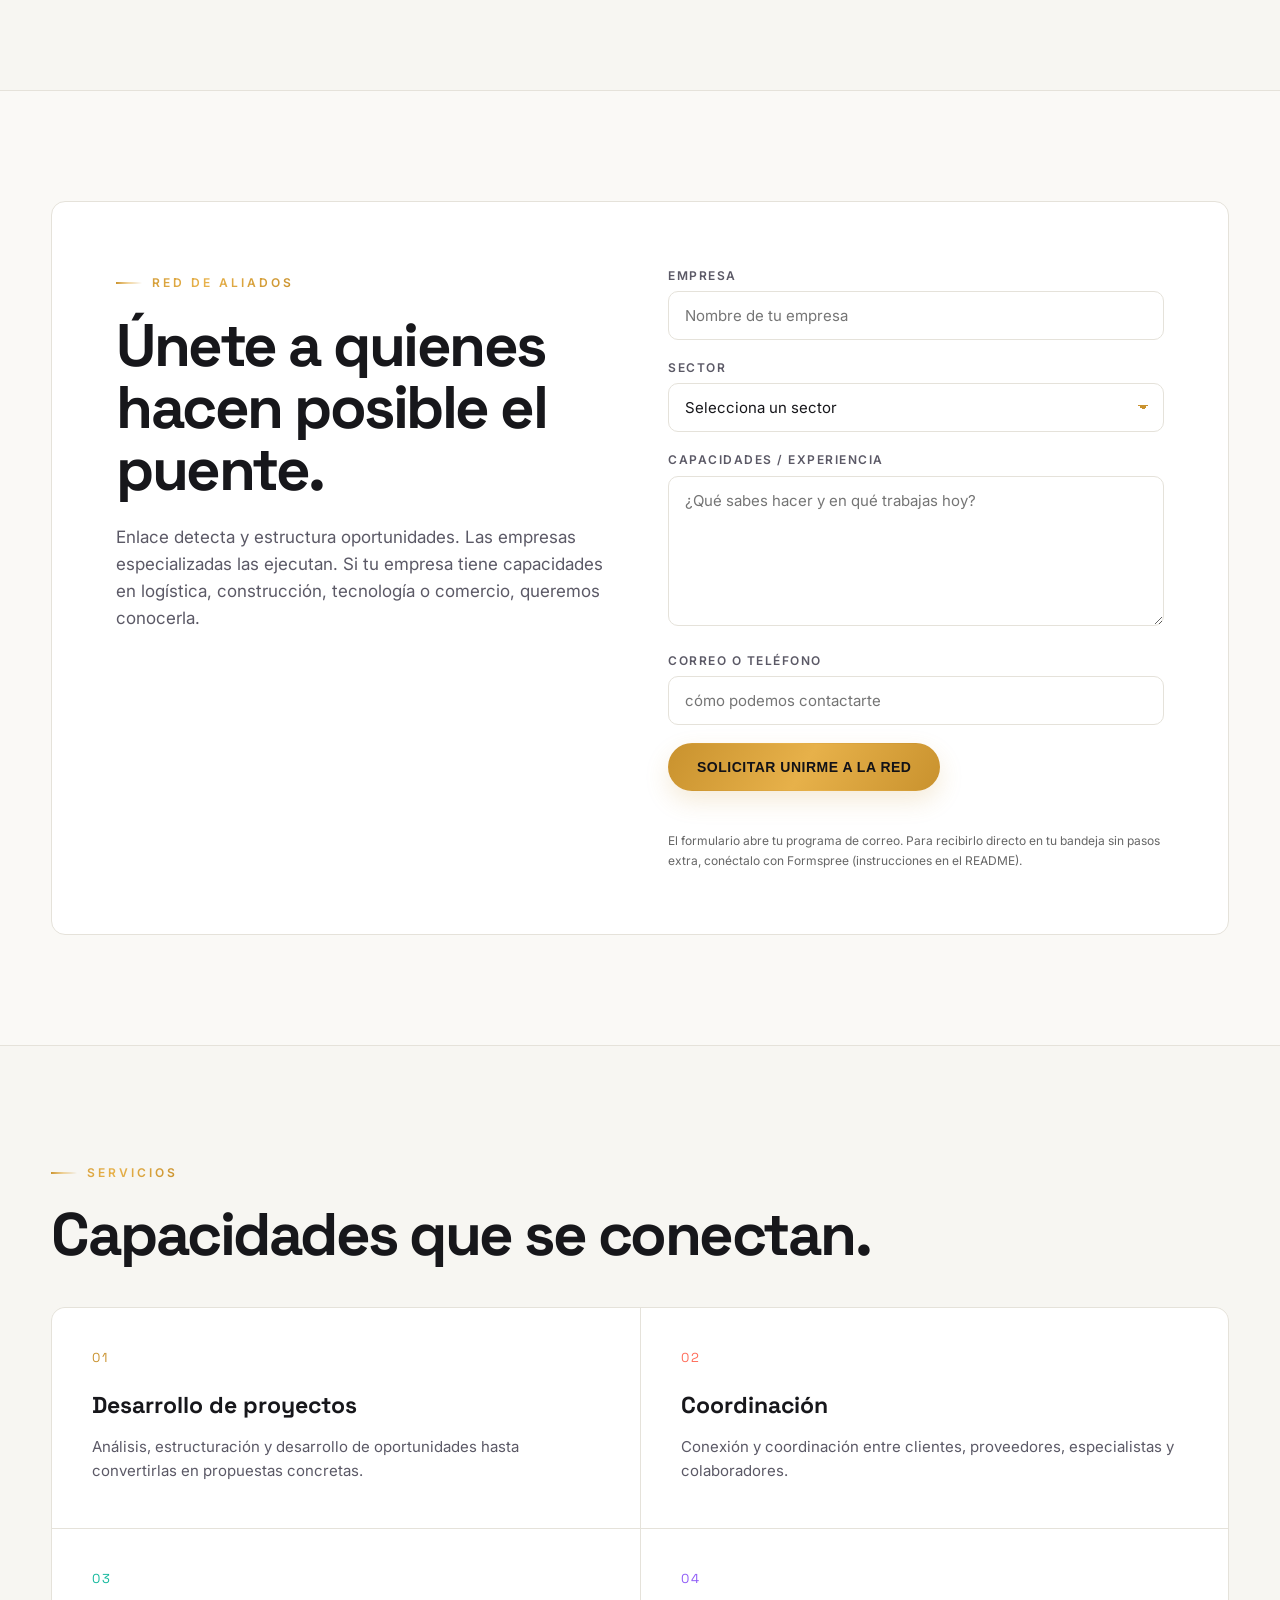
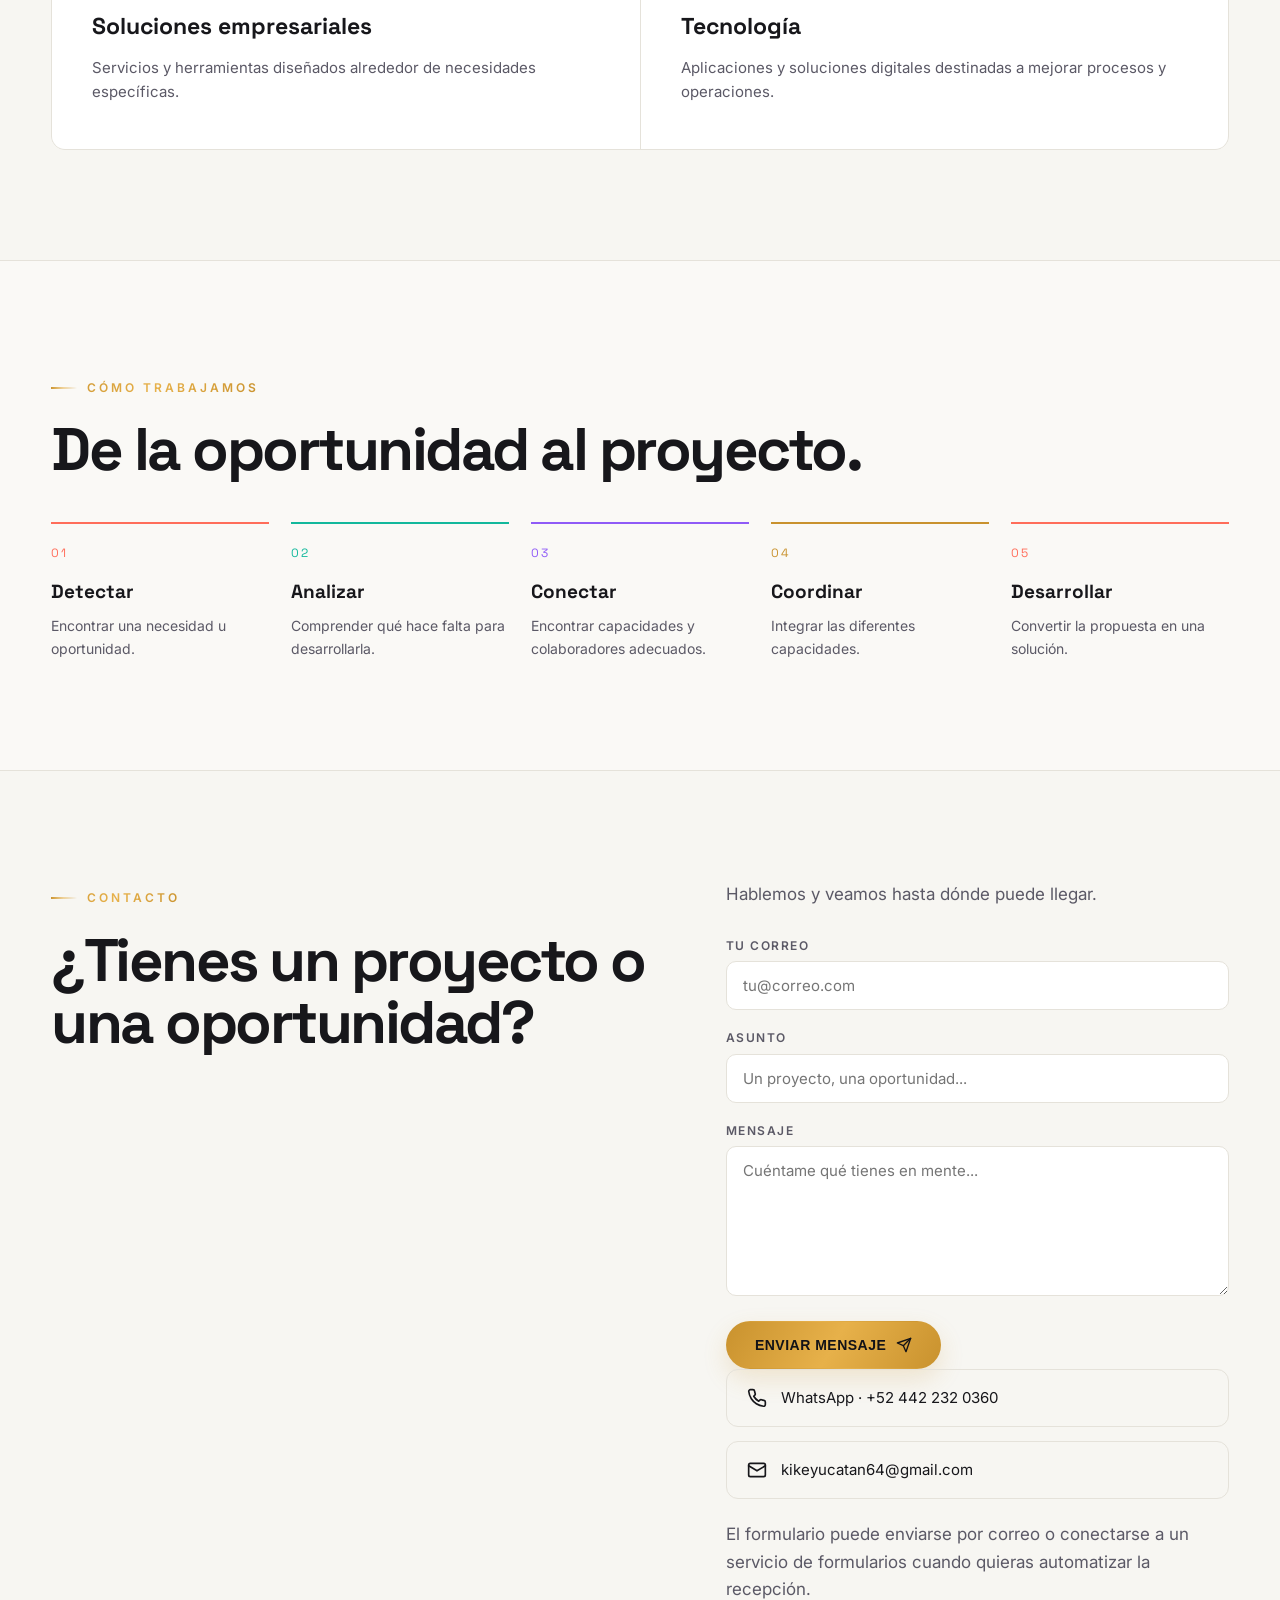
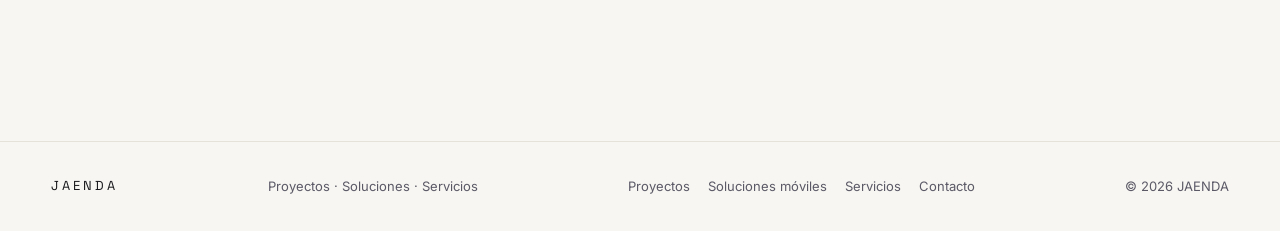
==== commit 2b682f33: "v=74: estetica editorial - unificar arcoiris a dorado (botones, títulos, logos, tarjetas), portada m" ====
--- a/index.html
+++ b/index.html
@@ -32,7 +32,7 @@
   <link rel="preconnect" href="https://fonts.gstatic.com" crossorigin>
   <link href="https://fonts.googleapis.com/css2?family=Inter:wght@400;500;600&family=Space+Grotesk:wght@400;600;700&display=swap" rel="stylesheet">
 
-<link rel="stylesheet" href="style.css?v=73">
+<link rel="stylesheet" href="style.css?v=74">
     <link rel="icon" type="image/svg+xml" href="logo.svg">
 </head>
 
@@ -782,7 +782,7 @@
 
   <div id="fb-pill" class="fb-pill" style="display:none;"></div>
 
-  <script src="script.js?v=73" defer></script>
+  <script src="script.js?v=74" defer></script>
 </body>
 </html>
 
--- a/style.css
+++ b/style.css
@@ -16,7 +16,7 @@
   --teal-soft: rgba(57, 213, 184, 0.26);
   --violet: #8f5bf7;
   --violet-soft: rgba(176, 123, 255, 0.26);
-  --grad: linear-gradient(120deg, #c9922e, #f0453a 55%, #8f5bf7);
+  --grad: linear-gradient(120deg, #c9922e, #e7b14a 50%, #c9922e);
   --radius: 14px;
   --font-display: "Space Grotesk", "Arial Black", sans-serif;
   --font-body: "Inter", Arial, sans-serif;
@@ -214,6 +214,7 @@
 .menu {
   position: fixed;
   inset: 0;
+  z-index: 5;
   flex-direction: column;
   justify-content: center;
   align-items: center;
@@ -224,8 +225,43 @@
   transition: opacity 0.3s ease;
 }
 
+.menu::before {
+  content: "JAENDA";
+  position: absolute;
+  top: 50%;
+  left: 50%;
+  transform: translate(-50%, -50%);
+  font-family: var(--font-display);
+  font-size: clamp(120px, 22vw, 360px);
+  font-weight: 700;
+  letter-spacing: 0.06em;
+  color: transparent;
+  background: linear-gradient(180deg, rgba(193, 146, 46, 0.12), rgba(193, 146, 46, 0.02));
+  -webkit-background-clip: text;
+  background-clip: text;
+  pointer-events: none;
+  z-index: 0;
+}
+
+.menu::after {
+  content: "Oportunidades que encuentran a quienes las hacen posibles";
+  position: absolute;
+  bottom: 44px;
+  left: 50%;
+  transform: translateX(-50%);
+  width: min(420px, 80%);
+  text-align: center;
+  font-size: 12px;
+  letter-spacing: 0.18em;
+  text-transform: uppercase;
+  color: rgba(91, 89, 102, 0.55);
+  pointer-events: none;
+  z-index: 0;
+}
+
+.menu a { font-size: 24px; position: relative; z-index: 1; }
+
 .menu.open { opacity: 1; pointer-events: auto; }
-.menu a { font-size: 24px; }
 
 .burger.open span:nth-child(1) { transform: translateY(7px) rotate(45deg); }
 .burger.open span:nth-child(2) { opacity: 0; }
@@ -474,11 +510,11 @@
 }
 .hero h1 .jnombre {
   letter-spacing: -4px;
-  background: linear-gradient(92deg, #ffffff 10%, #ffd97a 42%, #ff8a5c 68%, #ffffff 95%);
+  background: linear-gradient(92deg, #ffffff 15%, #f2d489 42%, #d5a343 70%, #ffffff 95%);
   -webkit-background-clip: text;
   background-clip: text;
   color: transparent;
-  filter: drop-shadow(0 2px 22px rgba(255, 179, 107, 0.35));
+  filter: drop-shadow(0 2px 22px rgba(193, 146, 46, 0.35));
 }
 .hero h1 .thin { flex-basis: 100%; }
 
@@ -583,15 +619,12 @@
   font-weight: 700;
   letter-spacing: 0.3px;
   color: #111117;
-  background: linear-gradient(120deg, #ffd166, #ff6d5a);
-  box-shadow: 0 10px 30px rgba(255, 109, 90, 0.38);
+  background: linear-gradient(120deg, #e7b14a, #c9922e);
+  box-shadow: 0 10px 30px rgba(193, 146, 46, 0.38);
   transition: transform 0.25s cubic-bezier(0.22, 1, 0.36, 1), box-shadow 0.25s ease, border-color 0.25s ease;
 }
 
-.quick-links .qn { background: linear-gradient(120deg, #ffd166, #ff6d5a); box-shadow: 0 10px 30px rgba(255, 109, 90, 0.42); }
-.quick-links .qo { background: linear-gradient(120deg, #ff6d5a, #b07bff); box-shadow: 0 10px 30px rgba(176, 123, 255, 0.44); }
-.quick-links .qr { background: linear-gradient(120deg, #b07bff, #39d5b8); box-shadow: 0 10px 30px rgba(57, 213, 184, 0.42); }
-.quick-links .qe { background: linear-gradient(120deg, #39d5b8, #ffd166); box-shadow: 0 10px 30px rgba(217, 164, 65, 0.42); }
+.quick-links .qn, .quick-links .qo, .quick-links .qr, .quick-links .qe { background: linear-gradient(120deg, #e7b14a, #c9922e); box-shadow: 0 10px 30px rgba(193, 146, 46, 0.38); }
 
 .quick-links a::before {
   content: "";
@@ -1099,9 +1132,9 @@
   transition: transform 0.3s cubic-bezier(0.22, 1, 0.36, 1), border-color 0.3s ease, box-shadow 0.3s ease;
 }
 
-.oferta.acc-0 { border-top: 3px solid var(--coral); }
-.oferta.acc-1 { border-top: 3px solid var(--teal); }
-.oferta.acc-2 { border-top: 3px solid var(--violet); }
+.oferta.acc-0 { border-top: 3px solid var(--accent); }
+.oferta.acc-1 { border-top: 3px solid var(--accent); }
+.oferta.acc-2 { border-top: 3px solid var(--accent); }
 .oferta.acc-3 { border-top: 3px solid var(--accent); }
 
 .oferta:hover {
@@ -1142,10 +1175,10 @@
   letter-spacing: 1.5px;
   text-transform: uppercase;
   color: #1d1d22;
-  background: linear-gradient(135deg, #ffd166, #ffb347);
+  background: linear-gradient(135deg, #e7b14a, #c9922e);
   border-radius: 999px;
   padding: 8px 16px;
-  box-shadow: 0 10px 22px rgba(255, 179, 71, 0.35);
+  box-shadow: 0 10px 22px rgba(193, 146, 46, 0.35);
   transition: transform 0.2s ease;
   white-space: nowrap;
 }
@@ -1242,7 +1275,7 @@
   letter-spacing: 0.6px;
   text-transform: uppercase;
   color: #1d1d22;
-  background: linear-gradient(135deg, #ffd166, #ffb347);
+  background: linear-gradient(135deg, #e7b14a, #c9922e);
   border-radius: 999px;
   padding: 6px 14px;
   white-space: nowrap;
@@ -2205,14 +2238,14 @@
 @media (min-width: 900px) {
   .hero-foto.lista {
     top: 0;
-    height: min(56.3vw, 520px);
+    height: min(45vw, 380px);
     background-size: contain;
     background-repeat: no-repeat;
     background-position: center center;
     background-color: #eaf5fb;
   }
   .hero-inner {
-    padding-top: min(56.3vw, 520px);
+    padding-top: min(45vw, 405px);
   }
 }
 
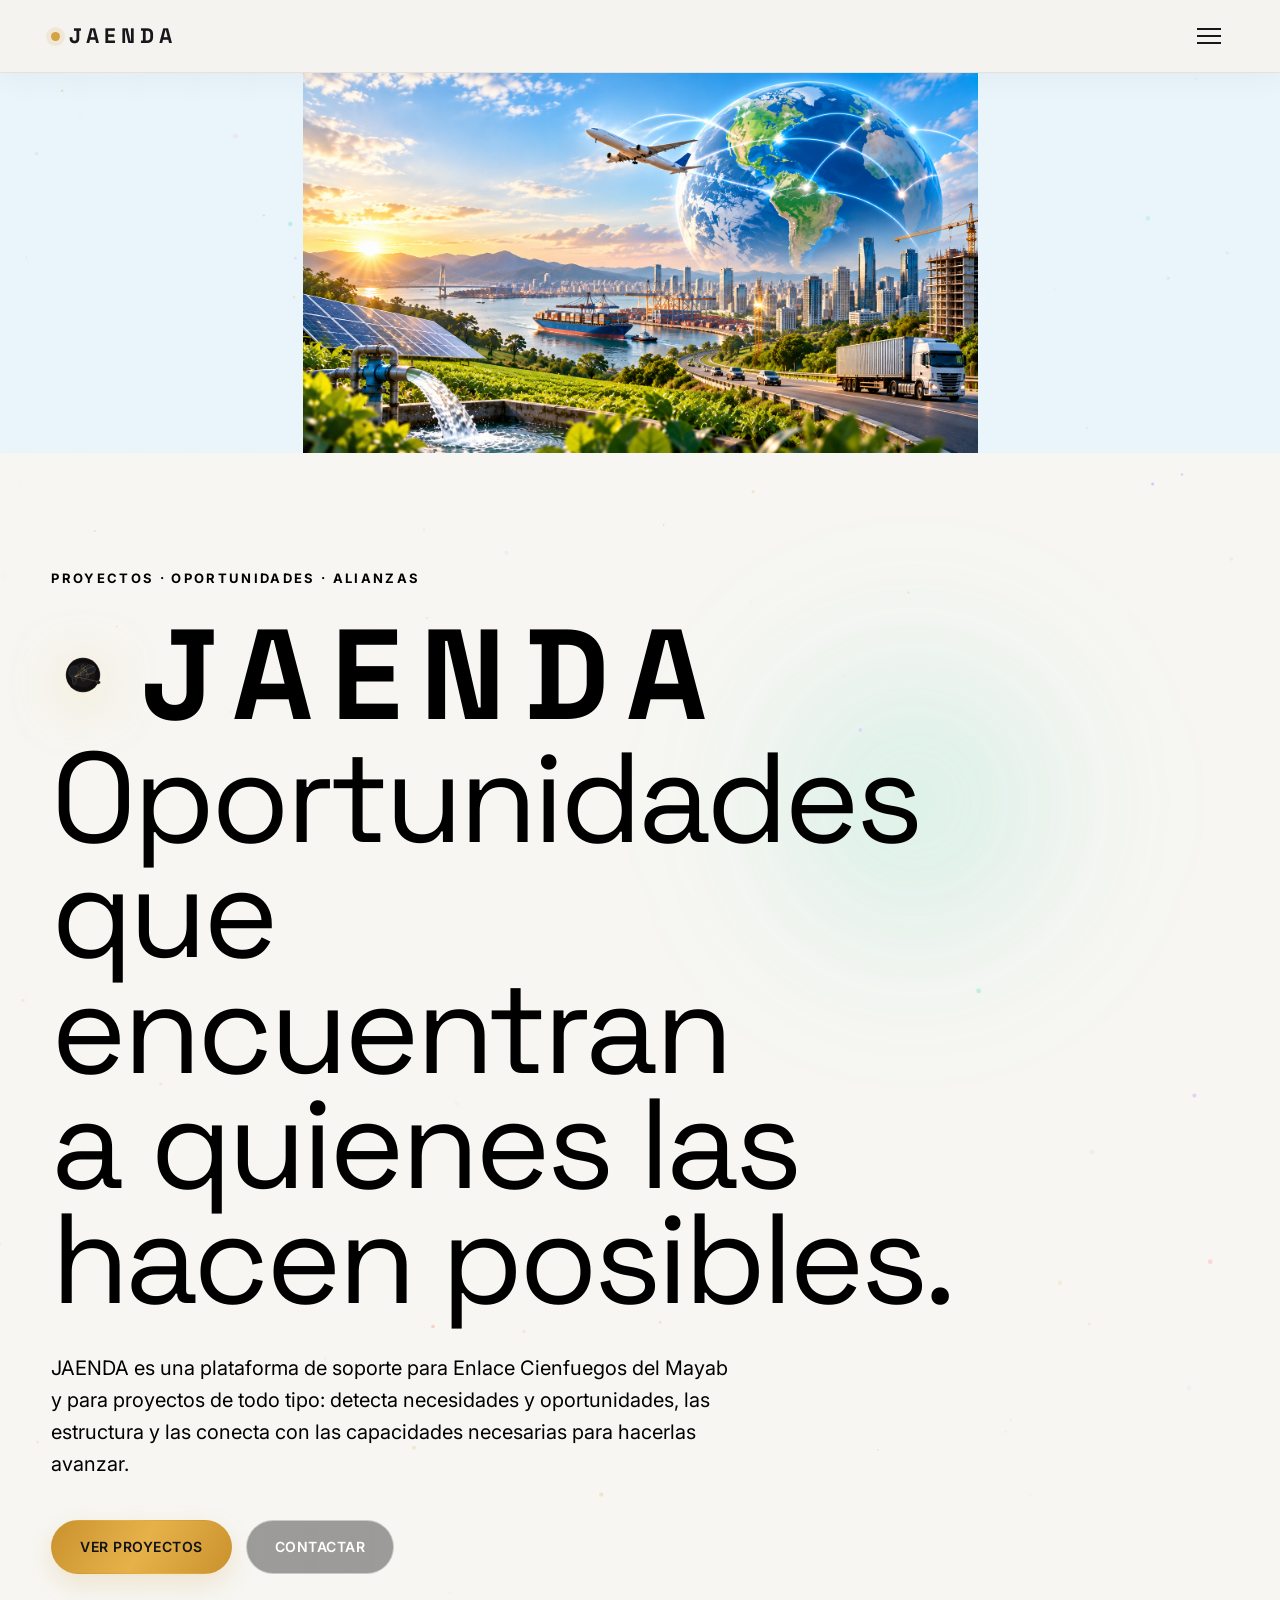
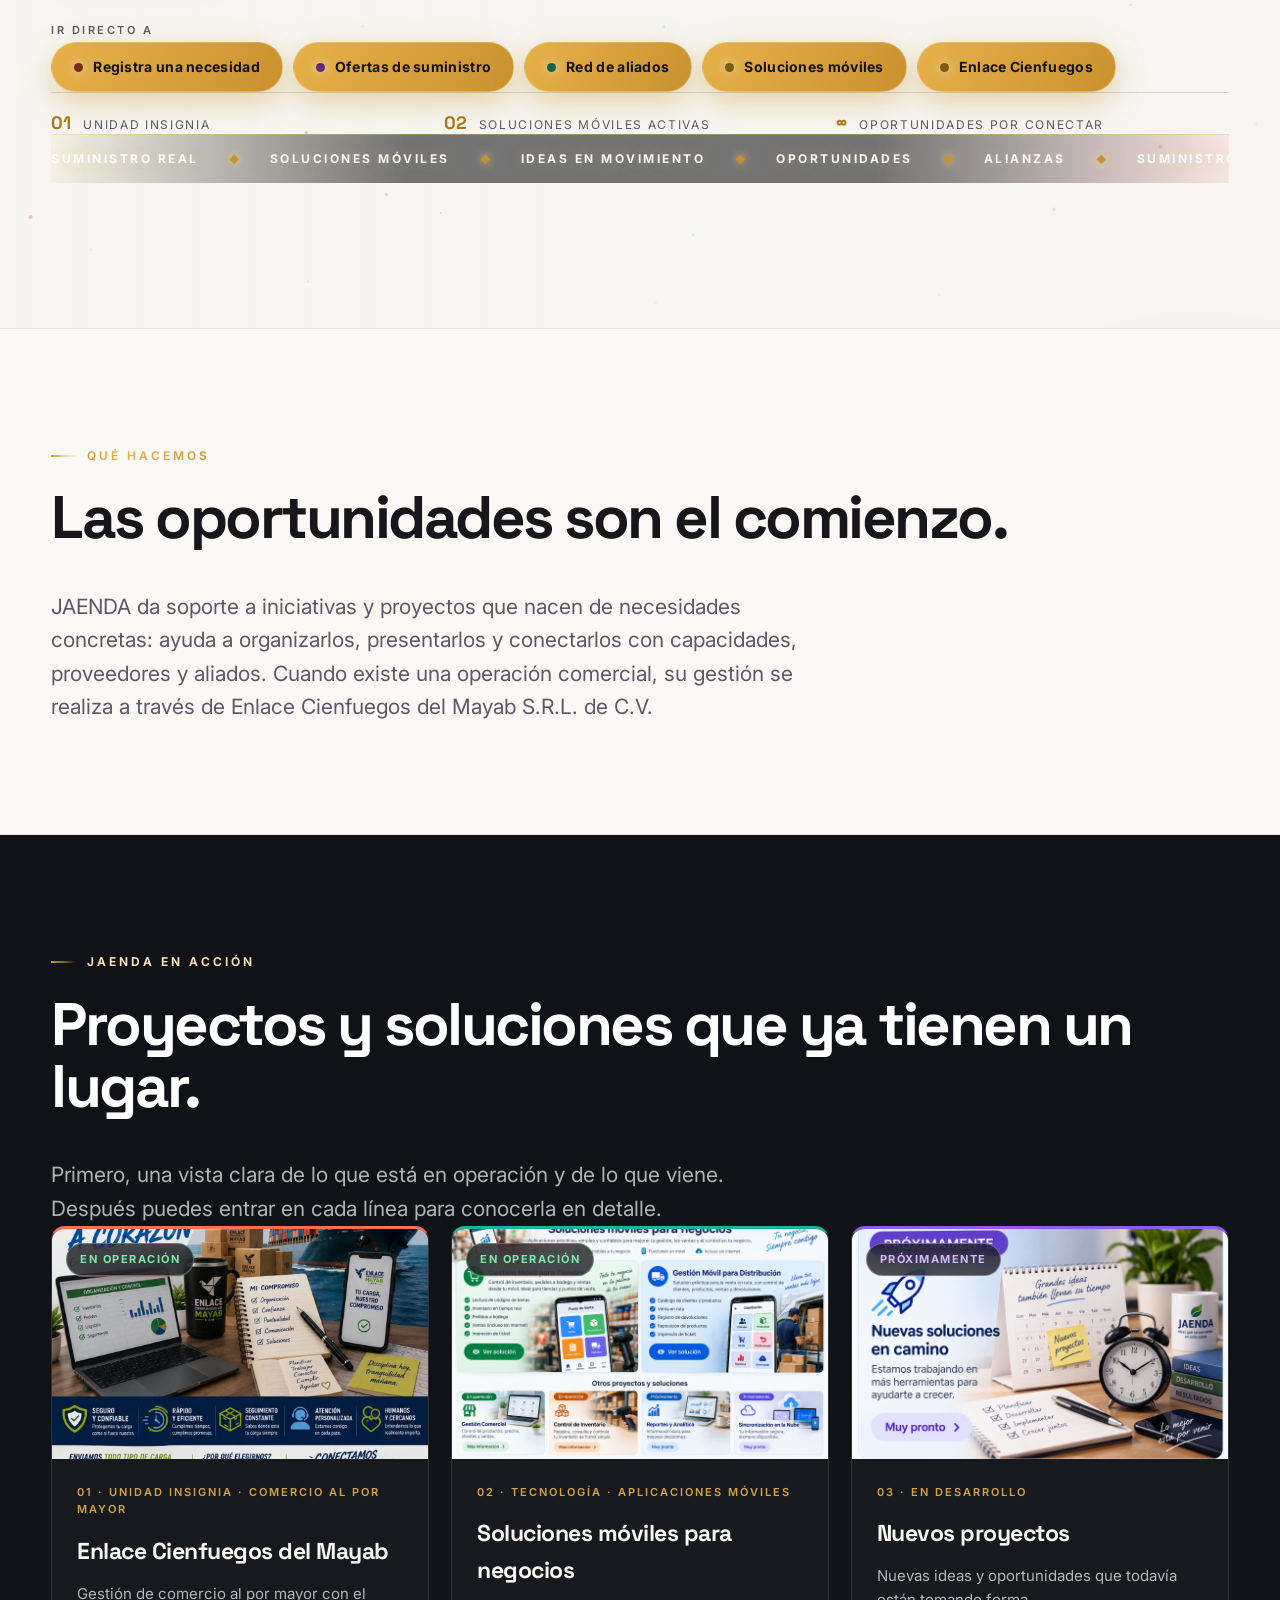
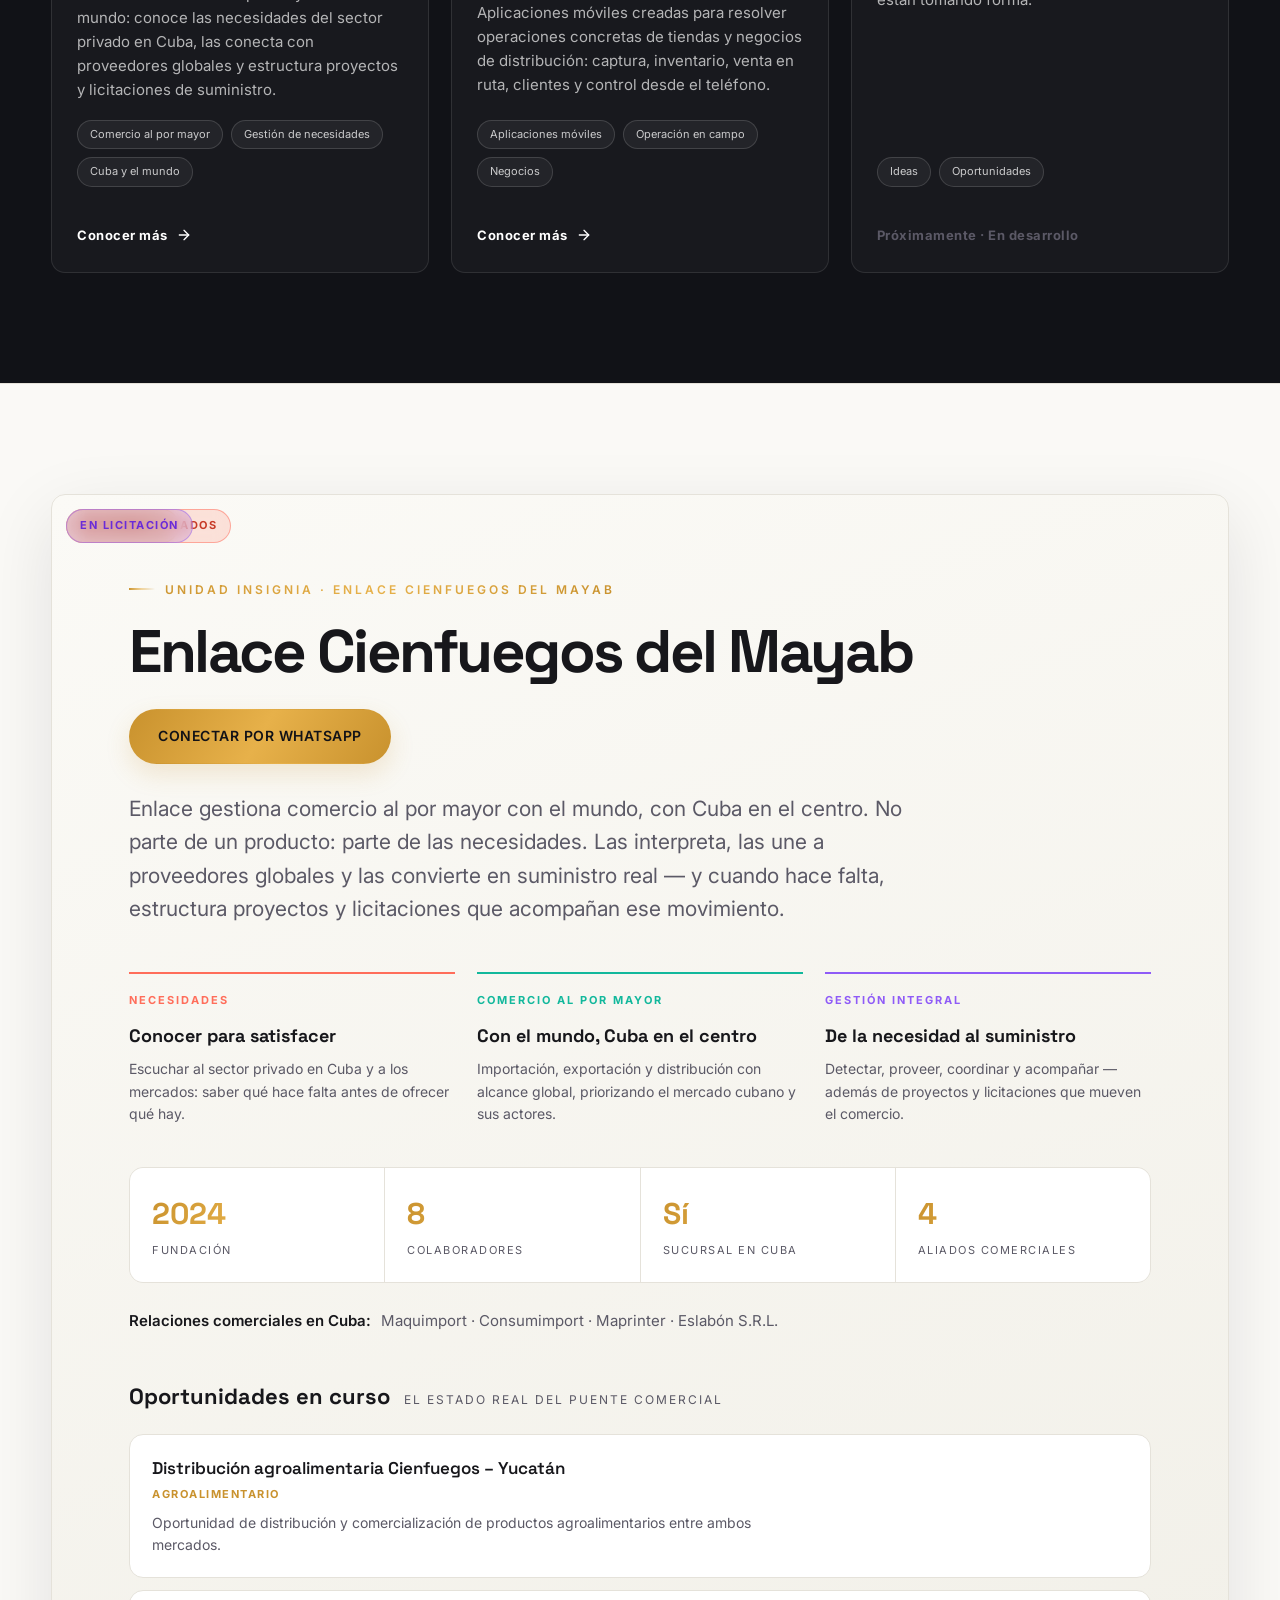
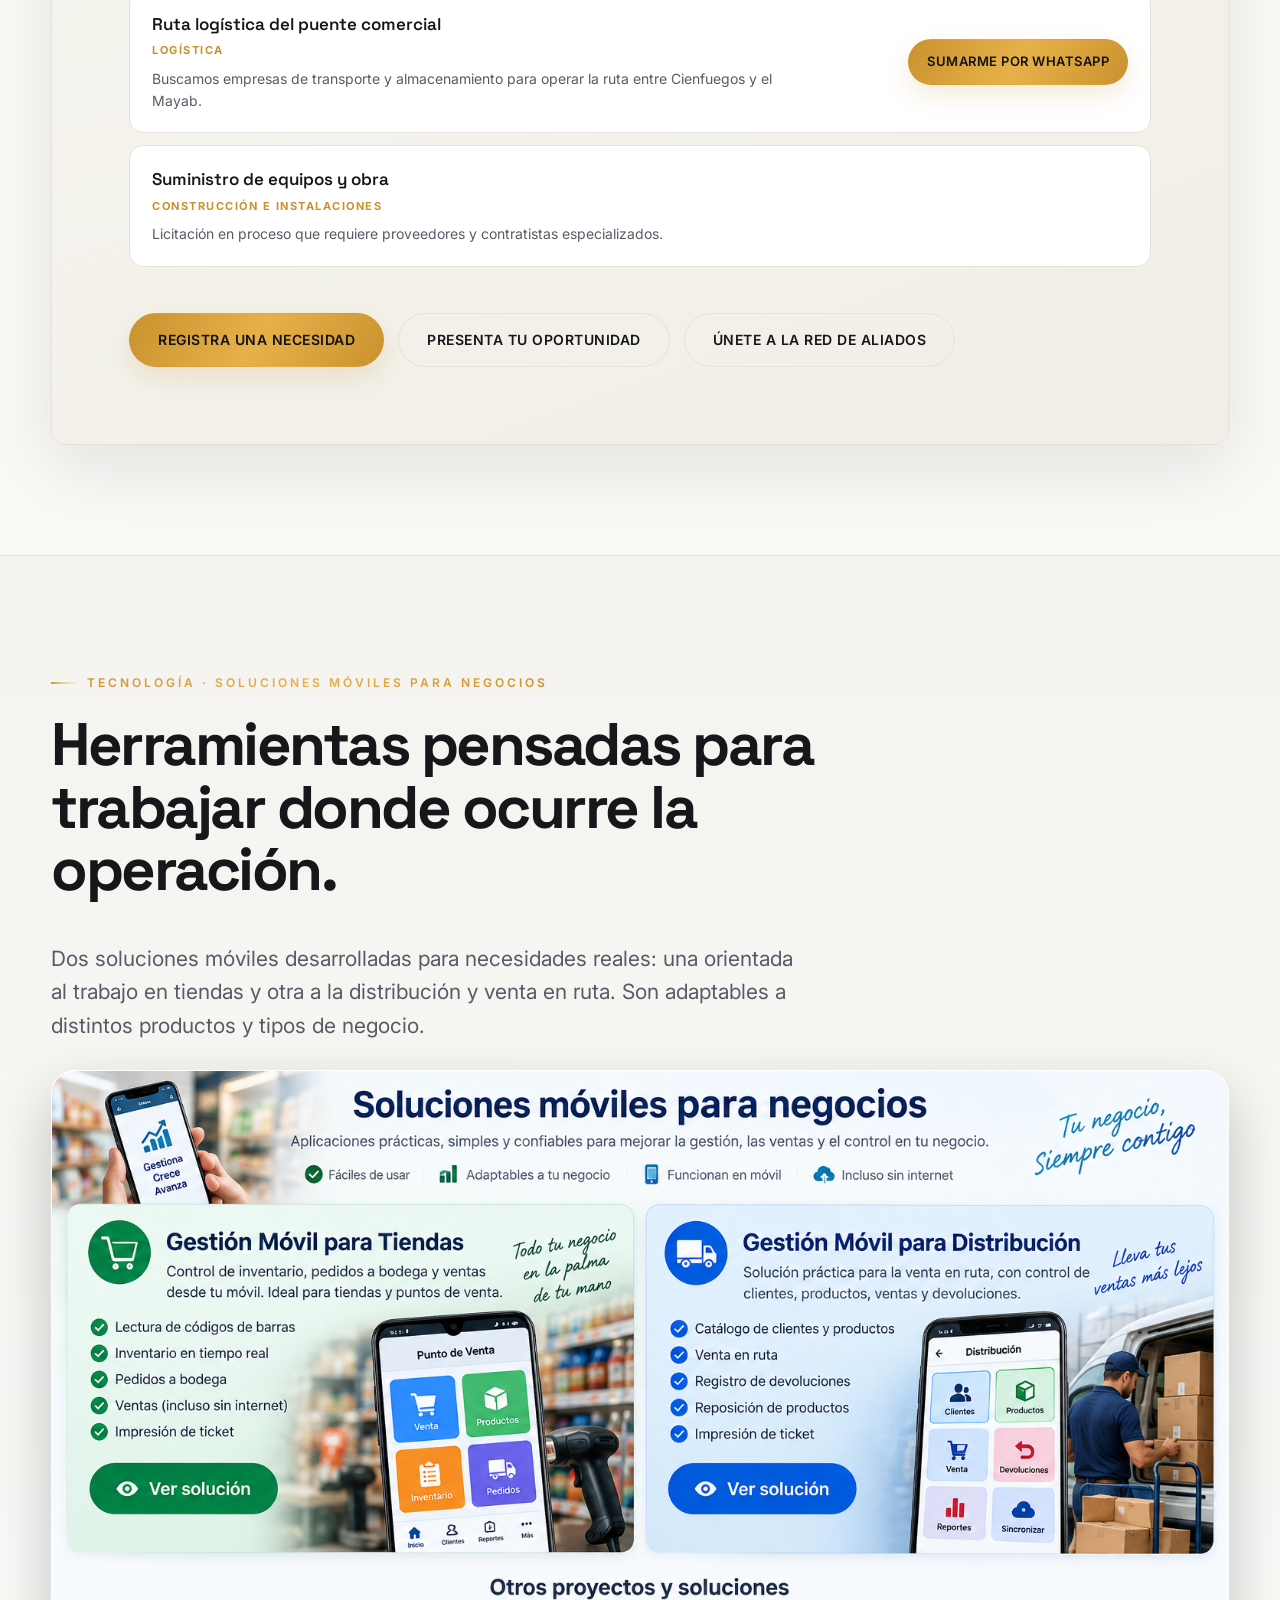
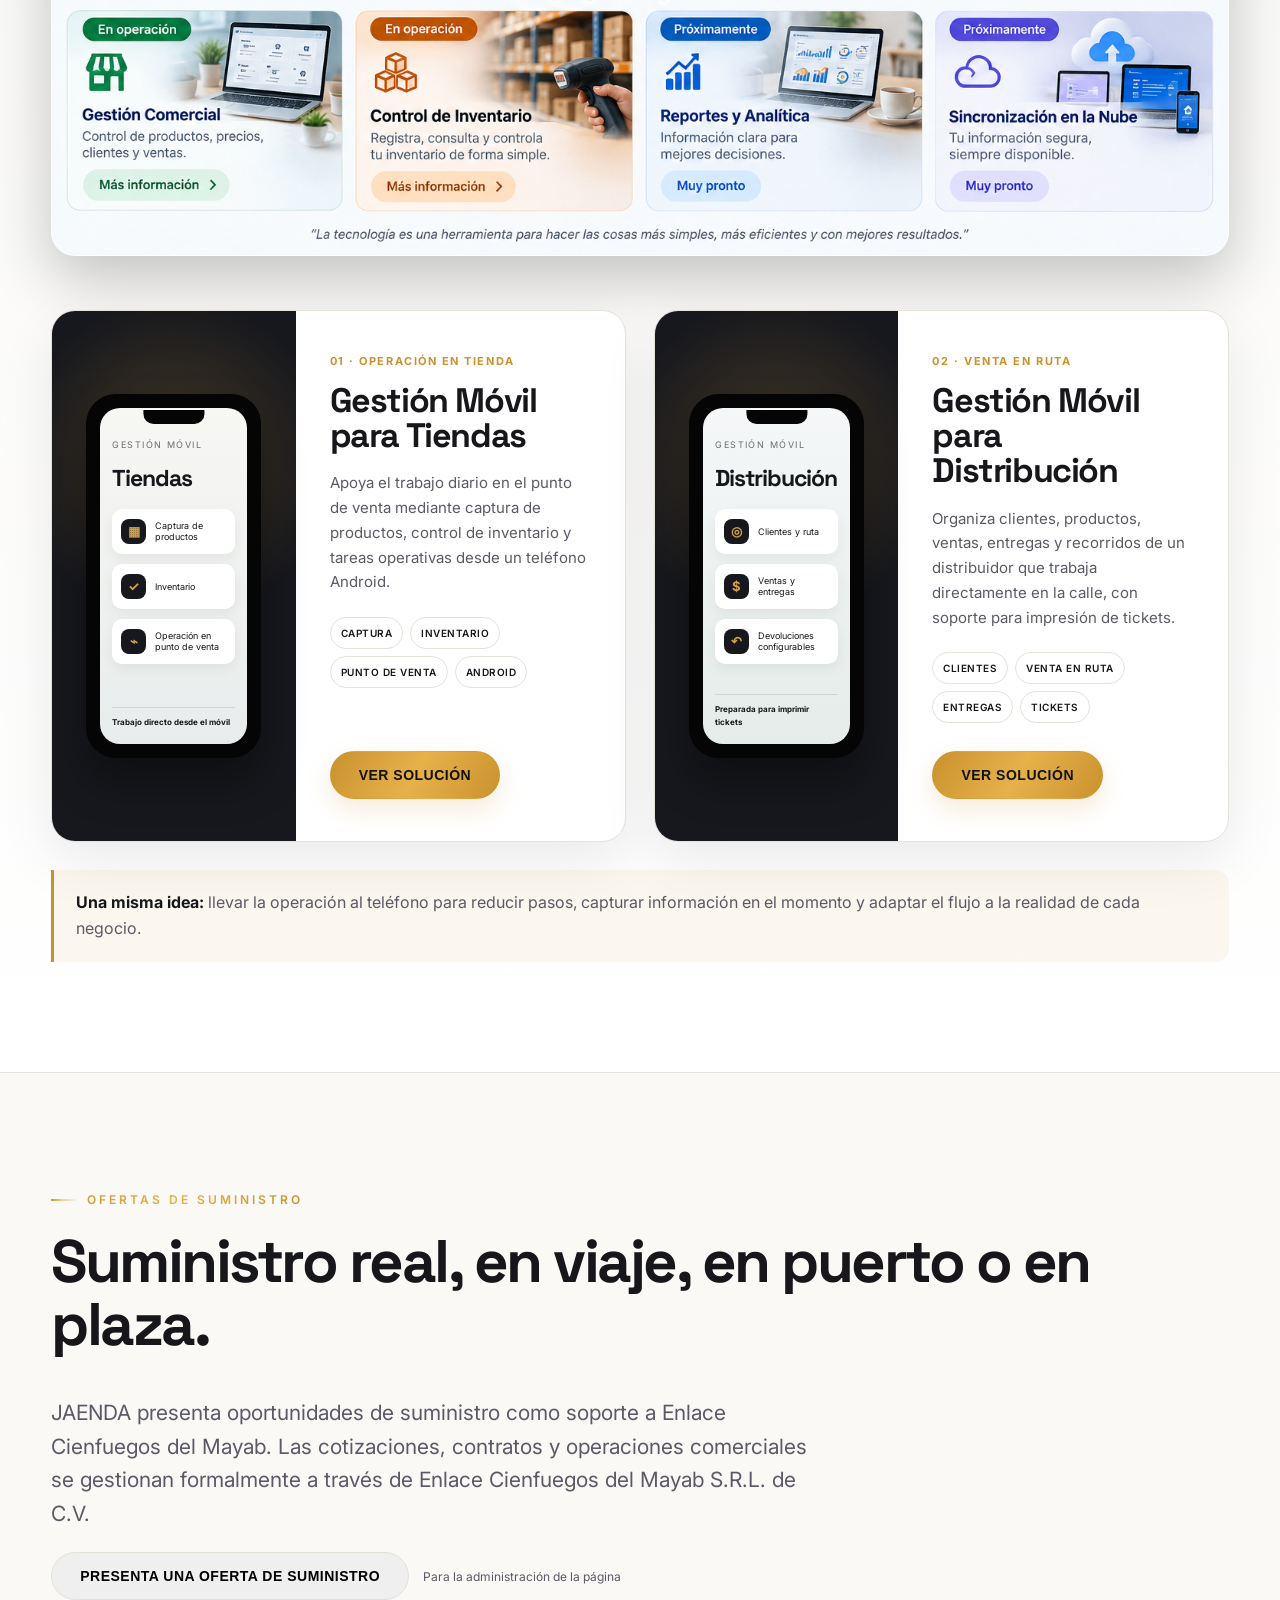
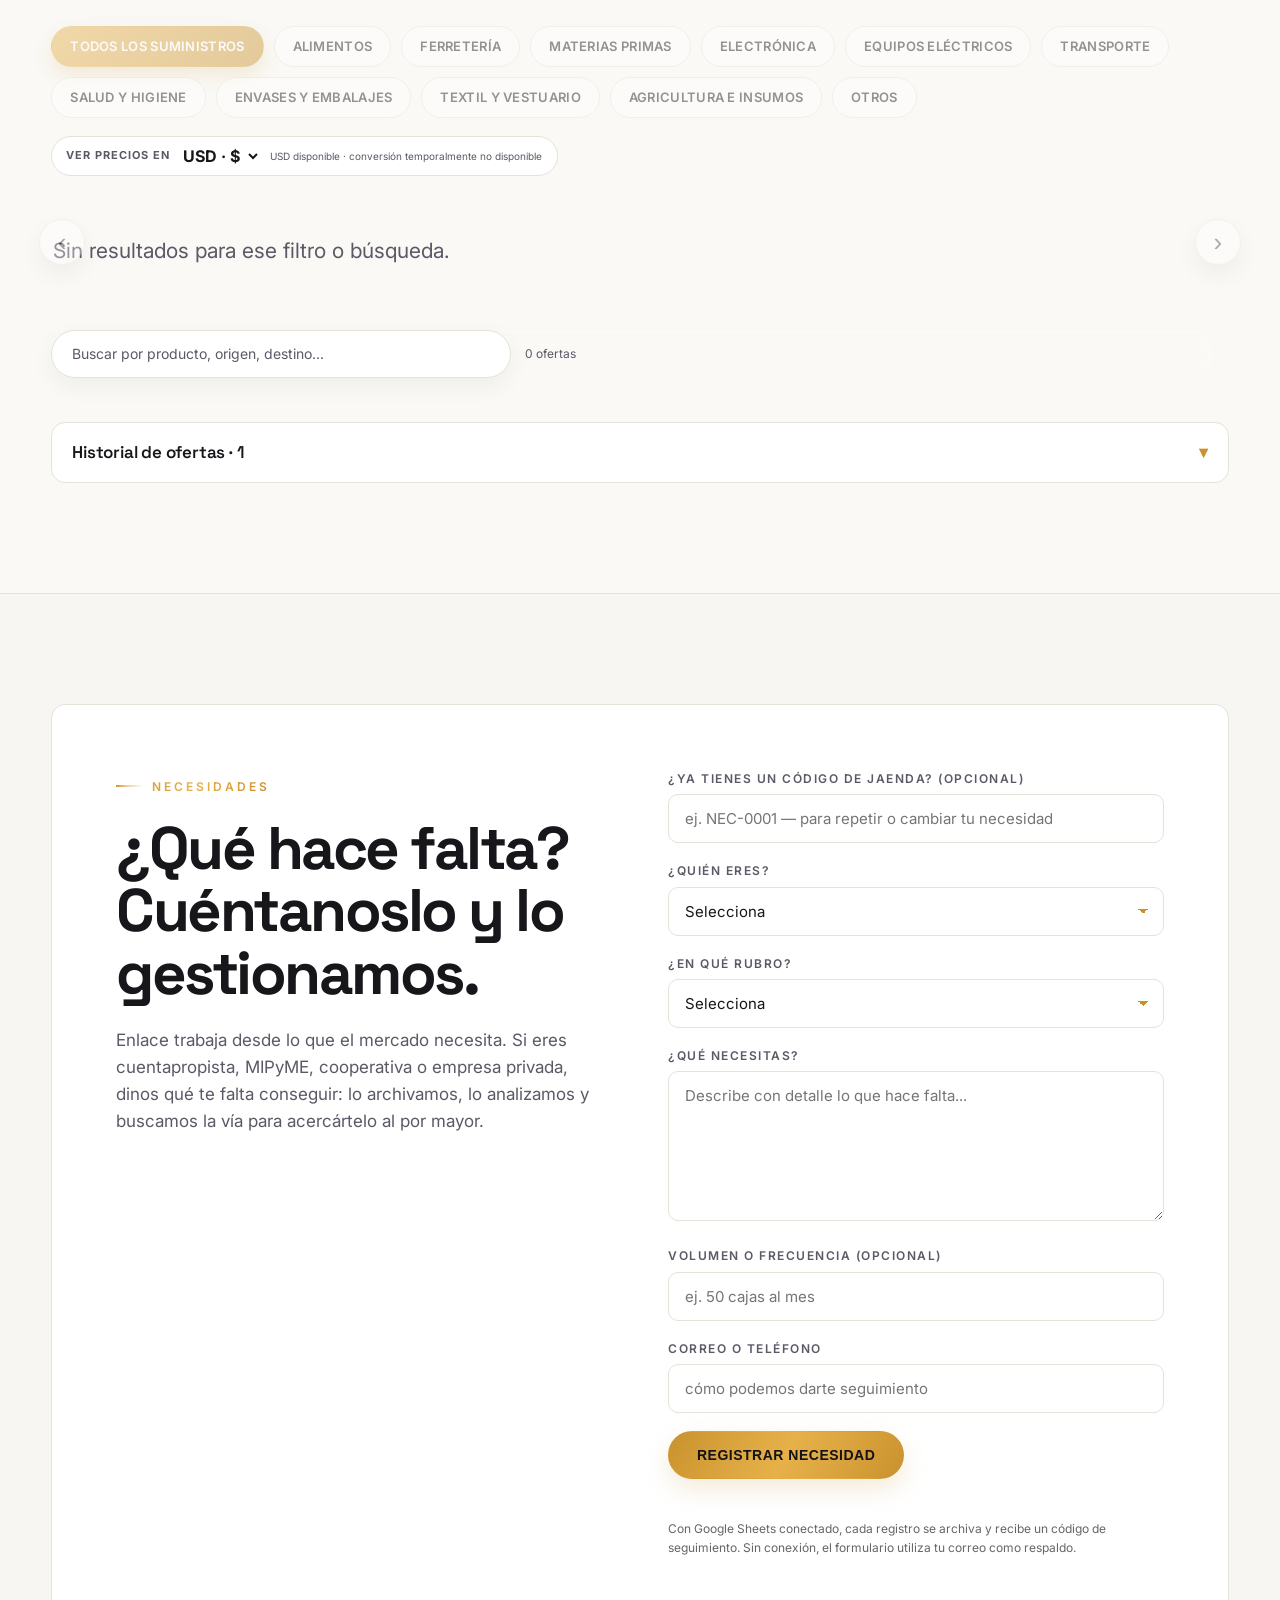
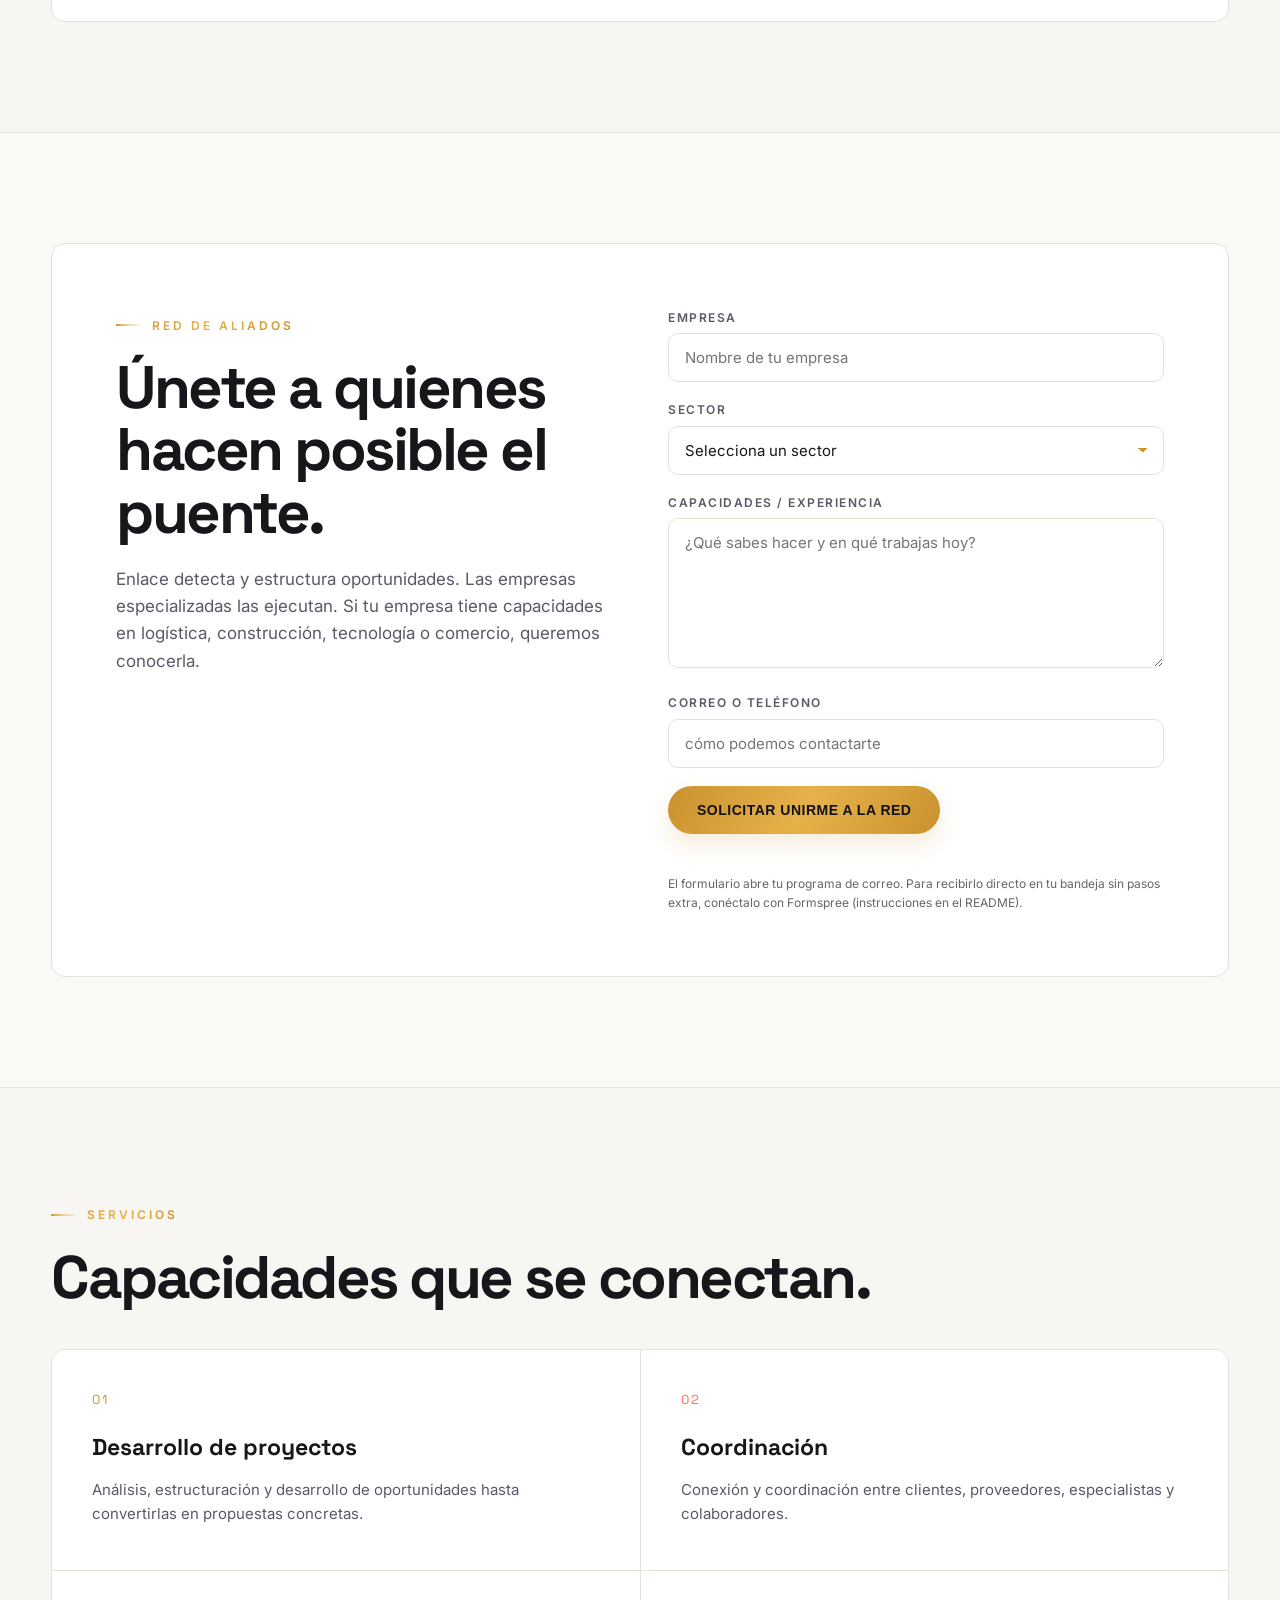
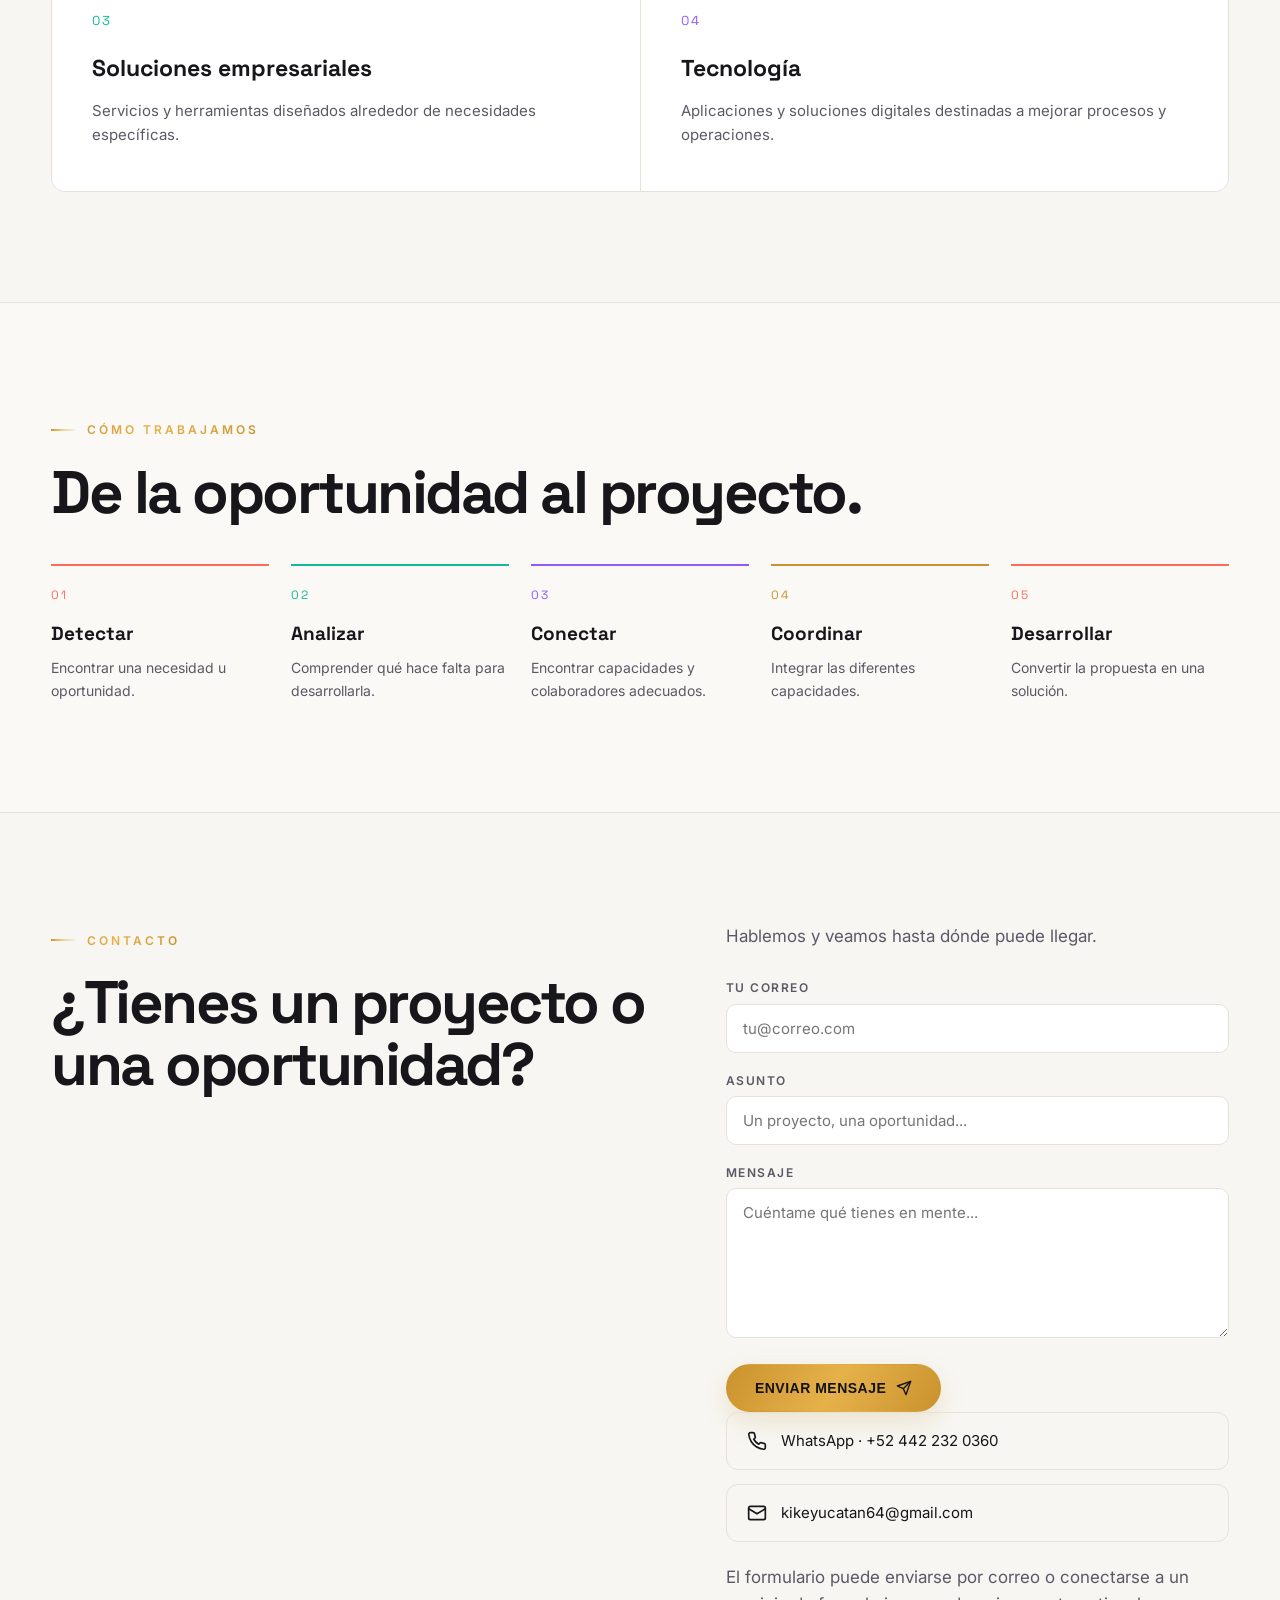
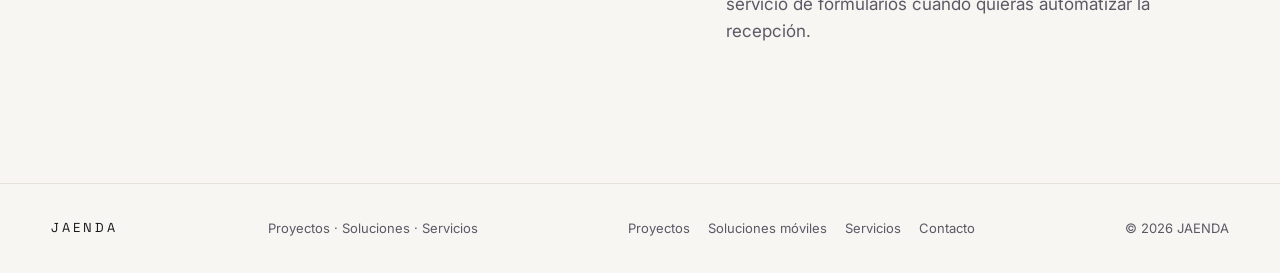
==== commit e7eb0157: "v=75: estadisticas 01/02/infinito en tinta dorada y flujo normal (no flotan sobre los botones)" ====
--- a/index.html
+++ b/index.html
@@ -32,7 +32,7 @@
   <link rel="preconnect" href="https://fonts.gstatic.com" crossorigin>
   <link href="https://fonts.googleapis.com/css2?family=Inter:wght@400;500;600&family=Space+Grotesk:wght@400;600;700&display=swap" rel="stylesheet">
 
-<link rel="stylesheet" href="style.css?v=74">
+<link rel="stylesheet" href="style.css?v=75">
     <link rel="icon" type="image/svg+xml" href="logo.svg">
 </head>
 
@@ -782,7 +782,7 @@
 
   <div id="fb-pill" class="fb-pill" style="display:none;"></div>
 
-  <script src="script.js?v=74" defer></script>
+  <script src="script.js?v=75" defer></script>
 </body>
 </html>
 
--- a/style.css
+++ b/style.css
@@ -2066,12 +2066,18 @@
 .hero h1 .jnombre { letter-spacing: .14em; }
 .hero-text { max-width: 690px; font-size: clamp(17px, 2vw, 20px); }
 .hero-stats {
-  position: absolute; z-index: 4; left: 4%; right: 4%; bottom: 76px;
-  max-width: 1180px; margin: auto; display: grid; grid-template-columns: repeat(3,1fr);
-  border-top: 1px solid rgba(255,255,255,.2); padding-top: 18px; color: rgba(255,255,255,.75);
+  position: static;
+  z-index: 4;
+  width: 100%;
+  max-width: 1180px;
+  display: grid;
+  grid-template-columns: repeat(3,1fr);
+  border-top: 1px solid rgba(30, 30, 40, 0.16);
+  padding-top: 18px;
+  color: var(--text-dim);
 }
 .hero-stats div { display:flex; gap:12px; align-items:baseline; padding-right: 20px; }
-.hero-stats strong { font: 700 18px var(--font-display); color: #fff; }
+.hero-stats strong { font: 700 18px var(--font-display); color: var(--gold-dark); }
 .hero-stats span { font-size: 12px; text-transform: uppercase; letter-spacing: .14em; }
 
 section { scroll-margin-top: 84px; }
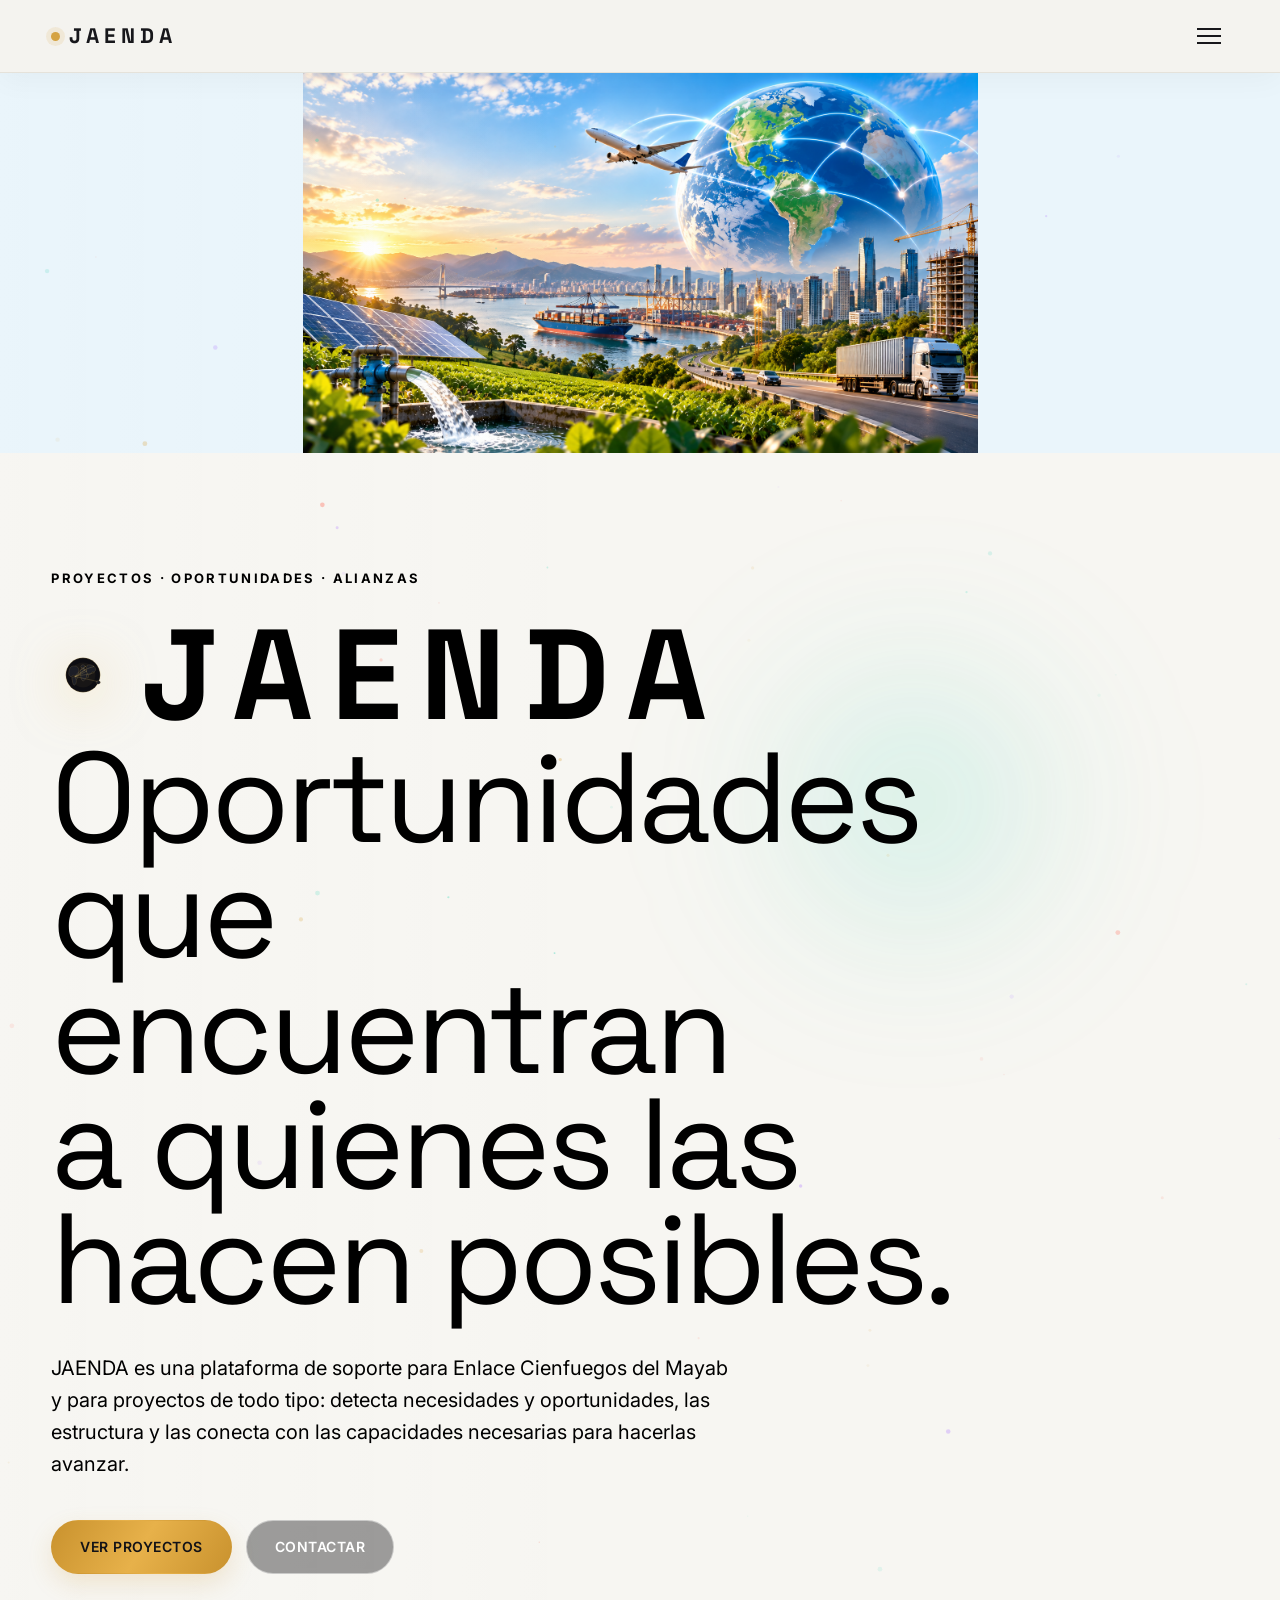
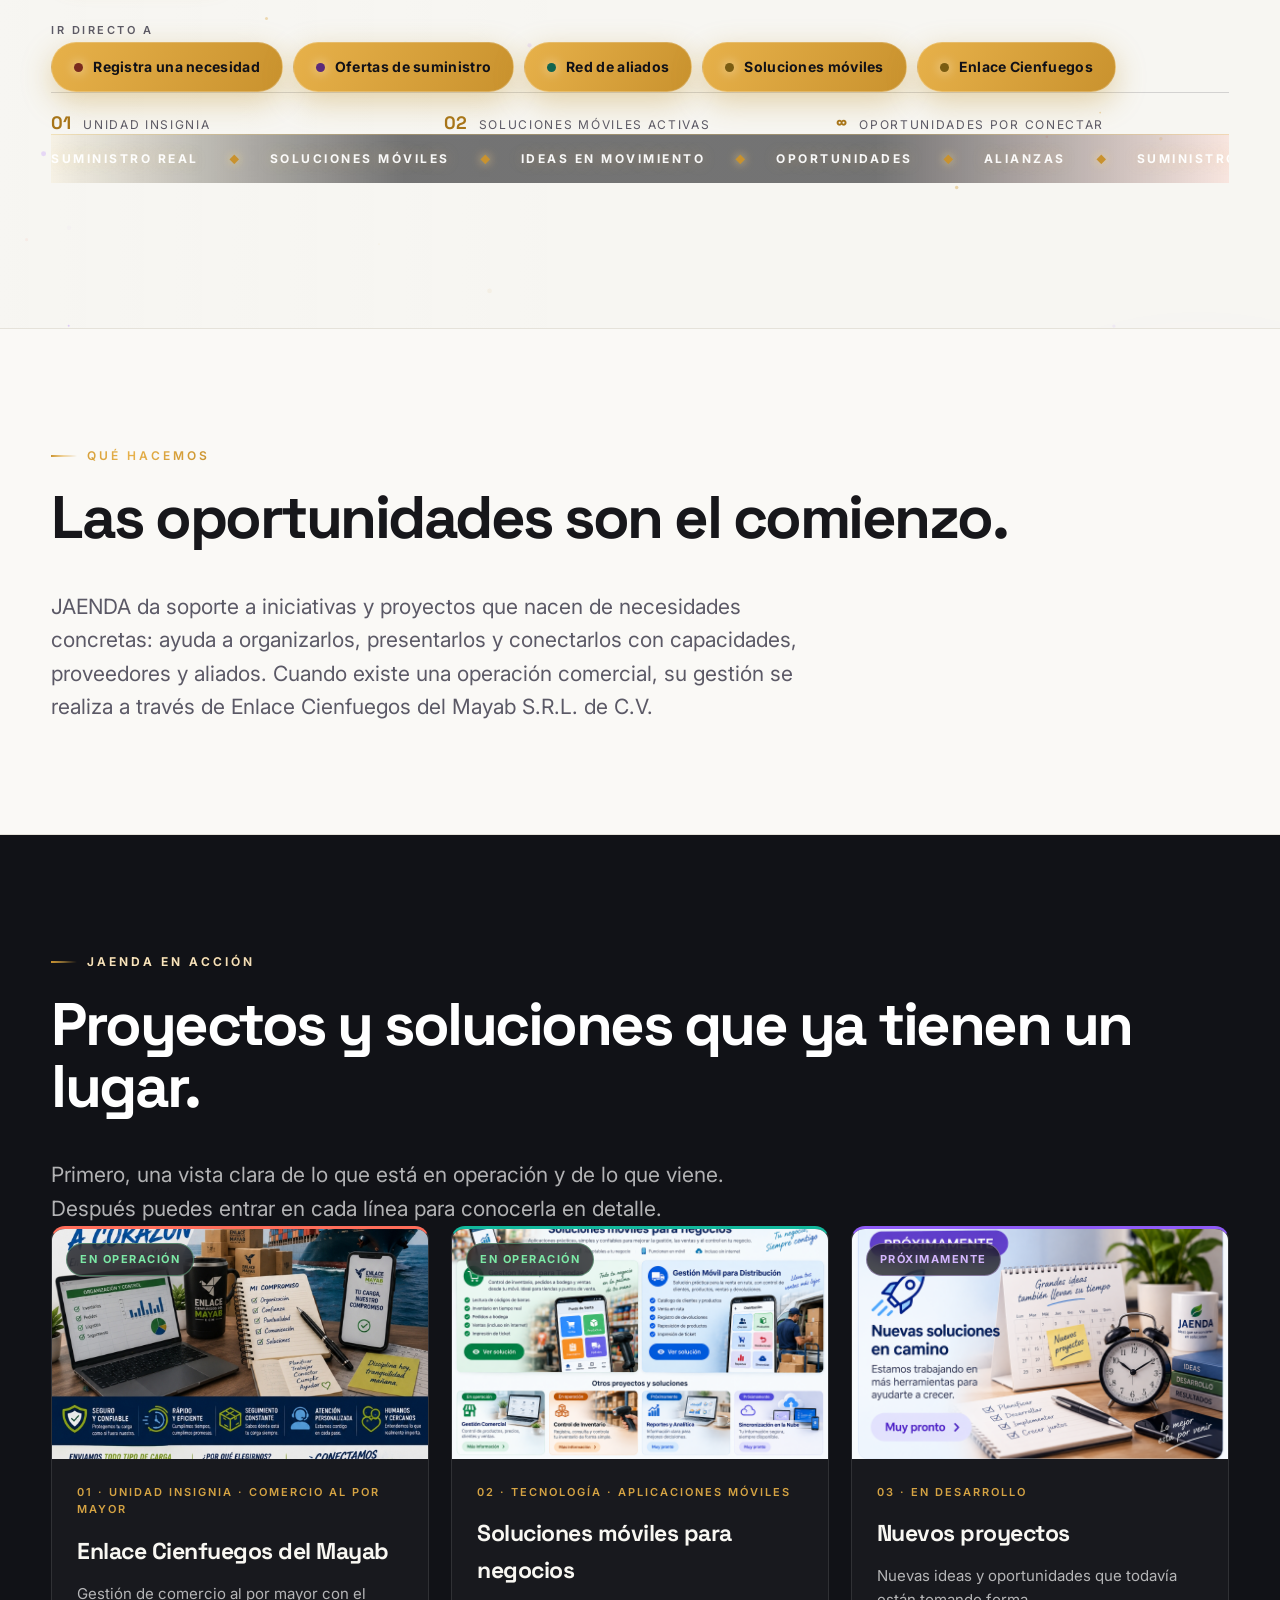
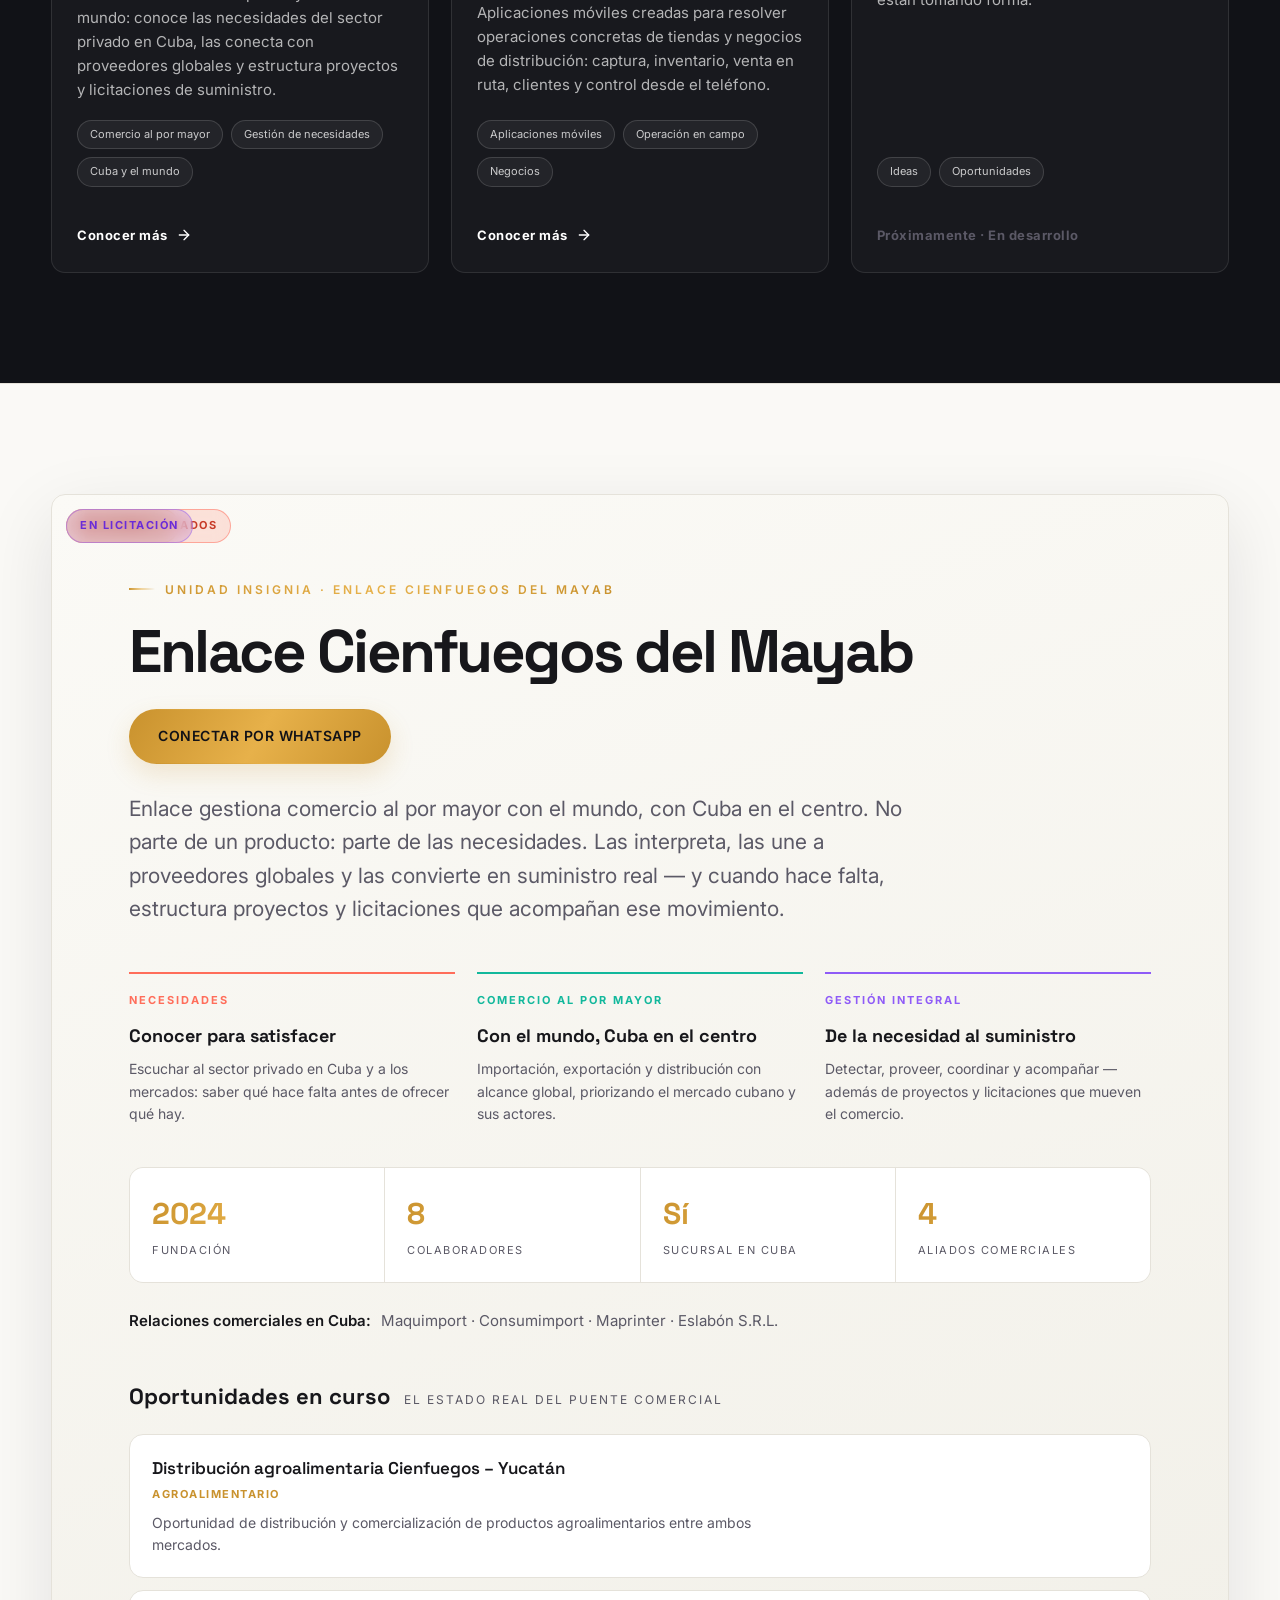
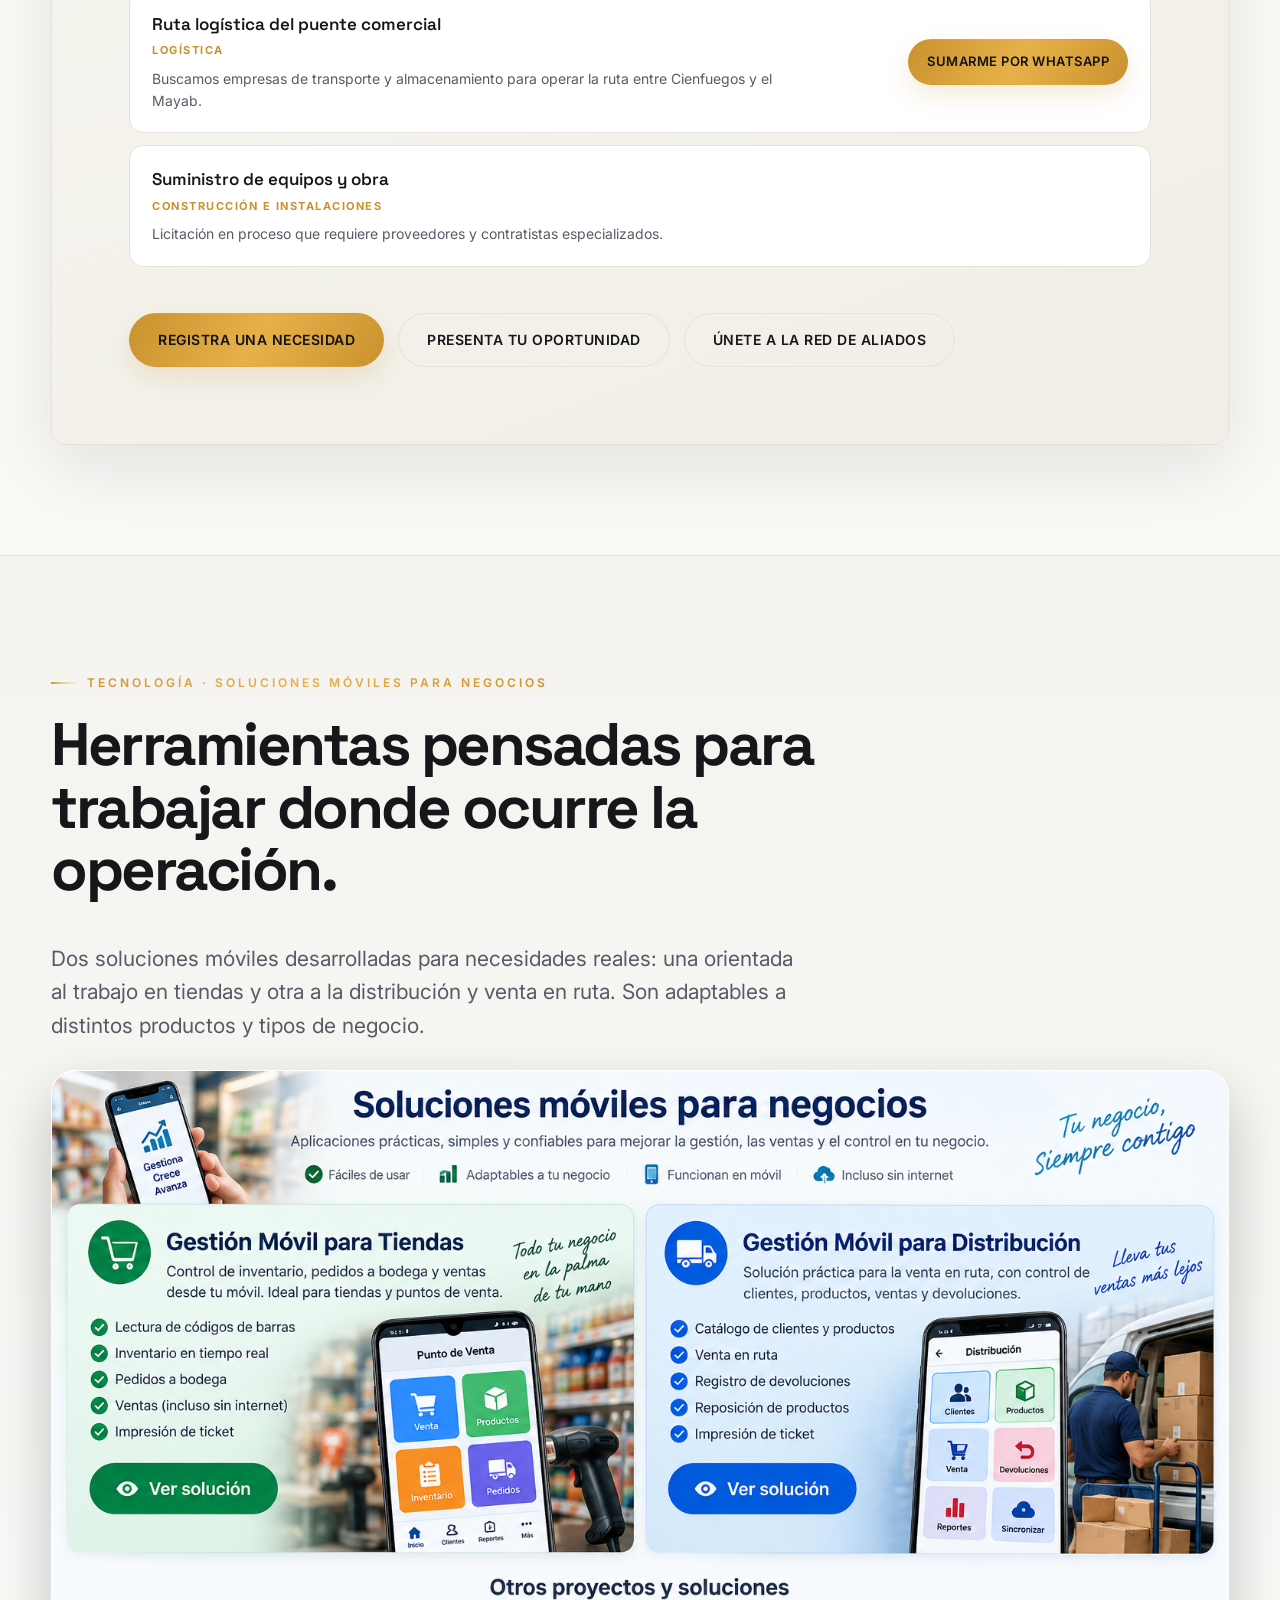
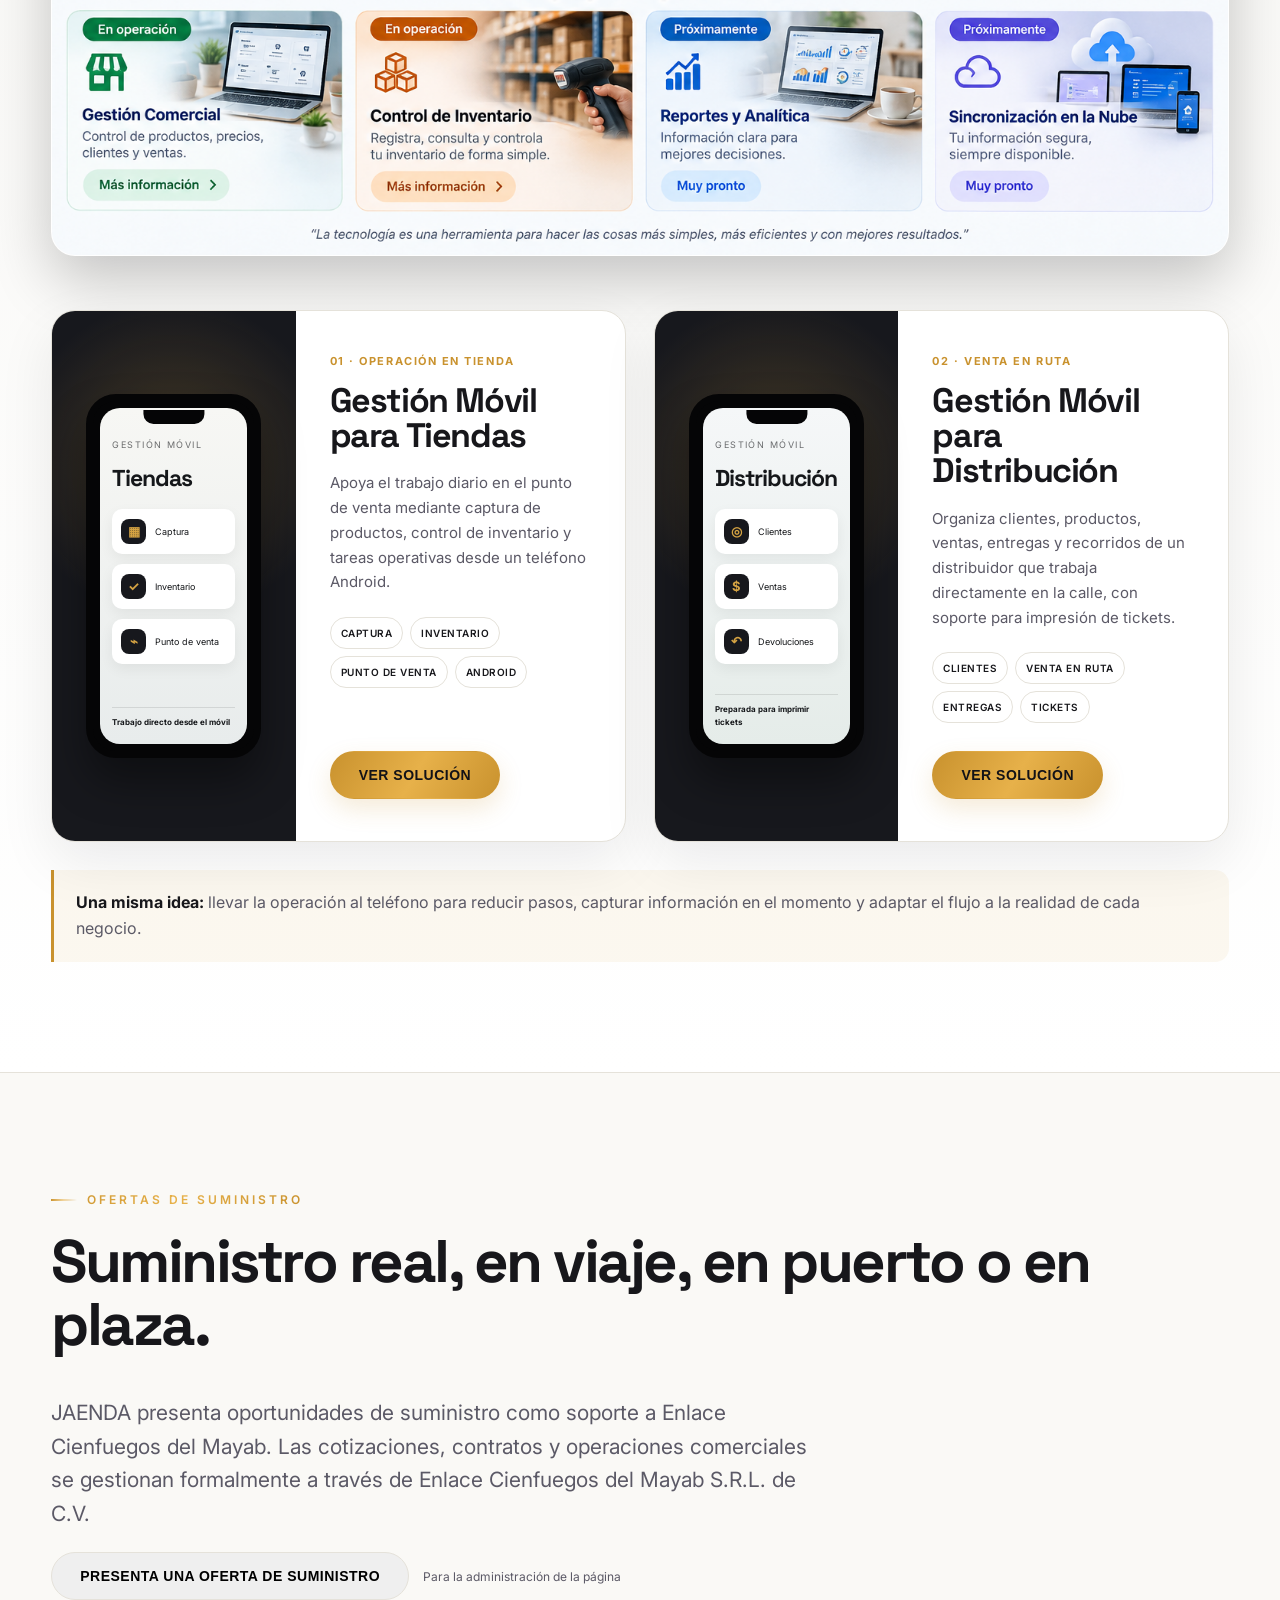
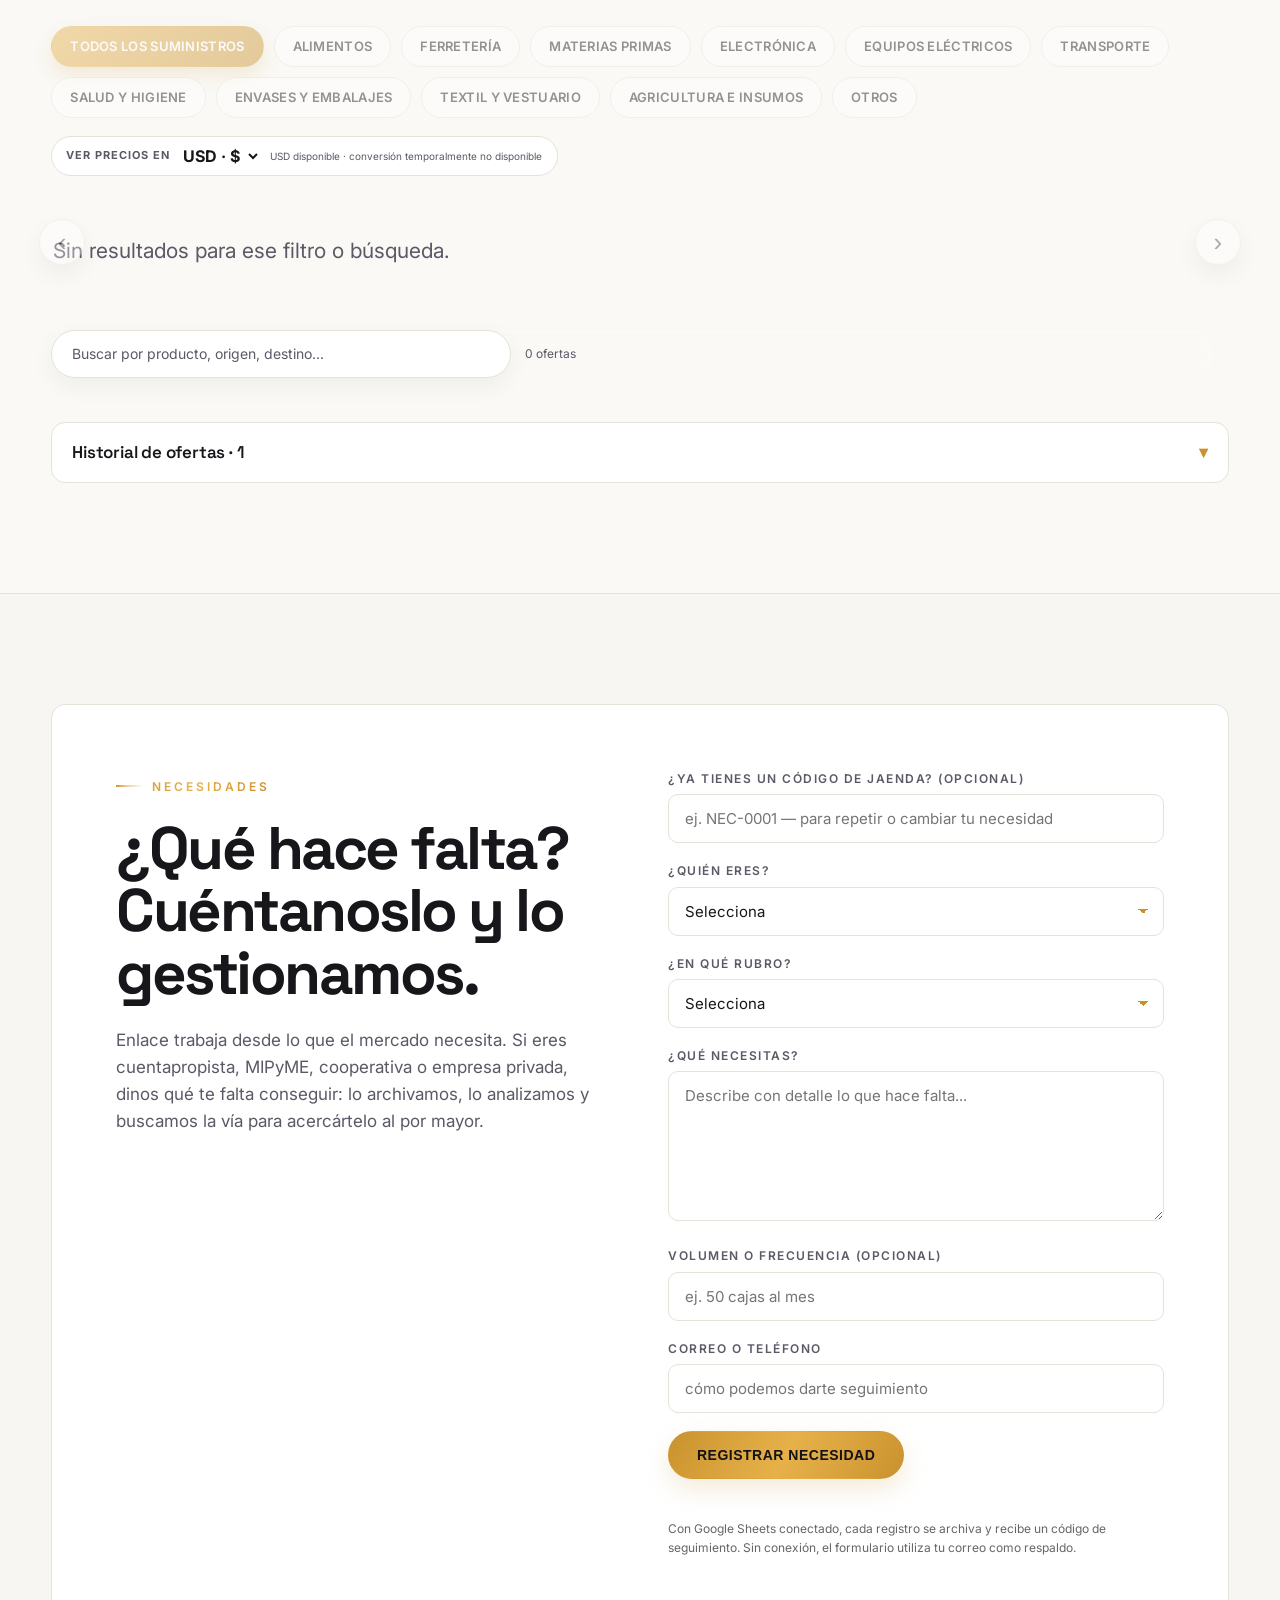
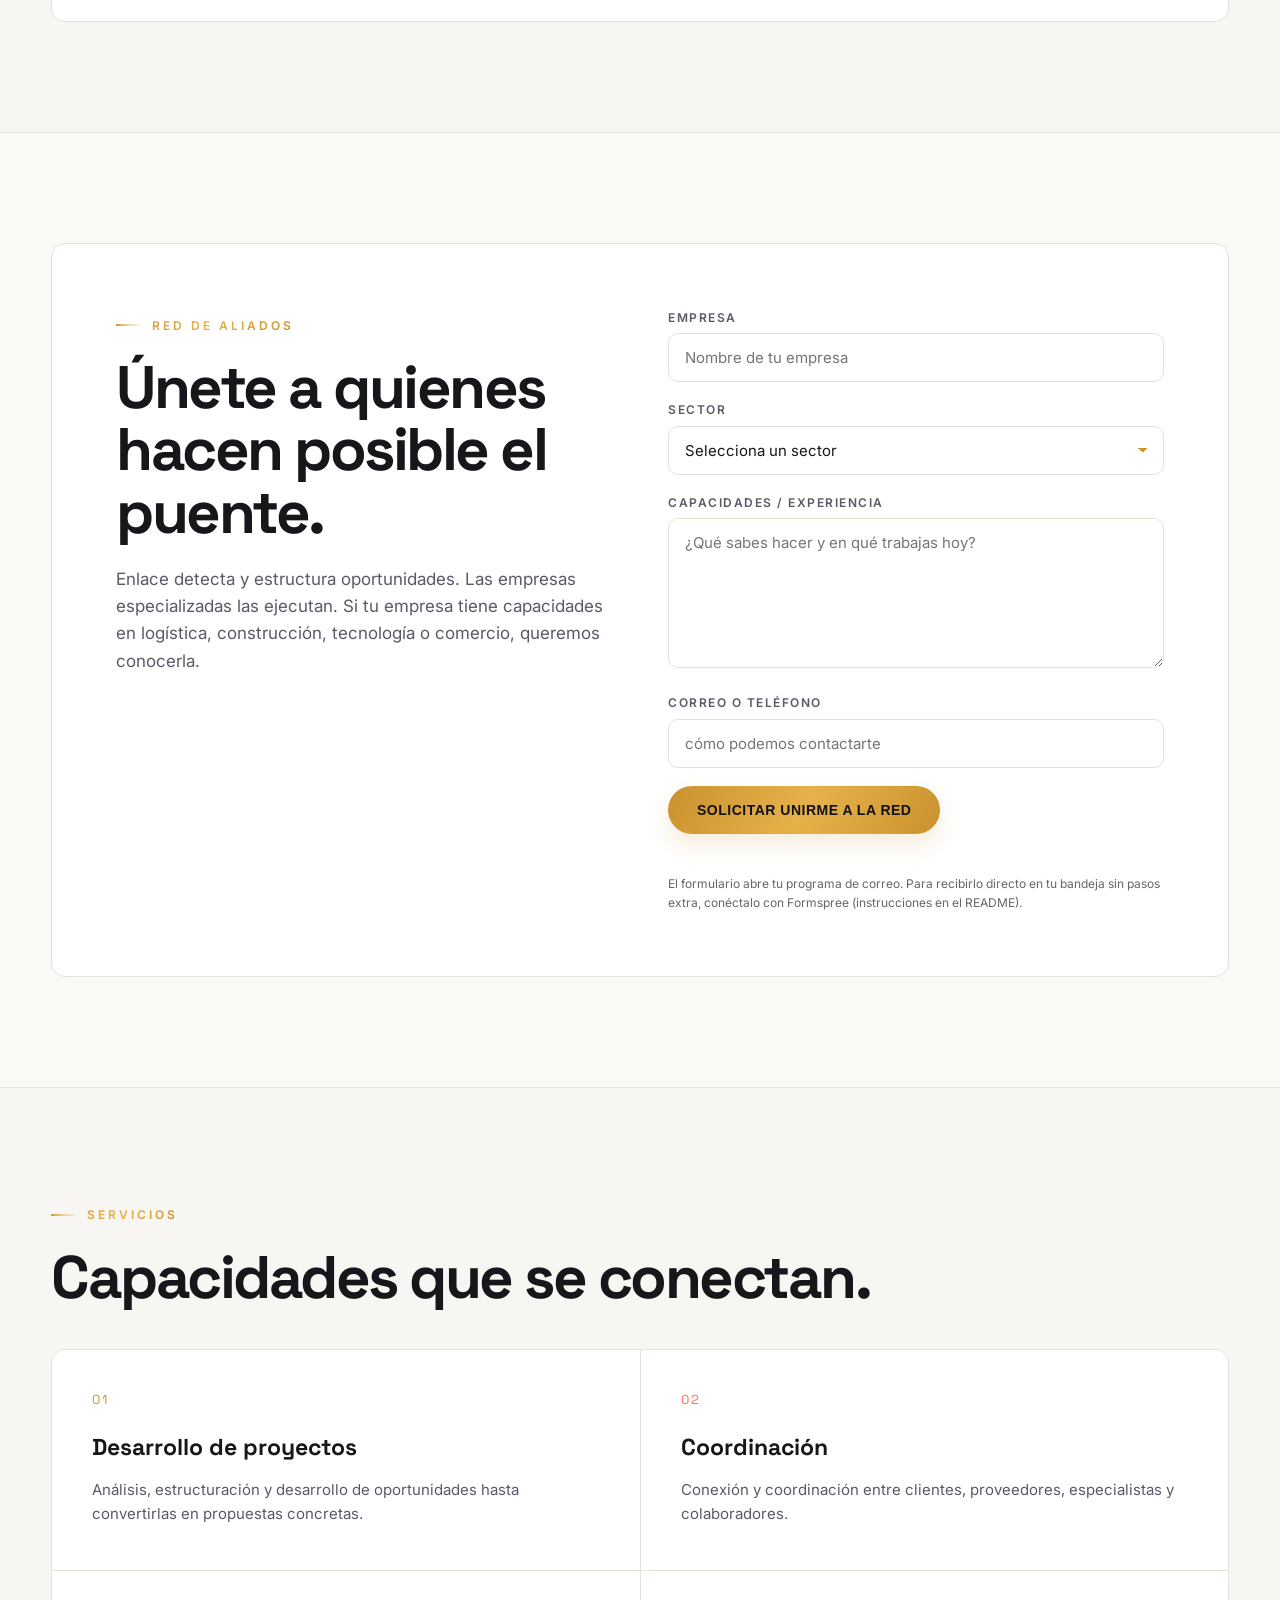
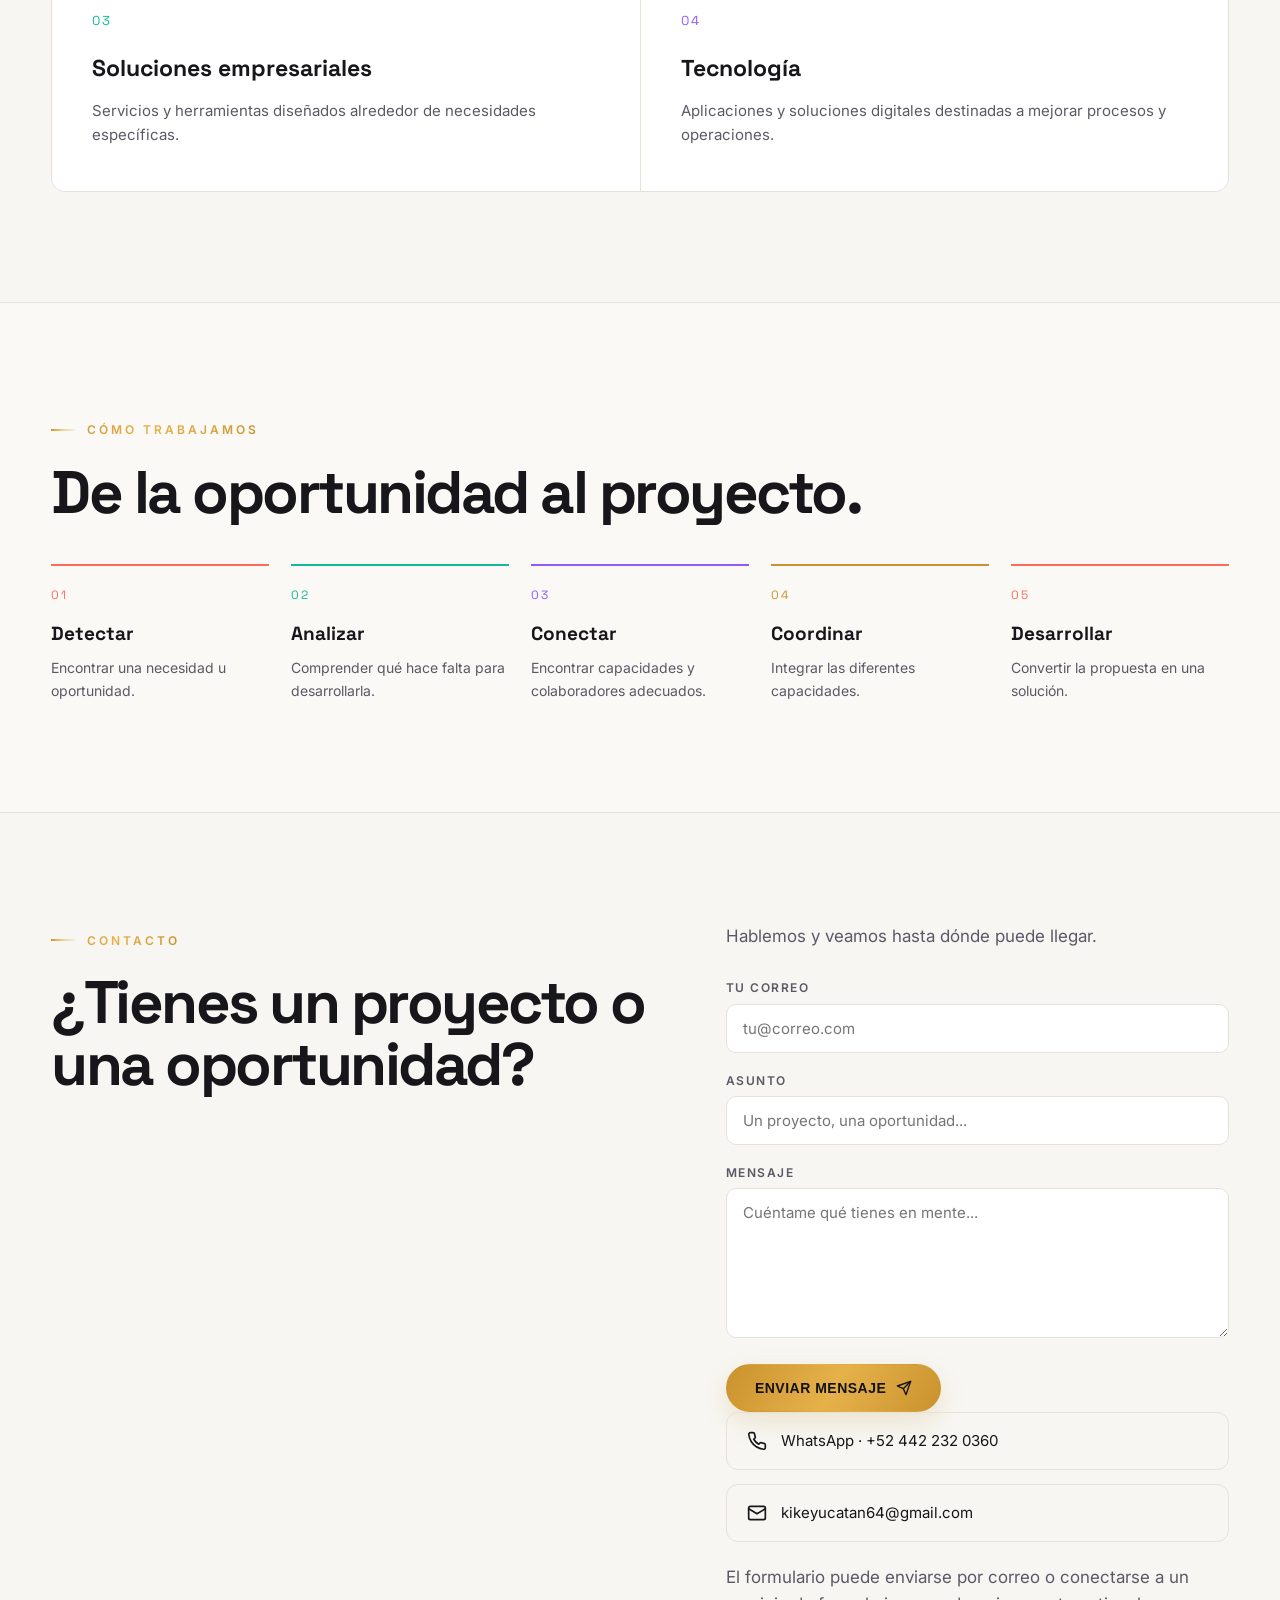
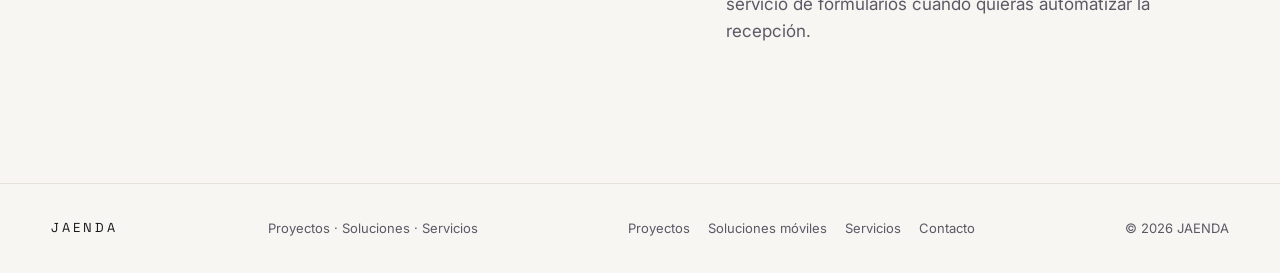
==== commit a6f350df: "v=76: labels de los cuadrantes del movil no se cortan - texto mas corto y wrap permitido en app-tile" ====
--- a/index.html
+++ b/index.html
@@ -32,7 +32,7 @@
   <link rel="preconnect" href="https://fonts.gstatic.com" crossorigin>
   <link href="https://fonts.googleapis.com/css2?family=Inter:wght@400;500;600&family=Space+Grotesk:wght@400;600;700&display=swap" rel="stylesheet">
 
-<link rel="stylesheet" href="style.css?v=75">
+<link rel="stylesheet" href="style.css?v=76">
     <link rel="icon" type="image/svg+xml" href="logo.svg">
 </head>
 
@@ -246,9 +246,9 @@
                 <div class="phone-screen tienda-screen">
                   <div class="app-bar">Gestión Móvil</div>
                   <div class="app-title">Tiendas</div>
-                  <div class="app-tile"><b>▦</b><span>Captura de productos</span></div>
+                  <div class="app-tile"><b>▦</b><span>Captura</span></div>
                   <div class="app-tile"><b>✓</b><span>Inventario</span></div>
-                  <div class="app-tile"><b>⌁</b><span>Operación en punto de venta</span></div>
+                  <div class="app-tile"><b>⌁</b><span>Punto de venta</span></div>
                   <div class="app-bottom">Trabajo directo desde el móvil</div>
                 </div>
               </div>
@@ -269,9 +269,9 @@
                 <div class="phone-screen ruta-screen">
                   <div class="app-bar">Gestión Móvil</div>
                   <div class="app-title">Distribución</div>
-                  <div class="app-tile"><b>◎</b><span>Clientes y ruta</span></div>
-                  <div class="app-tile"><b>$</b><span>Ventas y entregas</span></div>
-                  <div class="app-tile"><b>↶</b><span>Devoluciones configurables</span></div>
+                  <div class="app-tile"><b>◎</b><span>Clientes</span></div>
+                  <div class="app-tile"><b>$</b><span>Ventas</span></div>
+                  <div class="app-tile"><b>↶</b><span>Devoluciones</span></div>
                   <div class="app-bottom">Preparada para imprimir tickets</div>
                 </div>
               </div>
@@ -782,7 +782,7 @@
 
   <div id="fb-pill" class="fb-pill" style="display:none;"></div>
 
-  <script src="script.js?v=75" defer></script>
+  <script src="script.js?v=76" defer></script>
 </body>
 </html>
 
--- a/style.css
+++ b/style.css
@@ -2356,6 +2356,7 @@
   display:flex; align-items:center; gap:9px; padding:10px 9px; border-radius:10px;
   background:#fff; box-shadow:0 5px 14px rgba(0,0,0,.06); font-size:9px; line-height:1.25;
 }
+.app-tile span { flex:1; min-width:0; }
 .app-tile b { display:grid; place-items:center; min-width:25px; height:25px; border-radius:8px; background:#17181d; color:#d5a343; font-size:13px; }
 .app-bottom { margin-top:auto; padding-top:8px; border-top:1px solid rgba(0,0,0,.1); font-size:8px; font-weight:700; }
 .solucion-body { padding: 42px 34px; display:flex; flex-direction:column; align-items:flex-start; }
